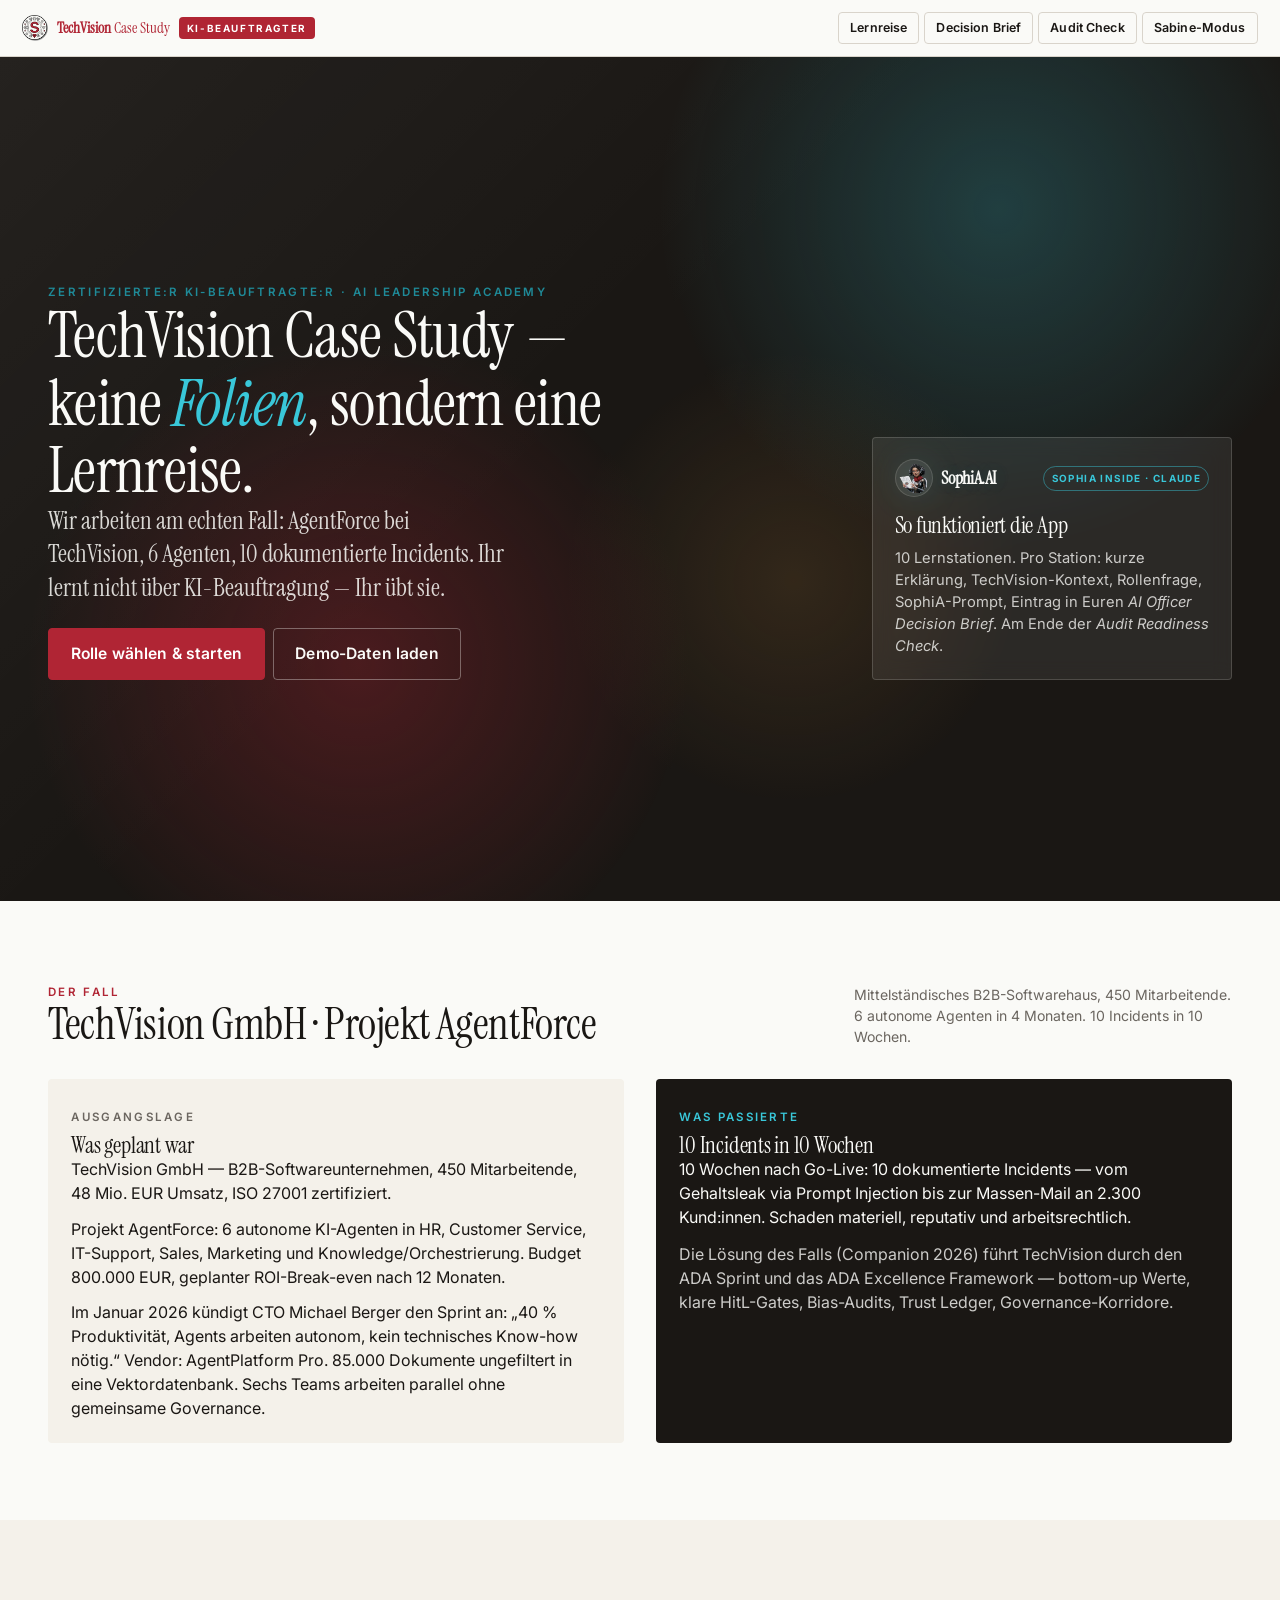
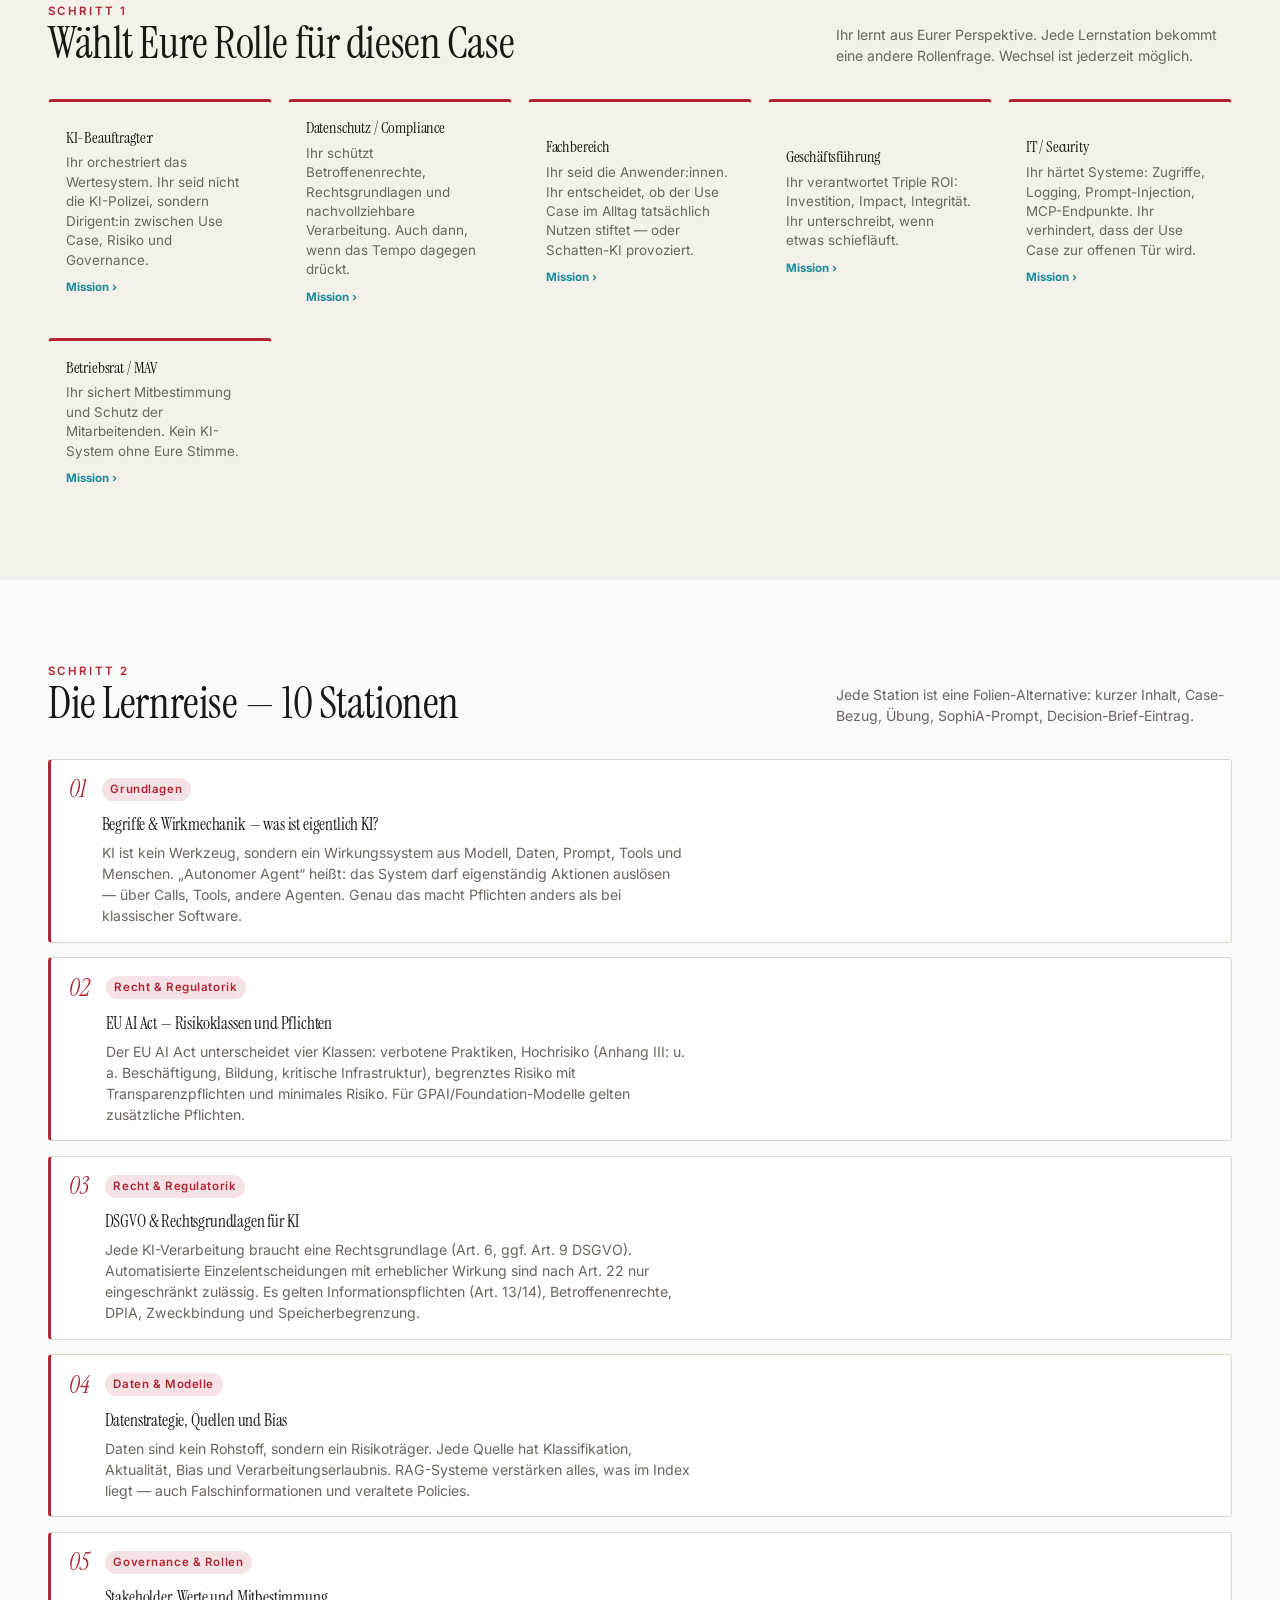
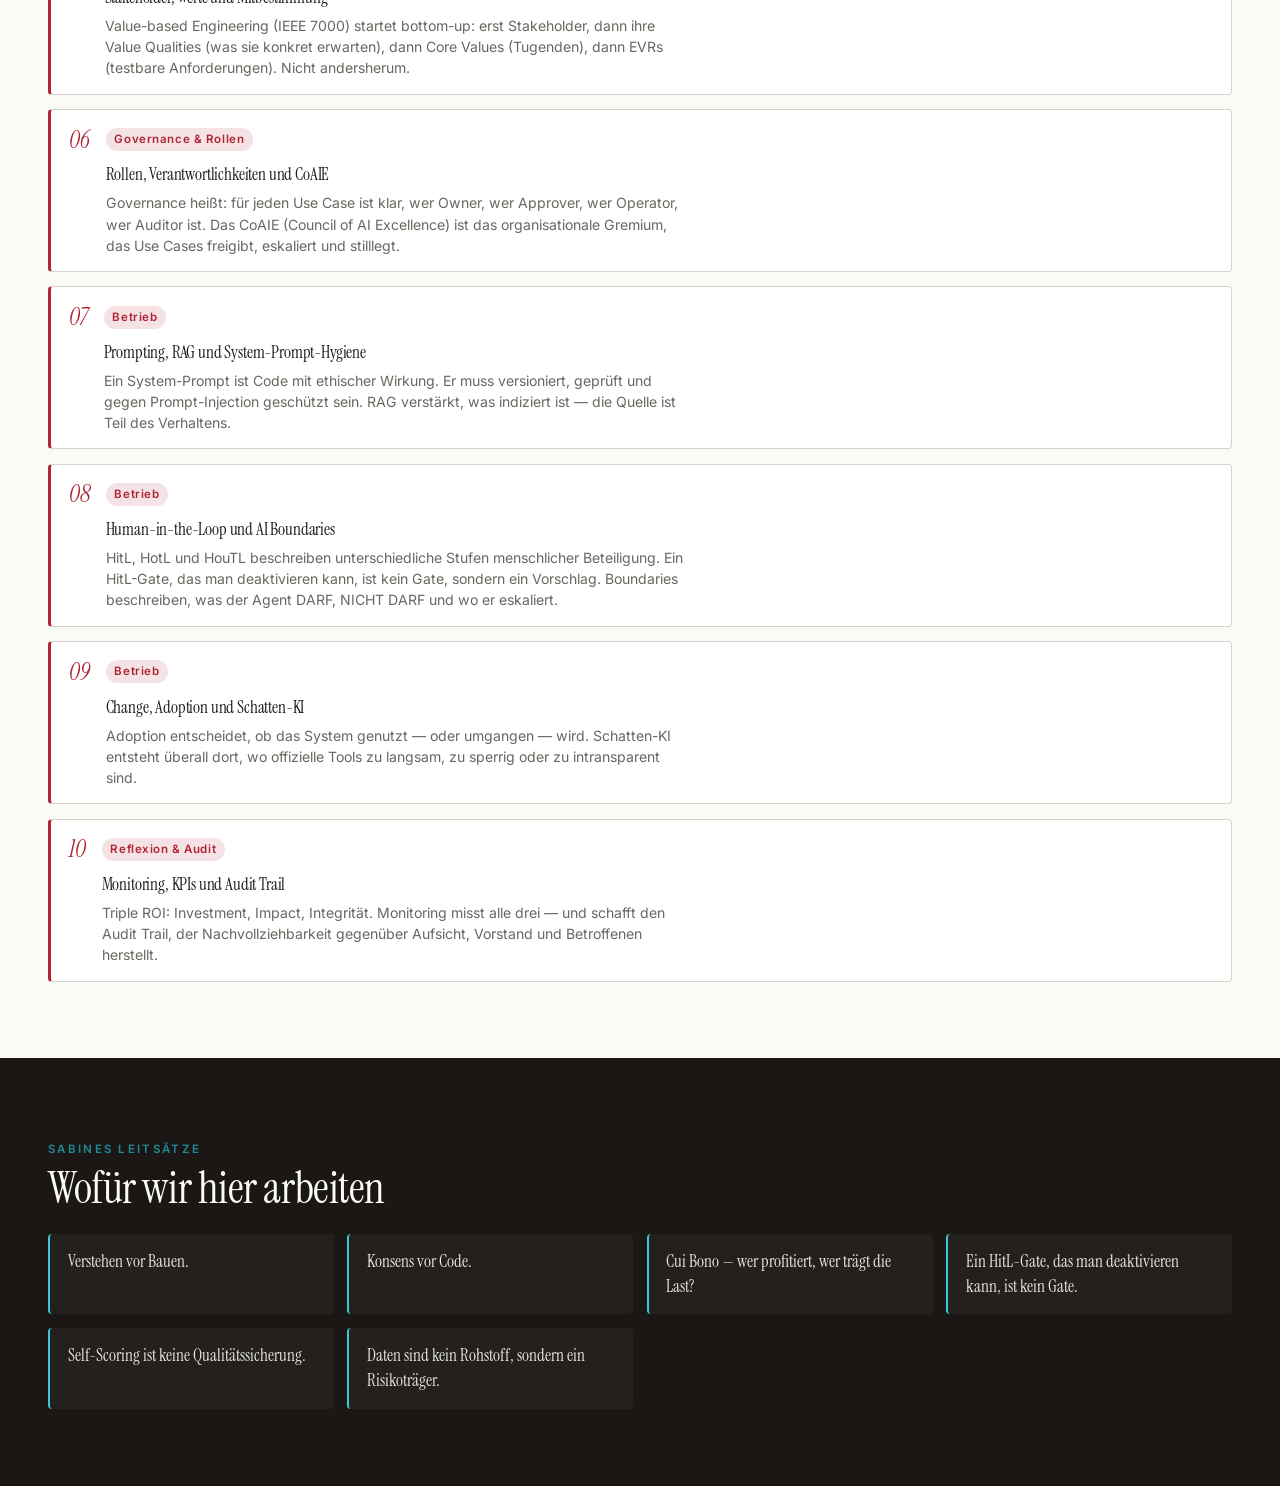
==== index.html @ b34bd9c4 "Publish TechVision case study app" ====
<!doctype html>
<html lang="de">
  <head>
    <meta charset="UTF-8" />
    <meta name="viewport" content="width=device-width, initial-scale=1.0" />
    <title>TechVision Case Study · Zertifizierte:r KI-Beauftragte:r</title>
    <meta name="description" content="Case Study App für das zertifizierte KI-Beauftragter Training. Keine Folien, sondern Case-Navigation: Rollenperspektive, Entscheidungen, Risiken, Decision Brief und Audit Readiness Check." />
    <link rel="icon" type="image/png" href="./assets/sosi-logo-square-q7Qhx3i_.png" />
    <link rel="preconnect" href="https://fonts.googleapis.com" />
    <link rel="preconnect" href="https://fonts.gstatic.com" crossorigin />
    <link
      href="https://fonts.googleapis.com/css2?family=Inter:wght@400;500;600;700&family=Instrument+Serif:ital@0;1&family=JetBrains+Mono:wght@400;500&display=swap"
      rel="stylesheet"
    />
    <script type="module" crossorigin src="./assets/index-C89_e5DI.js"></script>
    <link rel="stylesheet" crossorigin href="./assets/index-DcwB71kw.css">
  </head>
  <body>
    <div id="root"></div>
  </body>
</html>
---- assets/index-DcwB71kw.css ----
*,:before,:after{--tw-border-spacing-x: 0;--tw-border-spacing-y: 0;--tw-translate-x: 0;--tw-translate-y: 0;--tw-rotate: 0;--tw-skew-x: 0;--tw-skew-y: 0;--tw-scale-x: 1;--tw-scale-y: 1;--tw-pan-x: ;--tw-pan-y: ;--tw-pinch-zoom: ;--tw-scroll-snap-strictness: proximity;--tw-gradient-from-position: ;--tw-gradient-via-position: ;--tw-gradient-to-position: ;--tw-ordinal: ;--tw-slashed-zero: ;--tw-numeric-figure: ;--tw-numeric-spacing: ;--tw-numeric-fraction: ;--tw-ring-inset: ;--tw-ring-offset-width: 0px;--tw-ring-offset-color: #fff;--tw-ring-color: rgb(59 130 246 / .5);--tw-ring-offset-shadow: 0 0 #0000;--tw-ring-shadow: 0 0 #0000;--tw-shadow: 0 0 #0000;--tw-shadow-colored: 0 0 #0000;--tw-blur: ;--tw-brightness: ;--tw-contrast: ;--tw-grayscale: ;--tw-hue-rotate: ;--tw-invert: ;--tw-saturate: ;--tw-sepia: ;--tw-drop-shadow: ;--tw-backdrop-blur: ;--tw-backdrop-brightness: ;--tw-backdrop-contrast: ;--tw-backdrop-grayscale: ;--tw-backdrop-hue-rotate: ;--tw-backdrop-invert: ;--tw-backdrop-opacity: ;--tw-backdrop-saturate: ;--tw-backdrop-sepia: ;--tw-contain-size: ;--tw-contain-layout: ;--tw-contain-paint: ;--tw-contain-style: }::backdrop{--tw-border-spacing-x: 0;--tw-border-spacing-y: 0;--tw-translate-x: 0;--tw-translate-y: 0;--tw-rotate: 0;--tw-skew-x: 0;--tw-skew-y: 0;--tw-scale-x: 1;--tw-scale-y: 1;--tw-pan-x: ;--tw-pan-y: ;--tw-pinch-zoom: ;--tw-scroll-snap-strictness: proximity;--tw-gradient-from-position: ;--tw-gradient-via-position: ;--tw-gradient-to-position: ;--tw-ordinal: ;--tw-slashed-zero: ;--tw-numeric-figure: ;--tw-numeric-spacing: ;--tw-numeric-fraction: ;--tw-ring-inset: ;--tw-ring-offset-width: 0px;--tw-ring-offset-color: #fff;--tw-ring-color: rgb(59 130 246 / .5);--tw-ring-offset-shadow: 0 0 #0000;--tw-ring-shadow: 0 0 #0000;--tw-shadow: 0 0 #0000;--tw-shadow-colored: 0 0 #0000;--tw-blur: ;--tw-brightness: ;--tw-contrast: ;--tw-grayscale: ;--tw-hue-rotate: ;--tw-invert: ;--tw-saturate: ;--tw-sepia: ;--tw-drop-shadow: ;--tw-backdrop-blur: ;--tw-backdrop-brightness: ;--tw-backdrop-contrast: ;--tw-backdrop-grayscale: ;--tw-backdrop-hue-rotate: ;--tw-backdrop-invert: ;--tw-backdrop-opacity: ;--tw-backdrop-saturate: ;--tw-backdrop-sepia: ;--tw-contain-size: ;--tw-contain-layout: ;--tw-contain-paint: ;--tw-contain-style: }*,:before,:after{box-sizing:border-box;border-width:0;border-style:solid;border-color:#e5e7eb}:before,:after{--tw-content: ""}html,:host{line-height:1.5;-webkit-text-size-adjust:100%;-moz-tab-size:4;-o-tab-size:4;tab-size:4;font-family:var(--font-sans);font-feature-settings:normal;font-variation-settings:normal;-webkit-tap-highlight-color:transparent}body{margin:0;line-height:inherit}hr{height:0;color:inherit;border-top-width:1px}abbr:where([title]){-webkit-text-decoration:underline dotted;text-decoration:underline dotted}h1,h2,h3,h4,h5,h6{font-size:inherit;font-weight:inherit}a{color:inherit;text-decoration:inherit}b,strong{font-weight:bolder}code,kbd,samp,pre{font-family:var(--font-mono);font-feature-settings:normal;font-variation-settings:normal;font-size:1em}small{font-size:80%}sub,sup{font-size:75%;line-height:0;position:relative;vertical-align:baseline}sub{bottom:-.25em}sup{top:-.5em}table{text-indent:0;border-color:inherit;border-collapse:collapse}button,input,optgroup,select,textarea{font-family:inherit;font-feature-settings:inherit;font-variation-settings:inherit;font-size:100%;font-weight:inherit;line-height:inherit;letter-spacing:inherit;color:inherit;margin:0;padding:0}button,select{text-transform:none}button,input:where([type=button]),input:where([type=reset]),input:where([type=submit]){-webkit-appearance:button;background-color:transparent;background-image:none}:-moz-focusring{outline:auto}:-moz-ui-invalid{box-shadow:none}progress{vertical-align:baseline}::-webkit-inner-spin-button,::-webkit-outer-spin-button{height:auto}[type=search]{-webkit-appearance:textfield;outline-offset:-2px}::-webkit-search-decoration{-webkit-appearance:none}::-webkit-file-upload-button{-webkit-appearance:button;font:inherit}summary{display:list-item}blockquote,dl,dd,h1,h2,h3,h4,h5,h6,hr,figure,p,pre{margin:0}fieldset{margin:0;padding:0}legend{padding:0}ol,ul,menu{list-style:none;margin:0;padding:0}dialog{padding:0}textarea{resize:vertical}input::-moz-placeholder,textarea::-moz-placeholder{opacity:1;color:#9ca3af}input::placeholder,textarea::placeholder{opacity:1;color:#9ca3af}button,[role=button]{cursor:pointer}:disabled{cursor:default}img,svg,video,canvas,audio,iframe,embed,object{display:block;vertical-align:middle}img,video{max-width:100%;height:auto}[hidden]:where(:not([hidden=until-found])){display:none}.container{width:100%}@media(min-width:640px){.container{max-width:640px}}@media(min-width:768px){.container{max-width:768px}}@media(min-width:1024px){.container{max-width:1024px}}@media(min-width:1280px){.container{max-width:1280px}}@media(min-width:1536px){.container{max-width:1536px}}.sr-only{position:absolute;width:1px;height:1px;padding:0;margin:-1px;overflow:hidden;clip:rect(0,0,0,0);white-space:nowrap;border-width:0}.pointer-events-none{pointer-events:none}.pointer-events-auto{pointer-events:auto}.visible{visibility:visible}.invisible{visibility:hidden}.fixed{position:fixed}.absolute{position:absolute}.relative{position:relative}.inset-0{inset:0}.inset-x-0{left:0;right:0}.inset-y-0{top:0;bottom:0}.-bottom-12{bottom:-3rem}.-left-12{left:-3rem}.-right-12{right:-3rem}.-top-12{top:-3rem}.bottom-0{bottom:0}.left-0{left:0}.left-1{left:.25rem}.left-1\/2{left:50%}.left-2{left:.5rem}.left-\[50\%\]{left:50%}.right-0{right:0}.right-1{right:.25rem}.right-2{right:.5rem}.right-3{right:.75rem}.right-4{right:1rem}.top-0{top:0}.top-1\.5{top:.375rem}.top-1\/2{top:50%}.top-2{top:.5rem}.top-3\.5{top:.875rem}.top-4{top:1rem}.top-\[1px\]{top:1px}.top-\[50\%\]{top:50%}.top-\[60\%\]{top:60%}.top-full{top:100%}.z-10{z-index:10}.z-20{z-index:20}.z-50{z-index:50}.z-\[100\]{z-index:100}.z-\[1\]{z-index:1}.-mx-1{margin-left:-.25rem;margin-right:-.25rem}.mx-2{margin-left:.5rem;margin-right:.5rem}.mx-3\.5{margin-left:.875rem;margin-right:.875rem}.mx-4{margin-left:1rem;margin-right:1rem}.mx-auto{margin-left:auto;margin-right:auto}.my-0\.5{margin-top:.125rem;margin-bottom:.125rem}.my-1{margin-top:.25rem;margin-bottom:.25rem}.-ml-4{margin-left:-1rem}.-mt-4{margin-top:-1rem}.mb-1{margin-bottom:.25rem}.mb-4{margin-bottom:1rem}.ml-1{margin-left:.25rem}.ml-auto{margin-left:auto}.mr-2{margin-right:.5rem}.mt-1\.5{margin-top:.375rem}.mt-2{margin-top:.5rem}.mt-24{margin-top:6rem}.mt-4{margin-top:1rem}.mt-auto{margin-top:auto}.block{display:block}.flex{display:flex}.inline-flex{display:inline-flex}.table{display:table}.grid{display:grid}.hidden{display:none}.aspect-square{aspect-ratio:1 / 1}.aspect-video{aspect-ratio:16 / 9}.size-4{width:1rem;height:1rem}.h-1\.5{height:.375rem}.h-10{height:2.5rem}.h-11{height:2.75rem}.h-12{height:3rem}.h-2{height:.5rem}.h-2\.5{height:.625rem}.h-3{height:.75rem}.h-3\.5{height:.875rem}.h-4{height:1rem}.h-5{height:1.25rem}.h-6{height:1.5rem}.h-7{height:1.75rem}.h-8{height:2rem}.h-9{height:2.25rem}.h-\[1px\]{height:1px}.h-\[var\(--radix-navigation-menu-viewport-height\)\]{height:var(--radix-navigation-menu-viewport-height)}.h-\[var\(--radix-select-trigger-height\)\]{height:var(--radix-select-trigger-height)}.h-auto{height:auto}.h-full{height:100%}.h-px{height:1px}.h-svh{height:100svh}.max-h-\[--radix-context-menu-content-available-height\]{max-height:var(--radix-context-menu-content-available-height)}.max-h-\[--radix-select-content-available-height\]{max-height:var(--radix-select-content-available-height)}.max-h-\[300px\]{max-height:300px}.max-h-\[var\(--radix-dropdown-menu-content-available-height\)\]{max-height:var(--radix-dropdown-menu-content-available-height)}.max-h-screen{max-height:100vh}.min-h-0{min-height:0px}.min-h-10{min-height:2.5rem}.min-h-8{min-height:2rem}.min-h-9{min-height:2.25rem}.min-h-\[80px\]{min-height:80px}.min-h-screen{min-height:100vh}.min-h-svh{min-height:100svh}.w-0{width:0px}.w-1{width:.25rem}.w-10{width:2.5rem}.w-11{width:2.75rem}.w-2{width:.5rem}.w-2\.5{width:.625rem}.w-3{width:.75rem}.w-3\.5{width:.875rem}.w-3\/4{width:75%}.w-4{width:1rem}.w-5{width:1.25rem}.w-64{width:16rem}.w-7{width:1.75rem}.w-72{width:18rem}.w-8{width:2rem}.w-9{width:2.25rem}.w-\[100px\]{width:100px}.w-\[1px\]{width:1px}.w-\[var\(--sidebar-width\)\]{width:var(--sidebar-width)}.w-auto{width:auto}.w-full{width:100%}.w-max{width:-moz-max-content;width:max-content}.w-px{width:1px}.min-w-0{min-width:0px}.min-w-10{min-width:2.5rem}.min-w-11{min-width:2.75rem}.min-w-5{min-width:1.25rem}.min-w-9{min-width:2.25rem}.min-w-\[12rem\]{min-width:12rem}.min-w-\[8rem\]{min-width:8rem}.min-w-\[var\(--radix-select-trigger-width\)\]{min-width:var(--radix-select-trigger-width)}.max-w-\[var\(--skeleton-width\)\]{max-width:var(--skeleton-width)}.max-w-lg{max-width:32rem}.max-w-max{max-width:-moz-max-content;max-width:max-content}.max-w-md{max-width:28rem}.flex-1{flex:1 1 0%}.shrink-0{flex-shrink:0}.grow{flex-grow:1}.grow-0{flex-grow:0}.basis-full{flex-basis:100%}.caption-bottom{caption-side:bottom}.border-collapse{border-collapse:collapse}.origin-\[--radix-context-menu-content-transform-origin\]{transform-origin:var(--radix-context-menu-content-transform-origin)}.origin-\[--radix-dropdown-menu-content-transform-origin\]{transform-origin:var(--radix-dropdown-menu-content-transform-origin)}.origin-\[--radix-hover-card-content-transform-origin\]{transform-origin:var(--radix-hover-card-content-transform-origin)}.origin-\[--radix-menubar-content-transform-origin\]{transform-origin:var(--radix-menubar-content-transform-origin)}.origin-\[--radix-popover-content-transform-origin\]{transform-origin:var(--radix-popover-content-transform-origin)}.origin-\[--radix-select-content-transform-origin\]{transform-origin:var(--radix-select-content-transform-origin)}.origin-\[--radix-tooltip-content-transform-origin\]{transform-origin:var(--radix-tooltip-content-transform-origin)}.-translate-x-1\/2{--tw-translate-x: -50%;transform:translate(var(--tw-translate-x),var(--tw-translate-y)) rotate(var(--tw-rotate)) skew(var(--tw-skew-x)) skewY(var(--tw-skew-y)) scaleX(var(--tw-scale-x)) scaleY(var(--tw-scale-y))}.-translate-x-px{--tw-translate-x: -1px;transform:translate(var(--tw-translate-x),var(--tw-translate-y)) rotate(var(--tw-rotate)) skew(var(--tw-skew-x)) skewY(var(--tw-skew-y)) scaleX(var(--tw-scale-x)) scaleY(var(--tw-scale-y))}.-translate-y-1\/2{--tw-translate-y: -50%;transform:translate(var(--tw-translate-x),var(--tw-translate-y)) rotate(var(--tw-rotate)) skew(var(--tw-skew-x)) skewY(var(--tw-skew-y)) scaleX(var(--tw-scale-x)) scaleY(var(--tw-scale-y))}.translate-x-\[-50\%\]{--tw-translate-x: -50%;transform:translate(var(--tw-translate-x),var(--tw-translate-y)) rotate(var(--tw-rotate)) skew(var(--tw-skew-x)) skewY(var(--tw-skew-y)) scaleX(var(--tw-scale-x)) scaleY(var(--tw-scale-y))}.translate-x-px{--tw-translate-x: 1px;transform:translate(var(--tw-translate-x),var(--tw-translate-y)) rotate(var(--tw-rotate)) skew(var(--tw-skew-x)) skewY(var(--tw-skew-y)) scaleX(var(--tw-scale-x)) scaleY(var(--tw-scale-y))}.translate-y-\[-50\%\]{--tw-translate-y: -50%;transform:translate(var(--tw-translate-x),var(--tw-translate-y)) rotate(var(--tw-rotate)) skew(var(--tw-skew-x)) skewY(var(--tw-skew-y)) scaleX(var(--tw-scale-x)) scaleY(var(--tw-scale-y))}.rotate-45{--tw-rotate: 45deg;transform:translate(var(--tw-translate-x),var(--tw-translate-y)) rotate(var(--tw-rotate)) skew(var(--tw-skew-x)) skewY(var(--tw-skew-y)) scaleX(var(--tw-scale-x)) scaleY(var(--tw-scale-y))}.rotate-90{--tw-rotate: 90deg;transform:translate(var(--tw-translate-x),var(--tw-translate-y)) rotate(var(--tw-rotate)) skew(var(--tw-skew-x)) skewY(var(--tw-skew-y)) scaleX(var(--tw-scale-x)) scaleY(var(--tw-scale-y))}.transform{transform:translate(var(--tw-translate-x),var(--tw-translate-y)) rotate(var(--tw-rotate)) skew(var(--tw-skew-x)) skewY(var(--tw-skew-y)) scaleX(var(--tw-scale-x)) scaleY(var(--tw-scale-y))}@keyframes pulse{50%{opacity:.5}}.animate-pulse{animation:pulse 2s cubic-bezier(.4,0,.6,1) infinite}.cursor-default{cursor:default}.cursor-pointer{cursor:pointer}.touch-none{touch-action:none}.select-none{-webkit-user-select:none;-moz-user-select:none;user-select:none}.list-none{list-style-type:none}.flex-row{flex-direction:row}.flex-col{flex-direction:column}.flex-col-reverse{flex-direction:column-reverse}.flex-wrap{flex-wrap:wrap}.items-start{align-items:flex-start}.items-end{align-items:flex-end}.items-center{align-items:center}.items-stretch{align-items:stretch}.justify-center{justify-content:center}.justify-between{justify-content:space-between}.gap-1{gap:.25rem}.gap-1\.5{gap:.375rem}.gap-2{gap:.5rem}.gap-4{gap:1rem}.space-x-1>:not([hidden])~:not([hidden]){--tw-space-x-reverse: 0;margin-right:calc(.25rem * var(--tw-space-x-reverse));margin-left:calc(.25rem * calc(1 - var(--tw-space-x-reverse)))}.space-x-4>:not([hidden])~:not([hidden]){--tw-space-x-reverse: 0;margin-right:calc(1rem * var(--tw-space-x-reverse));margin-left:calc(1rem * calc(1 - var(--tw-space-x-reverse)))}.space-y-1>:not([hidden])~:not([hidden]){--tw-space-y-reverse: 0;margin-top:calc(.25rem * calc(1 - var(--tw-space-y-reverse)));margin-bottom:calc(.25rem * var(--tw-space-y-reverse))}.space-y-1\.5>:not([hidden])~:not([hidden]){--tw-space-y-reverse: 0;margin-top:calc(.375rem * calc(1 - var(--tw-space-y-reverse)));margin-bottom:calc(.375rem * var(--tw-space-y-reverse))}.space-y-2>:not([hidden])~:not([hidden]){--tw-space-y-reverse: 0;margin-top:calc(.5rem * calc(1 - var(--tw-space-y-reverse)));margin-bottom:calc(.5rem * var(--tw-space-y-reverse))}.space-y-4>:not([hidden])~:not([hidden]){--tw-space-y-reverse: 0;margin-top:calc(1rem * calc(1 - var(--tw-space-y-reverse)));margin-bottom:calc(1rem * var(--tw-space-y-reverse))}.overflow-auto{overflow:auto}.overflow-hidden{overflow:hidden}.overflow-y-auto{overflow-y:auto}.overflow-x-hidden{overflow-x:hidden}.whitespace-nowrap{white-space:nowrap}.break-words{overflow-wrap:break-word}.rounded-\[2px\]{border-radius:2px}.rounded-\[inherit\]{border-radius:inherit}.rounded-full{border-radius:9999px}.rounded-lg{border-radius:.5625rem}.rounded-md{border-radius:.375rem}.rounded-sm{border-radius:.1875rem}.rounded-xl{border-radius:.75rem}.rounded-t-\[10px\]{border-top-left-radius:10px;border-top-right-radius:10px}.rounded-tl-sm{border-top-left-radius:.1875rem}.border{border-width:1px}.border-2{border-width:2px}.border-\[1\.5px\]{border-width:1.5px}.border-y{border-top-width:1px;border-bottom-width:1px}.border-b{border-bottom-width:1px}.border-l{border-left-width:1px}.border-r{border-right-width:1px}.border-t{border-top-width:1px}.border-dashed{border-style:dashed}.border-\[--color-border\]{border-color:var(--color-border)}.border-border\/50{border-color:hsl(var(--border) / .5)}.border-card-border{--tw-border-opacity: 1;border-color:hsl(var(--card-border) / var(--tw-border-opacity, 1))}.border-destructive{--tw-border-opacity: 1;border-color:hsl(var(--destructive) / var(--tw-border-opacity, 1))}.border-destructive-border{border-color:var(--destructive-border)}.border-destructive\/50{border-color:hsl(var(--destructive) / .5)}.border-input{--tw-border-opacity: 1;border-color:hsl(var(--input) / var(--tw-border-opacity, 1))}.border-primary{--tw-border-opacity: 1;border-color:hsl(var(--primary) / var(--tw-border-opacity, 1))}.border-primary-border{border-color:var(--primary-border)}.border-secondary-border{border-color:var(--secondary-border)}.border-sidebar-border{--tw-border-opacity: 1;border-color:hsl(var(--sidebar-border) / var(--tw-border-opacity, 1))}.border-transparent{border-color:transparent}.border-l-transparent{border-left-color:transparent}.border-t-transparent{border-top-color:transparent}.bg-\[--color-bg\]{background-color:var(--color-bg)}.bg-accent{--tw-bg-opacity: 1;background-color:hsl(var(--accent) / var(--tw-bg-opacity, 1))}.bg-background{--tw-bg-opacity: 1;background-color:hsl(var(--background) / var(--tw-bg-opacity, 1))}.bg-black\/80{background-color:#000c}.bg-border{--tw-bg-opacity: 1;background-color:hsl(var(--border) / var(--tw-bg-opacity, 1))}.bg-card{--tw-bg-opacity: 1;background-color:hsl(var(--card) / var(--tw-bg-opacity, 1))}.bg-destructive{--tw-bg-opacity: 1;background-color:hsl(var(--destructive) / var(--tw-bg-opacity, 1))}.bg-foreground{--tw-bg-opacity: 1;background-color:hsl(var(--foreground) / var(--tw-bg-opacity, 1))}.bg-gray-50{--tw-bg-opacity: 1;background-color:rgb(249 250 251 / var(--tw-bg-opacity, 1))}.bg-muted{--tw-bg-opacity: 1;background-color:hsl(var(--muted) / var(--tw-bg-opacity, 1))}.bg-muted\/50{background-color:hsl(var(--muted) / .5)}.bg-popover{--tw-bg-opacity: 1;background-color:hsl(var(--popover) / var(--tw-bg-opacity, 1))}.bg-primary{--tw-bg-opacity: 1;background-color:hsl(var(--primary) / var(--tw-bg-opacity, 1))}.bg-secondary{--tw-bg-opacity: 1;background-color:hsl(var(--secondary) / var(--tw-bg-opacity, 1))}.bg-sidebar{--tw-bg-opacity: 1;background-color:hsl(var(--sidebar) / var(--tw-bg-opacity, 1))}.bg-sidebar-border{--tw-bg-opacity: 1;background-color:hsl(var(--sidebar-border) / var(--tw-bg-opacity, 1))}.bg-transparent{background-color:transparent}.fill-current{fill:currentColor}.p-0{padding:0}.p-1{padding:.25rem}.p-2{padding:.5rem}.p-3{padding:.75rem}.p-4{padding:1rem}.p-6{padding:1.5rem}.p-\[1px\]{padding:1px}.px-1{padding-left:.25rem;padding-right:.25rem}.px-2{padding-left:.5rem;padding-right:.5rem}.px-2\.5{padding-left:.625rem;padding-right:.625rem}.px-3{padding-left:.75rem;padding-right:.75rem}.px-4{padding-left:1rem;padding-right:1rem}.px-5{padding-left:1.25rem;padding-right:1.25rem}.px-8{padding-left:2rem;padding-right:2rem}.py-0\.5{padding-top:.125rem;padding-bottom:.125rem}.py-1{padding-top:.25rem;padding-bottom:.25rem}.py-1\.5{padding-top:.375rem;padding-bottom:.375rem}.py-2{padding-top:.5rem;padding-bottom:.5rem}.py-3{padding-top:.75rem;padding-bottom:.75rem}.py-4{padding-top:1rem;padding-bottom:1rem}.py-6{padding-top:1.5rem;padding-bottom:1.5rem}.pb-3{padding-bottom:.75rem}.pb-4{padding-bottom:1rem}.pl-2\.5{padding-left:.625rem}.pl-4{padding-left:1rem}.pl-8{padding-left:2rem}.pr-2{padding-right:.5rem}.pr-2\.5{padding-right:.625rem}.pr-8{padding-right:2rem}.pt-0{padding-top:0}.pt-1{padding-top:.25rem}.pt-3{padding-top:.75rem}.pt-4{padding-top:1rem}.pt-6{padding-top:1.5rem}.text-left{text-align:left}.text-center{text-align:center}.align-middle{vertical-align:middle}.font-mono{font-family:var(--font-mono)}.text-2xl{font-size:1.5rem;line-height:2rem}.text-\[0\.8rem\]{font-size:.8rem}.text-base{font-size:1rem;line-height:1.5rem}.text-lg{font-size:1.125rem;line-height:1.75rem}.text-sm{font-size:.875rem;line-height:1.25rem}.text-xs{font-size:.75rem;line-height:1rem}.font-bold{font-weight:700}.font-medium{font-weight:500}.font-normal{font-weight:400}.font-semibold{font-weight:600}.tabular-nums{--tw-numeric-spacing: tabular-nums;font-variant-numeric:var(--tw-ordinal) var(--tw-slashed-zero) var(--tw-numeric-figure) var(--tw-numeric-spacing) var(--tw-numeric-fraction)}.leading-none{line-height:1}.tracking-tight{letter-spacing:-.025em}.tracking-widest{letter-spacing:.1em}.text-accent-foreground{--tw-text-opacity: 1;color:hsl(var(--accent-foreground) / var(--tw-text-opacity, 1))}.text-card-foreground{--tw-text-opacity: 1;color:hsl(var(--card-foreground) / var(--tw-text-opacity, 1))}.text-current{color:currentColor}.text-destructive{--tw-text-opacity: 1;color:hsl(var(--destructive) / var(--tw-text-opacity, 1))}.text-destructive-foreground{--tw-text-opacity: 1;color:hsl(var(--destructive-foreground) / var(--tw-text-opacity, 1))}.text-foreground{--tw-text-opacity: 1;color:hsl(var(--foreground) / var(--tw-text-opacity, 1))}.text-foreground\/50{color:hsl(var(--foreground) / .5)}.text-gray-600{--tw-text-opacity: 1;color:rgb(75 85 99 / var(--tw-text-opacity, 1))}.text-gray-900{--tw-text-opacity: 1;color:rgb(17 24 39 / var(--tw-text-opacity, 1))}.text-muted-foreground{--tw-text-opacity: 1;color:hsl(var(--muted-foreground) / var(--tw-text-opacity, 1))}.text-popover-foreground{--tw-text-opacity: 1;color:hsl(var(--popover-foreground) / var(--tw-text-opacity, 1))}.text-primary{--tw-text-opacity: 1;color:hsl(var(--primary) / var(--tw-text-opacity, 1))}.text-primary-foreground{--tw-text-opacity: 1;color:hsl(var(--primary-foreground) / var(--tw-text-opacity, 1))}.text-red-500{--tw-text-opacity: 1;color:rgb(239 68 68 / var(--tw-text-opacity, 1))}.text-secondary-foreground{--tw-text-opacity: 1;color:hsl(var(--secondary-foreground) / var(--tw-text-opacity, 1))}.text-sidebar-foreground{--tw-text-opacity: 1;color:hsl(var(--sidebar-foreground) / var(--tw-text-opacity, 1))}.text-sidebar-foreground\/70{color:hsl(var(--sidebar-foreground) / .7)}.opacity-0{opacity:0}.opacity-50{opacity:.5}.opacity-60{opacity:.6}.opacity-70{opacity:.7}.opacity-90{opacity:.9}.shadow-\[0_0_0_1px_hsl\(var\(--sidebar-border\)\)\]{--tw-shadow: 0 0 0 1px hsl(var(--sidebar-border));--tw-shadow-colored: 0 0 0 1px var(--tw-shadow-color);box-shadow:var(--tw-ring-offset-shadow, 0 0 #0000),var(--tw-ring-shadow, 0 0 #0000),var(--tw-shadow)}.shadow-lg{--tw-shadow: 0 10px 15px -3px rgb(0 0 0 / .1), 0 4px 6px -4px rgb(0 0 0 / .1);--tw-shadow-colored: 0 10px 15px -3px var(--tw-shadow-color), 0 4px 6px -4px var(--tw-shadow-color);box-shadow:var(--tw-ring-offset-shadow, 0 0 #0000),var(--tw-ring-shadow, 0 0 #0000),var(--tw-shadow)}.shadow-md{--tw-shadow: 0 4px 6px -1px rgb(0 0 0 / .1), 0 2px 4px -2px rgb(0 0 0 / .1);--tw-shadow-colored: 0 4px 6px -1px var(--tw-shadow-color), 0 2px 4px -2px var(--tw-shadow-color);box-shadow:var(--tw-ring-offset-shadow, 0 0 #0000),var(--tw-ring-shadow, 0 0 #0000),var(--tw-shadow)}.shadow-none{--tw-shadow: 0 0 #0000;--tw-shadow-colored: 0 0 #0000;box-shadow:var(--tw-ring-offset-shadow, 0 0 #0000),var(--tw-ring-shadow, 0 0 #0000),var(--tw-shadow)}.shadow-sm{--tw-shadow: 0 1px 2px 0 rgb(0 0 0 / .05);--tw-shadow-colored: 0 1px 2px 0 var(--tw-shadow-color);box-shadow:var(--tw-ring-offset-shadow, 0 0 #0000),var(--tw-ring-shadow, 0 0 #0000),var(--tw-shadow)}.shadow-xl{--tw-shadow: 0 20px 25px -5px rgb(0 0 0 / .1), 0 8px 10px -6px rgb(0 0 0 / .1);--tw-shadow-colored: 0 20px 25px -5px var(--tw-shadow-color), 0 8px 10px -6px var(--tw-shadow-color);box-shadow:var(--tw-ring-offset-shadow, 0 0 #0000),var(--tw-ring-shadow, 0 0 #0000),var(--tw-shadow)}.outline-none{outline:2px solid transparent;outline-offset:2px}.outline{outline-style:solid}.outline-2{outline-width:2px}.outline-offset-2{outline-offset:2px}.outline-transparent{outline-color:transparent}.ring-0{--tw-ring-offset-shadow: var(--tw-ring-inset) 0 0 0 var(--tw-ring-offset-width) var(--tw-ring-offset-color);--tw-ring-shadow: var(--tw-ring-inset) 0 0 0 calc(0px + var(--tw-ring-offset-width)) var(--tw-ring-color);box-shadow:var(--tw-ring-offset-shadow),var(--tw-ring-shadow),var(--tw-shadow, 0 0 #0000)}.ring-2{--tw-ring-offset-shadow: var(--tw-ring-inset) 0 0 0 var(--tw-ring-offset-width) var(--tw-ring-offset-color);--tw-ring-shadow: var(--tw-ring-inset) 0 0 0 calc(2px + var(--tw-ring-offset-width)) var(--tw-ring-color);box-shadow:var(--tw-ring-offset-shadow),var(--tw-ring-shadow),var(--tw-shadow, 0 0 #0000)}.ring-ring{--tw-ring-opacity: 1;--tw-ring-color: hsl(var(--ring) / var(--tw-ring-opacity, 1))}.ring-sidebar-ring{--tw-ring-opacity: 1;--tw-ring-color: hsl(var(--sidebar-ring) / var(--tw-ring-opacity, 1))}.ring-offset-background{--tw-ring-offset-color: hsl(var(--background) / 1)}.filter{filter:var(--tw-blur) var(--tw-brightness) var(--tw-contrast) var(--tw-grayscale) var(--tw-hue-rotate) var(--tw-invert) var(--tw-saturate) var(--tw-sepia) var(--tw-drop-shadow)}.transition{transition-property:color,background-color,border-color,text-decoration-color,fill,stroke,opacity,box-shadow,transform,filter,backdrop-filter;transition-timing-function:cubic-bezier(.4,0,.2,1);transition-duration:.15s}.transition-\[left\,right\,width\]{transition-property:left,right,width;transition-timing-function:cubic-bezier(.4,0,.2,1);transition-duration:.15s}.transition-\[margin\,opacity\]{transition-property:margin,opacity;transition-timing-function:cubic-bezier(.4,0,.2,1);transition-duration:.15s}.transition-\[width\,height\,padding\]{transition-property:width,height,padding;transition-timing-function:cubic-bezier(.4,0,.2,1);transition-duration:.15s}.transition-\[width\]{transition-property:width;transition-timing-function:cubic-bezier(.4,0,.2,1);transition-duration:.15s}.transition-all{transition-property:all;transition-timing-function:cubic-bezier(.4,0,.2,1);transition-duration:.15s}.transition-colors{transition-property:color,background-color,border-color,text-decoration-color,fill,stroke;transition-timing-function:cubic-bezier(.4,0,.2,1);transition-duration:.15s}.transition-opacity{transition-property:opacity;transition-timing-function:cubic-bezier(.4,0,.2,1);transition-duration:.15s}.transition-transform{transition-property:transform;transition-timing-function:cubic-bezier(.4,0,.2,1);transition-duration:.15s}.duration-1000{transition-duration:1s}.duration-200{transition-duration:.2s}.ease-in-out{transition-timing-function:cubic-bezier(.4,0,.2,1)}.ease-linear{transition-timing-function:linear}@keyframes enter{0%{opacity:var(--tw-enter-opacity, 1);transform:translate3d(var(--tw-enter-translate-x, 0),var(--tw-enter-translate-y, 0),0) scale3d(var(--tw-enter-scale, 1),var(--tw-enter-scale, 1),var(--tw-enter-scale, 1)) rotate(var(--tw-enter-rotate, 0))}}@keyframes exit{to{opacity:var(--tw-exit-opacity, 1);transform:translate3d(var(--tw-exit-translate-x, 0),var(--tw-exit-translate-y, 0),0) scale3d(var(--tw-exit-scale, 1),var(--tw-exit-scale, 1),var(--tw-exit-scale, 1)) rotate(var(--tw-exit-rotate, 0))}}.animate-in{animation-name:enter;animation-duration:.15s;--tw-enter-opacity: initial;--tw-enter-scale: initial;--tw-enter-rotate: initial;--tw-enter-translate-x: initial;--tw-enter-translate-y: initial}.fade-in,.fade-in-0{--tw-enter-opacity: 0}.fade-in-80{--tw-enter-opacity: .8}.zoom-in-95{--tw-enter-scale: .95}.duration-1000{animation-duration:1s}.duration-200{animation-duration:.2s}.ease-in-out{animation-timing-function:cubic-bezier(.4,0,.2,1)}.ease-linear{animation-timing-function:linear}.\[border-color\:var\(--badge-outline\)\]{border-color:var(--badge-outline)}.\[border-color\:var\(--button-outline\)\]{border-color:var(--button-outline)}:root{--wine: #B02534;--wine-deep: #7E1925;--wine-soft: #F5E2E4;--teal: #39C7D9;--teal-deep: #1F8A98;--teal-soft: #E0F6F9;--offwhite: #FAFAF7;--paper: #F4F1EA;--ada-black: #0A0A0A;--ink: #1A1714;--grey: #6B6660;--grey-line: #D9D4CB;--grey-soft: #EFECE5;--act: #B02533;--ada-design: #D49341;--align: #0D4F3D;--serif: "Instrument Serif", "Playfair Display", Georgia, serif;--sans: "Inter", system-ui, -apple-system, sans-serif;--mono: "JetBrains Mono", ui-monospace, Menlo, monospace;--max: 1320px;--rad: 4px}html,body{height:100%}html{scroll-behavior:smooth}body{font-family:var(--sans);font-size:16px;line-height:1.5;color:var(--ink);background:var(--offwhite);-webkit-font-smoothing:antialiased;text-rendering:optimizeLegibility}body,#root{min-height:100vh}h1,h2,h3{font-family:var(--serif);font-weight:400;line-height:1.05;letter-spacing:-.01em;color:var(--ink)}h1{font-size:clamp(2.2rem,5vw,4.4rem)}h2{font-size:clamp(1.7rem,3.4vw,2.8rem)}h3{font-size:clamp(1.15rem,1.8vw,1.5rem)}h4{font-size:.95rem;font-family:var(--sans);font-weight:600;letter-spacing:.02em;text-transform:uppercase;color:var(--ink)}em{font-style:italic}strong{font-weight:600}p{max-width:65ch}p+p{margin-top:.7rem}a{color:var(--wine);text-decoration:none}a:hover{color:var(--wine-deep);text-decoration:underline}.eyebrow{font-family:var(--sans);font-size:.72rem;font-weight:600;letter-spacing:.2em;text-transform:uppercase;color:var(--wine);display:inline-block}.eyebrow--muted{color:var(--grey)}.eyebrow--teal{color:var(--teal-deep)}.kicker{display:inline-block;font-size:.68rem;font-weight:700;letter-spacing:.2em;text-transform:uppercase;padding:.3rem .7rem;border:1px solid currentColor;border-radius:var(--rad)}.pull{font-family:var(--serif);font-style:italic;font-size:clamp(1.3rem,2.2vw,1.9rem);line-height:1.25;color:var(--wine);max-width:30ch}.muted{color:var(--grey)}.tiny{font-size:.8rem}.small{font-size:.88rem}.center{text-align:center}.container{max-width:var(--max);margin:0 auto;padding:0 clamp(1.2rem,4vw,3rem)}.row{display:flex;gap:1rem;align-items:center;flex-wrap:wrap}.row--between{justify-content:space-between}.col{display:flex;flex-direction:column;gap:1rem}.stack>*+*{margin-top:1rem}.stack-sm>*+*{margin-top:.5rem}.stack-lg>*+*{margin-top:2rem}.grid-2{display:grid;grid-template-columns:1fr 1fr;gap:2rem}.grid-3{display:grid;grid-template-columns:repeat(3,1fr);gap:1.25rem}.grid-4{display:grid;grid-template-columns:repeat(4,1fr);gap:1.1rem}.grid-5{display:grid;grid-template-columns:repeat(5,1fr);gap:.9rem}@media(max-width:980px){.grid-2,.grid-3,.grid-4,.grid-5{grid-template-columns:1fr}}.topbar{position:sticky;top:0;z-index:50;background:#fafaf7f0;-webkit-backdrop-filter:saturate(140%) blur(8px);backdrop-filter:saturate(140%) blur(8px);border-bottom:1px solid var(--grey-line)}.topbar__inner{max-width:1480px;margin:0 auto;padding:.45rem clamp(.8rem,2vw,1.4rem);display:flex;gap:.55rem;align-items:center;flex-wrap:nowrap;min-height:56px}.topbar__brand{display:flex;gap:.55rem;align-items:center;font-family:var(--serif);font-size:.95rem;white-space:nowrap;flex-shrink:0}.topbar__brand img{height:26px;width:auto;display:block}.topbar__brand .topbar__sophia-logo{height:34px;max-width:116px;-o-object-fit:contain;object-fit:contain;-o-object-position:left center;object-position:left center;filter:drop-shadow(0 4px 10px rgba(176,37,52,.12))}.topbar__brand strong{font-weight:600}.topbar__phase{font-size:.62rem;font-weight:700;letter-spacing:.16em;text-transform:uppercase;padding:.22rem .5rem;border-radius:var(--rad);color:#fff;flex-shrink:0}.topbar__phase[data-phase=ACT]{background:var(--act)}.topbar__phase[data-phase=DESIGN]{background:var(--ada-design)}.topbar__phase[data-phase=ALIGN]{background:var(--align)}.topbar__spacer{flex:1;min-width:.4rem}.topbar__timer{font-family:var(--mono);font-size:.88rem;color:var(--ink);flex-shrink:0;letter-spacing:-.02em}.topbar__timer.warn{color:var(--wine);font-weight:600}.topbar__group{font-size:.72rem;color:var(--grey);flex-shrink:1;min-width:0;overflow:hidden;text-overflow:ellipsis;white-space:nowrap;max-width:22ch}.topbar__status{font-size:.62rem;font-weight:600;letter-spacing:.04em;padding:.2rem .5rem;border-radius:999px;flex-shrink:0;white-space:nowrap}.topbar__nav{display:flex;gap:.3rem;flex-shrink:0;margin-left:.3rem}.topbar__nav .btn{padding:.4rem .7rem;font-size:.78rem}.topbar .btn--sm{padding:.38rem .7rem;font-size:.78rem}@media(max-width:1280px){.topbar__group{display:none}}@media(max-width:1100px){.topbar__brand span{display:none}.topbar__nav .btn{padding:.38rem .55rem;font-size:.74rem}}@media(max-width:900px){.topbar__inner{overflow-x:auto}}.topbar__status.live{background:#0d4f3d1f;color:var(--align)}.topbar__status.off{background:var(--grey-soft);color:var(--grey)}.status-dot{display:inline-block;width:7px;height:7px;border-radius:50%;margin-right:.35rem;vertical-align:1px}.status-dot.live{background:var(--align)}.status-dot.off{background:var(--grey)}.btn{display:inline-flex;align-items:center;gap:.5rem;font-family:var(--sans);font-size:.86rem;font-weight:600;padding:.6rem 1.05rem;background:var(--wine);color:#fff;border:1px solid var(--wine);border-radius:var(--rad);cursor:pointer;transition:transform .12s,background .18s,border-color .18s;text-decoration:none;letter-spacing:.01em}.btn:hover{background:var(--wine-deep);border-color:var(--wine-deep);color:#fff;text-decoration:none}.btn:active{transform:translateY(1px)}.btn--ghost{background:transparent;color:var(--ink);border-color:var(--grey-line)}.btn--ghost:hover{background:var(--grey-soft);color:var(--ink);border-color:var(--ink)}.btn--teal{background:var(--teal-deep);border-color:var(--teal-deep)}.btn--teal:hover{background:#166872;border-color:#166872}.btn--ink{background:var(--ink);border-color:var(--ink)}.btn--ink:hover{background:var(--ada-black);border-color:var(--ada-black)}.btn--lg{font-size:.98rem;padding:.8rem 1.35rem}.btn--sm{font-size:.76rem;padding:.4rem .75rem}.btn[disabled]{opacity:.45;cursor:not-allowed;pointer-events:none}.btn-row{display:flex;gap:.5rem;flex-wrap:wrap}.card{background:#fff;border:1px solid var(--grey-line);border-radius:var(--rad);padding:1.4rem}.card--paper{background:var(--paper);border-color:transparent}.card--ink{background:var(--ink);color:var(--offwhite);border-color:transparent}.card--ink h2,.card--ink h3,.card--ink h4{color:var(--offwhite)}.card--ink .eyebrow{color:var(--teal)}.card--wine{background:var(--wine);color:#fff;border-color:transparent}.card--wine h2,.card--wine h3{color:#fff}.card__title{font-family:var(--serif);font-size:1.4rem;line-height:1.1;margin-bottom:.5rem}.card__meta{font-size:.76rem;color:var(--grey);letter-spacing:.05em;text-transform:uppercase}label.field{display:block;margin-bottom:1.05rem}label.field>.label{display:block;font-size:.82rem;font-weight:600;color:var(--ink);margin-bottom:.25rem}label.field>.hint{display:block;font-size:.78rem;color:var(--grey);margin-bottom:.4rem;line-height:1.4}input[type=text],input[type=number],textarea,select{width:100%;font-family:var(--sans);font-size:.94rem;padding:.6rem .75rem;border:1px solid var(--grey-line);border-radius:var(--rad);background:#fff;color:var(--ink);transition:border-color .15s}textarea{min-height:92px;resize:vertical;line-height:1.5}input:focus,textarea:focus,select:focus{outline:none;border-color:var(--wine)}.checkbox{display:flex;gap:.6rem;align-items:flex-start;cursor:pointer;padding:.45rem 0;font-size:.92rem;line-height:1.45}.checkbox input{margin-top:.2rem;accent-color:var(--wine);width:16px;height:16px}.hero{min-height:calc(100vh - 56px);background:var(--ink);color:var(--offwhite);display:flex;align-items:center;position:relative;overflow:hidden;padding:4rem 0}.hero:before{content:"";position:absolute;inset:0;background:radial-gradient(circle at 78% 18%,rgba(57,199,217,.24),transparent 28%),radial-gradient(circle at 28% 72%,rgba(176,37,52,.34),transparent 30%),radial-gradient(circle at 62% 62%,rgba(212,147,65,.14),transparent 24%),linear-gradient(135deg,rgba(255,255,255,.05),transparent 45%);opacity:.95}.hero h1{color:var(--offwhite)}.hero h1 em{font-style:italic;color:var(--teal)}.hero__grid{display:grid;grid-template-columns:1.4fr 1fr;gap:4rem;align-items:end;position:relative;z-index:2}@media(max-width:980px){.hero__grid{grid-template-columns:1fr;gap:2rem}}.hero__start-card{background:#fafaf714;border:1px solid rgba(250,250,247,.16);padding:1.35rem;border-radius:var(--rad);-webkit-backdrop-filter:blur(10px);backdrop-filter:blur(10px);max-width:360px;justify-self:end}.hero__start-card h3{color:var(--offwhite);margin-top:.4rem}.hero__start-card p{color:#fafaf7c7;font-size:.92rem;margin-top:.6rem}.hero__start-card img{width:150px;height:150px;background:#fff;padding:.5rem;margin-top:1rem;display:block}.hero__sophia-lockup{display:flex;align-items:center;justify-content:space-between;gap:.8rem;margin-bottom:.95rem}.hero__sophia-wordmark{display:inline-flex;align-items:center;gap:.55rem;min-width:0;color:var(--offwhite)}.hero__sophia-wordmark img{width:38px;height:38px;border-radius:50%;-o-object-fit:contain;object-fit:contain;background:#fafaf714;border:1px solid rgba(250,250,247,.14);padding:.18rem;margin:0;filter:drop-shadow(0 0 16px rgba(57,199,217,.2))}.hero__sophia-wordmark strong{font-family:var(--serif);font-size:1.15rem;font-weight:600;letter-spacing:-.02em;white-space:nowrap;text-shadow:0 0 18px rgba(57,199,217,.18)}.hero__sophia-pill{font-size:.62rem;font-weight:700;letter-spacing:.14em;text-transform:uppercase;color:var(--teal);border:1px solid rgba(57,199,217,.45);padding:.25rem .45rem;border-radius:999px;white-space:nowrap}.ada-mark{font-family:var(--serif);font-size:3.5rem;line-height:.9;color:#39c7d9d9;letter-spacing:-.06em;text-shadow:0 0 24px rgba(57,199,217,.38)}.lede{font-family:var(--serif);font-size:clamp(1.15rem,2vw,1.55rem);line-height:1.35;color:#fafaf7d9;max-width:38ch}.section{padding:clamp(2.5rem,6vw,5rem) 0}.section--paper{background:var(--paper)}.section--ink{background:var(--ink);color:var(--offwhite)}.section--ink h2,.section--ink h3{color:var(--offwhite)}.section__head{display:flex;justify-content:space-between;align-items:end;gap:2rem;margin-bottom:2rem;flex-wrap:wrap}.challenge-card{background:#fff;border:1px solid var(--grey-line);border-radius:var(--rad);padding:1.4rem;cursor:pointer;transition:border-color .18s,transform .18s,box-shadow .18s;position:relative}.challenge-card:hover{border-color:var(--wine);transform:translateY(-2px);box-shadow:0 12px 30px -18px #b0253466}.challenge-card.selected{border-color:var(--wine);border-width:2px;padding:calc(1.4rem - 1px);background:var(--wine-soft)}.challenge-card h3{margin-bottom:.5rem}.challenge-card__num{position:absolute;top:1rem;right:1rem;font-family:var(--serif);font-size:2rem;color:var(--wine);line-height:1;font-style:italic}.group-grid{display:grid;grid-template-columns:repeat(5,1fr);gap:.75rem}@media(max-width:760px){.group-grid{grid-template-columns:repeat(2,1fr)}}.group-tile{aspect-ratio:1;background:#fff;border:1px solid var(--grey-line);border-radius:var(--rad);cursor:pointer;display:flex;flex-direction:column;align-items:center;justify-content:center;transition:all .15s}.group-tile span.num{font-family:var(--serif);font-size:2.6rem;line-height:1;color:var(--ink)}.group-tile span.lbl{font-size:.68rem;letter-spacing:.18em;text-transform:uppercase;color:var(--grey);margin-top:.3rem}.group-tile:hover{border-color:var(--wine)}.group-tile.selected{background:var(--wine);border-color:var(--wine)}.group-tile.selected span.num,.group-tile.selected span.lbl{color:#fff}.cockpit{display:grid;grid-template-columns:280px 1fr 360px;gap:1.2rem;max-width:1480px;margin:0 auto;padding:1.2rem clamp(1rem,2.5vw,2rem);min-height:calc(100vh - 56px)}@media(max-width:1180px){.cockpit{grid-template-columns:240px 1fr}.cockpit__coach{grid-column:1 / -1}}@media(max-width:860px){.cockpit{grid-template-columns:1fr}.cockpit__nav,.cockpit__coach{position:static;max-height:none;overflow:visible}.cockpit__nav{order:1}.cockpit__main{order:2;min-height:auto}.cockpit__coach{order:3}}.cockpit__nav,.cockpit__main,.cockpit__coach{background:#fff;border:1px solid var(--grey-line);border-radius:var(--rad);padding:1.1rem}.cockpit__nav{align-self:start;position:sticky;top:64px;max-height:calc(100vh - 80px);overflow-y:auto}.cockpit__main{min-height:70vh}.cockpit__coach{align-self:start;position:sticky;top:64px;max-height:calc(100vh - 80px);overflow-y:auto;background:var(--ink);color:var(--offwhite);border-color:transparent;display:flex;flex-direction:column}.cockpit__coach h3,.cockpit__coach h4{color:var(--offwhite)}.cockpit__coach .eyebrow{color:var(--teal)}.cockpit__coach textarea,.cockpit__coach input{background:#ffffff0f;border-color:#ffffff2e;color:var(--offwhite)}.cockpit__coach textarea::-moz-placeholder,.cockpit__coach input::-moz-placeholder{color:#fafaf766}.cockpit__coach textarea::placeholder,.cockpit__coach input::placeholder{color:#fafaf766}.coach-brand{display:flex;align-items:center;gap:.55rem;min-width:0}.coach-brand img{width:34px;height:34px;-o-object-fit:contain;object-fit:contain;border-radius:50%;background:#fafaf714;border:1px solid rgba(250,250,247,.12)}@media(max-width:1180px){.cockpit__coach{position:static;max-height:none;overflow:visible}}@media(max-width:860px){.cockpit__nav,.cockpit__coach{position:static;max-height:none;overflow:visible}.cockpit__nav{order:1}.cockpit__main{order:2;min-height:auto}.cockpit__coach{order:3}}.nav-phase{font-size:.7rem;font-weight:700;letter-spacing:.18em;text-transform:uppercase;padding:.45rem 0;margin-top:.7rem;border-top:1px solid var(--grey-line);display:flex;gap:.5rem;align-items:center}.nav-phase:first-of-type{border-top:0;margin-top:.2rem}.nav-phase__dot{width:8px;height:8px;border-radius:50%;display:inline-block}.nav-phase__dot[data-phase=ACT]{background:var(--act)}.nav-phase__dot[data-phase=DESIGN]{background:var(--ada-design)}.nav-phase__dot[data-phase=ALIGN]{background:var(--align)}.nav-step{display:block;padding:.5rem .55rem;font-size:.84rem;color:var(--ink);background:none;border:0;text-align:left;width:100%;cursor:pointer;border-radius:var(--rad);transition:background .12s;position:relative;line-height:1.3}.nav-step .nav-step__num{font-family:var(--serif);font-size:.85rem;color:var(--grey);margin-right:.4rem;font-style:italic}.nav-step:hover{background:var(--grey-soft)}.nav-step.active{background:var(--ink);color:#fff}.nav-step.active .nav-step__num{color:var(--teal)}.nav-step.done .nav-step__num{color:var(--wine)}.nav-step.done:after{content:"✓";position:absolute;right:.5rem;top:50%;transform:translateY(-50%);color:var(--wine);font-size:.78rem}.nav-step.active.done:after{color:var(--teal)}.nav-qg{margin:.55rem 0 0;padding:.5rem .6rem;font-size:.74rem;font-weight:700;letter-spacing:.1em;text-transform:uppercase;background:var(--wine-soft);color:var(--wine);border-radius:var(--rad);cursor:pointer;border:0;width:100%;text-align:left}.nav-qg.passed{background:var(--align);color:#fff}.nav-qg:hover{filter:brightness(.96)}.coach-bubble{background:#39c7d914;border-left:3px solid var(--teal);padding:.75rem .95rem;font-size:.92rem;font-family:var(--serif);font-style:italic;line-height:1.4;margin:.7rem 0;color:var(--offwhite);border-radius:0 var(--rad) var(--rad) 0}.coach-bubble:before{content:"„";font-family:var(--serif);font-size:1.6em;color:var(--teal);margin-right:.1em;line-height:0}.prompt-box{background:#0006;border:1px solid rgba(255,255,255,.12);border-radius:var(--rad);padding:.8rem;font-family:var(--mono);font-size:.76rem;line-height:1.5;color:#fafaf7db;white-space:pre-wrap;max-height:280px;overflow-y:auto}.coach-msg{padding:.55rem .7rem;border-radius:var(--rad);font-size:.9rem;line-height:1.45;margin-bottom:.4rem}.coach-msg.user{background:#ffffff12;color:var(--offwhite)}.coach-msg.assistant{background:#39c7d914;border-left:2px solid var(--teal);color:var(--offwhite);font-family:var(--serif);font-size:.96rem;line-height:1.5}.coach-msg.system{background:#b025341f;color:#f9c5cb;font-size:.82rem}.bb-head{border-bottom:1px solid var(--grey-line);padding-bottom:1rem;margin-bottom:1.25rem}.bb-head__num{font-family:var(--serif);font-style:italic;font-size:1.1rem;color:var(--wine)}.bb-head__phase{display:inline-block;font-size:.66rem;font-weight:700;letter-spacing:.18em;text-transform:uppercase;padding:.2rem .55rem;border-radius:var(--rad);color:#fff;margin-left:.5rem;vertical-align:middle}.bb-head__phase[data-phase=ACT]{background:var(--act)}.bb-head__phase[data-phase=DESIGN]{background:var(--ada-design)}.bb-head__phase[data-phase=ALIGN]{background:var(--align)}.bb-head h2{margin-top:.4rem}.bb-question{font-family:var(--serif);font-style:italic;font-size:1.1rem;line-height:1.35;color:var(--wine);margin-top:.6rem}.bb-explainer{background:var(--paper);border-left:3px solid var(--ink);padding:.8rem 1rem;font-size:.92rem;line-height:1.5;margin:1rem 0 1.2rem;border-radius:0 var(--rad) var(--rad) 0}.bb-output{font-size:.74rem;font-weight:700;letter-spacing:.14em;text-transform:uppercase;color:var(--grey);margin-bottom:.8rem}.tl-table{width:100%;border-collapse:collapse;font-size:.84rem}.tl-table th,.tl-table td{text-align:left;padding:.4rem .5rem;vertical-align:top;border-bottom:1px solid var(--grey-line)}.tl-table th{font-size:.68rem;letter-spacing:.1em;text-transform:uppercase;color:var(--grey);font-weight:600}.tl-table input,.tl-table textarea,.tl-table select{font-size:.8rem;padding:.3rem .4rem}.tl-table textarea{min-height:48px}.corridor-pill{display:inline-block;font-size:.7rem;font-weight:700;padding:.2rem .55rem;border-radius:999px;text-transform:uppercase;letter-spacing:.08em}.corridor-pill[data-c=grün]{background:#0d4f3d26;color:var(--align)}.corridor-pill[data-c=gelb]{background:#d493412e;color:#8a5b18}.corridor-pill[data-c=rot]{background:#b0253426;color:var(--wine)}.kh-card{background:#fff;border:1px solid var(--grey-line);border-radius:var(--rad);padding:1rem 1.2rem;transition:border-color .15s}.kh-card:hover{border-color:var(--wine)}.kh-card h4{font-family:var(--serif);font-size:1.05rem;font-weight:400;letter-spacing:-.01em;text-transform:none;color:var(--ink);margin-bottom:.3rem}.kh-card h4 em{color:var(--wine)}.kh-card p{font-size:.85rem;line-height:1.45;color:var(--grey)}.kh-card p.practice{color:var(--ink);margin-top:.4rem;font-style:italic;font-family:var(--serif)}.qg-panel{background:var(--paper);border:1px solid var(--grey-line);border-radius:var(--rad);padding:1.4rem;margin-top:1.5rem}.qg-panel h3{font-size:1.3rem}.qg-panel.passed{background:#0d4f3d14;border-color:var(--align)}.qg-panel.passed h3{color:var(--align)}.qg-list{margin:.8rem 0;padding-left:0;list-style:none}.qg-list li{padding:.4rem 0;display:flex;gap:.6rem;align-items:flex-start}.qg-list li .mark{width:18px;height:18px;border-radius:50%;flex-shrink:0;margin-top:.15rem;display:inline-flex;align-items:center;justify-content:center;font-size:.7rem;font-weight:600}.qg-list li.ok .mark{background:var(--align);color:#fff}.qg-list li.fail .mark{background:var(--wine-soft);color:var(--wine)}.qg-list li small{display:block;color:var(--grey);font-size:.78rem}.tpl-card{background:#fff;border:1px solid var(--grey-line);border-radius:var(--rad);padding:1.15rem}.tpl-card h4{font-family:var(--serif);font-size:1.1rem;font-weight:400;text-transform:none;letter-spacing:-.01em;margin-bottom:.3rem}.tpl-card .tag{font-size:.66rem;font-weight:700;letter-spacing:.18em;text-transform:uppercase;color:var(--wine)}.tpl-card .desc{font-size:.86rem;color:var(--grey);margin:.4rem 0 .7rem;line-height:1.45}.tpl-card pre{font-family:var(--mono);font-size:.76rem;line-height:1.5;background:var(--ink);color:#fafaf7e6;padding:.75rem;border-radius:var(--rad);white-space:pre-wrap;max-height:240px;overflow-y:auto}.pitch-out{background:var(--ink);color:var(--offwhite);border-radius:var(--rad);padding:1.5rem;font-family:var(--serif);font-size:1.02rem;line-height:1.55;white-space:pre-wrap;max-height:580px;overflow-y:auto}.facil-grid{display:grid;grid-template-columns:repeat(auto-fit,minmax(220px,1fr));gap:1rem}.toast{position:fixed;bottom:1.5rem;left:50%;transform:translate(-50%);background:var(--ink);color:var(--offwhite);padding:.7rem 1.2rem;border-radius:var(--rad);font-size:.88rem;z-index:1000;box-shadow:0 12px 24px -10px #0000004d;animation:toast-in .25s ease}@keyframes toast-in{0%{opacity:0;transform:translate(-50%,8px)}to{opacity:1;transform:translate(-50%)}}.ribbon{display:grid;grid-template-columns:repeat(3,1fr);border:1px solid var(--grey-line);border-radius:var(--rad);overflow:hidden}.ribbon__cell{padding:1.15rem;font-size:.76rem;letter-spacing:.14em;text-transform:uppercase;font-weight:700;color:#fff}.ribbon__cell--act{background:var(--act)}.ribbon__cell--design{background:var(--ada-design)}.ribbon__cell--align{background:var(--align)}.ribbon__cell em{font-style:italic;font-weight:400;font-family:var(--serif);display:block;font-size:1.05rem;text-transform:none;letter-spacing:0;margin-top:.25rem}.role-card{background:var(--paper);border-radius:var(--rad);padding:.9rem 1.05rem;border:1px solid transparent;border-top:3px solid var(--wine);text-align:left}.role-card--button{cursor:pointer;width:100%;transition:transform .15s,border-color .15s,background .15s}.role-card--button:hover{transform:translateY(-2px);border-color:var(--wine)}.role-card.selected{background:var(--wine-soft);border-color:var(--wine)}.role-card h4{font-family:var(--serif);text-transform:none;letter-spacing:-.01em;font-size:1.02rem;margin-bottom:.2rem;font-weight:400}.role-card p{font-size:.84rem;color:var(--grey);line-height:1.45}.role-card span{display:inline-block;margin-top:.55rem;font-size:.72rem;font-weight:700;color:var(--teal-deep)}.prompt-mission-card,.sprint-game-strip{margin-top:1.25rem;padding:1rem;border-radius:var(--rad);background:linear-gradient(135deg,var(--ink),#2a1117);color:var(--offwhite);display:flex;gap:1rem;align-items:center;justify-content:space-between;flex-wrap:wrap}.prompt-mission-card h3,.sprint-game-strip h3{color:var(--offwhite);margin-top:.3rem}.prompt-mission-card p,.sprint-game-strip p{color:#fafaf7c2;font-size:.9rem;max-width:62ch}.persona-workbench{margin:1.4rem 0;padding:1.1rem;border-radius:var(--rad);background:var(--paper);border:1px solid var(--grey-line)}.persona-workbench h3{margin-top:.35rem}.persona-workbench>p{color:var(--grey);font-size:.92rem;margin-top:.5rem}.persona-grid{display:grid;grid-template-columns:repeat(3,1fr);gap:.8rem;margin-top:1rem}@media(max-width:900px){.persona-grid{grid-template-columns:1fr}}.persona-card{background:#fff;border:1px solid var(--grey-line);border-radius:var(--rad);padding:.9rem}.persona-card strong{display:block;font-family:var(--serif);font-size:1.25rem;font-weight:400}.persona-card span{display:block;font-size:.76rem;font-weight:700;color:var(--wine);margin-top:.1rem}.persona-card p{font-size:.86rem;color:var(--grey);margin-top:.55rem}.persona-card div{font-size:.78rem;margin-top:.5rem;color:var(--ink)}.decision-ladder{display:grid;grid-template-columns:repeat(3,1fr);gap:.7rem;margin-top:1rem}@media(max-width:760px){.decision-ladder{grid-template-columns:1fr}}.decision-ladder div{background:#b0253414;padding:.7rem;border-radius:var(--rad)}.decision-ladder b{display:block;color:var(--wine)}.decision-ladder span{font-size:.82rem;color:var(--grey)}.score-card{margin-top:2rem;padding:1.4rem;border-radius:var(--rad);background:var(--ink);color:var(--offwhite);display:flex;justify-content:space-between;gap:1.4rem;align-items:center;flex-wrap:wrap}.score-card__num{font-family:var(--serif);font-size:clamp(4rem,12vw,8rem);line-height:.9;color:var(--teal)}.score-card__level{font-weight:700}.score-card__prize{background:#ffffff14;border:1px solid rgba(255,255,255,.14);padding:1rem;border-radius:var(--rad);max-width:320px}.score-card__prize strong,.score-card__prize span{display:block}.score-card__prize span{color:#fafaf7c2;margin-top:.35rem}.check-grid{display:grid;grid-template-columns:repeat(4,1fr);gap:.75rem}@media(max-width:980px){.check-grid{grid-template-columns:1fr 1fr}}@media(max-width:560px){.check-grid{grid-template-columns:1fr}}.check-card{background:#fff;border:1px solid var(--grey-line);border-radius:var(--rad);padding:.9rem;display:flex;gap:.7rem;align-items:flex-start}.check-card span{width:1.35rem;height:1.35rem;border-radius:50%;background:var(--grey-soft);display:inline-flex;align-items:center;justify-content:center;flex-shrink:0;font-weight:700}.check-card.ok span{background:var(--teal-soft);color:var(--teal-deep)}.check-card p{font-size:.88rem}.nudge{font-family:var(--serif);font-style:italic;font-size:.95rem;color:var(--grey);margin-top:.5rem}.term{border-bottom:1px dotted var(--wine);cursor:help;color:var(--wine)}.tabs{display:flex;gap:.25rem;border-bottom:1px solid var(--grey-line);margin-bottom:1.2rem;flex-wrap:wrap}.tab{background:none;border:0;padding:.55rem .9rem;font-size:.84rem;font-weight:600;color:var(--grey);cursor:pointer;border-bottom:2px solid transparent;margin-bottom:-1px}.tab.active{color:var(--wine);border-bottom-color:var(--wine)}.tab:hover{color:var(--ink)}.divider{height:1px;background:var(--grey-line);margin:1.4rem 0}.badge{display:inline-block;font-size:.72rem;font-weight:600;letter-spacing:.05em;padding:.18rem .55rem;border-radius:999px;background:var(--grey-soft);color:var(--ink)}.badge--wine{background:var(--wine-soft);color:var(--wine)}.badge--teal{background:var(--teal-soft);color:var(--teal-deep)}.badge--align{background:#0d4f3d1f;color:var(--align)}.journey-card{background:#ffffff0a;border:1px solid rgba(255,255,255,.1);border-radius:var(--rad);padding:1.4rem 1.3rem 1.5rem}.journey-card__step{font-family:var(--mono);font-size:.7rem;letter-spacing:.18em;text-transform:uppercase;color:var(--teal);margin-bottom:.9rem}.journey-card h3{font-family:var(--serif);font-weight:400;font-size:1.4rem;line-height:1.15;letter-spacing:-.01em;margin-bottom:.7rem}.journey-card p{font-size:.92rem;line-height:1.55;color:#fafaf7c7}.attitude-grid{display:grid;grid-template-columns:repeat(3,1fr);gap:1.2rem;margin-top:2rem}@media(max-width:900px){.attitude-grid{grid-template-columns:1fr}}.attitude-card{position:relative;background:#fff;border-radius:var(--rad);padding:1.6rem 1.4rem 1.5rem;border-top:4px solid var(--wine);box-shadow:0 1px 0 var(--grey-line)}.attitude-card--act{border-top-color:var(--act)}.attitude-card--design{border-top-color:var(--ada-design)}.attitude-card--align{border-top-color:var(--align)}.attitude-card__phase{font-family:var(--mono);font-size:.66rem;letter-spacing:.2em;text-transform:uppercase;color:var(--grey);margin-bottom:.7rem}.attitude-card--act .attitude-card__phase{color:var(--act)}.attitude-card--design .attitude-card__phase{color:var(--ada-design)}.attitude-card--align .attitude-card__phase{color:var(--align)}.attitude-card h3{font-family:var(--serif);font-weight:400;font-size:1.55rem;line-height:1.1;letter-spacing:-.015em;margin-bottom:.4rem}.attitude-card__lead{font-family:var(--serif);font-style:italic;font-size:1.02rem;color:var(--wine);margin-bottom:.7rem}.attitude-card p:not(.attitude-card__lead){font-size:.9rem;color:var(--grey);line-height:1.55}.sabine-quote{margin:3rem auto 0;max-width:60ch;border-left:3px solid var(--wine);padding:.6rem 0 .6rem 1.6rem}.sabine-quote p{font-family:var(--serif);font-style:italic;font-size:1.4rem;line-height:1.25;color:var(--wine);letter-spacing:-.01em}.sabine-quote cite{display:block;margin-top:.7rem;font-family:var(--sans);font-style:normal;font-size:.78rem;letter-spacing:.1em;text-transform:uppercase;color:var(--grey)}.feedback-card{display:grid;grid-template-columns:1fr auto;gap:2rem;align-items:center;background:var(--paper);border:1px solid var(--grey-line);border-left:4px solid var(--wine);border-radius:var(--rad);padding:1.6rem 1.8rem;margin-top:1.4rem}.feedback-card--prominent{background:#fff;border-left-width:6px;box-shadow:0 6px 24px #b0253412}.feedback-card h3{font-family:var(--serif);font-weight:400;font-size:1.45rem;line-height:1.15;letter-spacing:-.015em;text-transform:none;margin:0}.feedback-card p{font-size:.92rem;line-height:1.55;color:var(--ink)}.feedback-card p.tiny{font-size:.78rem}.feedback-card__qr{display:flex;flex-direction:column;align-items:center;gap:.55rem;flex-shrink:0}.feedback-card__qr img{width:148px;height:148px;display:block;background:#fff;padding:6px;border:1px solid var(--grey-line);border-radius:6px;image-rendering:pixelated}.feedback-card--prominent .feedback-card__qr img{width:172px;height:172px}.feedback-card__qr-label{font-family:var(--mono);font-size:.7rem;letter-spacing:.02em;color:var(--grey)}@media(max-width:760px){.feedback-card{grid-template-columns:1fr;gap:1.2rem}.feedback-card__qr{justify-self:start}}.nextstep-card{display:grid;grid-template-columns:1fr auto;gap:2rem;align-items:center;background:linear-gradient(135deg,var(--ink),#251a19);color:var(--offwhite);border:1px solid rgba(255,255,255,.08);border-left:4px solid var(--teal);border-radius:var(--rad);padding:1.65rem 1.85rem;margin-top:1.4rem;position:relative;overflow:hidden}.nextstep-card:after{content:"goodsouls.AI";position:absolute;right:-.4rem;bottom:-.55rem;font-family:var(--serif);font-size:clamp(3.4rem,11vw,8rem);line-height:.8;color:#b0253438;pointer-events:none}.nextstep-card--prominent{box-shadow:0 10px 34px #0a0a0a29}.nextstep-card h3{font-family:var(--serif);font-weight:400;font-size:1.5rem;line-height:1.14;letter-spacing:-.015em;text-transform:none;margin:0}.nextstep-card p{font-size:.92rem;line-height:1.55;color:#fafaf7d6}.nextstep-card__copy,.nextstep-card__qr{position:relative;z-index:1}.nextstep-card__options{display:grid;grid-template-columns:repeat(2,minmax(0,1fr));gap:.75rem}.nextstep-card__options div{border:1px solid rgba(255,255,255,.11);border-radius:calc(var(--rad) - 6px);padding:.8rem;background:#ffffff09}.nextstep-card__options strong{display:block;font-size:.86rem;margin-bottom:.25rem}.nextstep-card__options span{display:block;font-size:.78rem;line-height:1.4;color:#fafaf7b8}.nextstep-card__qr{display:flex;flex-direction:column;align-items:center;gap:.55rem;flex-shrink:0}.nextstep-card__qr img{width:158px;height:158px;display:block;background:#fff;padding:8px;border:1px solid rgba(255,255,255,.18);border-radius:10px}.nextstep-card--prominent .nextstep-card__qr img{width:178px;height:178px}.nextstep-card__qr-label{font-family:var(--mono);font-size:.68rem;letter-spacing:.02em;color:#fafaf79e}@media(max-width:860px){.nextstep-card{grid-template-columns:1fr;gap:1.2rem}.nextstep-card__options{grid-template-columns:1fr}.nextstep-card__qr{justify-self:start}}.funding-credits{margin-top:1.6rem;padding-top:1.2rem;border-top:1px solid var(--grey-line)}.funding-credits img{max-width:480px;width:100%;height:auto;opacity:.95;display:block}.fade-in{animation:fadein .35s ease both}@keyframes fadein{0%{opacity:0;transform:translateY(6px)}to{opacity:1;transform:translateY(0)}}::-webkit-scrollbar{width:10px;height:10px}::-webkit-scrollbar-track{background:transparent}::-webkit-scrollbar-thumb{background:var(--grey-line);border-radius:5px}::-webkit-scrollbar-thumb:hover{background:var(--grey)}.role-grid{display:grid;grid-template-columns:repeat(auto-fit,minmax(220px,1fr));gap:1rem}.journey-list{list-style:none;margin-top:1.4rem;padding:0;display:grid;gap:.9rem}.journey-list li{display:grid;grid-template-columns:auto 1fr;gap:1rem;padding:.95rem 1.1rem;background:#fff;border:1px solid var(--grey-line);border-left:3px solid var(--wine);border-radius:var(--rad);align-items:start}.journey-list__num{font-family:var(--serif);font-size:1.5rem;color:var(--wine);font-style:italic;line-height:1;padding-top:.15rem}.journey-list li strong{display:block;font-family:var(--serif);font-weight:500;font-size:1.05rem;margin-top:.4rem;letter-spacing:-.01em}.journey-list li .badge{margin-bottom:.3rem}.journey-list li p{margin-top:.3rem}.mantra-list{list-style:none;padding:0;margin-top:1.4rem;display:grid;grid-template-columns:repeat(auto-fit,minmax(260px,1fr));gap:.85rem}.mantra-list li{font-family:var(--serif);font-size:1.05rem;line-height:1.5;color:#fafaf7eb;padding:.95rem 1.1rem;background:#ffffff0a;border-left:2px solid var(--teal);border-radius:var(--rad)}.takeaway-list{list-style:none;padding:0;margin:.5rem 0 0;display:grid;gap:.55rem}.takeaway-list li{padding:.55rem .8rem .55rem 1.6rem;border-left:2px solid var(--teal);background:var(--teal-soft);border-radius:0 var(--rad) var(--rad) 0;font-size:.95rem;line-height:1.5;position:relative}.takeaway-list li:before{content:"→";color:var(--teal-deep);position:absolute;left:.55rem;font-weight:700}.usecase-grid{display:grid;grid-template-columns:repeat(auto-fit,minmax(240px,1fr));gap:.9rem;margin-top:.6rem}.quiz-opt{display:flex;align-items:flex-start;gap:.7rem;width:100%;text-align:left;background:#fff;border:1px solid var(--grey-line);padding:.7rem .9rem;border-radius:var(--rad);font-family:var(--sans);font-size:.93rem;line-height:1.45;color:var(--ink);cursor:pointer;transition:border-color .15s,background .15s}.quiz-opt:hover{border-color:var(--wine)}.quiz-opt__bullet{font-family:var(--serif);font-weight:700;color:var(--wine);width:1.4rem;flex-shrink:0}.quiz-opt.ok{background:#0d4f3d14;border-color:var(--align)}.quiz-opt.ok .quiz-opt__bullet{color:var(--align)}.quiz-opt.no{background:#b0253412;border-color:var(--wine)}.brief-grid{display:grid;grid-template-columns:repeat(auto-fit,minmax(300px,1fr));gap:1rem;margin-top:1.5rem}.brief-grid .field{padding:1rem}.brief-grid .field textarea{margin-top:.55rem;min-height:96px;resize:vertical}.score-card--ok{background:var(--align)}.score-card--ok .score-card__num{color:#fff}.score-card--warn{background:var(--ada-design);color:var(--ink)}.score-card--warn .score-card__num,.score-card--warn h4,.score-card--warn strong,.score-card--warn .eyebrow{color:var(--ink)}.score-card--no{background:var(--wine)}.score-card--no .score-card__num{color:#fff}.meter{margin-top:.55rem;width:100%;height:6px;background:var(--grey-soft);border-radius:999px;overflow:hidden}.meter__fill{height:100%;background:var(--wine);border-radius:999px;transition:width .35s ease}.check-card.ok .meter__fill{background:var(--align)}.coach-inner{padding:1.1rem 1rem 1.2rem;display:flex;flex-direction:column;gap:.7rem}.cockpit__coach .coach-inner h3,.cockpit__coach .coach-inner h4{margin-top:.5rem}.facilitator-drawer{position:fixed;top:64px;right:16px;width:min(380px,calc(100vw - 32px));max-height:calc(100vh - 80px);overflow-y:auto;background:var(--paper);border:1px solid var(--wine);border-top:3px solid var(--wine);border-radius:var(--rad);box-shadow:0 20px 60px #0a0a0a2e;padding:1.2rem;z-index:60;animation:fadein .25s ease both}.facil-list{list-style:none;padding:0;margin:.9rem 0 0;display:grid;gap:.55rem;counter-reset:facil}.facil-list li{counter-increment:facil;padding:.55rem .7rem .55rem 2.1rem;background:#fff;border-radius:var(--rad);border-left:2px solid var(--teal-deep);font-size:.88rem;line-height:1.45;position:relative}.facil-list li:before{content:counter(facil);position:absolute;left:.55rem;top:.55rem;font-family:var(--serif);font-style:italic;color:var(--wine);font-weight:600}.facil-list li strong{display:inline}@media(max-width:600px){.facilitator-drawer{top:56px;right:8px;left:8px;width:auto}}body{overflow-x:clip}.container.section{padding-left:clamp(1.2rem,4vw,3rem);padding-right:clamp(1.2rem,4vw,3rem)}.tabs{flex-wrap:wrap}.hero .btn--ghost{color:var(--offwhite);border-color:#fafaf759}.hero .btn--ghost:hover{background:#fafaf714;color:var(--offwhite);border-color:var(--offwhite)}.cockpit__coach .btn--ghost,.coach-inner .btn--ghost{color:var(--offwhite);border-color:#fafaf759;background:transparent}.cockpit__coach .btn--ghost:hover,.coach-inner .btn--ghost:hover{background:#fafaf714;color:var(--offwhite);border-color:var(--offwhite)}.file\:border-0::file-selector-button{border-width:0px}.file\:bg-transparent::file-selector-button{background-color:transparent}.file\:text-sm::file-selector-button{font-size:.875rem;line-height:1.25rem}.file\:font-medium::file-selector-button{font-weight:500}.file\:text-foreground::file-selector-button{--tw-text-opacity: 1;color:hsl(var(--foreground) / var(--tw-text-opacity, 1))}.placeholder\:text-muted-foreground::-moz-placeholder{--tw-text-opacity: 1;color:hsl(var(--muted-foreground) / var(--tw-text-opacity, 1))}.placeholder\:text-muted-foreground::placeholder{--tw-text-opacity: 1;color:hsl(var(--muted-foreground) / var(--tw-text-opacity, 1))}.after\:pointer-events-none:after{content:var(--tw-content);pointer-events:none}.after\:absolute:after{content:var(--tw-content);position:absolute}.after\:-inset-2:after{content:var(--tw-content);inset:-.5rem}.after\:inset-0:after{content:var(--tw-content);inset:0}.after\:inset-y-0:after{content:var(--tw-content);top:0;bottom:0}.after\:left-1\/2:after{content:var(--tw-content);left:50%}.after\:block:after{content:var(--tw-content);display:block}.after\:w-1:after{content:var(--tw-content);width:.25rem}.after\:w-\[2px\]:after{content:var(--tw-content);width:2px}.after\:-translate-x-1\/2:after{content:var(--tw-content);--tw-translate-x: -50%;transform:translate(var(--tw-translate-x),var(--tw-translate-y)) rotate(var(--tw-rotate)) skew(var(--tw-skew-x)) skewY(var(--tw-skew-y)) scaleX(var(--tw-scale-x)) scaleY(var(--tw-scale-y))}.after\:rounded-full:after{content:var(--tw-content);border-radius:9999px}.after\:border:after{content:var(--tw-content);border-width:1px}.after\:border-black\/10:after{content:var(--tw-content);border-color:#0000001a}.after\:content-\[\'\'\]:after{--tw-content: "";content:var(--tw-content)}.first\:rounded-l-md:first-child{border-top-left-radius:.375rem;border-bottom-left-radius:.375rem}.first\:border-l:first-child{border-left-width:1px}.last\:rounded-r-md:last-child{border-top-right-radius:.375rem;border-bottom-right-radius:.375rem}.focus-within\:relative:focus-within{position:relative}.focus-within\:z-20:focus-within{z-index:20}.hover\:bg-accent:hover{--tw-bg-opacity: 1;background-color:hsl(var(--accent) / var(--tw-bg-opacity, 1))}.hover\:bg-muted:hover{--tw-bg-opacity: 1;background-color:hsl(var(--muted) / var(--tw-bg-opacity, 1))}.hover\:bg-muted\/50:hover{background-color:hsl(var(--muted) / .5)}.hover\:bg-primary:hover{--tw-bg-opacity: 1;background-color:hsl(var(--primary) / var(--tw-bg-opacity, 1))}.hover\:bg-secondary:hover{--tw-bg-opacity: 1;background-color:hsl(var(--secondary) / var(--tw-bg-opacity, 1))}.hover\:bg-sidebar-accent:hover{--tw-bg-opacity: 1;background-color:hsl(var(--sidebar-accent) / var(--tw-bg-opacity, 1))}.hover\:text-accent-foreground:hover{--tw-text-opacity: 1;color:hsl(var(--accent-foreground) / var(--tw-text-opacity, 1))}.hover\:text-foreground:hover{--tw-text-opacity: 1;color:hsl(var(--foreground) / var(--tw-text-opacity, 1))}.hover\:text-muted-foreground:hover{--tw-text-opacity: 1;color:hsl(var(--muted-foreground) / var(--tw-text-opacity, 1))}.hover\:text-primary-foreground:hover{--tw-text-opacity: 1;color:hsl(var(--primary-foreground) / var(--tw-text-opacity, 1))}.hover\:text-sidebar-accent-foreground:hover{--tw-text-opacity: 1;color:hsl(var(--sidebar-accent-foreground) / var(--tw-text-opacity, 1))}.hover\:underline:hover{text-decoration-line:underline}.hover\:opacity-100:hover{opacity:1}.hover\:shadow-\[0_0_0_1px_hsl\(var\(--sidebar-accent\)\)\]:hover{--tw-shadow: 0 0 0 1px hsl(var(--sidebar-accent));--tw-shadow-colored: 0 0 0 1px var(--tw-shadow-color);box-shadow:var(--tw-ring-offset-shadow, 0 0 #0000),var(--tw-ring-shadow, 0 0 #0000),var(--tw-shadow)}.hover\:after\:bg-sidebar-border:hover:after{content:var(--tw-content);--tw-bg-opacity: 1;background-color:hsl(var(--sidebar-border) / var(--tw-bg-opacity, 1))}.focus\:bg-accent:focus{--tw-bg-opacity: 1;background-color:hsl(var(--accent) / var(--tw-bg-opacity, 1))}.focus\:bg-primary:focus{--tw-bg-opacity: 1;background-color:hsl(var(--primary) / var(--tw-bg-opacity, 1))}.focus\:text-accent-foreground:focus{--tw-text-opacity: 1;color:hsl(var(--accent-foreground) / var(--tw-text-opacity, 1))}.focus\:text-primary-foreground:focus{--tw-text-opacity: 1;color:hsl(var(--primary-foreground) / var(--tw-text-opacity, 1))}.focus\:opacity-100:focus{opacity:1}.focus\:outline-none:focus{outline:2px solid transparent;outline-offset:2px}.focus\:ring-2:focus{--tw-ring-offset-shadow: var(--tw-ring-inset) 0 0 0 var(--tw-ring-offset-width) var(--tw-ring-offset-color);--tw-ring-shadow: var(--tw-ring-inset) 0 0 0 calc(2px + var(--tw-ring-offset-width)) var(--tw-ring-color);box-shadow:var(--tw-ring-offset-shadow),var(--tw-ring-shadow),var(--tw-shadow, 0 0 #0000)}.focus\:ring-ring:focus{--tw-ring-opacity: 1;--tw-ring-color: hsl(var(--ring) / var(--tw-ring-opacity, 1))}.focus\:ring-offset-2:focus{--tw-ring-offset-width: 2px}.focus-visible\:outline-none:focus-visible{outline:2px solid transparent;outline-offset:2px}.focus-visible\:ring-1:focus-visible{--tw-ring-offset-shadow: var(--tw-ring-inset) 0 0 0 var(--tw-ring-offset-width) var(--tw-ring-offset-color);--tw-ring-shadow: var(--tw-ring-inset) 0 0 0 calc(1px + var(--tw-ring-offset-width)) var(--tw-ring-color);box-shadow:var(--tw-ring-offset-shadow),var(--tw-ring-shadow),var(--tw-shadow, 0 0 #0000)}.focus-visible\:ring-2:focus-visible{--tw-ring-offset-shadow: var(--tw-ring-inset) 0 0 0 var(--tw-ring-offset-width) var(--tw-ring-offset-color);--tw-ring-shadow: var(--tw-ring-inset) 0 0 0 calc(2px + var(--tw-ring-offset-width)) var(--tw-ring-color);box-shadow:var(--tw-ring-offset-shadow),var(--tw-ring-shadow),var(--tw-shadow, 0 0 #0000)}.focus-visible\:ring-ring:focus-visible{--tw-ring-opacity: 1;--tw-ring-color: hsl(var(--ring) / var(--tw-ring-opacity, 1))}.focus-visible\:ring-offset-1:focus-visible{--tw-ring-offset-width: 1px}.focus-visible\:ring-offset-2:focus-visible{--tw-ring-offset-width: 2px}.focus-visible\:ring-offset-background:focus-visible{--tw-ring-offset-color: hsl(var(--background) / 1)}.active\:bg-sidebar-accent:active{--tw-bg-opacity: 1;background-color:hsl(var(--sidebar-accent) / var(--tw-bg-opacity, 1))}.active\:text-sidebar-accent-foreground:active{--tw-text-opacity: 1;color:hsl(var(--sidebar-accent-foreground) / var(--tw-text-opacity, 1))}.active\:shadow-none:active{--tw-shadow: 0 0 #0000;--tw-shadow-colored: 0 0 #0000;box-shadow:var(--tw-ring-offset-shadow, 0 0 #0000),var(--tw-ring-shadow, 0 0 #0000),var(--tw-shadow)}.disabled\:pointer-events-none:disabled{pointer-events:none}.disabled\:cursor-not-allowed:disabled{cursor:not-allowed}.disabled\:opacity-50:disabled{opacity:.5}.group\/menu-item:focus-within .group-focus-within\/menu-item\:opacity-100{opacity:1}.group\/menu-item:hover .group-hover\/menu-item\:opacity-100,.group:hover .group-hover\:opacity-100{opacity:1}.group.destructive .group-\[\.destructive\]\:border-muted\/40{border-color:hsl(var(--muted) / .4)}.group.destructive .group-\[\.destructive\]\:text-red-300{--tw-text-opacity: 1;color:rgb(252 165 165 / var(--tw-text-opacity, 1))}.group.destructive .group-\[\.destructive\]\:hover\:border-destructive\/30:hover{border-color:hsl(var(--destructive) / .3)}.group.destructive .group-\[\.destructive\]\:hover\:bg-destructive:hover{--tw-bg-opacity: 1;background-color:hsl(var(--destructive) / var(--tw-bg-opacity, 1))}.group.destructive .group-\[\.destructive\]\:hover\:text-destructive-foreground:hover{--tw-text-opacity: 1;color:hsl(var(--destructive-foreground) / var(--tw-text-opacity, 1))}.group.destructive .group-\[\.destructive\]\:hover\:text-red-50:hover{--tw-text-opacity: 1;color:rgb(254 242 242 / var(--tw-text-opacity, 1))}.group.destructive .group-\[\.destructive\]\:focus\:ring-destructive:focus{--tw-ring-opacity: 1;--tw-ring-color: hsl(var(--destructive) / var(--tw-ring-opacity, 1))}.group.destructive .group-\[\.destructive\]\:focus\:ring-red-400:focus{--tw-ring-opacity: 1;--tw-ring-color: rgb(248 113 113 / var(--tw-ring-opacity, 1))}.group.destructive .group-\[\.destructive\]\:focus\:ring-offset-red-600:focus{--tw-ring-offset-color: #dc2626}.peer\/menu-button:hover~.peer-hover\/menu-button\:text-sidebar-accent-foreground{--tw-text-opacity: 1;color:hsl(var(--sidebar-accent-foreground) / var(--tw-text-opacity, 1))}.peer:disabled~.peer-disabled\:cursor-not-allowed{cursor:not-allowed}.peer:disabled~.peer-disabled\:opacity-70{opacity:.7}.has-\[\:disabled\]\:opacity-50:has(:disabled){opacity:.5}.aria-disabled\:pointer-events-none[aria-disabled=true]{pointer-events:none}.aria-disabled\:opacity-50[aria-disabled=true]{opacity:.5}.aria-selected\:bg-accent[aria-selected=true]{--tw-bg-opacity: 1;background-color:hsl(var(--accent) / var(--tw-bg-opacity, 1))}.aria-selected\:bg-accent\/50[aria-selected=true]{background-color:hsl(var(--accent) / .5)}.aria-selected\:text-accent-foreground[aria-selected=true]{--tw-text-opacity: 1;color:hsl(var(--accent-foreground) / var(--tw-text-opacity, 1))}.aria-selected\:text-muted-foreground[aria-selected=true]{--tw-text-opacity: 1;color:hsl(var(--muted-foreground) / var(--tw-text-opacity, 1))}.aria-selected\:opacity-100[aria-selected=true]{opacity:1}.data-\[disabled\=true\]\:pointer-events-none[data-disabled=true],.data-\[disabled\]\:pointer-events-none[data-disabled]{pointer-events:none}.data-\[panel-group-direction\=vertical\]\:h-px[data-panel-group-direction=vertical]{height:1px}.data-\[panel-group-direction\=vertical\]\:w-full[data-panel-group-direction=vertical]{width:100%}.data-\[side\=bottom\]\:translate-y-1[data-side=bottom]{--tw-translate-y: .25rem;transform:translate(var(--tw-translate-x),var(--tw-translate-y)) rotate(var(--tw-rotate)) skew(var(--tw-skew-x)) skewY(var(--tw-skew-y)) scaleX(var(--tw-scale-x)) scaleY(var(--tw-scale-y))}.data-\[side\=left\]\:-translate-x-1[data-side=left]{--tw-translate-x: -.25rem;transform:translate(var(--tw-translate-x),var(--tw-translate-y)) rotate(var(--tw-rotate)) skew(var(--tw-skew-x)) skewY(var(--tw-skew-y)) scaleX(var(--tw-scale-x)) scaleY(var(--tw-scale-y))}.data-\[side\=right\]\:translate-x-1[data-side=right]{--tw-translate-x: .25rem;transform:translate(var(--tw-translate-x),var(--tw-translate-y)) rotate(var(--tw-rotate)) skew(var(--tw-skew-x)) skewY(var(--tw-skew-y)) scaleX(var(--tw-scale-x)) scaleY(var(--tw-scale-y))}.data-\[side\=top\]\:-translate-y-1[data-side=top]{--tw-translate-y: -.25rem;transform:translate(var(--tw-translate-x),var(--tw-translate-y)) rotate(var(--tw-rotate)) skew(var(--tw-skew-x)) skewY(var(--tw-skew-y)) scaleX(var(--tw-scale-x)) scaleY(var(--tw-scale-y))}.data-\[state\=checked\]\:translate-x-5[data-state=checked]{--tw-translate-x: 1.25rem;transform:translate(var(--tw-translate-x),var(--tw-translate-y)) rotate(var(--tw-rotate)) skew(var(--tw-skew-x)) skewY(var(--tw-skew-y)) scaleX(var(--tw-scale-x)) scaleY(var(--tw-scale-y))}.data-\[state\=unchecked\]\:translate-x-0[data-state=unchecked],.data-\[swipe\=cancel\]\:translate-x-0[data-swipe=cancel]{--tw-translate-x: 0px;transform:translate(var(--tw-translate-x),var(--tw-translate-y)) rotate(var(--tw-rotate)) skew(var(--tw-skew-x)) skewY(var(--tw-skew-y)) scaleX(var(--tw-scale-x)) scaleY(var(--tw-scale-y))}.data-\[swipe\=end\]\:translate-x-\[var\(--radix-toast-swipe-end-x\)\][data-swipe=end]{--tw-translate-x: var(--radix-toast-swipe-end-x);transform:translate(var(--tw-translate-x),var(--tw-translate-y)) rotate(var(--tw-rotate)) skew(var(--tw-skew-x)) skewY(var(--tw-skew-y)) scaleX(var(--tw-scale-x)) scaleY(var(--tw-scale-y))}.data-\[swipe\=move\]\:translate-x-\[var\(--radix-toast-swipe-move-x\)\][data-swipe=move]{--tw-translate-x: var(--radix-toast-swipe-move-x);transform:translate(var(--tw-translate-x),var(--tw-translate-y)) rotate(var(--tw-rotate)) skew(var(--tw-skew-x)) skewY(var(--tw-skew-y)) scaleX(var(--tw-scale-x)) scaleY(var(--tw-scale-y))}@keyframes accordion-up{0%{height:var(--radix-accordion-content-height)}to{height:0}}.data-\[state\=closed\]\:animate-accordion-up[data-state=closed]{animation:accordion-up .2s ease-out}@keyframes accordion-down{0%{height:0}to{height:var(--radix-accordion-content-height)}}.data-\[state\=open\]\:animate-accordion-down[data-state=open]{animation:accordion-down .2s ease-out}.data-\[panel-group-direction\=vertical\]\:flex-col[data-panel-group-direction=vertical]{flex-direction:column}.data-\[active\=true\]\:bg-sidebar-accent[data-active=true]{--tw-bg-opacity: 1;background-color:hsl(var(--sidebar-accent) / var(--tw-bg-opacity, 1))}.data-\[selected\=\'true\'\]\:bg-accent[data-selected=true]{--tw-bg-opacity: 1;background-color:hsl(var(--accent) / var(--tw-bg-opacity, 1))}.data-\[state\=active\]\:bg-background[data-state=active]{--tw-bg-opacity: 1;background-color:hsl(var(--background) / var(--tw-bg-opacity, 1))}.data-\[state\=checked\]\:bg-primary[data-state=checked]{--tw-bg-opacity: 1;background-color:hsl(var(--primary) / var(--tw-bg-opacity, 1))}.data-\[state\=on\]\:bg-accent[data-state=on],.data-\[state\=open\]\:bg-accent[data-state=open]{--tw-bg-opacity: 1;background-color:hsl(var(--accent) / var(--tw-bg-opacity, 1))}.data-\[state\=open\]\:bg-accent\/50[data-state=open]{background-color:hsl(var(--accent) / .5)}.data-\[state\=open\]\:bg-secondary[data-state=open]{--tw-bg-opacity: 1;background-color:hsl(var(--secondary) / var(--tw-bg-opacity, 1))}.data-\[state\=selected\]\:bg-muted[data-state=selected]{--tw-bg-opacity: 1;background-color:hsl(var(--muted) / var(--tw-bg-opacity, 1))}.data-\[state\=unchecked\]\:bg-input[data-state=unchecked]{--tw-bg-opacity: 1;background-color:hsl(var(--input) / var(--tw-bg-opacity, 1))}.data-\[active\=true\]\:font-medium[data-active=true]{font-weight:500}.data-\[active\=true\]\:text-sidebar-accent-foreground[data-active=true]{--tw-text-opacity: 1;color:hsl(var(--sidebar-accent-foreground) / var(--tw-text-opacity, 1))}.data-\[placeholder\]\:text-muted-foreground[data-placeholder]{--tw-text-opacity: 1;color:hsl(var(--muted-foreground) / var(--tw-text-opacity, 1))}.data-\[selected\=true\]\:text-accent-foreground[data-selected=true]{--tw-text-opacity: 1;color:hsl(var(--accent-foreground) / var(--tw-text-opacity, 1))}.data-\[state\=active\]\:text-foreground[data-state=active]{--tw-text-opacity: 1;color:hsl(var(--foreground) / var(--tw-text-opacity, 1))}.data-\[state\=checked\]\:text-primary-foreground[data-state=checked]{--tw-text-opacity: 1;color:hsl(var(--primary-foreground) / var(--tw-text-opacity, 1))}.data-\[state\=on\]\:text-accent-foreground[data-state=on],.data-\[state\=open\]\:text-accent-foreground[data-state=open]{--tw-text-opacity: 1;color:hsl(var(--accent-foreground) / var(--tw-text-opacity, 1))}.data-\[state\=open\]\:text-muted-foreground[data-state=open]{--tw-text-opacity: 1;color:hsl(var(--muted-foreground) / var(--tw-text-opacity, 1))}.data-\[disabled\=true\]\:opacity-50[data-disabled=true],.data-\[disabled\]\:opacity-50[data-disabled]{opacity:.5}.data-\[state\=open\]\:opacity-100[data-state=open]{opacity:1}.data-\[state\=active\]\:shadow-sm[data-state=active]{--tw-shadow: 0 1px 2px 0 rgb(0 0 0 / .05);--tw-shadow-colored: 0 1px 2px 0 var(--tw-shadow-color);box-shadow:var(--tw-ring-offset-shadow, 0 0 #0000),var(--tw-ring-shadow, 0 0 #0000),var(--tw-shadow)}.data-\[swipe\=move\]\:transition-none[data-swipe=move]{transition-property:none}.data-\[state\=closed\]\:duration-300[data-state=closed]{transition-duration:.3s}.data-\[state\=open\]\:duration-500[data-state=open]{transition-duration:.5s}.data-\[motion\^\=from-\]\:animate-in[data-motion^=from-],.data-\[state\=open\]\:animate-in[data-state=open],.data-\[state\=visible\]\:animate-in[data-state=visible]{animation-name:enter;animation-duration:.15s;--tw-enter-opacity: initial;--tw-enter-scale: initial;--tw-enter-rotate: initial;--tw-enter-translate-x: initial;--tw-enter-translate-y: initial}.data-\[motion\^\=to-\]\:animate-out[data-motion^=to-],.data-\[state\=closed\]\:animate-out[data-state=closed],.data-\[state\=hidden\]\:animate-out[data-state=hidden],.data-\[swipe\=end\]\:animate-out[data-swipe=end]{animation-name:exit;animation-duration:.15s;--tw-exit-opacity: initial;--tw-exit-scale: initial;--tw-exit-rotate: initial;--tw-exit-translate-x: initial;--tw-exit-translate-y: initial}.data-\[motion\^\=from-\]\:fade-in[data-motion^=from-]{--tw-enter-opacity: 0}.data-\[motion\^\=to-\]\:fade-out[data-motion^=to-],.data-\[state\=closed\]\:fade-out-0[data-state=closed]{--tw-exit-opacity: 0}.data-\[state\=closed\]\:fade-out-80[data-state=closed]{--tw-exit-opacity: .8}.data-\[state\=hidden\]\:fade-out[data-state=hidden]{--tw-exit-opacity: 0}.data-\[state\=open\]\:fade-in-0[data-state=open],.data-\[state\=visible\]\:fade-in[data-state=visible]{--tw-enter-opacity: 0}.data-\[state\=closed\]\:zoom-out-95[data-state=closed]{--tw-exit-scale: .95}.data-\[state\=open\]\:zoom-in-90[data-state=open]{--tw-enter-scale: .9}.data-\[state\=open\]\:zoom-in-95[data-state=open]{--tw-enter-scale: .95}.data-\[motion\=from-end\]\:slide-in-from-right-52[data-motion=from-end]{--tw-enter-translate-x: 13rem}.data-\[motion\=from-start\]\:slide-in-from-left-52[data-motion=from-start]{--tw-enter-translate-x: -13rem}.data-\[motion\=to-end\]\:slide-out-to-right-52[data-motion=to-end]{--tw-exit-translate-x: 13rem}.data-\[motion\=to-start\]\:slide-out-to-left-52[data-motion=to-start]{--tw-exit-translate-x: -13rem}.data-\[side\=bottom\]\:slide-in-from-top-2[data-side=bottom]{--tw-enter-translate-y: -.5rem}.data-\[side\=left\]\:slide-in-from-right-2[data-side=left]{--tw-enter-translate-x: .5rem}.data-\[side\=right\]\:slide-in-from-left-2[data-side=right]{--tw-enter-translate-x: -.5rem}.data-\[side\=top\]\:slide-in-from-bottom-2[data-side=top]{--tw-enter-translate-y: .5rem}.data-\[state\=closed\]\:slide-out-to-bottom[data-state=closed]{--tw-exit-translate-y: 100%}.data-\[state\=closed\]\:slide-out-to-left[data-state=closed]{--tw-exit-translate-x: -100%}.data-\[state\=closed\]\:slide-out-to-left-1\/2[data-state=closed]{--tw-exit-translate-x: -50%}.data-\[state\=closed\]\:slide-out-to-right[data-state=closed],.data-\[state\=closed\]\:slide-out-to-right-full[data-state=closed]{--tw-exit-translate-x: 100%}.data-\[state\=closed\]\:slide-out-to-top[data-state=closed]{--tw-exit-translate-y: -100%}.data-\[state\=closed\]\:slide-out-to-top-\[48\%\][data-state=closed]{--tw-exit-translate-y: -48%}.data-\[state\=open\]\:slide-in-from-bottom[data-state=open]{--tw-enter-translate-y: 100%}.data-\[state\=open\]\:slide-in-from-left[data-state=open]{--tw-enter-translate-x: -100%}.data-\[state\=open\]\:slide-in-from-left-1\/2[data-state=open]{--tw-enter-translate-x: -50%}.data-\[state\=open\]\:slide-in-from-right[data-state=open]{--tw-enter-translate-x: 100%}.data-\[state\=open\]\:slide-in-from-top[data-state=open]{--tw-enter-translate-y: -100%}.data-\[state\=open\]\:slide-in-from-top-\[48\%\][data-state=open]{--tw-enter-translate-y: -48%}.data-\[state\=open\]\:slide-in-from-top-full[data-state=open]{--tw-enter-translate-y: -100%}.data-\[state\=closed\]\:duration-300[data-state=closed]{animation-duration:.3s}.data-\[state\=open\]\:duration-500[data-state=open]{animation-duration:.5s}.data-\[panel-group-direction\=vertical\]\:after\:left-0[data-panel-group-direction=vertical]:after{content:var(--tw-content);left:0}.data-\[panel-group-direction\=vertical\]\:after\:h-1[data-panel-group-direction=vertical]:after{content:var(--tw-content);height:.25rem}.data-\[panel-group-direction\=vertical\]\:after\:w-full[data-panel-group-direction=vertical]:after{content:var(--tw-content);width:100%}.data-\[panel-group-direction\=vertical\]\:after\:-translate-y-1\/2[data-panel-group-direction=vertical]:after{content:var(--tw-content);--tw-translate-y: -50%;transform:translate(var(--tw-translate-x),var(--tw-translate-y)) rotate(var(--tw-rotate)) skew(var(--tw-skew-x)) skewY(var(--tw-skew-y)) scaleX(var(--tw-scale-x)) scaleY(var(--tw-scale-y))}.data-\[panel-group-direction\=vertical\]\:after\:translate-x-0[data-panel-group-direction=vertical]:after{content:var(--tw-content);--tw-translate-x: 0px;transform:translate(var(--tw-translate-x),var(--tw-translate-y)) rotate(var(--tw-rotate)) skew(var(--tw-skew-x)) skewY(var(--tw-skew-y)) scaleX(var(--tw-scale-x)) scaleY(var(--tw-scale-y))}.data-\[state\=open\]\:hover\:bg-accent:hover[data-state=open]{--tw-bg-opacity: 1;background-color:hsl(var(--accent) / var(--tw-bg-opacity, 1))}.data-\[state\=open\]\:hover\:bg-sidebar-accent:hover[data-state=open]{--tw-bg-opacity: 1;background-color:hsl(var(--sidebar-accent) / var(--tw-bg-opacity, 1))}.data-\[state\=open\]\:hover\:text-sidebar-accent-foreground:hover[data-state=open]{--tw-text-opacity: 1;color:hsl(var(--sidebar-accent-foreground) / var(--tw-text-opacity, 1))}.data-\[state\=open\]\:focus\:bg-accent:focus[data-state=open]{--tw-bg-opacity: 1;background-color:hsl(var(--accent) / var(--tw-bg-opacity, 1))}.group[data-collapsible=offcanvas] .group-data-\[collapsible\=offcanvas\]\:left-\[calc\(var\(--sidebar-width\)\*-1\)\]{left:calc(var(--sidebar-width) * -1)}.group[data-collapsible=offcanvas] .group-data-\[collapsible\=offcanvas\]\:right-\[calc\(var\(--sidebar-width\)\*-1\)\]{right:calc(var(--sidebar-width) * -1)}.group[data-side=left] .group-data-\[side\=left\]\:-right-4{right:-1rem}.group[data-side=right] .group-data-\[side\=right\]\:left-0{left:0}.group[data-collapsible=icon] .group-data-\[collapsible\=icon\]\:-mt-8{margin-top:-2rem}.group[data-collapsible=icon] .group-data-\[collapsible\=icon\]\:hidden{display:none}.group[data-collapsible=icon] .group-data-\[collapsible\=icon\]\:w-\[calc\(var\(--sidebar-width-icon\)\+var\(--spacing-4\)\)\]{width:calc(var(--sidebar-width-icon) + var(--spacing-4))}.group[data-collapsible=icon] .group-data-\[collapsible\=icon\]\:w-\[calc\(var\(--sidebar-width-icon\)\+var\(--spacing-4\)\+2px\)\]{width:calc(var(--sidebar-width-icon) + var(--spacing-4) + 2px)}.group[data-collapsible=icon] .group-data-\[collapsible\=icon\]\:w-\[var\(--sidebar-width-icon\)\]{width:var(--sidebar-width-icon)}.group[data-collapsible=offcanvas] .group-data-\[collapsible\=offcanvas\]\:w-0{width:0px}.group[data-collapsible=offcanvas] .group-data-\[collapsible\=offcanvas\]\:translate-x-0{--tw-translate-x: 0px;transform:translate(var(--tw-translate-x),var(--tw-translate-y)) rotate(var(--tw-rotate)) skew(var(--tw-skew-x)) skewY(var(--tw-skew-y)) scaleX(var(--tw-scale-x)) scaleY(var(--tw-scale-y))}.group[data-side=right] .group-data-\[side\=right\]\:rotate-180,.group[data-state=open] .group-data-\[state\=open\]\:rotate-180{--tw-rotate: 180deg;transform:translate(var(--tw-translate-x),var(--tw-translate-y)) rotate(var(--tw-rotate)) skew(var(--tw-skew-x)) skewY(var(--tw-skew-y)) scaleX(var(--tw-scale-x)) scaleY(var(--tw-scale-y))}.group[data-collapsible=icon] .group-data-\[collapsible\=icon\]\:overflow-hidden{overflow:hidden}.group[data-variant=floating] .group-data-\[variant\=floating\]\:rounded-lg{border-radius:.5625rem}.group[data-variant=floating] .group-data-\[variant\=floating\]\:border{border-width:1px}.group[data-side=left] .group-data-\[side\=left\]\:border-r{border-right-width:1px}.group[data-side=right] .group-data-\[side\=right\]\:border-l{border-left-width:1px}.group[data-variant=floating] .group-data-\[variant\=floating\]\:border-sidebar-border{--tw-border-opacity: 1;border-color:hsl(var(--sidebar-border) / var(--tw-border-opacity, 1))}.group[data-collapsible=icon] .group-data-\[collapsible\=icon\]\:opacity-0{opacity:0}.group[data-variant=floating] .group-data-\[variant\=floating\]\:shadow-sm{--tw-shadow: 0 1px 2px 0 rgb(0 0 0 / .05);--tw-shadow-colored: 0 1px 2px 0 var(--tw-shadow-color);box-shadow:var(--tw-ring-offset-shadow, 0 0 #0000),var(--tw-ring-shadow, 0 0 #0000),var(--tw-shadow)}.group[data-collapsible=offcanvas] .group-data-\[collapsible\=offcanvas\]\:after\:left-full:after{content:var(--tw-content);left:100%}.group[data-collapsible=offcanvas] .hover\:group-data-\[collapsible\=offcanvas\]\:bg-sidebar:hover{--tw-bg-opacity: 1;background-color:hsl(var(--sidebar) / var(--tw-bg-opacity, 1))}.peer\/menu-button[data-size=default]~.peer-data-\[size\=default\]\/menu-button\:top-1\.5{top:.375rem}.peer\/menu-button[data-size=lg]~.peer-data-\[size\=lg\]\/menu-button\:top-2\.5{top:.625rem}.peer\/menu-button[data-size=sm]~.peer-data-\[size\=sm\]\/menu-button\:top-1{top:.25rem}.peer\/menu-button[data-active=true]~.peer-data-\[active\=true\]\/menu-button\:text-sidebar-accent-foreground{--tw-text-opacity: 1;color:hsl(var(--sidebar-accent-foreground) / var(--tw-text-opacity, 1))}.dark\:border-destructive:is(.dark *){--tw-border-opacity: 1;border-color:hsl(var(--destructive) / var(--tw-border-opacity, 1))}.dark\:after\:border-white\/10:is(.dark *):after{content:var(--tw-content);border-color:#ffffff1a}@media(min-width:640px){.sm\:bottom-0{bottom:0}.sm\:right-0{right:0}.sm\:top-auto{top:auto}.sm\:mt-0{margin-top:0}.sm\:flex{display:flex}.sm\:max-w-sm{max-width:24rem}.sm\:flex-row{flex-direction:row}.sm\:flex-col{flex-direction:column}.sm\:justify-end{justify-content:flex-end}.sm\:gap-2\.5{gap:.625rem}.sm\:space-x-2>:not([hidden])~:not([hidden]){--tw-space-x-reverse: 0;margin-right:calc(.5rem * var(--tw-space-x-reverse));margin-left:calc(.5rem * calc(1 - var(--tw-space-x-reverse)))}.sm\:space-x-4>:not([hidden])~:not([hidden]){--tw-space-x-reverse: 0;margin-right:calc(1rem * var(--tw-space-x-reverse));margin-left:calc(1rem * calc(1 - var(--tw-space-x-reverse)))}.sm\:space-y-0>:not([hidden])~:not([hidden]){--tw-space-y-reverse: 0;margin-top:calc(0px * calc(1 - var(--tw-space-y-reverse)));margin-bottom:calc(0px * var(--tw-space-y-reverse))}.sm\:rounded-lg{border-radius:.5625rem}.sm\:text-left{text-align:left}.data-\[state\=open\]\:sm\:slide-in-from-bottom-full[data-state=open]{--tw-enter-translate-y: 100%}}@media(min-width:768px){.md\:absolute{position:absolute}.md\:block{display:block}.md\:flex{display:flex}.md\:w-\[var\(--radix-navigation-menu-viewport-width\)\]{width:var(--radix-navigation-menu-viewport-width)}.md\:w-auto{width:auto}.md\:max-w-\[420px\]{max-width:420px}.md\:text-sm{font-size:.875rem;line-height:1.25rem}.md\:opacity-0{opacity:0}.md\:after\:hidden:after{content:var(--tw-content);display:none}.peer[data-variant=inset]~.md\:peer-data-\[variant\=inset\]\:m-2{margin:.5rem}.peer[data-variant=inset]~.md\:peer-data-\[variant\=inset\]\:ml-0{margin-left:0}.peer[data-variant=inset][data-state=collapsed]~.md\:peer-data-\[variant\=inset\]\:peer-data-\[state\=collapsed\]\:ml-2{margin-left:.5rem}.peer[data-variant=inset]~.md\:peer-data-\[variant\=inset\]\:rounded-xl{border-radius:.75rem}.peer[data-variant=inset]~.md\:peer-data-\[variant\=inset\]\:shadow-sm{--tw-shadow: 0 1px 2px 0 rgb(0 0 0 / .05);--tw-shadow-colored: 0 1px 2px 0 var(--tw-shadow-color);box-shadow:var(--tw-ring-offset-shadow, 0 0 #0000),var(--tw-ring-shadow, 0 0 #0000),var(--tw-shadow)}}.\[\&\:has\(\[aria-selected\]\)\]\:bg-accent:has([aria-selected]){--tw-bg-opacity: 1;background-color:hsl(var(--accent) / var(--tw-bg-opacity, 1))}.first\:\[\&\:has\(\[aria-selected\]\)\]\:rounded-l-md:has([aria-selected]):first-child{border-top-left-radius:.375rem;border-bottom-left-radius:.375rem}.last\:\[\&\:has\(\[aria-selected\]\)\]\:rounded-r-md:has([aria-selected]):last-child{border-top-right-radius:.375rem;border-bottom-right-radius:.375rem}.\[\&\:has\(\[aria-selected\]\.day-outside\)\]\:bg-accent\/50:has([aria-selected].day-outside){background-color:hsl(var(--accent) / .5)}.\[\&\:has\(\[aria-selected\]\.day-range-end\)\]\:rounded-r-md:has([aria-selected].day-range-end){border-top-right-radius:.375rem;border-bottom-right-radius:.375rem}.\[\&\:has\(\[role\=checkbox\]\)\]\:pr-0:has([role=checkbox]){padding-right:0}.\[\&\>button\]\:hidden>button{display:none}.\[\&\>span\:last-child\]\:truncate>span:last-child{overflow:hidden;text-overflow:ellipsis;white-space:nowrap}.\[\&\>span\]\:line-clamp-1>span{overflow:hidden;display:-webkit-box;-webkit-box-orient:vertical;-webkit-line-clamp:1}.\[\&\>svg\+div\]\:translate-y-\[-3px\]>svg+div{--tw-translate-y: -3px;transform:translate(var(--tw-translate-x),var(--tw-translate-y)) rotate(var(--tw-rotate)) skew(var(--tw-skew-x)) skewY(var(--tw-skew-y)) scaleX(var(--tw-scale-x)) scaleY(var(--tw-scale-y))}.\[\&\>svg\]\:absolute>svg{position:absolute}.\[\&\>svg\]\:left-4>svg{left:1rem}.\[\&\>svg\]\:top-4>svg{top:1rem}.\[\&\>svg\]\:size-4>svg{width:1rem;height:1rem}.\[\&\>svg\]\:h-2\.5>svg{height:.625rem}.\[\&\>svg\]\:h-3>svg{height:.75rem}.\[\&\>svg\]\:h-3\.5>svg{height:.875rem}.\[\&\>svg\]\:h-4>svg{height:1rem}.\[\&\>svg\]\:w-2\.5>svg{width:.625rem}.\[\&\>svg\]\:w-3>svg{width:.75rem}.\[\&\>svg\]\:w-3\.5>svg{width:.875rem}.\[\&\>svg\]\:w-4>svg{width:1rem}.\[\&\>svg\]\:shrink-0>svg{flex-shrink:0}.\[\&\>svg\]\:text-destructive>svg{--tw-text-opacity: 1;color:hsl(var(--destructive) / var(--tw-text-opacity, 1))}.\[\&\>svg\]\:text-foreground>svg{--tw-text-opacity: 1;color:hsl(var(--foreground) / var(--tw-text-opacity, 1))}.\[\&\>svg\]\:text-muted-foreground>svg{--tw-text-opacity: 1;color:hsl(var(--muted-foreground) / var(--tw-text-opacity, 1))}.\[\&\>svg\]\:text-sidebar-accent-foreground>svg{--tw-text-opacity: 1;color:hsl(var(--sidebar-accent-foreground) / var(--tw-text-opacity, 1))}.\[\&\>svg\~\*\]\:pl-7>svg~*{padding-left:1.75rem}.\[\&\>tr\]\:last\:border-b-0:last-child>tr{border-bottom-width:0px}.\[\&\[data-panel-group-direction\=vertical\]\>div\]\:rotate-90[data-panel-group-direction=vertical]>div{--tw-rotate: 90deg;transform:translate(var(--tw-translate-x),var(--tw-translate-y)) rotate(var(--tw-rotate)) skew(var(--tw-skew-x)) skewY(var(--tw-skew-y)) scaleX(var(--tw-scale-x)) scaleY(var(--tw-scale-y))}.\[\&\[data-state\=open\]\>svg\]\:rotate-180[data-state=open]>svg{--tw-rotate: 180deg;transform:translate(var(--tw-translate-x),var(--tw-translate-y)) rotate(var(--tw-rotate)) skew(var(--tw-skew-x)) skewY(var(--tw-skew-y)) scaleX(var(--tw-scale-x)) scaleY(var(--tw-scale-y))}.\[\&_\.recharts-cartesian-axis-tick_text\]\:fill-muted-foreground .recharts-cartesian-axis-tick text{fill:hsl(var(--muted-foreground) / 1)}.\[\&_\.recharts-cartesian-grid_line\[stroke\=\'\#ccc\'\]\]\:stroke-border\/50 .recharts-cartesian-grid line[stroke="#ccc"]{stroke:hsl(var(--border) / .5)}.\[\&_\.recharts-curve\.recharts-tooltip-cursor\]\:stroke-border .recharts-curve.recharts-tooltip-cursor{stroke:hsl(var(--border) / 1)}.\[\&_\.recharts-dot\[stroke\=\'\#fff\'\]\]\:stroke-transparent .recharts-dot[stroke="#fff"]{stroke:transparent}.\[\&_\.recharts-layer\]\:outline-none .recharts-layer{outline:2px solid transparent;outline-offset:2px}.\[\&_\.recharts-polar-grid_\[stroke\=\'\#ccc\'\]\]\:stroke-border .recharts-polar-grid [stroke="#ccc"]{stroke:hsl(var(--border) / 1)}.\[\&_\.recharts-radial-bar-background-sector\]\:fill-muted .recharts-radial-bar-background-sector,.\[\&_\.recharts-rectangle\.recharts-tooltip-cursor\]\:fill-muted .recharts-rectangle.recharts-tooltip-cursor{fill:hsl(var(--muted) / 1)}.\[\&_\.recharts-reference-line_\[stroke\=\'\#ccc\'\]\]\:stroke-border .recharts-reference-line [stroke="#ccc"]{stroke:hsl(var(--border) / 1)}.\[\&_\.recharts-sector\[stroke\=\'\#fff\'\]\]\:stroke-transparent .recharts-sector[stroke="#fff"]{stroke:transparent}.\[\&_\.recharts-sector\]\:outline-none .recharts-sector,.\[\&_\.recharts-surface\]\:outline-none .recharts-surface{outline:2px solid transparent;outline-offset:2px}.\[\&_\[cmdk-group-heading\]\]\:px-2 [cmdk-group-heading]{padding-left:.5rem;padding-right:.5rem}.\[\&_\[cmdk-group-heading\]\]\:py-1\.5 [cmdk-group-heading]{padding-top:.375rem;padding-bottom:.375rem}.\[\&_\[cmdk-group-heading\]\]\:text-xs [cmdk-group-heading]{font-size:.75rem;line-height:1rem}.\[\&_\[cmdk-group-heading\]\]\:font-medium [cmdk-group-heading]{font-weight:500}.\[\&_\[cmdk-group-heading\]\]\:text-muted-foreground [cmdk-group-heading]{--tw-text-opacity: 1;color:hsl(var(--muted-foreground) / var(--tw-text-opacity, 1))}.\[\&_\[cmdk-group\]\:not\(\[hidden\]\)_\~\[cmdk-group\]\]\:pt-0 [cmdk-group]:not([hidden])~[cmdk-group]{padding-top:0}.\[\&_\[cmdk-group\]\]\:px-2 [cmdk-group]{padding-left:.5rem;padding-right:.5rem}.\[\&_\[cmdk-input-wrapper\]_svg\]\:h-5 [cmdk-input-wrapper] svg{height:1.25rem}.\[\&_\[cmdk-input-wrapper\]_svg\]\:w-5 [cmdk-input-wrapper] svg{width:1.25rem}.\[\&_\[cmdk-input\]\]\:h-12 [cmdk-input]{height:3rem}.\[\&_\[cmdk-item\]\]\:px-2 [cmdk-item]{padding-left:.5rem;padding-right:.5rem}.\[\&_\[cmdk-item\]\]\:py-3 [cmdk-item]{padding-top:.75rem;padding-bottom:.75rem}.\[\&_\[cmdk-item\]_svg\]\:h-5 [cmdk-item] svg{height:1.25rem}.\[\&_\[cmdk-item\]_svg\]\:w-5 [cmdk-item] svg{width:1.25rem}.\[\&_p\]\:leading-relaxed p{line-height:1.625}.\[\&_svg\]\:pointer-events-none svg{pointer-events:none}.\[\&_svg\]\:size-4 svg{width:1rem;height:1rem}.\[\&_svg\]\:shrink-0 svg{flex-shrink:0}.\[\&_tr\:last-child\]\:border-0 tr:last-child{border-width:0px}.\[\&_tr\]\:border-b tr{border-bottom-width:1px}[data-side=left][data-collapsible=offcanvas] .\[\[data-side\=left\]\[data-collapsible\=offcanvas\]_\&\]\:-right-2{right:-.5rem}[data-side=left][data-state=collapsed] .\[\[data-side\=left\]\[data-state\=collapsed\]_\&\]\:cursor-e-resize{cursor:e-resize}[data-side=right][data-collapsible=offcanvas] .\[\[data-side\=right\]\[data-collapsible\=offcanvas\]_\&\]\:-left-2{left:-.5rem}[data-side=right][data-state=collapsed] .\[\[data-side\=right\]\[data-state\=collapsed\]_\&\]\:cursor-w-resize{cursor:w-resize}
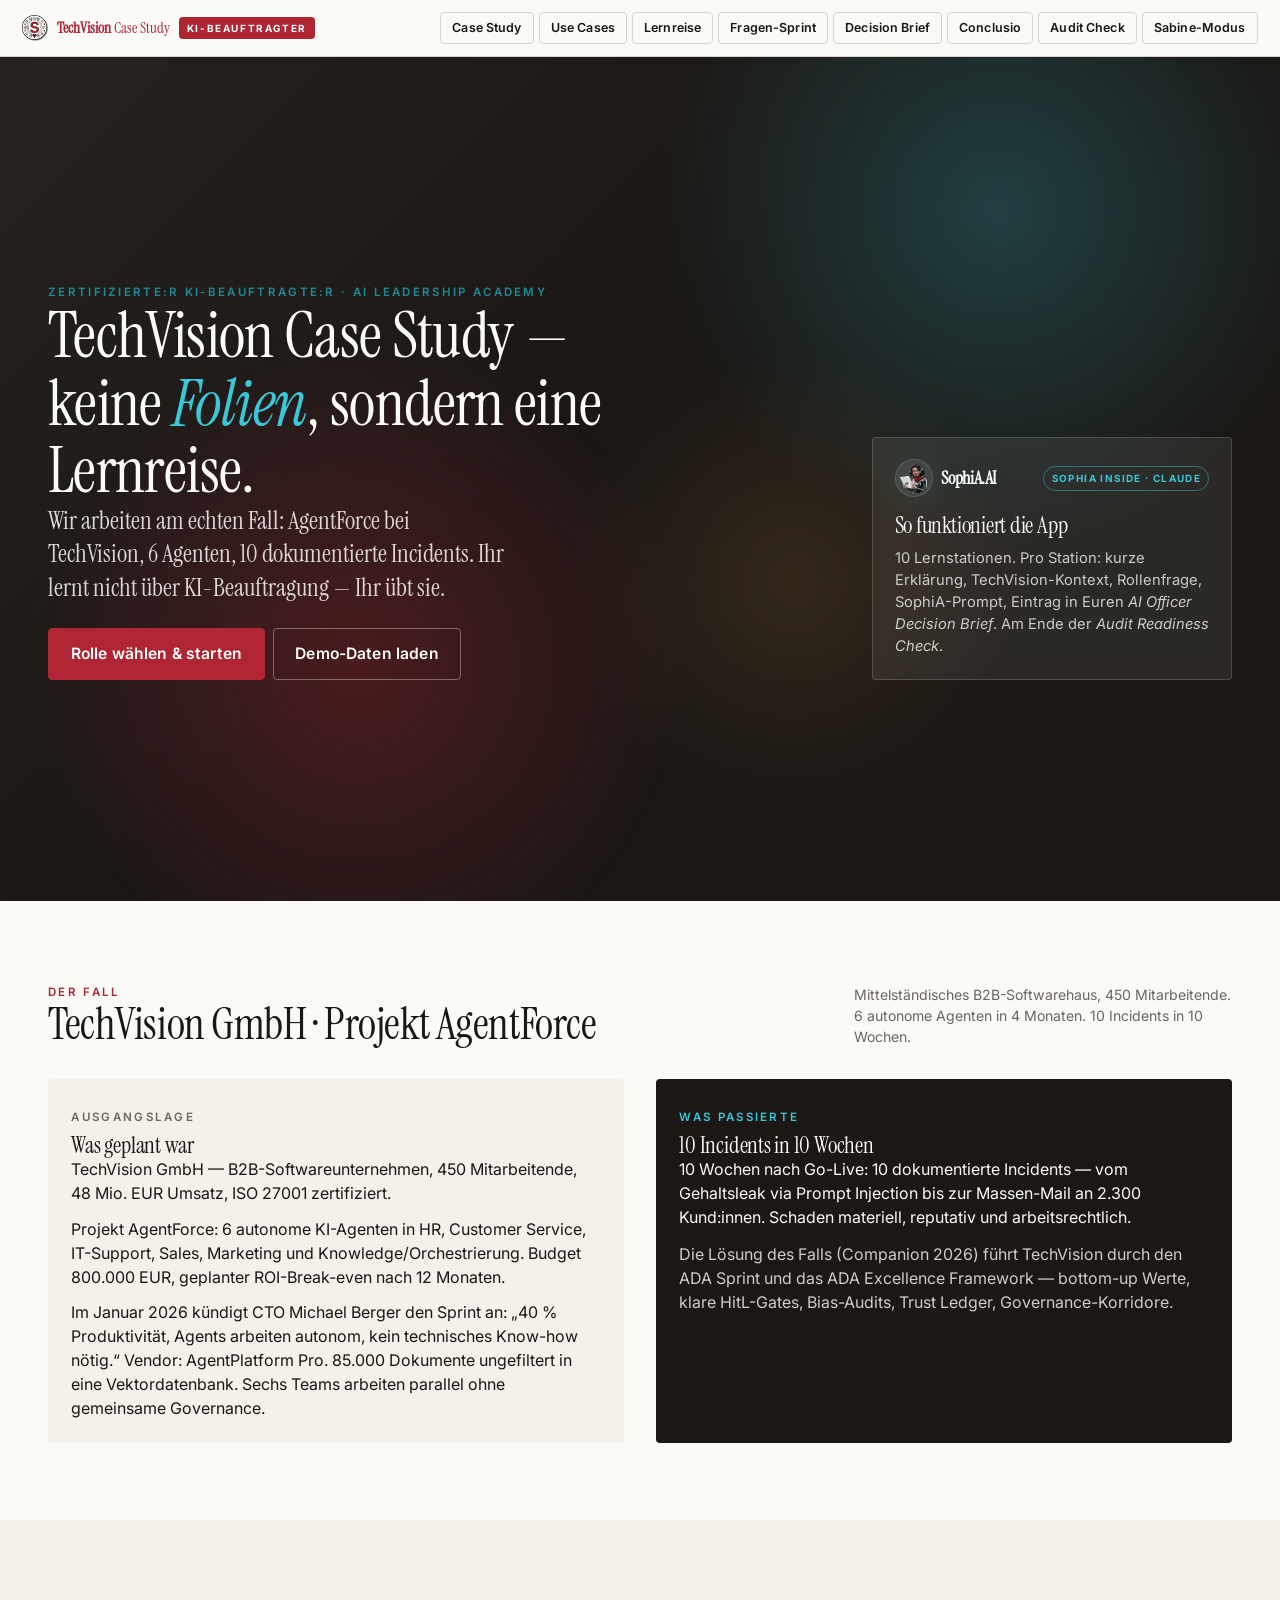
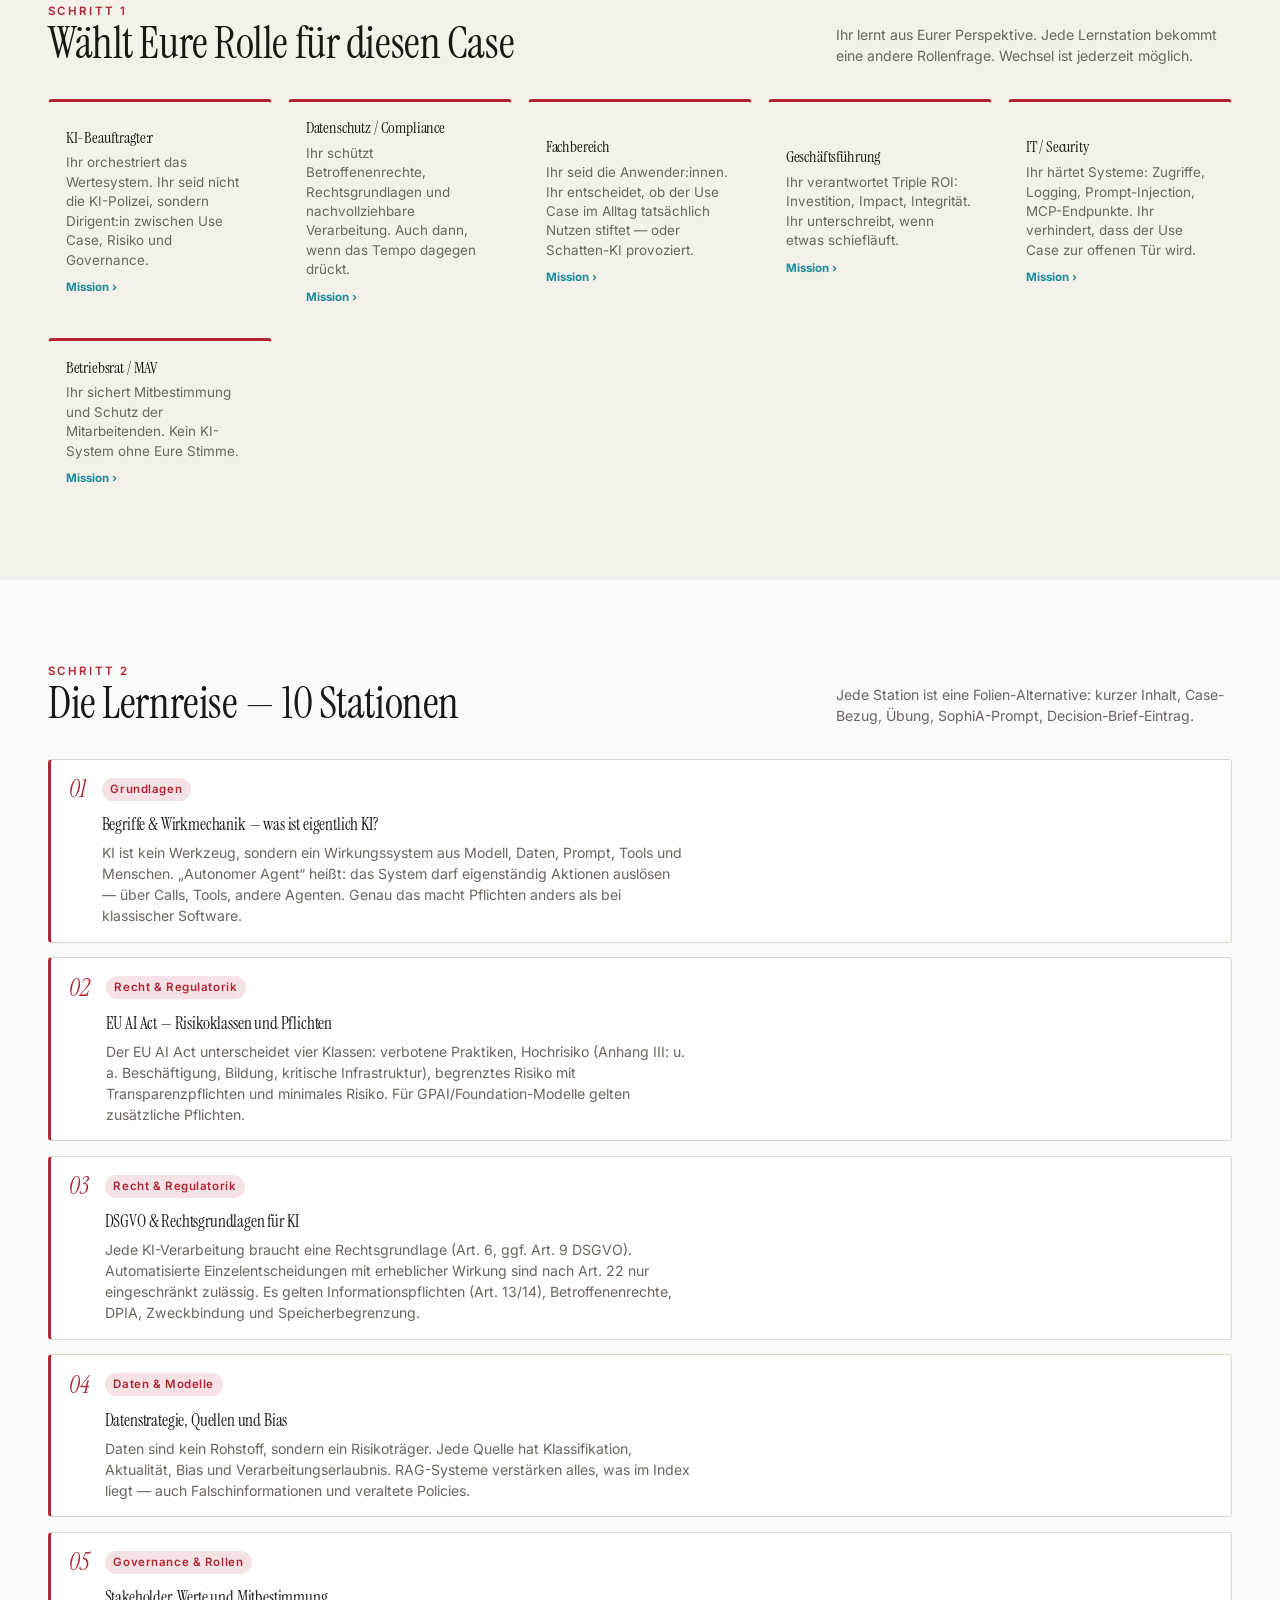
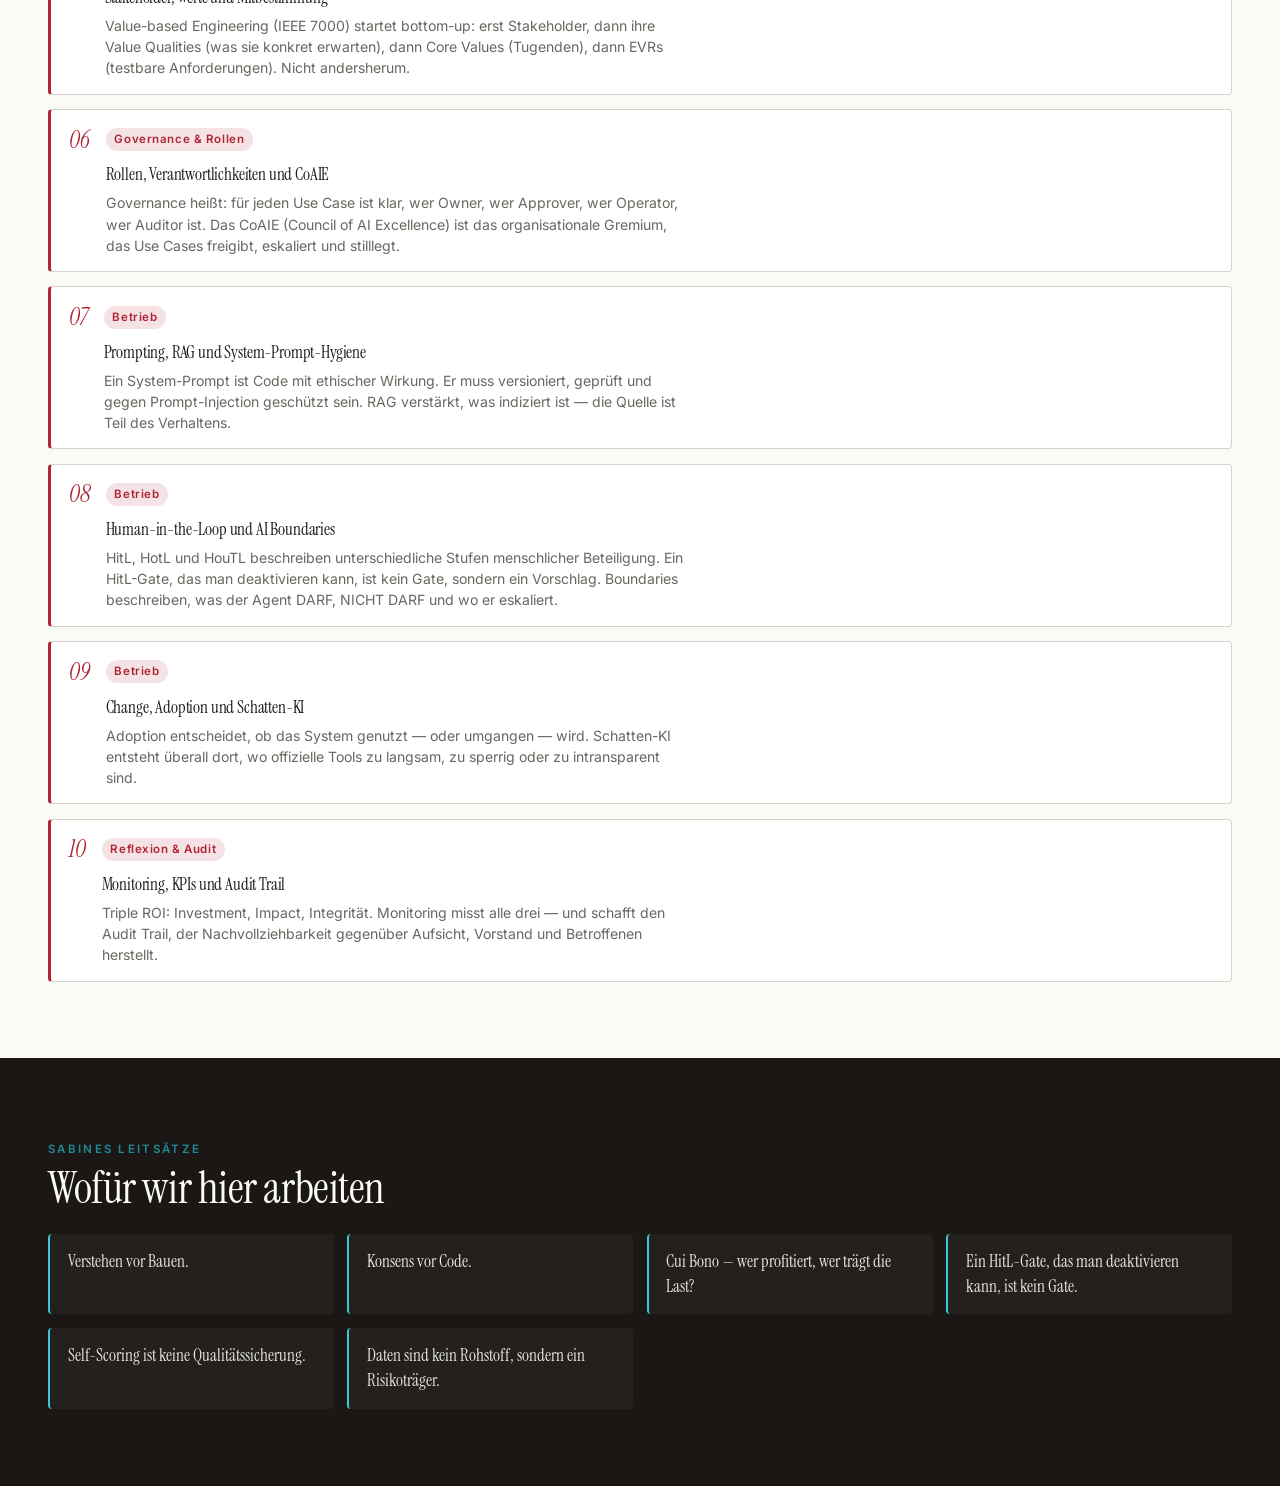
==== commit 9f231518: "Expansion v2 case study use cases questions conclusio" ====
--- a/index.html
+++ b/index.html
@@ -12,8 +12,8 @@
       href="https://fonts.googleapis.com/css2?family=Inter:wght@400;500;600;700&family=Instrument+Serif:ital@0;1&family=JetBrains+Mono:wght@400;500&display=swap"
       rel="stylesheet"
     />
-    <script type="module" crossorigin src="./assets/index-C89_e5DI.js"></script>
-    <link rel="stylesheet" crossorigin href="./assets/index-DcwB71kw.css">
+    <script type="module" crossorigin src="./assets/index-DnA9egqZ.js"></script>
+    <link rel="stylesheet" crossorigin href="./assets/index-BGwkRu6k.css">
   </head>
   <body>
     <div id="root"></div>
--- a/assets/index-BGwkRu6k.css
+++ b/assets/index-BGwkRu6k.css
@@ -0,0 +1 @@
+*,:before,:after{--tw-border-spacing-x: 0;--tw-border-spacing-y: 0;--tw-translate-x: 0;--tw-translate-y: 0;--tw-rotate: 0;--tw-skew-x: 0;--tw-skew-y: 0;--tw-scale-x: 1;--tw-scale-y: 1;--tw-pan-x: ;--tw-pan-y: ;--tw-pinch-zoom: ;--tw-scroll-snap-strictness: proximity;--tw-gradient-from-position: ;--tw-gradient-via-position: ;--tw-gradient-to-position: ;--tw-ordinal: ;--tw-slashed-zero: ;--tw-numeric-figure: ;--tw-numeric-spacing: ;--tw-numeric-fraction: ;--tw-ring-inset: ;--tw-ring-offset-width: 0px;--tw-ring-offset-color: #fff;--tw-ring-color: rgb(59 130 246 / .5);--tw-ring-offset-shadow: 0 0 #0000;--tw-ring-shadow: 0 0 #0000;--tw-shadow: 0 0 #0000;--tw-shadow-colored: 0 0 #0000;--tw-blur: ;--tw-brightness: ;--tw-contrast: ;--tw-grayscale: ;--tw-hue-rotate: ;--tw-invert: ;--tw-saturate: ;--tw-sepia: ;--tw-drop-shadow: ;--tw-backdrop-blur: ;--tw-backdrop-brightness: ;--tw-backdrop-contrast: ;--tw-backdrop-grayscale: ;--tw-backdrop-hue-rotate: ;--tw-backdrop-invert: ;--tw-backdrop-opacity: ;--tw-backdrop-saturate: ;--tw-backdrop-sepia: ;--tw-contain-size: ;--tw-contain-layout: ;--tw-contain-paint: ;--tw-contain-style: }::backdrop{--tw-border-spacing-x: 0;--tw-border-spacing-y: 0;--tw-translate-x: 0;--tw-translate-y: 0;--tw-rotate: 0;--tw-skew-x: 0;--tw-skew-y: 0;--tw-scale-x: 1;--tw-scale-y: 1;--tw-pan-x: ;--tw-pan-y: ;--tw-pinch-zoom: ;--tw-scroll-snap-strictness: proximity;--tw-gradient-from-position: ;--tw-gradient-via-position: ;--tw-gradient-to-position: ;--tw-ordinal: ;--tw-slashed-zero: ;--tw-numeric-figure: ;--tw-numeric-spacing: ;--tw-numeric-fraction: ;--tw-ring-inset: ;--tw-ring-offset-width: 0px;--tw-ring-offset-color: #fff;--tw-ring-color: rgb(59 130 246 / .5);--tw-ring-offset-shadow: 0 0 #0000;--tw-ring-shadow: 0 0 #0000;--tw-shadow: 0 0 #0000;--tw-shadow-colored: 0 0 #0000;--tw-blur: ;--tw-brightness: ;--tw-contrast: ;--tw-grayscale: ;--tw-hue-rotate: ;--tw-invert: ;--tw-saturate: ;--tw-sepia: ;--tw-drop-shadow: ;--tw-backdrop-blur: ;--tw-backdrop-brightness: ;--tw-backdrop-contrast: ;--tw-backdrop-grayscale: ;--tw-backdrop-hue-rotate: ;--tw-backdrop-invert: ;--tw-backdrop-opacity: ;--tw-backdrop-saturate: ;--tw-backdrop-sepia: ;--tw-contain-size: ;--tw-contain-layout: ;--tw-contain-paint: ;--tw-contain-style: }*,:before,:after{box-sizing:border-box;border-width:0;border-style:solid;border-color:#e5e7eb}:before,:after{--tw-content: ""}html,:host{line-height:1.5;-webkit-text-size-adjust:100%;-moz-tab-size:4;-o-tab-size:4;tab-size:4;font-family:var(--font-sans);font-feature-settings:normal;font-variation-settings:normal;-webkit-tap-highlight-color:transparent}body{margin:0;line-height:inherit}hr{height:0;color:inherit;border-top-width:1px}abbr:where([title]){-webkit-text-decoration:underline dotted;text-decoration:underline dotted}h1,h2,h3,h4,h5,h6{font-size:inherit;font-weight:inherit}a{color:inherit;text-decoration:inherit}b,strong{font-weight:bolder}code,kbd,samp,pre{font-family:var(--font-mono);font-feature-settings:normal;font-variation-settings:normal;font-size:1em}small{font-size:80%}sub,sup{font-size:75%;line-height:0;position:relative;vertical-align:baseline}sub{bottom:-.25em}sup{top:-.5em}table{text-indent:0;border-color:inherit;border-collapse:collapse}button,input,optgroup,select,textarea{font-family:inherit;font-feature-settings:inherit;font-variation-settings:inherit;font-size:100%;font-weight:inherit;line-height:inherit;letter-spacing:inherit;color:inherit;margin:0;padding:0}button,select{text-transform:none}button,input:where([type=button]),input:where([type=reset]),input:where([type=submit]){-webkit-appearance:button;background-color:transparent;background-image:none}:-moz-focusring{outline:auto}:-moz-ui-invalid{box-shadow:none}progress{vertical-align:baseline}::-webkit-inner-spin-button,::-webkit-outer-spin-button{height:auto}[type=search]{-webkit-appearance:textfield;outline-offset:-2px}::-webkit-search-decoration{-webkit-appearance:none}::-webkit-file-upload-button{-webkit-appearance:button;font:inherit}summary{display:list-item}blockquote,dl,dd,h1,h2,h3,h4,h5,h6,hr,figure,p,pre{margin:0}fieldset{margin:0;padding:0}legend{padding:0}ol,ul,menu{list-style:none;margin:0;padding:0}dialog{padding:0}textarea{resize:vertical}input::-moz-placeholder,textarea::-moz-placeholder{opacity:1;color:#9ca3af}input::placeholder,textarea::placeholder{opacity:1;color:#9ca3af}button,[role=button]{cursor:pointer}:disabled{cursor:default}img,svg,video,canvas,audio,iframe,embed,object{display:block;vertical-align:middle}img,video{max-width:100%;height:auto}[hidden]:where(:not([hidden=until-found])){display:none}.container{width:100%}@media(min-width:640px){.container{max-width:640px}}@media(min-width:768px){.container{max-width:768px}}@media(min-width:1024px){.container{max-width:1024px}}@media(min-width:1280px){.container{max-width:1280px}}@media(min-width:1536px){.container{max-width:1536px}}.sr-only{position:absolute;width:1px;height:1px;padding:0;margin:-1px;overflow:hidden;clip:rect(0,0,0,0);white-space:nowrap;border-width:0}.pointer-events-none{pointer-events:none}.pointer-events-auto{pointer-events:auto}.visible{visibility:visible}.invisible{visibility:hidden}.fixed{position:fixed}.absolute{position:absolute}.relative{position:relative}.inset-0{inset:0}.inset-x-0{left:0;right:0}.inset-y-0{top:0;bottom:0}.-bottom-12{bottom:-3rem}.-left-12{left:-3rem}.-right-12{right:-3rem}.-top-12{top:-3rem}.bottom-0{bottom:0}.left-0{left:0}.left-1{left:.25rem}.left-1\/2{left:50%}.left-2{left:.5rem}.left-\[50\%\]{left:50%}.right-0{right:0}.right-1{right:.25rem}.right-2{right:.5rem}.right-3{right:.75rem}.right-4{right:1rem}.top-0{top:0}.top-1\.5{top:.375rem}.top-1\/2{top:50%}.top-2{top:.5rem}.top-3\.5{top:.875rem}.top-4{top:1rem}.top-\[1px\]{top:1px}.top-\[50\%\]{top:50%}.top-\[60\%\]{top:60%}.top-full{top:100%}.z-10{z-index:10}.z-20{z-index:20}.z-50{z-index:50}.z-\[100\]{z-index:100}.z-\[1\]{z-index:1}.-mx-1{margin-left:-.25rem;margin-right:-.25rem}.mx-2{margin-left:.5rem;margin-right:.5rem}.mx-3\.5{margin-left:.875rem;margin-right:.875rem}.mx-4{margin-left:1rem;margin-right:1rem}.mx-auto{margin-left:auto;margin-right:auto}.my-0\.5{margin-top:.125rem;margin-bottom:.125rem}.my-1{margin-top:.25rem;margin-bottom:.25rem}.-ml-4{margin-left:-1rem}.-mt-4{margin-top:-1rem}.mb-1{margin-bottom:.25rem}.mb-4{margin-bottom:1rem}.ml-1{margin-left:.25rem}.ml-auto{margin-left:auto}.mr-2{margin-right:.5rem}.mt-1\.5{margin-top:.375rem}.mt-2{margin-top:.5rem}.mt-24{margin-top:6rem}.mt-4{margin-top:1rem}.mt-auto{margin-top:auto}.block{display:block}.flex{display:flex}.inline-flex{display:inline-flex}.table{display:table}.grid{display:grid}.hidden{display:none}.aspect-square{aspect-ratio:1 / 1}.aspect-video{aspect-ratio:16 / 9}.size-4{width:1rem;height:1rem}.h-1\.5{height:.375rem}.h-10{height:2.5rem}.h-11{height:2.75rem}.h-12{height:3rem}.h-2{height:.5rem}.h-2\.5{height:.625rem}.h-3{height:.75rem}.h-3\.5{height:.875rem}.h-4{height:1rem}.h-5{height:1.25rem}.h-6{height:1.5rem}.h-7{height:1.75rem}.h-8{height:2rem}.h-9{height:2.25rem}.h-\[1px\]{height:1px}.h-\[var\(--radix-navigation-menu-viewport-height\)\]{height:var(--radix-navigation-menu-viewport-height)}.h-\[var\(--radix-select-trigger-height\)\]{height:var(--radix-select-trigger-height)}.h-auto{height:auto}.h-full{height:100%}.h-px{height:1px}.h-svh{height:100svh}.max-h-\[--radix-context-menu-content-available-height\]{max-height:var(--radix-context-menu-content-available-height)}.max-h-\[--radix-select-content-available-height\]{max-height:var(--radix-select-content-available-height)}.max-h-\[300px\]{max-height:300px}.max-h-\[var\(--radix-dropdown-menu-content-available-height\)\]{max-height:var(--radix-dropdown-menu-content-available-height)}.max-h-screen{max-height:100vh}.min-h-0{min-height:0px}.min-h-10{min-height:2.5rem}.min-h-8{min-height:2rem}.min-h-9{min-height:2.25rem}.min-h-\[80px\]{min-height:80px}.min-h-screen{min-height:100vh}.min-h-svh{min-height:100svh}.w-0{width:0px}.w-1{width:.25rem}.w-10{width:2.5rem}.w-11{width:2.75rem}.w-2{width:.5rem}.w-2\.5{width:.625rem}.w-3{width:.75rem}.w-3\.5{width:.875rem}.w-3\/4{width:75%}.w-4{width:1rem}.w-5{width:1.25rem}.w-64{width:16rem}.w-7{width:1.75rem}.w-72{width:18rem}.w-8{width:2rem}.w-9{width:2.25rem}.w-\[100px\]{width:100px}.w-\[1px\]{width:1px}.w-\[var\(--sidebar-width\)\]{width:var(--sidebar-width)}.w-auto{width:auto}.w-full{width:100%}.w-max{width:-moz-max-content;width:max-content}.w-px{width:1px}.min-w-0{min-width:0px}.min-w-10{min-width:2.5rem}.min-w-11{min-width:2.75rem}.min-w-5{min-width:1.25rem}.min-w-9{min-width:2.25rem}.min-w-\[12rem\]{min-width:12rem}.min-w-\[8rem\]{min-width:8rem}.min-w-\[var\(--radix-select-trigger-width\)\]{min-width:var(--radix-select-trigger-width)}.max-w-\[var\(--skeleton-width\)\]{max-width:var(--skeleton-width)}.max-w-lg{max-width:32rem}.max-w-max{max-width:-moz-max-content;max-width:max-content}.max-w-md{max-width:28rem}.flex-1{flex:1 1 0%}.shrink-0{flex-shrink:0}.grow{flex-grow:1}.grow-0{flex-grow:0}.basis-full{flex-basis:100%}.caption-bottom{caption-side:bottom}.border-collapse{border-collapse:collapse}.origin-\[--radix-context-menu-content-transform-origin\]{transform-origin:var(--radix-context-menu-content-transform-origin)}.origin-\[--radix-dropdown-menu-content-transform-origin\]{transform-origin:var(--radix-dropdown-menu-content-transform-origin)}.origin-\[--radix-hover-card-content-transform-origin\]{transform-origin:var(--radix-hover-card-content-transform-origin)}.origin-\[--radix-menubar-content-transform-origin\]{transform-origin:var(--radix-menubar-content-transform-origin)}.origin-\[--radix-popover-content-transform-origin\]{transform-origin:var(--radix-popover-content-transform-origin)}.origin-\[--radix-select-content-transform-origin\]{transform-origin:var(--radix-select-content-transform-origin)}.origin-\[--radix-tooltip-content-transform-origin\]{transform-origin:var(--radix-tooltip-content-transform-origin)}.-translate-x-1\/2{--tw-translate-x: -50%;transform:translate(var(--tw-translate-x),var(--tw-translate-y)) rotate(var(--tw-rotate)) skew(var(--tw-skew-x)) skewY(var(--tw-skew-y)) scaleX(var(--tw-scale-x)) scaleY(var(--tw-scale-y))}.-translate-x-px{--tw-translate-x: -1px;transform:translate(var(--tw-translate-x),var(--tw-translate-y)) rotate(var(--tw-rotate)) skew(var(--tw-skew-x)) skewY(var(--tw-skew-y)) scaleX(var(--tw-scale-x)) scaleY(var(--tw-scale-y))}.-translate-y-1\/2{--tw-translate-y: -50%;transform:translate(var(--tw-translate-x),var(--tw-translate-y)) rotate(var(--tw-rotate)) skew(var(--tw-skew-x)) skewY(var(--tw-skew-y)) scaleX(var(--tw-scale-x)) scaleY(var(--tw-scale-y))}.translate-x-\[-50\%\]{--tw-translate-x: -50%;transform:translate(var(--tw-translate-x),var(--tw-translate-y)) rotate(var(--tw-rotate)) skew(var(--tw-skew-x)) skewY(var(--tw-skew-y)) scaleX(var(--tw-scale-x)) scaleY(var(--tw-scale-y))}.translate-x-px{--tw-translate-x: 1px;transform:translate(var(--tw-translate-x),var(--tw-translate-y)) rotate(var(--tw-rotate)) skew(var(--tw-skew-x)) skewY(var(--tw-skew-y)) scaleX(var(--tw-scale-x)) scaleY(var(--tw-scale-y))}.translate-y-\[-50\%\]{--tw-translate-y: -50%;transform:translate(var(--tw-translate-x),var(--tw-translate-y)) rotate(var(--tw-rotate)) skew(var(--tw-skew-x)) skewY(var(--tw-skew-y)) scaleX(var(--tw-scale-x)) scaleY(var(--tw-scale-y))}.rotate-45{--tw-rotate: 45deg;transform:translate(var(--tw-translate-x),var(--tw-translate-y)) rotate(var(--tw-rotate)) skew(var(--tw-skew-x)) skewY(var(--tw-skew-y)) scaleX(var(--tw-scale-x)) scaleY(var(--tw-scale-y))}.rotate-90{--tw-rotate: 90deg;transform:translate(var(--tw-translate-x),var(--tw-translate-y)) rotate(var(--tw-rotate)) skew(var(--tw-skew-x)) skewY(var(--tw-skew-y)) scaleX(var(--tw-scale-x)) scaleY(var(--tw-scale-y))}.transform{transform:translate(var(--tw-translate-x),var(--tw-translate-y)) rotate(var(--tw-rotate)) skew(var(--tw-skew-x)) skewY(var(--tw-skew-y)) scaleX(var(--tw-scale-x)) scaleY(var(--tw-scale-y))}@keyframes pulse{50%{opacity:.5}}.animate-pulse{animation:pulse 2s cubic-bezier(.4,0,.6,1) infinite}.cursor-default{cursor:default}.cursor-pointer{cursor:pointer}.touch-none{touch-action:none}.select-none{-webkit-user-select:none;-moz-user-select:none;user-select:none}.list-none{list-style-type:none}.flex-row{flex-direction:row}.flex-col{flex-direction:column}.flex-col-reverse{flex-direction:column-reverse}.flex-wrap{flex-wrap:wrap}.items-start{align-items:flex-start}.items-end{align-items:flex-end}.items-center{align-items:center}.items-stretch{align-items:stretch}.justify-center{justify-content:center}.justify-between{justify-content:space-between}.gap-1{gap:.25rem}.gap-1\.5{gap:.375rem}.gap-2{gap:.5rem}.gap-4{gap:1rem}.space-x-1>:not([hidden])~:not([hidden]){--tw-space-x-reverse: 0;margin-right:calc(.25rem * var(--tw-space-x-reverse));margin-left:calc(.25rem * calc(1 - var(--tw-space-x-reverse)))}.space-x-4>:not([hidden])~:not([hidden]){--tw-space-x-reverse: 0;margin-right:calc(1rem * var(--tw-space-x-reverse));margin-left:calc(1rem * calc(1 - var(--tw-space-x-reverse)))}.space-y-1>:not([hidden])~:not([hidden]){--tw-space-y-reverse: 0;margin-top:calc(.25rem * calc(1 - var(--tw-space-y-reverse)));margin-bottom:calc(.25rem * var(--tw-space-y-reverse))}.space-y-1\.5>:not([hidden])~:not([hidden]){--tw-space-y-reverse: 0;margin-top:calc(.375rem * calc(1 - var(--tw-space-y-reverse)));margin-bottom:calc(.375rem * var(--tw-space-y-reverse))}.space-y-2>:not([hidden])~:not([hidden]){--tw-space-y-reverse: 0;margin-top:calc(.5rem * calc(1 - var(--tw-space-y-reverse)));margin-bottom:calc(.5rem * var(--tw-space-y-reverse))}.space-y-4>:not([hidden])~:not([hidden]){--tw-space-y-reverse: 0;margin-top:calc(1rem * calc(1 - var(--tw-space-y-reverse)));margin-bottom:calc(1rem * var(--tw-space-y-reverse))}.overflow-auto{overflow:auto}.overflow-hidden{overflow:hidden}.overflow-y-auto{overflow-y:auto}.overflow-x-hidden{overflow-x:hidden}.whitespace-nowrap{white-space:nowrap}.break-words{overflow-wrap:break-word}.rounded-\[2px\]{border-radius:2px}.rounded-\[inherit\]{border-radius:inherit}.rounded-full{border-radius:9999px}.rounded-lg{border-radius:.5625rem}.rounded-md{border-radius:.375rem}.rounded-sm{border-radius:.1875rem}.rounded-xl{border-radius:.75rem}.rounded-t-\[10px\]{border-top-left-radius:10px;border-top-right-radius:10px}.rounded-tl-sm{border-top-left-radius:.1875rem}.border{border-width:1px}.border-2{border-width:2px}.border-\[1\.5px\]{border-width:1.5px}.border-y{border-top-width:1px;border-bottom-width:1px}.border-b{border-bottom-width:1px}.border-l{border-left-width:1px}.border-r{border-right-width:1px}.border-t{border-top-width:1px}.border-dashed{border-style:dashed}.border-\[--color-border\]{border-color:var(--color-border)}.border-border\/50{border-color:hsl(var(--border) / .5)}.border-card-border{--tw-border-opacity: 1;border-color:hsl(var(--card-border) / var(--tw-border-opacity, 1))}.border-destructive{--tw-border-opacity: 1;border-color:hsl(var(--destructive) / var(--tw-border-opacity, 1))}.border-destructive-border{border-color:var(--destructive-border)}.border-destructive\/50{border-color:hsl(var(--destructive) / .5)}.border-input{--tw-border-opacity: 1;border-color:hsl(var(--input) / var(--tw-border-opacity, 1))}.border-primary{--tw-border-opacity: 1;border-color:hsl(var(--primary) / var(--tw-border-opacity, 1))}.border-primary-border{border-color:var(--primary-border)}.border-secondary-border{border-color:var(--secondary-border)}.border-sidebar-border{--tw-border-opacity: 1;border-color:hsl(var(--sidebar-border) / var(--tw-border-opacity, 1))}.border-transparent{border-color:transparent}.border-l-transparent{border-left-color:transparent}.border-t-transparent{border-top-color:transparent}.bg-\[--color-bg\]{background-color:var(--color-bg)}.bg-accent{--tw-bg-opacity: 1;background-color:hsl(var(--accent) / var(--tw-bg-opacity, 1))}.bg-background{--tw-bg-opacity: 1;background-color:hsl(var(--background) / var(--tw-bg-opacity, 1))}.bg-black\/80{background-color:#000c}.bg-border{--tw-bg-opacity: 1;background-color:hsl(var(--border) / var(--tw-bg-opacity, 1))}.bg-card{--tw-bg-opacity: 1;background-color:hsl(var(--card) / var(--tw-bg-opacity, 1))}.bg-destructive{--tw-bg-opacity: 1;background-color:hsl(var(--destructive) / var(--tw-bg-opacity, 1))}.bg-foreground{--tw-bg-opacity: 1;background-color:hsl(var(--foreground) / var(--tw-bg-opacity, 1))}.bg-gray-50{--tw-bg-opacity: 1;background-color:rgb(249 250 251 / var(--tw-bg-opacity, 1))}.bg-muted{--tw-bg-opacity: 1;background-color:hsl(var(--muted) / var(--tw-bg-opacity, 1))}.bg-muted\/50{background-color:hsl(var(--muted) / .5)}.bg-popover{--tw-bg-opacity: 1;background-color:hsl(var(--popover) / var(--tw-bg-opacity, 1))}.bg-primary{--tw-bg-opacity: 1;background-color:hsl(var(--primary) / var(--tw-bg-opacity, 1))}.bg-secondary{--tw-bg-opacity: 1;background-color:hsl(var(--secondary) / var(--tw-bg-opacity, 1))}.bg-sidebar{--tw-bg-opacity: 1;background-color:hsl(var(--sidebar) / var(--tw-bg-opacity, 1))}.bg-sidebar-border{--tw-bg-opacity: 1;background-color:hsl(var(--sidebar-border) / var(--tw-bg-opacity, 1))}.bg-transparent{background-color:transparent}.fill-current{fill:currentColor}.p-0{padding:0}.p-1{padding:.25rem}.p-2{padding:.5rem}.p-3{padding:.75rem}.p-4{padding:1rem}.p-6{padding:1.5rem}.p-\[1px\]{padding:1px}.px-1{padding-left:.25rem;padding-right:.25rem}.px-2{padding-left:.5rem;padding-right:.5rem}.px-2\.5{padding-left:.625rem;padding-right:.625rem}.px-3{padding-left:.75rem;padding-right:.75rem}.px-4{padding-left:1rem;padding-right:1rem}.px-5{padding-left:1.25rem;padding-right:1.25rem}.px-8{padding-left:2rem;padding-right:2rem}.py-0\.5{padding-top:.125rem;padding-bottom:.125rem}.py-1{padding-top:.25rem;padding-bottom:.25rem}.py-1\.5{padding-top:.375rem;padding-bottom:.375rem}.py-2{padding-top:.5rem;padding-bottom:.5rem}.py-3{padding-top:.75rem;padding-bottom:.75rem}.py-4{padding-top:1rem;padding-bottom:1rem}.py-6{padding-top:1.5rem;padding-bottom:1.5rem}.pb-3{padding-bottom:.75rem}.pb-4{padding-bottom:1rem}.pl-2\.5{padding-left:.625rem}.pl-4{padding-left:1rem}.pl-8{padding-left:2rem}.pr-2{padding-right:.5rem}.pr-2\.5{padding-right:.625rem}.pr-8{padding-right:2rem}.pt-0{padding-top:0}.pt-1{padding-top:.25rem}.pt-3{padding-top:.75rem}.pt-4{padding-top:1rem}.pt-6{padding-top:1.5rem}.text-left{text-align:left}.text-center{text-align:center}.align-middle{vertical-align:middle}.font-mono{font-family:var(--font-mono)}.text-2xl{font-size:1.5rem;line-height:2rem}.text-\[0\.8rem\]{font-size:.8rem}.text-base{font-size:1rem;line-height:1.5rem}.text-lg{font-size:1.125rem;line-height:1.75rem}.text-sm{font-size:.875rem;line-height:1.25rem}.text-xs{font-size:.75rem;line-height:1rem}.font-bold{font-weight:700}.font-medium{font-weight:500}.font-normal{font-weight:400}.font-semibold{font-weight:600}.tabular-nums{--tw-numeric-spacing: tabular-nums;font-variant-numeric:var(--tw-ordinal) var(--tw-slashed-zero) var(--tw-numeric-figure) var(--tw-numeric-spacing) var(--tw-numeric-fraction)}.leading-none{line-height:1}.tracking-tight{letter-spacing:-.025em}.tracking-widest{letter-spacing:.1em}.text-accent-foreground{--tw-text-opacity: 1;color:hsl(var(--accent-foreground) / var(--tw-text-opacity, 1))}.text-card-foreground{--tw-text-opacity: 1;color:hsl(var(--card-foreground) / var(--tw-text-opacity, 1))}.text-current{color:currentColor}.text-destructive{--tw-text-opacity: 1;color:hsl(var(--destructive) / var(--tw-text-opacity, 1))}.text-destructive-foreground{--tw-text-opacity: 1;color:hsl(var(--destructive-foreground) / var(--tw-text-opacity, 1))}.text-foreground{--tw-text-opacity: 1;color:hsl(var(--foreground) / var(--tw-text-opacity, 1))}.text-foreground\/50{color:hsl(var(--foreground) / .5)}.text-gray-600{--tw-text-opacity: 1;color:rgb(75 85 99 / var(--tw-text-opacity, 1))}.text-gray-900{--tw-text-opacity: 1;color:rgb(17 24 39 / var(--tw-text-opacity, 1))}.text-muted-foreground{--tw-text-opacity: 1;color:hsl(var(--muted-foreground) / var(--tw-text-opacity, 1))}.text-popover-foreground{--tw-text-opacity: 1;color:hsl(var(--popover-foreground) / var(--tw-text-opacity, 1))}.text-primary{--tw-text-opacity: 1;color:hsl(var(--primary) / var(--tw-text-opacity, 1))}.text-primary-foreground{--tw-text-opacity: 1;color:hsl(var(--primary-foreground) / var(--tw-text-opacity, 1))}.text-red-500{--tw-text-opacity: 1;color:rgb(239 68 68 / var(--tw-text-opacity, 1))}.text-secondary-foreground{--tw-text-opacity: 1;color:hsl(var(--secondary-foreground) / var(--tw-text-opacity, 1))}.text-sidebar-foreground{--tw-text-opacity: 1;color:hsl(var(--sidebar-foreground) / var(--tw-text-opacity, 1))}.text-sidebar-foreground\/70{color:hsl(var(--sidebar-foreground) / .7)}.opacity-0{opacity:0}.opacity-50{opacity:.5}.opacity-60{opacity:.6}.opacity-70{opacity:.7}.opacity-90{opacity:.9}.shadow-\[0_0_0_1px_hsl\(var\(--sidebar-border\)\)\]{--tw-shadow: 0 0 0 1px hsl(var(--sidebar-border));--tw-shadow-colored: 0 0 0 1px var(--tw-shadow-color);box-shadow:var(--tw-ring-offset-shadow, 0 0 #0000),var(--tw-ring-shadow, 0 0 #0000),var(--tw-shadow)}.shadow-lg{--tw-shadow: 0 10px 15px -3px rgb(0 0 0 / .1), 0 4px 6px -4px rgb(0 0 0 / .1);--tw-shadow-colored: 0 10px 15px -3px var(--tw-shadow-color), 0 4px 6px -4px var(--tw-shadow-color);box-shadow:var(--tw-ring-offset-shadow, 0 0 #0000),var(--tw-ring-shadow, 0 0 #0000),var(--tw-shadow)}.shadow-md{--tw-shadow: 0 4px 6px -1px rgb(0 0 0 / .1), 0 2px 4px -2px rgb(0 0 0 / .1);--tw-shadow-colored: 0 4px 6px -1px var(--tw-shadow-color), 0 2px 4px -2px var(--tw-shadow-color);box-shadow:var(--tw-ring-offset-shadow, 0 0 #0000),var(--tw-ring-shadow, 0 0 #0000),var(--tw-shadow)}.shadow-none{--tw-shadow: 0 0 #0000;--tw-shadow-colored: 0 0 #0000;box-shadow:var(--tw-ring-offset-shadow, 0 0 #0000),var(--tw-ring-shadow, 0 0 #0000),var(--tw-shadow)}.shadow-sm{--tw-shadow: 0 1px 2px 0 rgb(0 0 0 / .05);--tw-shadow-colored: 0 1px 2px 0 var(--tw-shadow-color);box-shadow:var(--tw-ring-offset-shadow, 0 0 #0000),var(--tw-ring-shadow, 0 0 #0000),var(--tw-shadow)}.shadow-xl{--tw-shadow: 0 20px 25px -5px rgb(0 0 0 / .1), 0 8px 10px -6px rgb(0 0 0 / .1);--tw-shadow-colored: 0 20px 25px -5px var(--tw-shadow-color), 0 8px 10px -6px var(--tw-shadow-color);box-shadow:var(--tw-ring-offset-shadow, 0 0 #0000),var(--tw-ring-shadow, 0 0 #0000),var(--tw-shadow)}.outline-none{outline:2px solid transparent;outline-offset:2px}.outline{outline-style:solid}.outline-2{outline-width:2px}.outline-offset-2{outline-offset:2px}.outline-transparent{outline-color:transparent}.ring-0{--tw-ring-offset-shadow: var(--tw-ring-inset) 0 0 0 var(--tw-ring-offset-width) var(--tw-ring-offset-color);--tw-ring-shadow: var(--tw-ring-inset) 0 0 0 calc(0px + var(--tw-ring-offset-width)) var(--tw-ring-color);box-shadow:var(--tw-ring-offset-shadow),var(--tw-ring-shadow),var(--tw-shadow, 0 0 #0000)}.ring-2{--tw-ring-offset-shadow: var(--tw-ring-inset) 0 0 0 var(--tw-ring-offset-width) var(--tw-ring-offset-color);--tw-ring-shadow: var(--tw-ring-inset) 0 0 0 calc(2px + var(--tw-ring-offset-width)) var(--tw-ring-color);box-shadow:var(--tw-ring-offset-shadow),var(--tw-ring-shadow),var(--tw-shadow, 0 0 #0000)}.ring-ring{--tw-ring-opacity: 1;--tw-ring-color: hsl(var(--ring) / var(--tw-ring-opacity, 1))}.ring-sidebar-ring{--tw-ring-opacity: 1;--tw-ring-color: hsl(var(--sidebar-ring) / var(--tw-ring-opacity, 1))}.ring-offset-background{--tw-ring-offset-color: hsl(var(--background) / 1)}.filter{filter:var(--tw-blur) var(--tw-brightness) var(--tw-contrast) var(--tw-grayscale) var(--tw-hue-rotate) var(--tw-invert) var(--tw-saturate) var(--tw-sepia) var(--tw-drop-shadow)}.transition{transition-property:color,background-color,border-color,text-decoration-color,fill,stroke,opacity,box-shadow,transform,filter,backdrop-filter;transition-timing-function:cubic-bezier(.4,0,.2,1);transition-duration:.15s}.transition-\[left\,right\,width\]{transition-property:left,right,width;transition-timing-function:cubic-bezier(.4,0,.2,1);transition-duration:.15s}.transition-\[margin\,opacity\]{transition-property:margin,opacity;transition-timing-function:cubic-bezier(.4,0,.2,1);transition-duration:.15s}.transition-\[width\,height\,padding\]{transition-property:width,height,padding;transition-timing-function:cubic-bezier(.4,0,.2,1);transition-duration:.15s}.transition-\[width\]{transition-property:width;transition-timing-function:cubic-bezier(.4,0,.2,1);transition-duration:.15s}.transition-all{transition-property:all;transition-timing-function:cubic-bezier(.4,0,.2,1);transition-duration:.15s}.transition-colors{transition-property:color,background-color,border-color,text-decoration-color,fill,stroke;transition-timing-function:cubic-bezier(.4,0,.2,1);transition-duration:.15s}.transition-opacity{transition-property:opacity;transition-timing-function:cubic-bezier(.4,0,.2,1);transition-duration:.15s}.transition-transform{transition-property:transform;transition-timing-function:cubic-bezier(.4,0,.2,1);transition-duration:.15s}.duration-1000{transition-duration:1s}.duration-200{transition-duration:.2s}.ease-in-out{transition-timing-function:cubic-bezier(.4,0,.2,1)}.ease-linear{transition-timing-function:linear}@keyframes enter{0%{opacity:var(--tw-enter-opacity, 1);transform:translate3d(var(--tw-enter-translate-x, 0),var(--tw-enter-translate-y, 0),0) scale3d(var(--tw-enter-scale, 1),var(--tw-enter-scale, 1),var(--tw-enter-scale, 1)) rotate(var(--tw-enter-rotate, 0))}}@keyframes exit{to{opacity:var(--tw-exit-opacity, 1);transform:translate3d(var(--tw-exit-translate-x, 0),var(--tw-exit-translate-y, 0),0) scale3d(var(--tw-exit-scale, 1),var(--tw-exit-scale, 1),var(--tw-exit-scale, 1)) rotate(var(--tw-exit-rotate, 0))}}.animate-in{animation-name:enter;animation-duration:.15s;--tw-enter-opacity: initial;--tw-enter-scale: initial;--tw-enter-rotate: initial;--tw-enter-translate-x: initial;--tw-enter-translate-y: initial}.fade-in,.fade-in-0{--tw-enter-opacity: 0}.fade-in-80{--tw-enter-opacity: .8}.zoom-in-95{--tw-enter-scale: .95}.duration-1000{animation-duration:1s}.duration-200{animation-duration:.2s}.ease-in-out{animation-timing-function:cubic-bezier(.4,0,.2,1)}.ease-linear{animation-timing-function:linear}.\[border-color\:var\(--badge-outline\)\]{border-color:var(--badge-outline)}.\[border-color\:var\(--button-outline\)\]{border-color:var(--button-outline)}:root{--wine: #B02534;--wine-deep: #7E1925;--wine-soft: #F5E2E4;--teal: #39C7D9;--teal-deep: #1F8A98;--teal-soft: #E0F6F9;--offwhite: #FAFAF7;--paper: #F4F1EA;--ada-black: #0A0A0A;--ink: #1A1714;--grey: #6B6660;--grey-line: #D9D4CB;--grey-soft: #EFECE5;--act: #B02533;--ada-design: #D49341;--align: #0D4F3D;--serif: "Instrument Serif", "Playfair Display", Georgia, serif;--sans: "Inter", system-ui, -apple-system, sans-serif;--mono: "JetBrains Mono", ui-monospace, Menlo, monospace;--max: 1320px;--rad: 4px}html,body{height:100%}html{scroll-behavior:smooth}body{font-family:var(--sans);font-size:16px;line-height:1.5;color:var(--ink);background:var(--offwhite);-webkit-font-smoothing:antialiased;text-rendering:optimizeLegibility}body,#root{min-height:100vh}h1,h2,h3{font-family:var(--serif);font-weight:400;line-height:1.05;letter-spacing:-.01em;color:var(--ink)}h1{font-size:clamp(2.2rem,5vw,4.4rem)}h2{font-size:clamp(1.7rem,3.4vw,2.8rem)}h3{font-size:clamp(1.15rem,1.8vw,1.5rem)}h4{font-size:.95rem;font-family:var(--sans);font-weight:600;letter-spacing:.02em;text-transform:uppercase;color:var(--ink)}em{font-style:italic}strong{font-weight:600}p{max-width:65ch}p+p{margin-top:.7rem}a{color:var(--wine);text-decoration:none}a:hover{color:var(--wine-deep);text-decoration:underline}.eyebrow{font-family:var(--sans);font-size:.72rem;font-weight:600;letter-spacing:.2em;text-transform:uppercase;color:var(--wine);display:inline-block}.eyebrow--muted{color:var(--grey)}.eyebrow--teal{color:var(--teal-deep)}.kicker{display:inline-block;font-size:.68rem;font-weight:700;letter-spacing:.2em;text-transform:uppercase;padding:.3rem .7rem;border:1px solid currentColor;border-radius:var(--rad)}.pull{font-family:var(--serif);font-style:italic;font-size:clamp(1.3rem,2.2vw,1.9rem);line-height:1.25;color:var(--wine);max-width:30ch}.muted{color:var(--grey)}.tiny{font-size:.8rem}.small{font-size:.88rem}.center{text-align:center}.container{max-width:var(--max);margin:0 auto;padding:0 clamp(1.2rem,4vw,3rem)}.row{display:flex;gap:1rem;align-items:center;flex-wrap:wrap}.row--between{justify-content:space-between}.col{display:flex;flex-direction:column;gap:1rem}.stack>*+*{margin-top:1rem}.stack-sm>*+*{margin-top:.5rem}.stack-lg>*+*{margin-top:2rem}.grid-2{display:grid;grid-template-columns:1fr 1fr;gap:2rem}.grid-3{display:grid;grid-template-columns:repeat(3,1fr);gap:1.25rem}.grid-4{display:grid;grid-template-columns:repeat(4,1fr);gap:1.1rem}.grid-5{display:grid;grid-template-columns:repeat(5,1fr);gap:.9rem}@media(max-width:980px){.grid-2,.grid-3,.grid-4,.grid-5{grid-template-columns:1fr}}.topbar{position:sticky;top:0;z-index:50;background:#fafaf7f0;-webkit-backdrop-filter:saturate(140%) blur(8px);backdrop-filter:saturate(140%) blur(8px);border-bottom:1px solid var(--grey-line)}.topbar__inner{max-width:1480px;margin:0 auto;padding:.45rem clamp(.8rem,2vw,1.4rem);display:flex;gap:.55rem;align-items:center;flex-wrap:nowrap;min-height:56px}.topbar__brand{display:flex;gap:.55rem;align-items:center;font-family:var(--serif);font-size:.95rem;white-space:nowrap;flex-shrink:0}.topbar__brand img{height:26px;width:auto;display:block}.topbar__brand .topbar__sophia-logo{height:34px;max-width:116px;-o-object-fit:contain;object-fit:contain;-o-object-position:left center;object-position:left center;filter:drop-shadow(0 4px 10px rgba(176,37,52,.12))}.topbar__brand strong{font-weight:600}.topbar__phase{font-size:.62rem;font-weight:700;letter-spacing:.16em;text-transform:uppercase;padding:.22rem .5rem;border-radius:var(--rad);color:#fff;flex-shrink:0}.topbar__phase[data-phase=ACT]{background:var(--act)}.topbar__phase[data-phase=DESIGN]{background:var(--ada-design)}.topbar__phase[data-phase=ALIGN]{background:var(--align)}.topbar__spacer{flex:1;min-width:.4rem}.topbar__timer{font-family:var(--mono);font-size:.88rem;color:var(--ink);flex-shrink:0;letter-spacing:-.02em}.topbar__timer.warn{color:var(--wine);font-weight:600}.topbar__group{font-size:.72rem;color:var(--grey);flex-shrink:1;min-width:0;overflow:hidden;text-overflow:ellipsis;white-space:nowrap;max-width:22ch}.topbar__status{font-size:.62rem;font-weight:600;letter-spacing:.04em;padding:.2rem .5rem;border-radius:999px;flex-shrink:0;white-space:nowrap}.topbar__nav{display:flex;gap:.3rem;flex-shrink:0;margin-left:.3rem}.topbar__nav .btn{padding:.4rem .7rem;font-size:.78rem}.topbar .btn--sm{padding:.38rem .7rem;font-size:.78rem}@media(max-width:1280px){.topbar__group{display:none}}@media(max-width:1100px){.topbar__brand span{display:none}.topbar__nav .btn{padding:.38rem .55rem;font-size:.74rem}}@media(max-width:900px){.topbar__inner{overflow-x:auto}}.topbar__status.live{background:#0d4f3d1f;color:var(--align)}.topbar__status.off{background:var(--grey-soft);color:var(--grey)}.status-dot{display:inline-block;width:7px;height:7px;border-radius:50%;margin-right:.35rem;vertical-align:1px}.status-dot.live{background:var(--align)}.status-dot.off{background:var(--grey)}.btn{display:inline-flex;align-items:center;gap:.5rem;font-family:var(--sans);font-size:.86rem;font-weight:600;padding:.6rem 1.05rem;background:var(--wine);color:#fff;border:1px solid var(--wine);border-radius:var(--rad);cursor:pointer;transition:transform .12s,background .18s,border-color .18s;text-decoration:none;letter-spacing:.01em}.btn:hover{background:var(--wine-deep);border-color:var(--wine-deep);color:#fff;text-decoration:none}.btn:active{transform:translateY(1px)}.btn--ghost{background:transparent;color:var(--ink);border-color:var(--grey-line)}.btn--ghost:hover{background:var(--grey-soft);color:var(--ink);border-color:var(--ink)}.btn--teal{background:var(--teal-deep);border-color:var(--teal-deep)}.btn--teal:hover{background:#166872;border-color:#166872}.btn--ink{background:var(--ink);border-color:var(--ink)}.btn--ink:hover{background:var(--ada-black);border-color:var(--ada-black)}.btn--lg{font-size:.98rem;padding:.8rem 1.35rem}.btn--sm{font-size:.76rem;padding:.4rem .75rem}.btn[disabled]{opacity:.45;cursor:not-allowed;pointer-events:none}.btn-row{display:flex;gap:.5rem;flex-wrap:wrap}.card{background:#fff;border:1px solid var(--grey-line);border-radius:var(--rad);padding:1.4rem}.card--paper{background:var(--paper);border-color:transparent}.card--ink{background:var(--ink);color:var(--offwhite);border-color:transparent}.card--ink h2,.card--ink h3,.card--ink h4{color:var(--offwhite)}.card--ink .eyebrow{color:var(--teal)}.card--wine{background:var(--wine);color:#fff;border-color:transparent}.card--wine h2,.card--wine h3{color:#fff}.card__title{font-family:var(--serif);font-size:1.4rem;line-height:1.1;margin-bottom:.5rem}.card__meta{font-size:.76rem;color:var(--grey);letter-spacing:.05em;text-transform:uppercase}label.field{display:block;margin-bottom:1.05rem}label.field>.label{display:block;font-size:.82rem;font-weight:600;color:var(--ink);margin-bottom:.25rem}label.field>.hint{display:block;font-size:.78rem;color:var(--grey);margin-bottom:.4rem;line-height:1.4}input[type=text],input[type=number],textarea,select{width:100%;font-family:var(--sans);font-size:.94rem;padding:.6rem .75rem;border:1px solid var(--grey-line);border-radius:var(--rad);background:#fff;color:var(--ink);transition:border-color .15s}textarea{min-height:92px;resize:vertical;line-height:1.5}input:focus,textarea:focus,select:focus{outline:none;border-color:var(--wine)}.checkbox{display:flex;gap:.6rem;align-items:flex-start;cursor:pointer;padding:.45rem 0;font-size:.92rem;line-height:1.45}.checkbox input{margin-top:.2rem;accent-color:var(--wine);width:16px;height:16px}.hero{min-height:calc(100vh - 56px);background:var(--ink);color:var(--offwhite);display:flex;align-items:center;position:relative;overflow:hidden;padding:4rem 0}.hero:before{content:"";position:absolute;inset:0;background:radial-gradient(circle at 78% 18%,rgba(57,199,217,.24),transparent 28%),radial-gradient(circle at 28% 72%,rgba(176,37,52,.34),transparent 30%),radial-gradient(circle at 62% 62%,rgba(212,147,65,.14),transparent 24%),linear-gradient(135deg,rgba(255,255,255,.05),transparent 45%);opacity:.95}.hero h1{color:var(--offwhite)}.hero h1 em{font-style:italic;color:var(--teal)}.hero__grid{display:grid;grid-template-columns:1.4fr 1fr;gap:4rem;align-items:end;position:relative;z-index:2}@media(max-width:980px){.hero__grid{grid-template-columns:1fr;gap:2rem}}.hero__start-card{background:#fafaf714;border:1px solid rgba(250,250,247,.16);padding:1.35rem;border-radius:var(--rad);-webkit-backdrop-filter:blur(10px);backdrop-filter:blur(10px);max-width:360px;justify-self:end}.hero__start-card h3{color:var(--offwhite);margin-top:.4rem}.hero__start-card p{color:#fafaf7c7;font-size:.92rem;margin-top:.6rem}.hero__start-card img{width:150px;height:150px;background:#fff;padding:.5rem;margin-top:1rem;display:block}.hero__sophia-lockup{display:flex;align-items:center;justify-content:space-between;gap:.8rem;margin-bottom:.95rem}.hero__sophia-wordmark{display:inline-flex;align-items:center;gap:.55rem;min-width:0;color:var(--offwhite)}.hero__sophia-wordmark img{width:38px;height:38px;border-radius:50%;-o-object-fit:contain;object-fit:contain;background:#fafaf714;border:1px solid rgba(250,250,247,.14);padding:.18rem;margin:0;filter:drop-shadow(0 0 16px rgba(57,199,217,.2))}.hero__sophia-wordmark strong{font-family:var(--serif);font-size:1.15rem;font-weight:600;letter-spacing:-.02em;white-space:nowrap;text-shadow:0 0 18px rgba(57,199,217,.18)}.hero__sophia-pill{font-size:.62rem;font-weight:700;letter-spacing:.14em;text-transform:uppercase;color:var(--teal);border:1px solid rgba(57,199,217,.45);padding:.25rem .45rem;border-radius:999px;white-space:nowrap}.ada-mark{font-family:var(--serif);font-size:3.5rem;line-height:.9;color:#39c7d9d9;letter-spacing:-.06em;text-shadow:0 0 24px rgba(57,199,217,.38)}.lede{font-family:var(--serif);font-size:clamp(1.15rem,2vw,1.55rem);line-height:1.35;color:#fafaf7d9;max-width:38ch}.section{padding:clamp(2.5rem,6vw,5rem) 0}.section--paper{background:var(--paper)}.section--ink{background:var(--ink);color:var(--offwhite)}.section--ink h2,.section--ink h3{color:var(--offwhite)}.section__head{display:flex;justify-content:space-between;align-items:end;gap:2rem;margin-bottom:2rem;flex-wrap:wrap}.challenge-card{background:#fff;border:1px solid var(--grey-line);border-radius:var(--rad);padding:1.4rem;cursor:pointer;transition:border-color .18s,transform .18s,box-shadow .18s;position:relative}.challenge-card:hover{border-color:var(--wine);transform:translateY(-2px);box-shadow:0 12px 30px -18px #b0253466}.challenge-card.selected{border-color:var(--wine);border-width:2px;padding:calc(1.4rem - 1px);background:var(--wine-soft)}.challenge-card h3{margin-bottom:.5rem}.challenge-card__num{position:absolute;top:1rem;right:1rem;font-family:var(--serif);font-size:2rem;color:var(--wine);line-height:1;font-style:italic}.group-grid{display:grid;grid-template-columns:repeat(5,1fr);gap:.75rem}@media(max-width:760px){.group-grid{grid-template-columns:repeat(2,1fr)}}.group-tile{aspect-ratio:1;background:#fff;border:1px solid var(--grey-line);border-radius:var(--rad);cursor:pointer;display:flex;flex-direction:column;align-items:center;justify-content:center;transition:all .15s}.group-tile span.num{font-family:var(--serif);font-size:2.6rem;line-height:1;color:var(--ink)}.group-tile span.lbl{font-size:.68rem;letter-spacing:.18em;text-transform:uppercase;color:var(--grey);margin-top:.3rem}.group-tile:hover{border-color:var(--wine)}.group-tile.selected{background:var(--wine);border-color:var(--wine)}.group-tile.selected span.num,.group-tile.selected span.lbl{color:#fff}.cockpit{display:grid;grid-template-columns:280px 1fr 360px;gap:1.2rem;max-width:1480px;margin:0 auto;padding:1.2rem clamp(1rem,2.5vw,2rem);min-height:calc(100vh - 56px)}@media(max-width:1180px){.cockpit{grid-template-columns:240px 1fr}.cockpit__coach{grid-column:1 / -1}}@media(max-width:860px){.cockpit{grid-template-columns:1fr}.cockpit__nav,.cockpit__coach{position:static;max-height:none;overflow:visible}.cockpit__nav{order:1}.cockpit__main{order:2;min-height:auto}.cockpit__coach{order:3}}.cockpit__nav,.cockpit__main,.cockpit__coach{background:#fff;border:1px solid var(--grey-line);border-radius:var(--rad);padding:1.1rem}.cockpit__nav{align-self:start;position:sticky;top:64px;max-height:calc(100vh - 80px);overflow-y:auto}.cockpit__main{min-height:70vh}.cockpit__coach{align-self:start;position:sticky;top:64px;max-height:calc(100vh - 80px);overflow-y:auto;background:var(--ink);color:var(--offwhite);border-color:transparent;display:flex;flex-direction:column}.cockpit__coach h3,.cockpit__coach h4{color:var(--offwhite)}.cockpit__coach .eyebrow{color:var(--teal)}.cockpit__coach textarea,.cockpit__coach input{background:#ffffff0f;border-color:#ffffff2e;color:var(--offwhite)}.cockpit__coach textarea::-moz-placeholder,.cockpit__coach input::-moz-placeholder{color:#fafaf766}.cockpit__coach textarea::placeholder,.cockpit__coach input::placeholder{color:#fafaf766}.coach-brand{display:flex;align-items:center;gap:.55rem;min-width:0}.coach-brand img{width:34px;height:34px;-o-object-fit:contain;object-fit:contain;border-radius:50%;background:#fafaf714;border:1px solid rgba(250,250,247,.12)}@media(max-width:1180px){.cockpit__coach{position:static;max-height:none;overflow:visible}}@media(max-width:860px){.cockpit__nav,.cockpit__coach{position:static;max-height:none;overflow:visible}.cockpit__nav{order:1}.cockpit__main{order:2;min-height:auto}.cockpit__coach{order:3}}.nav-phase{font-size:.7rem;font-weight:700;letter-spacing:.18em;text-transform:uppercase;padding:.45rem 0;margin-top:.7rem;border-top:1px solid var(--grey-line);display:flex;gap:.5rem;align-items:center}.nav-phase:first-of-type{border-top:0;margin-top:.2rem}.nav-phase__dot{width:8px;height:8px;border-radius:50%;display:inline-block}.nav-phase__dot[data-phase=ACT]{background:var(--act)}.nav-phase__dot[data-phase=DESIGN]{background:var(--ada-design)}.nav-phase__dot[data-phase=ALIGN]{background:var(--align)}.nav-step{display:block;padding:.5rem .55rem;font-size:.84rem;color:var(--ink);background:none;border:0;text-align:left;width:100%;cursor:pointer;border-radius:var(--rad);transition:background .12s;position:relative;line-height:1.3}.nav-step .nav-step__num{font-family:var(--serif);font-size:.85rem;color:var(--grey);margin-right:.4rem;font-style:italic}.nav-step:hover{background:var(--grey-soft)}.nav-step.active{background:var(--ink);color:#fff}.nav-step.active .nav-step__num{color:var(--teal)}.nav-step.done .nav-step__num{color:var(--wine)}.nav-step.done:after{content:"✓";position:absolute;right:.5rem;top:50%;transform:translateY(-50%);color:var(--wine);font-size:.78rem}.nav-step.active.done:after{color:var(--teal)}.nav-qg{margin:.55rem 0 0;padding:.5rem .6rem;font-size:.74rem;font-weight:700;letter-spacing:.1em;text-transform:uppercase;background:var(--wine-soft);color:var(--wine);border-radius:var(--rad);cursor:pointer;border:0;width:100%;text-align:left}.nav-qg.passed{background:var(--align);color:#fff}.nav-qg:hover{filter:brightness(.96)}.coach-bubble{background:#39c7d914;border-left:3px solid var(--teal);padding:.75rem .95rem;font-size:.92rem;font-family:var(--serif);font-style:italic;line-height:1.4;margin:.7rem 0;color:var(--offwhite);border-radius:0 var(--rad) var(--rad) 0}.coach-bubble:before{content:"„";font-family:var(--serif);font-size:1.6em;color:var(--teal);margin-right:.1em;line-height:0}.prompt-box{background:#0006;border:1px solid rgba(255,255,255,.12);border-radius:var(--rad);padding:.8rem;font-family:var(--mono);font-size:.76rem;line-height:1.5;color:#fafaf7db;white-space:pre-wrap;max-height:280px;overflow-y:auto}.coach-msg{padding:.55rem .7rem;border-radius:var(--rad);font-size:.9rem;line-height:1.45;margin-bottom:.4rem}.coach-msg.user{background:#ffffff12;color:var(--offwhite)}.coach-msg.assistant{background:#39c7d914;border-left:2px solid var(--teal);color:var(--offwhite);font-family:var(--serif);font-size:.96rem;line-height:1.5}.coach-msg.system{background:#b025341f;color:#f9c5cb;font-size:.82rem}.bb-head{border-bottom:1px solid var(--grey-line);padding-bottom:1rem;margin-bottom:1.25rem}.bb-head__num{font-family:var(--serif);font-style:italic;font-size:1.1rem;color:var(--wine)}.bb-head__phase{display:inline-block;font-size:.66rem;font-weight:700;letter-spacing:.18em;text-transform:uppercase;padding:.2rem .55rem;border-radius:var(--rad);color:#fff;margin-left:.5rem;vertical-align:middle}.bb-head__phase[data-phase=ACT]{background:var(--act)}.bb-head__phase[data-phase=DESIGN]{background:var(--ada-design)}.bb-head__phase[data-phase=ALIGN]{background:var(--align)}.bb-head h2{margin-top:.4rem}.bb-question{font-family:var(--serif);font-style:italic;font-size:1.1rem;line-height:1.35;color:var(--wine);margin-top:.6rem}.bb-explainer{background:var(--paper);border-left:3px solid var(--ink);padding:.8rem 1rem;font-size:.92rem;line-height:1.5;margin:1rem 0 1.2rem;border-radius:0 var(--rad) var(--rad) 0}.bb-output{font-size:.74rem;font-weight:700;letter-spacing:.14em;text-transform:uppercase;color:var(--grey);margin-bottom:.8rem}.tl-table{width:100%;border-collapse:collapse;font-size:.84rem}.tl-table th,.tl-table td{text-align:left;padding:.4rem .5rem;vertical-align:top;border-bottom:1px solid var(--grey-line)}.tl-table th{font-size:.68rem;letter-spacing:.1em;text-transform:uppercase;color:var(--grey);font-weight:600}.tl-table input,.tl-table textarea,.tl-table select{font-size:.8rem;padding:.3rem .4rem}.tl-table textarea{min-height:48px}.corridor-pill{display:inline-block;font-size:.7rem;font-weight:700;padding:.2rem .55rem;border-radius:999px;text-transform:uppercase;letter-spacing:.08em}.corridor-pill[data-c=grün]{background:#0d4f3d26;color:var(--align)}.corridor-pill[data-c=gelb]{background:#d493412e;color:#8a5b18}.corridor-pill[data-c=rot]{background:#b0253426;color:var(--wine)}.kh-card{background:#fff;border:1px solid var(--grey-line);border-radius:var(--rad);padding:1rem 1.2rem;transition:border-color .15s}.kh-card:hover{border-color:var(--wine)}.kh-card h4{font-family:var(--serif);font-size:1.05rem;font-weight:400;letter-spacing:-.01em;text-transform:none;color:var(--ink);margin-bottom:.3rem}.kh-card h4 em{color:var(--wine)}.kh-card p{font-size:.85rem;line-height:1.45;color:var(--grey)}.kh-card p.practice{color:var(--ink);margin-top:.4rem;font-style:italic;font-family:var(--serif)}.qg-panel{background:var(--paper);border:1px solid var(--grey-line);border-radius:var(--rad);padding:1.4rem;margin-top:1.5rem}.qg-panel h3{font-size:1.3rem}.qg-panel.passed{background:#0d4f3d14;border-color:var(--align)}.qg-panel.passed h3{color:var(--align)}.qg-list{margin:.8rem 0;padding-left:0;list-style:none}.qg-list li{padding:.4rem 0;display:flex;gap:.6rem;align-items:flex-start}.qg-list li .mark{width:18px;height:18px;border-radius:50%;flex-shrink:0;margin-top:.15rem;display:inline-flex;align-items:center;justify-content:center;font-size:.7rem;font-weight:600}.qg-list li.ok .mark{background:var(--align);color:#fff}.qg-list li.fail .mark{background:var(--wine-soft);color:var(--wine)}.qg-list li small{display:block;color:var(--grey);font-size:.78rem}.tpl-card{background:#fff;border:1px solid var(--grey-line);border-radius:var(--rad);padding:1.15rem}.tpl-card h4{font-family:var(--serif);font-size:1.1rem;font-weight:400;text-transform:none;letter-spacing:-.01em;margin-bottom:.3rem}.tpl-card .tag{font-size:.66rem;font-weight:700;letter-spacing:.18em;text-transform:uppercase;color:var(--wine)}.tpl-card .desc{font-size:.86rem;color:var(--grey);margin:.4rem 0 .7rem;line-height:1.45}.tpl-card pre{font-family:var(--mono);font-size:.76rem;line-height:1.5;background:var(--ink);color:#fafaf7e6;padding:.75rem;border-radius:var(--rad);white-space:pre-wrap;max-height:240px;overflow-y:auto}.pitch-out{background:var(--ink);color:var(--offwhite);border-radius:var(--rad);padding:1.5rem;font-family:var(--serif);font-size:1.02rem;line-height:1.55;white-space:pre-wrap;max-height:580px;overflow-y:auto}.facil-grid{display:grid;grid-template-columns:repeat(auto-fit,minmax(220px,1fr));gap:1rem}.toast{position:fixed;bottom:1.5rem;left:50%;transform:translate(-50%);background:var(--ink);color:var(--offwhite);padding:.7rem 1.2rem;border-radius:var(--rad);font-size:.88rem;z-index:1000;box-shadow:0 12px 24px -10px #0000004d;animation:toast-in .25s ease}@keyframes toast-in{0%{opacity:0;transform:translate(-50%,8px)}to{opacity:1;transform:translate(-50%)}}.ribbon{display:grid;grid-template-columns:repeat(3,1fr);border:1px solid var(--grey-line);border-radius:var(--rad);overflow:hidden}.ribbon__cell{padding:1.15rem;font-size:.76rem;letter-spacing:.14em;text-transform:uppercase;font-weight:700;color:#fff}.ribbon__cell--act{background:var(--act)}.ribbon__cell--design{background:var(--ada-design)}.ribbon__cell--align{background:var(--align)}.ribbon__cell em{font-style:italic;font-weight:400;font-family:var(--serif);display:block;font-size:1.05rem;text-transform:none;letter-spacing:0;margin-top:.25rem}.role-card{background:var(--paper);border-radius:var(--rad);padding:.9rem 1.05rem;border:1px solid transparent;border-top:3px solid var(--wine);text-align:left}.role-card--button{cursor:pointer;width:100%;transition:transform .15s,border-color .15s,background .15s}.role-card--button:hover{transform:translateY(-2px);border-color:var(--wine)}.role-card.selected{background:var(--wine-soft);border-color:var(--wine)}.role-card h4{font-family:var(--serif);text-transform:none;letter-spacing:-.01em;font-size:1.02rem;margin-bottom:.2rem;font-weight:400}.role-card p{font-size:.84rem;color:var(--grey);line-height:1.45}.role-card span{display:inline-block;margin-top:.55rem;font-size:.72rem;font-weight:700;color:var(--teal-deep)}.prompt-mission-card,.sprint-game-strip{margin-top:1.25rem;padding:1rem;border-radius:var(--rad);background:linear-gradient(135deg,var(--ink),#2a1117);color:var(--offwhite);display:flex;gap:1rem;align-items:center;justify-content:space-between;flex-wrap:wrap}.prompt-mission-card h3,.sprint-game-strip h3{color:var(--offwhite);margin-top:.3rem}.prompt-mission-card p,.sprint-game-strip p{color:#fafaf7c2;font-size:.9rem;max-width:62ch}.persona-workbench{margin:1.4rem 0;padding:1.1rem;border-radius:var(--rad);background:var(--paper);border:1px solid var(--grey-line)}.persona-workbench h3{margin-top:.35rem}.persona-workbench>p{color:var(--grey);font-size:.92rem;margin-top:.5rem}.persona-grid{display:grid;grid-template-columns:repeat(3,1fr);gap:.8rem;margin-top:1rem}@media(max-width:900px){.persona-grid{grid-template-columns:1fr}}.persona-card{background:#fff;border:1px solid var(--grey-line);border-radius:var(--rad);padding:.9rem}.persona-card strong{display:block;font-family:var(--serif);font-size:1.25rem;font-weight:400}.persona-card span{display:block;font-size:.76rem;font-weight:700;color:var(--wine);margin-top:.1rem}.persona-card p{font-size:.86rem;color:var(--grey);margin-top:.55rem}.persona-card div{font-size:.78rem;margin-top:.5rem;color:var(--ink)}.decision-ladder{display:grid;grid-template-columns:repeat(3,1fr);gap:.7rem;margin-top:1rem}@media(max-width:760px){.decision-ladder{grid-template-columns:1fr}}.decision-ladder div{background:#b0253414;padding:.7rem;border-radius:var(--rad)}.decision-ladder b{display:block;color:var(--wine)}.decision-ladder span{font-size:.82rem;color:var(--grey)}.score-card{margin-top:2rem;padding:1.4rem;border-radius:var(--rad);background:var(--ink);color:var(--offwhite);display:flex;justify-content:space-between;gap:1.4rem;align-items:center;flex-wrap:wrap}.score-card__num{font-family:var(--serif);font-size:clamp(4rem,12vw,8rem);line-height:.9;color:var(--teal)}.score-card__level{font-weight:700}.score-card__prize{background:#ffffff14;border:1px solid rgba(255,255,255,.14);padding:1rem;border-radius:var(--rad);max-width:320px}.score-card__prize strong,.score-card__prize span{display:block}.score-card__prize span{color:#fafaf7c2;margin-top:.35rem}.check-grid{display:grid;grid-template-columns:repeat(4,1fr);gap:.75rem}@media(max-width:980px){.check-grid{grid-template-columns:1fr 1fr}}@media(max-width:560px){.check-grid{grid-template-columns:1fr}}.check-card{background:#fff;border:1px solid var(--grey-line);border-radius:var(--rad);padding:.9rem;display:flex;gap:.7rem;align-items:flex-start}.check-card span{width:1.35rem;height:1.35rem;border-radius:50%;background:var(--grey-soft);display:inline-flex;align-items:center;justify-content:center;flex-shrink:0;font-weight:700}.check-card.ok span{background:var(--teal-soft);color:var(--teal-deep)}.check-card p{font-size:.88rem}.nudge{font-family:var(--serif);font-style:italic;font-size:.95rem;color:var(--grey);margin-top:.5rem}.term{border-bottom:1px dotted var(--wine);cursor:help;color:var(--wine)}.tabs{display:flex;gap:.25rem;border-bottom:1px solid var(--grey-line);margin-bottom:1.2rem;flex-wrap:wrap}.tab{background:none;border:0;padding:.55rem .9rem;font-size:.84rem;font-weight:600;color:var(--grey);cursor:pointer;border-bottom:2px solid transparent;margin-bottom:-1px}.tab.active{color:var(--wine);border-bottom-color:var(--wine)}.tab:hover{color:var(--ink)}.divider{height:1px;background:var(--grey-line);margin:1.4rem 0}.badge{display:inline-block;font-size:.72rem;font-weight:600;letter-spacing:.05em;padding:.18rem .55rem;border-radius:999px;background:var(--grey-soft);color:var(--ink)}.badge--wine{background:var(--wine-soft);color:var(--wine)}.badge--teal{background:var(--teal-soft);color:var(--teal-deep)}.badge--align{background:#0d4f3d1f;color:var(--align)}.journey-card{background:#ffffff0a;border:1px solid rgba(255,255,255,.1);border-radius:var(--rad);padding:1.4rem 1.3rem 1.5rem}.journey-card__step{font-family:var(--mono);font-size:.7rem;letter-spacing:.18em;text-transform:uppercase;color:var(--teal);margin-bottom:.9rem}.journey-card h3{font-family:var(--serif);font-weight:400;font-size:1.4rem;line-height:1.15;letter-spacing:-.01em;margin-bottom:.7rem}.journey-card p{font-size:.92rem;line-height:1.55;color:#fafaf7c7}.attitude-grid{display:grid;grid-template-columns:repeat(3,1fr);gap:1.2rem;margin-top:2rem}@media(max-width:900px){.attitude-grid{grid-template-columns:1fr}}.attitude-card{position:relative;background:#fff;border-radius:var(--rad);padding:1.6rem 1.4rem 1.5rem;border-top:4px solid var(--wine);box-shadow:0 1px 0 var(--grey-line)}.attitude-card--act{border-top-color:var(--act)}.attitude-card--design{border-top-color:var(--ada-design)}.attitude-card--align{border-top-color:var(--align)}.attitude-card__phase{font-family:var(--mono);font-size:.66rem;letter-spacing:.2em;text-transform:uppercase;color:var(--grey);margin-bottom:.7rem}.attitude-card--act .attitude-card__phase{color:var(--act)}.attitude-card--design .attitude-card__phase{color:var(--ada-design)}.attitude-card--align .attitude-card__phase{color:var(--align)}.attitude-card h3{font-family:var(--serif);font-weight:400;font-size:1.55rem;line-height:1.1;letter-spacing:-.015em;margin-bottom:.4rem}.attitude-card__lead{font-family:var(--serif);font-style:italic;font-size:1.02rem;color:var(--wine);margin-bottom:.7rem}.attitude-card p:not(.attitude-card__lead){font-size:.9rem;color:var(--grey);line-height:1.55}.sabine-quote{margin:3rem auto 0;max-width:60ch;border-left:3px solid var(--wine);padding:.6rem 0 .6rem 1.6rem}.sabine-quote p{font-family:var(--serif);font-style:italic;font-size:1.4rem;line-height:1.25;color:var(--wine);letter-spacing:-.01em}.sabine-quote cite{display:block;margin-top:.7rem;font-family:var(--sans);font-style:normal;font-size:.78rem;letter-spacing:.1em;text-transform:uppercase;color:var(--grey)}.feedback-card{display:grid;grid-template-columns:1fr auto;gap:2rem;align-items:center;background:var(--paper);border:1px solid var(--grey-line);border-left:4px solid var(--wine);border-radius:var(--rad);padding:1.6rem 1.8rem;margin-top:1.4rem}.feedback-card--prominent{background:#fff;border-left-width:6px;box-shadow:0 6px 24px #b0253412}.feedback-card h3{font-family:var(--serif);font-weight:400;font-size:1.45rem;line-height:1.15;letter-spacing:-.015em;text-transform:none;margin:0}.feedback-card p{font-size:.92rem;line-height:1.55;color:var(--ink)}.feedback-card p.tiny{font-size:.78rem}.feedback-card__qr{display:flex;flex-direction:column;align-items:center;gap:.55rem;flex-shrink:0}.feedback-card__qr img{width:148px;height:148px;display:block;background:#fff;padding:6px;border:1px solid var(--grey-line);border-radius:6px;image-rendering:pixelated}.feedback-card--prominent .feedback-card__qr img{width:172px;height:172px}.feedback-card__qr-label{font-family:var(--mono);font-size:.7rem;letter-spacing:.02em;color:var(--grey)}@media(max-width:760px){.feedback-card{grid-template-columns:1fr;gap:1.2rem}.feedback-card__qr{justify-self:start}}.nextstep-card{display:grid;grid-template-columns:1fr auto;gap:2rem;align-items:center;background:linear-gradient(135deg,var(--ink),#251a19);color:var(--offwhite);border:1px solid rgba(255,255,255,.08);border-left:4px solid var(--teal);border-radius:var(--rad);padding:1.65rem 1.85rem;margin-top:1.4rem;position:relative;overflow:hidden}.nextstep-card:after{content:"goodsouls.AI";position:absolute;right:-.4rem;bottom:-.55rem;font-family:var(--serif);font-size:clamp(3.4rem,11vw,8rem);line-height:.8;color:#b0253438;pointer-events:none}.nextstep-card--prominent{box-shadow:0 10px 34px #0a0a0a29}.nextstep-card h3{font-family:var(--serif);font-weight:400;font-size:1.5rem;line-height:1.14;letter-spacing:-.015em;text-transform:none;margin:0}.nextstep-card p{font-size:.92rem;line-height:1.55;color:#fafaf7d6}.nextstep-card__copy,.nextstep-card__qr{position:relative;z-index:1}.nextstep-card__options{display:grid;grid-template-columns:repeat(2,minmax(0,1fr));gap:.75rem}.nextstep-card__options div{border:1px solid rgba(255,255,255,.11);border-radius:calc(var(--rad) - 6px);padding:.8rem;background:#ffffff09}.nextstep-card__options strong{display:block;font-size:.86rem;margin-bottom:.25rem}.nextstep-card__options span{display:block;font-size:.78rem;line-height:1.4;color:#fafaf7b8}.nextstep-card__qr{display:flex;flex-direction:column;align-items:center;gap:.55rem;flex-shrink:0}.nextstep-card__qr img{width:158px;height:158px;display:block;background:#fff;padding:8px;border:1px solid rgba(255,255,255,.18);border-radius:10px}.nextstep-card--prominent .nextstep-card__qr img{width:178px;height:178px}.nextstep-card__qr-label{font-family:var(--mono);font-size:.68rem;letter-spacing:.02em;color:#fafaf79e}@media(max-width:860px){.nextstep-card{grid-template-columns:1fr;gap:1.2rem}.nextstep-card__options{grid-template-columns:1fr}.nextstep-card__qr{justify-self:start}}.funding-credits{margin-top:1.6rem;padding-top:1.2rem;border-top:1px solid var(--grey-line)}.funding-credits img{max-width:480px;width:100%;height:auto;opacity:.95;display:block}.fade-in{animation:fadein .35s ease both}@keyframes fadein{0%{opacity:0;transform:translateY(6px)}to{opacity:1;transform:translateY(0)}}::-webkit-scrollbar{width:10px;height:10px}::-webkit-scrollbar-track{background:transparent}::-webkit-scrollbar-thumb{background:var(--grey-line);border-radius:5px}::-webkit-scrollbar-thumb:hover{background:var(--grey)}.role-grid{display:grid;grid-template-columns:repeat(auto-fit,minmax(220px,1fr));gap:1rem}.journey-list{list-style:none;margin-top:1.4rem;padding:0;display:grid;gap:.9rem}.journey-list li{display:grid;grid-template-columns:auto 1fr;gap:1rem;padding:.95rem 1.1rem;background:#fff;border:1px solid var(--grey-line);border-left:3px solid var(--wine);border-radius:var(--rad);align-items:start}.journey-list__num{font-family:var(--serif);font-size:1.5rem;color:var(--wine);font-style:italic;line-height:1;padding-top:.15rem}.journey-list li strong{display:block;font-family:var(--serif);font-weight:500;font-size:1.05rem;margin-top:.4rem;letter-spacing:-.01em}.journey-list li .badge{margin-bottom:.3rem}.journey-list li p{margin-top:.3rem}.mantra-list{list-style:none;padding:0;margin-top:1.4rem;display:grid;grid-template-columns:repeat(auto-fit,minmax(260px,1fr));gap:.85rem}.mantra-list li{font-family:var(--serif);font-size:1.05rem;line-height:1.5;color:#fafaf7eb;padding:.95rem 1.1rem;background:#ffffff0a;border-left:2px solid var(--teal);border-radius:var(--rad)}.takeaway-list{list-style:none;padding:0;margin:.5rem 0 0;display:grid;gap:.55rem}.takeaway-list li{padding:.55rem .8rem .55rem 1.6rem;border-left:2px solid var(--teal);background:var(--teal-soft);border-radius:0 var(--rad) var(--rad) 0;font-size:.95rem;line-height:1.5;position:relative}.takeaway-list li:before{content:"→";color:var(--teal-deep);position:absolute;left:.55rem;font-weight:700}.usecase-grid{display:grid;grid-template-columns:repeat(auto-fit,minmax(240px,1fr));gap:.9rem;margin-top:.6rem}.quiz-opt{display:flex;align-items:flex-start;gap:.7rem;width:100%;text-align:left;background:#fff;border:1px solid var(--grey-line);padding:.7rem .9rem;border-radius:var(--rad);font-family:var(--sans);font-size:.93rem;line-height:1.45;color:var(--ink);cursor:pointer;transition:border-color .15s,background .15s}.quiz-opt:hover{border-color:var(--wine)}.quiz-opt__bullet{font-family:var(--serif);font-weight:700;color:var(--wine);width:1.4rem;flex-shrink:0}.quiz-opt.ok{background:#0d4f3d14;border-color:var(--align)}.quiz-opt.ok .quiz-opt__bullet{color:var(--align)}.quiz-opt.no{background:#b0253412;border-color:var(--wine)}.brief-grid{display:grid;grid-template-columns:repeat(auto-fit,minmax(300px,1fr));gap:1rem;margin-top:1.5rem}.brief-grid .field{padding:1rem}.brief-grid .field textarea{margin-top:.55rem;min-height:96px;resize:vertical}.score-card--ok{background:var(--align)}.score-card--ok .score-card__num{color:#fff}.score-card--warn{background:var(--ada-design);color:var(--ink)}.score-card--warn .score-card__num,.score-card--warn h4,.score-card--warn strong,.score-card--warn .eyebrow{color:var(--ink)}.score-card--no{background:var(--wine)}.score-card--no .score-card__num{color:#fff}.meter{margin-top:.55rem;width:100%;height:6px;background:var(--grey-soft);border-radius:999px;overflow:hidden}.meter__fill{height:100%;background:var(--wine);border-radius:999px;transition:width .35s ease}.check-card.ok .meter__fill{background:var(--align)}.coach-inner{padding:1.1rem 1rem 1.2rem;display:flex;flex-direction:column;gap:.7rem}.cockpit__coach .coach-inner h3,.cockpit__coach .coach-inner h4{margin-top:.5rem}.facilitator-drawer{position:fixed;top:64px;right:16px;width:min(380px,calc(100vw - 32px));max-height:calc(100vh - 80px);overflow-y:auto;background:var(--paper);border:1px solid var(--wine);border-top:3px solid var(--wine);border-radius:var(--rad);box-shadow:0 20px 60px #0a0a0a2e;padding:1.2rem;z-index:60;animation:fadein .25s ease both}.facil-list{list-style:none;padding:0;margin:.9rem 0 0;display:grid;gap:.55rem;counter-reset:facil}.facil-list li{counter-increment:facil;padding:.55rem .7rem .55rem 2.1rem;background:#fff;border-radius:var(--rad);border-left:2px solid var(--teal-deep);font-size:.88rem;line-height:1.45;position:relative}.facil-list li:before{content:counter(facil);position:absolute;left:.55rem;top:.55rem;font-family:var(--serif);font-style:italic;color:var(--wine);font-weight:600}.facil-list li strong{display:inline}@media(max-width:600px){.facilitator-drawer{top:56px;right:8px;left:8px;width:auto}}body{overflow-x:clip}.container.section{padding-left:clamp(1.2rem,4vw,3rem);padding-right:clamp(1.2rem,4vw,3rem)}.tabs{flex-wrap:wrap}.hero .btn--ghost{color:var(--offwhite);border-color:#fafaf759}.hero .btn--ghost:hover{background:#fafaf714;color:var(--offwhite);border-color:var(--offwhite)}.cockpit__coach .btn--ghost,.coach-inner .btn--ghost{color:var(--offwhite);border-color:#fafaf759;background:transparent}.cockpit__coach .btn--ghost:hover,.coach-inner .btn--ghost:hover{background:#fafaf714;color:var(--offwhite);border-color:var(--offwhite)}.seg-tabs{display:inline-flex;flex-wrap:wrap;gap:0;border:1px solid var(--grey-line);border-radius:var(--rad);background:var(--paper);padding:.2rem;margin:.6rem 0 1rem}.seg-tab{-webkit-appearance:none;-moz-appearance:none;appearance:none;border:none;background:transparent;color:var(--ink);font-family:var(--sans);font-size:.78rem;font-weight:500;letter-spacing:.03em;padding:.45rem .85rem;border-radius:calc(var(--rad) - 2px);cursor:pointer;transition:background .15s ease,color .15s ease}.seg-tab:hover{background:#b025340d}.seg-tab.is-active{background:var(--wine);color:#fff}.counter-grid{display:grid;grid-template-columns:repeat(auto-fit,minmax(140px,1fr));gap:.8rem;margin:1.2rem 0 1.4rem}.counter{background:#fff;border:1px solid var(--grey-line);border-radius:var(--rad);padding:.95rem .9rem;text-align:left}.counter__num{font-family:var(--serif);font-size:clamp(1.7rem,4vw,2.2rem);line-height:1;color:var(--wine);font-weight:600;letter-spacing:-.01em}.counter__label{display:block;font-size:.74rem;color:var(--grey);text-transform:uppercase;letter-spacing:.06em;margin-top:.35rem}.snap-grid{display:grid;grid-template-columns:repeat(auto-fit,minmax(240px,1fr));gap:1rem;margin:1rem 0 1.4rem}.tl-list{list-style:none;margin:.6rem 0 1.2rem;padding:0;border-left:2px solid var(--grey-line)}.tl-pt{position:relative;padding:.55rem 0 .8rem 1.2rem;margin-left:.4rem}.tl-pt:before{content:"";position:absolute;left:-.5rem;top:.85rem;width:.55rem;height:.55rem;background:var(--wine);border-radius:50%;box-shadow:0 0 0 3px #fff}.tl-pt__date{font-family:var(--mono, monospace);font-size:.72rem;color:var(--wine);letter-spacing:.05em;text-transform:uppercase;font-weight:600}.tl-pt__event{display:block;font-size:.92rem;line-height:1.45;margin-top:.15rem;color:var(--ink)}.arch-grid{display:grid;grid-template-columns:repeat(auto-fit,minmax(180px,1fr));gap:.85rem;margin:.8rem 0 1.2rem}.arch-col{background:#fff;border:1px solid var(--grey-line);border-radius:var(--rad);padding:.85rem .9rem}.arch-col--wine{border-top:3px solid var(--wine)}.arch-col--teal{border-top:3px solid var(--teal-deep)}.arch-col--ink{border-top:3px solid var(--ink)}.arch-col--paper{border-top:3px solid var(--grey);background:var(--paper)}.arch-col h4{font-family:var(--serif);font-size:.98rem;margin:0 0 .5rem;color:var(--ink)}.arch-stack{list-style:none;margin:0;padding:0;display:flex;flex-direction:column;gap:.3rem}.arch-node{background:var(--paper);border:1px solid var(--grey-line);border-radius:4px;padding:.35rem .5rem;font-size:.78rem;color:var(--ink);line-height:1.35}.heatmap-grid{display:grid;grid-template-columns:repeat(auto-fit,minmax(220px,1fr));gap:.7rem;margin:.8rem 0 1.2rem}.heat-card{background:#fff;border-left:4px solid var(--grey-line);padding:.7rem .85rem}.heat-card h5{font-family:var(--serif);font-size:.95rem;margin:0 0 .25rem}.heat-card p{font-size:.78rem;line-height:1.4;color:var(--ink);margin:0}.heat-legend{margin:.6rem 0 0;padding:.7rem 1rem;font-size:.8rem}.sh-grid{display:grid;grid-template-columns:repeat(auto-fit,minmax(220px,1fr));gap:.8rem;margin:.8rem 0 1.4rem}.sh-card{background:#fff;border:1px solid var(--grey-line);border-radius:var(--rad);padding:.9rem}.sh-card h5{font-family:var(--serif);font-size:1rem;margin:0 0 .3rem;color:var(--ink)}.sh-card--kritisch{border-left:4px solid var(--wine)}.sh-card--konstruktiv{border-left:4px solid var(--teal-deep)}.sh-card--neutral{border-left:4px solid var(--grey)}.sh-meta{font-size:.76rem;color:var(--grey);margin:.35rem 0;line-height:1.4}.gap-list{list-style:none;padding:0;margin:.6rem 0 1.2rem;display:flex;flex-direction:column;gap:.45rem}.gap-list li{display:flex;align-items:flex-start;gap:.6rem;font-size:.9rem;line-height:1.45;background:var(--paper);padding:.6rem .8rem;border-radius:6px;border-left:3px solid var(--wine)}.gap-mark{font-family:var(--serif);font-style:italic;color:var(--wine);font-weight:600;flex-shrink:0}.usecase-rail{display:grid;grid-template-columns:repeat(auto-fit,minmax(200px,1fr));gap:.7rem;margin:.8rem 0 1.4rem}.uc-pill{-webkit-appearance:none;-moz-appearance:none;appearance:none;background:#fff;border:1px solid var(--grey-line);border-radius:var(--rad);padding:.85rem .9rem;text-align:left;cursor:pointer;display:flex;flex-direction:column;gap:.35rem;transition:border-color .15s ease,background .15s ease,transform .1s ease;font-family:var(--sans)}.uc-pill:hover{border-color:var(--wine);transform:translateY(-1px)}.uc-pill.is-active{border-color:var(--wine);border-width:2px;background:#b025340a}.uc-pill__num{font-family:var(--mono, monospace);font-size:.7rem;color:var(--teal-deep);letter-spacing:.05em}.uc-pill__title{font-family:var(--serif);font-size:1rem;font-weight:600;color:var(--ink);line-height:1.25}.uc-pill__mark{font-size:.74rem;color:var(--wine);font-weight:500}.uc-grid{display:grid;grid-template-columns:repeat(auto-fit,minmax(260px,1fr));gap:1rem;margin:1rem 0}.uc-block{background:#fff;border:1px solid var(--grey-line);border-radius:var(--rad);padding:.95rem 1rem}.uc-block h5{font-family:var(--serif);font-size:.95rem;margin:0 0 .45rem;color:var(--wine);letter-spacing:.01em}.uc-block--accent{background:var(--paper);border-left:4px solid var(--teal-deep)}.uc-block ul{margin:0;padding-left:1.1rem;font-size:.85rem;line-height:1.5;color:var(--ink)}.uc-block li{margin-bottom:.25rem}.uc-block p{margin:0 0 .3rem;font-size:.88rem;line-height:1.5}.setup-flow{display:flex;flex-direction:column;gap:1.2rem;margin:1.2rem 0 2rem}.setup-step{background:#fff;border:1px solid var(--grey-line);border-radius:var(--rad);padding:1.1rem 1.2rem}.setup-step__head{display:flex;align-items:baseline;gap:.6rem;margin-bottom:.8rem}.setup-step__num{font-family:var(--serif);font-style:italic;color:var(--wine);font-size:1.5rem;font-weight:600;line-height:1}.setup-step h3{font-family:var(--serif);font-size:1.15rem;margin:0}.setup-options{display:grid;grid-template-columns:repeat(auto-fit,minmax(220px,1fr));gap:.7rem}.setup-options--3{grid-template-columns:repeat(auto-fit,minmax(180px,1fr))}.setup-option{-webkit-appearance:none;-moz-appearance:none;appearance:none;background:var(--paper);border:1px solid var(--grey-line);border-radius:var(--rad);padding:.85rem .95rem;text-align:left;cursor:pointer;font-family:var(--sans);font-size:.88rem;line-height:1.4;color:var(--ink);transition:border-color .15s ease,background .15s ease;display:flex;flex-direction:column;gap:.25rem}.setup-option:hover{border-color:var(--wine);background:#fff}.setup-option.is-active{border-color:var(--wine);border-width:2px;background:#fff;box-shadow:0 1px 0 var(--wine-soft)}.setup-option strong{font-family:var(--serif);font-size:.98rem;color:var(--ink)}.setup-option span{font-size:.78rem;color:var(--grey)}.setup-cta{margin-top:1.2rem;display:flex;gap:.6rem;flex-wrap:wrap}.filter-row{display:flex;gap:.8rem;flex-wrap:wrap;align-items:center;margin:.8rem 0 1.2rem}.cat-list{display:flex;flex-direction:column;gap:.6rem;margin:.8rem 0 1.6rem}.cat{border:1px solid var(--grey-line);border-radius:var(--rad);background:#fff;overflow:hidden}.cat__head{-webkit-appearance:none;-moz-appearance:none;appearance:none;width:100%;background:var(--paper);border:none;display:flex;align-items:center;justify-content:space-between;gap:.8rem;padding:.85rem 1rem;cursor:pointer;text-align:left;font-family:var(--sans)}.cat__head:hover{background:#b025340a}.cat__title{font-family:var(--serif);font-size:1.02rem;color:var(--ink);font-weight:600}.cat__progress{font-size:.76rem;color:var(--grey);letter-spacing:.03em}.cat__chev{font-family:var(--mono, monospace);color:var(--wine);font-size:.9rem}.cat.is-open .cat__chev{transform:rotate(90deg)}.cat__body{padding:.6rem .8rem 1rem;display:flex;flex-direction:column;gap:.5rem}.q-item{display:grid;grid-template-columns:2rem 1fr auto;gap:.6rem;align-items:start;padding:.55rem .6rem;background:var(--paper);border-radius:6px;border-left:3px solid var(--grey-line)}.q-item.is-answered{border-left-color:var(--teal-deep)}.q-num{font-family:var(--mono, monospace);font-size:.75rem;color:var(--wine);font-weight:600}.q-body{display:flex;flex-direction:column;gap:.2rem}.q-text{font-size:.9rem;line-height:1.45;color:var(--ink)}.q-hint{font-size:.76rem;color:var(--grey);font-style:italic}.q-actions{display:flex;gap:.3rem;flex-wrap:wrap}.pitch-grid{display:grid;grid-template-columns:repeat(auto-fit,minmax(260px,1fr));gap:.85rem;margin:.8rem 0 1.4rem}.pitch-card{background:#fff;border:1px solid var(--grey-line);border-radius:var(--rad);padding:.95rem 1rem;display:flex;flex-direction:column;gap:.45rem}.pitch-card__head{display:flex;justify-content:space-between;align-items:baseline;gap:.5rem}.pitch-card h4{font-family:var(--serif);font-size:1rem;margin:0;color:var(--ink)}.pitch-card p{font-size:.85rem;line-height:1.5;margin:0;color:var(--ink)}.pitch-tag{font-family:var(--mono, monospace);font-size:.7rem;letter-spacing:.06em;padding:.18rem .45rem;border-radius:999px;text-transform:uppercase;font-weight:600}.pitch-tag--act{background:var(--wine);color:#fff}.pitch-tag--design{background:#d49341;color:#fff}.pitch-tag--align{background:#0d4f3d;color:#fff}.ledger-wrap{margin:1rem 0;overflow-x:auto}.ledger{width:100%;border-collapse:collapse;font-size:.85rem;background:#fff}.ledger th,.ledger td{text-align:left;padding:.55rem .7rem;border-bottom:1px solid var(--grey-line);vertical-align:top}.ledger th{font-family:var(--sans);font-size:.74rem;text-transform:uppercase;letter-spacing:.05em;background:var(--paper);color:var(--grey);font-weight:600}.ledger tr:last-child td{border-bottom:none}.next-list{list-style:none;padding:0;margin:.6rem 0 1.4rem;display:flex;flex-direction:column;gap:.5rem;counter-reset:next}.next-list li{counter-increment:next;position:relative;padding:.6rem .9rem .6rem 2.6rem;background:var(--paper);color:var(--ink);border-radius:6px;font-size:.9rem;line-height:1.45;border-left:3px solid var(--teal-deep)}.next-list li:before{content:counter(next);position:absolute;left:.8rem;top:.55rem;font-family:var(--serif);font-style:italic;font-size:1.15rem;color:var(--teal-deep);font-weight:600}.input,.textarea{width:100%;background:#fff;border:1px solid var(--grey-line);border-radius:6px;padding:.55rem .7rem;font-family:var(--sans);font-size:.9rem;color:var(--ink);transition:border-color .15s ease}.input:focus,.textarea:focus{outline:none;border-color:var(--wine);box-shadow:0 0 0 2px #b025341f}.textarea{min-height:90px;resize:vertical;line-height:1.5}.lbl{display:block;font-family:var(--sans);font-size:.78rem;color:var(--grey);text-transform:uppercase;letter-spacing:.05em;margin:.6rem 0 .3rem;font-weight:600}.bullet-list{margin:.5rem 0 .8rem;padding-left:1.2rem;font-size:.88rem;line-height:1.55;color:var(--ink)}.bullet-list li{margin-bottom:.25rem}.kv-list{list-style:none;margin:.5rem 0 .8rem;padding:0;display:flex;flex-direction:column;gap:.3rem;font-size:.85rem}.kv-list li{display:grid;grid-template-columns:9rem 1fr;gap:.5rem;padding:.3rem 0;border-bottom:1px dashed var(--grey-line)}.kv-list li strong{color:var(--wine);font-family:var(--serif);font-weight:600}.risk-list{list-style:none;margin:.5rem 0 .8rem;padding:0;display:flex;flex-direction:column;gap:.35rem;font-size:.85rem}.risk-list li{display:flex;align-items:center;gap:.6rem;background:var(--paper);padding:.45rem .65rem;border-radius:6px;line-height:1.4}.meter--lg{height:.6rem}.module-ext{margin-top:1.5rem;padding-top:1.2rem;border-top:1px solid var(--grey-line)}.module-ext h4{font-family:var(--serif);font-size:1.05rem;margin:0 0 .6rem;color:var(--wine)}@media(max-width:600px){.kv-list li{grid-template-columns:1fr}.q-item{grid-template-columns:1.5rem 1fr}.q-item .q-actions{grid-column:1 / -1}.seg-tabs{width:100%}.seg-tab{flex:1;min-width:0;text-align:center}}.file\:border-0::file-selector-button{border-width:0px}.file\:bg-transparent::file-selector-button{background-color:transparent}.file\:text-sm::file-selector-button{font-size:.875rem;line-height:1.25rem}.file\:font-medium::file-selector-button{font-weight:500}.file\:text-foreground::file-selector-button{--tw-text-opacity: 1;color:hsl(var(--foreground) / var(--tw-text-opacity, 1))}.placeholder\:text-muted-foreground::-moz-placeholder{--tw-text-opacity: 1;color:hsl(var(--muted-foreground) / var(--tw-text-opacity, 1))}.placeholder\:text-muted-foreground::placeholder{--tw-text-opacity: 1;color:hsl(var(--muted-foreground) / var(--tw-text-opacity, 1))}.after\:pointer-events-none:after{content:var(--tw-content);pointer-events:none}.after\:absolute:after{content:var(--tw-content);position:absolute}.after\:-inset-2:after{content:var(--tw-content);inset:-.5rem}.after\:inset-0:after{content:var(--tw-content);inset:0}.after\:inset-y-0:after{content:var(--tw-content);top:0;bottom:0}.after\:left-1\/2:after{content:var(--tw-content);left:50%}.after\:block:after{content:var(--tw-content);display:block}.after\:w-1:after{content:var(--tw-content);width:.25rem}.after\:w-\[2px\]:after{content:var(--tw-content);width:2px}.after\:-translate-x-1\/2:after{content:var(--tw-content);--tw-translate-x: -50%;transform:translate(var(--tw-translate-x),var(--tw-translate-y)) rotate(var(--tw-rotate)) skew(var(--tw-skew-x)) skewY(var(--tw-skew-y)) scaleX(var(--tw-scale-x)) scaleY(var(--tw-scale-y))}.after\:rounded-full:after{content:var(--tw-content);border-radius:9999px}.after\:border:after{content:var(--tw-content);border-width:1px}.after\:border-black\/10:after{content:var(--tw-content);border-color:#0000001a}.after\:content-\[\'\'\]:after{--tw-content: "";content:var(--tw-content)}.first\:rounded-l-md:first-child{border-top-left-radius:.375rem;border-bottom-left-radius:.375rem}.first\:border-l:first-child{border-left-width:1px}.last\:rounded-r-md:last-child{border-top-right-radius:.375rem;border-bottom-right-radius:.375rem}.focus-within\:relative:focus-within{position:relative}.focus-within\:z-20:focus-within{z-index:20}.hover\:bg-accent:hover{--tw-bg-opacity: 1;background-color:hsl(var(--accent) / var(--tw-bg-opacity, 1))}.hover\:bg-muted:hover{--tw-bg-opacity: 1;background-color:hsl(var(--muted) / var(--tw-bg-opacity, 1))}.hover\:bg-muted\/50:hover{background-color:hsl(var(--muted) / .5)}.hover\:bg-primary:hover{--tw-bg-opacity: 1;background-color:hsl(var(--primary) / var(--tw-bg-opacity, 1))}.hover\:bg-secondary:hover{--tw-bg-opacity: 1;background-color:hsl(var(--secondary) / var(--tw-bg-opacity, 1))}.hover\:bg-sidebar-accent:hover{--tw-bg-opacity: 1;background-color:hsl(var(--sidebar-accent) / var(--tw-bg-opacity, 1))}.hover\:text-accent-foreground:hover{--tw-text-opacity: 1;color:hsl(var(--accent-foreground) / var(--tw-text-opacity, 1))}.hover\:text-foreground:hover{--tw-text-opacity: 1;color:hsl(var(--foreground) / var(--tw-text-opacity, 1))}.hover\:text-muted-foreground:hover{--tw-text-opacity: 1;color:hsl(var(--muted-foreground) / var(--tw-text-opacity, 1))}.hover\:text-primary-foreground:hover{--tw-text-opacity: 1;color:hsl(var(--primary-foreground) / var(--tw-text-opacity, 1))}.hover\:text-sidebar-accent-foreground:hover{--tw-text-opacity: 1;color:hsl(var(--sidebar-accent-foreground) / var(--tw-text-opacity, 1))}.hover\:underline:hover{text-decoration-line:underline}.hover\:opacity-100:hover{opacity:1}.hover\:shadow-\[0_0_0_1px_hsl\(var\(--sidebar-accent\)\)\]:hover{--tw-shadow: 0 0 0 1px hsl(var(--sidebar-accent));--tw-shadow-colored: 0 0 0 1px var(--tw-shadow-color);box-shadow:var(--tw-ring-offset-shadow, 0 0 #0000),var(--tw-ring-shadow, 0 0 #0000),var(--tw-shadow)}.hover\:after\:bg-sidebar-border:hover:after{content:var(--tw-content);--tw-bg-opacity: 1;background-color:hsl(var(--sidebar-border) / var(--tw-bg-opacity, 1))}.focus\:bg-accent:focus{--tw-bg-opacity: 1;background-color:hsl(var(--accent) / var(--tw-bg-opacity, 1))}.focus\:bg-primary:focus{--tw-bg-opacity: 1;background-color:hsl(var(--primary) / var(--tw-bg-opacity, 1))}.focus\:text-accent-foreground:focus{--tw-text-opacity: 1;color:hsl(var(--accent-foreground) / var(--tw-text-opacity, 1))}.focus\:text-primary-foreground:focus{--tw-text-opacity: 1;color:hsl(var(--primary-foreground) / var(--tw-text-opacity, 1))}.focus\:opacity-100:focus{opacity:1}.focus\:outline-none:focus{outline:2px solid transparent;outline-offset:2px}.focus\:ring-2:focus{--tw-ring-offset-shadow: var(--tw-ring-inset) 0 0 0 var(--tw-ring-offset-width) var(--tw-ring-offset-color);--tw-ring-shadow: var(--tw-ring-inset) 0 0 0 calc(2px + var(--tw-ring-offset-width)) var(--tw-ring-color);box-shadow:var(--tw-ring-offset-shadow),var(--tw-ring-shadow),var(--tw-shadow, 0 0 #0000)}.focus\:ring-ring:focus{--tw-ring-opacity: 1;--tw-ring-color: hsl(var(--ring) / var(--tw-ring-opacity, 1))}.focus\:ring-offset-2:focus{--tw-ring-offset-width: 2px}.focus-visible\:outline-none:focus-visible{outline:2px solid transparent;outline-offset:2px}.focus-visible\:ring-1:focus-visible{--tw-ring-offset-shadow: var(--tw-ring-inset) 0 0 0 var(--tw-ring-offset-width) var(--tw-ring-offset-color);--tw-ring-shadow: var(--tw-ring-inset) 0 0 0 calc(1px + var(--tw-ring-offset-width)) var(--tw-ring-color);box-shadow:var(--tw-ring-offset-shadow),var(--tw-ring-shadow),var(--tw-shadow, 0 0 #0000)}.focus-visible\:ring-2:focus-visible{--tw-ring-offset-shadow: var(--tw-ring-inset) 0 0 0 var(--tw-ring-offset-width) var(--tw-ring-offset-color);--tw-ring-shadow: var(--tw-ring-inset) 0 0 0 calc(2px + var(--tw-ring-offset-width)) var(--tw-ring-color);box-shadow:var(--tw-ring-offset-shadow),var(--tw-ring-shadow),var(--tw-shadow, 0 0 #0000)}.focus-visible\:ring-ring:focus-visible{--tw-ring-opacity: 1;--tw-ring-color: hsl(var(--ring) / var(--tw-ring-opacity, 1))}.focus-visible\:ring-offset-1:focus-visible{--tw-ring-offset-width: 1px}.focus-visible\:ring-offset-2:focus-visible{--tw-ring-offset-width: 2px}.focus-visible\:ring-offset-background:focus-visible{--tw-ring-offset-color: hsl(var(--background) / 1)}.active\:bg-sidebar-accent:active{--tw-bg-opacity: 1;background-color:hsl(var(--sidebar-accent) / var(--tw-bg-opacity, 1))}.active\:text-sidebar-accent-foreground:active{--tw-text-opacity: 1;color:hsl(var(--sidebar-accent-foreground) / var(--tw-text-opacity, 1))}.active\:shadow-none:active{--tw-shadow: 0 0 #0000;--tw-shadow-colored: 0 0 #0000;box-shadow:var(--tw-ring-offset-shadow, 0 0 #0000),var(--tw-ring-shadow, 0 0 #0000),var(--tw-shadow)}.disabled\:pointer-events-none:disabled{pointer-events:none}.disabled\:cursor-not-allowed:disabled{cursor:not-allowed}.disabled\:opacity-50:disabled{opacity:.5}.group\/menu-item:focus-within .group-focus-within\/menu-item\:opacity-100{opacity:1}.group\/menu-item:hover .group-hover\/menu-item\:opacity-100,.group:hover .group-hover\:opacity-100{opacity:1}.group.destructive .group-\[\.destructive\]\:border-muted\/40{border-color:hsl(var(--muted) / .4)}.group.destructive .group-\[\.destructive\]\:text-red-300{--tw-text-opacity: 1;color:rgb(252 165 165 / var(--tw-text-opacity, 1))}.group.destructive .group-\[\.destructive\]\:hover\:border-destructive\/30:hover{border-color:hsl(var(--destructive) / .3)}.group.destructive .group-\[\.destructive\]\:hover\:bg-destructive:hover{--tw-bg-opacity: 1;background-color:hsl(var(--destructive) / var(--tw-bg-opacity, 1))}.group.destructive .group-\[\.destructive\]\:hover\:text-destructive-foreground:hover{--tw-text-opacity: 1;color:hsl(var(--destructive-foreground) / var(--tw-text-opacity, 1))}.group.destructive .group-\[\.destructive\]\:hover\:text-red-50:hover{--tw-text-opacity: 1;color:rgb(254 242 242 / var(--tw-text-opacity, 1))}.group.destructive .group-\[\.destructive\]\:focus\:ring-destructive:focus{--tw-ring-opacity: 1;--tw-ring-color: hsl(var(--destructive) / var(--tw-ring-opacity, 1))}.group.destructive .group-\[\.destructive\]\:focus\:ring-red-400:focus{--tw-ring-opacity: 1;--tw-ring-color: rgb(248 113 113 / var(--tw-ring-opacity, 1))}.group.destructive .group-\[\.destructive\]\:focus\:ring-offset-red-600:focus{--tw-ring-offset-color: #dc2626}.peer\/menu-button:hover~.peer-hover\/menu-button\:text-sidebar-accent-foreground{--tw-text-opacity: 1;color:hsl(var(--sidebar-accent-foreground) / var(--tw-text-opacity, 1))}.peer:disabled~.peer-disabled\:cursor-not-allowed{cursor:not-allowed}.peer:disabled~.peer-disabled\:opacity-70{opacity:.7}.has-\[\:disabled\]\:opacity-50:has(:disabled){opacity:.5}.aria-disabled\:pointer-events-none[aria-disabled=true]{pointer-events:none}.aria-disabled\:opacity-50[aria-disabled=true]{opacity:.5}.aria-selected\:bg-accent[aria-selected=true]{--tw-bg-opacity: 1;background-color:hsl(var(--accent) / var(--tw-bg-opacity, 1))}.aria-selected\:bg-accent\/50[aria-selected=true]{background-color:hsl(var(--accent) / .5)}.aria-selected\:text-accent-foreground[aria-selected=true]{--tw-text-opacity: 1;color:hsl(var(--accent-foreground) / var(--tw-text-opacity, 1))}.aria-selected\:text-muted-foreground[aria-selected=true]{--tw-text-opacity: 1;color:hsl(var(--muted-foreground) / var(--tw-text-opacity, 1))}.aria-selected\:opacity-100[aria-selected=true]{opacity:1}.data-\[disabled\=true\]\:pointer-events-none[data-disabled=true],.data-\[disabled\]\:pointer-events-none[data-disabled]{pointer-events:none}.data-\[panel-group-direction\=vertical\]\:h-px[data-panel-group-direction=vertical]{height:1px}.data-\[panel-group-direction\=vertical\]\:w-full[data-panel-group-direction=vertical]{width:100%}.data-\[side\=bottom\]\:translate-y-1[data-side=bottom]{--tw-translate-y: .25rem;transform:translate(var(--tw-translate-x),var(--tw-translate-y)) rotate(var(--tw-rotate)) skew(var(--tw-skew-x)) skewY(var(--tw-skew-y)) scaleX(var(--tw-scale-x)) scaleY(var(--tw-scale-y))}.data-\[side\=left\]\:-translate-x-1[data-side=left]{--tw-translate-x: -.25rem;transform:translate(var(--tw-translate-x),var(--tw-translate-y)) rotate(var(--tw-rotate)) skew(var(--tw-skew-x)) skewY(var(--tw-skew-y)) scaleX(var(--tw-scale-x)) scaleY(var(--tw-scale-y))}.data-\[side\=right\]\:translate-x-1[data-side=right]{--tw-translate-x: .25rem;transform:translate(var(--tw-translate-x),var(--tw-translate-y)) rotate(var(--tw-rotate)) skew(var(--tw-skew-x)) skewY(var(--tw-skew-y)) scaleX(var(--tw-scale-x)) scaleY(var(--tw-scale-y))}.data-\[side\=top\]\:-translate-y-1[data-side=top]{--tw-translate-y: -.25rem;transform:translate(var(--tw-translate-x),var(--tw-translate-y)) rotate(var(--tw-rotate)) skew(var(--tw-skew-x)) skewY(var(--tw-skew-y)) scaleX(var(--tw-scale-x)) scaleY(var(--tw-scale-y))}.data-\[state\=checked\]\:translate-x-5[data-state=checked]{--tw-translate-x: 1.25rem;transform:translate(var(--tw-translate-x),var(--tw-translate-y)) rotate(var(--tw-rotate)) skew(var(--tw-skew-x)) skewY(var(--tw-skew-y)) scaleX(var(--tw-scale-x)) scaleY(var(--tw-scale-y))}.data-\[state\=unchecked\]\:translate-x-0[data-state=unchecked],.data-\[swipe\=cancel\]\:translate-x-0[data-swipe=cancel]{--tw-translate-x: 0px;transform:translate(var(--tw-translate-x),var(--tw-translate-y)) rotate(var(--tw-rotate)) skew(var(--tw-skew-x)) skewY(var(--tw-skew-y)) scaleX(var(--tw-scale-x)) scaleY(var(--tw-scale-y))}.data-\[swipe\=end\]\:translate-x-\[var\(--radix-toast-swipe-end-x\)\][data-swipe=end]{--tw-translate-x: var(--radix-toast-swipe-end-x);transform:translate(var(--tw-translate-x),var(--tw-translate-y)) rotate(var(--tw-rotate)) skew(var(--tw-skew-x)) skewY(var(--tw-skew-y)) scaleX(var(--tw-scale-x)) scaleY(var(--tw-scale-y))}.data-\[swipe\=move\]\:translate-x-\[var\(--radix-toast-swipe-move-x\)\][data-swipe=move]{--tw-translate-x: var(--radix-toast-swipe-move-x);transform:translate(var(--tw-translate-x),var(--tw-translate-y)) rotate(var(--tw-rotate)) skew(var(--tw-skew-x)) skewY(var(--tw-skew-y)) scaleX(var(--tw-scale-x)) scaleY(var(--tw-scale-y))}@keyframes accordion-up{0%{height:var(--radix-accordion-content-height)}to{height:0}}.data-\[state\=closed\]\:animate-accordion-up[data-state=closed]{animation:accordion-up .2s ease-out}@keyframes accordion-down{0%{height:0}to{height:var(--radix-accordion-content-height)}}.data-\[state\=open\]\:animate-accordion-down[data-state=open]{animation:accordion-down .2s ease-out}.data-\[panel-group-direction\=vertical\]\:flex-col[data-panel-group-direction=vertical]{flex-direction:column}.data-\[active\=true\]\:bg-sidebar-accent[data-active=true]{--tw-bg-opacity: 1;background-color:hsl(var(--sidebar-accent) / var(--tw-bg-opacity, 1))}.data-\[selected\=\'true\'\]\:bg-accent[data-selected=true]{--tw-bg-opacity: 1;background-color:hsl(var(--accent) / var(--tw-bg-opacity, 1))}.data-\[state\=active\]\:bg-background[data-state=active]{--tw-bg-opacity: 1;background-color:hsl(var(--background) / var(--tw-bg-opacity, 1))}.data-\[state\=checked\]\:bg-primary[data-state=checked]{--tw-bg-opacity: 1;background-color:hsl(var(--primary) / var(--tw-bg-opacity, 1))}.data-\[state\=on\]\:bg-accent[data-state=on],.data-\[state\=open\]\:bg-accent[data-state=open]{--tw-bg-opacity: 1;background-color:hsl(var(--accent) / var(--tw-bg-opacity, 1))}.data-\[state\=open\]\:bg-accent\/50[data-state=open]{background-color:hsl(var(--accent) / .5)}.data-\[state\=open\]\:bg-secondary[data-state=open]{--tw-bg-opacity: 1;background-color:hsl(var(--secondary) / var(--tw-bg-opacity, 1))}.data-\[state\=selected\]\:bg-muted[data-state=selected]{--tw-bg-opacity: 1;background-color:hsl(var(--muted) / var(--tw-bg-opacity, 1))}.data-\[state\=unchecked\]\:bg-input[data-state=unchecked]{--tw-bg-opacity: 1;background-color:hsl(var(--input) / var(--tw-bg-opacity, 1))}.data-\[active\=true\]\:font-medium[data-active=true]{font-weight:500}.data-\[active\=true\]\:text-sidebar-accent-foreground[data-active=true]{--tw-text-opacity: 1;color:hsl(var(--sidebar-accent-foreground) / var(--tw-text-opacity, 1))}.data-\[placeholder\]\:text-muted-foreground[data-placeholder]{--tw-text-opacity: 1;color:hsl(var(--muted-foreground) / var(--tw-text-opacity, 1))}.data-\[selected\=true\]\:text-accent-foreground[data-selected=true]{--tw-text-opacity: 1;color:hsl(var(--accent-foreground) / var(--tw-text-opacity, 1))}.data-\[state\=active\]\:text-foreground[data-state=active]{--tw-text-opacity: 1;color:hsl(var(--foreground) / var(--tw-text-opacity, 1))}.data-\[state\=checked\]\:text-primary-foreground[data-state=checked]{--tw-text-opacity: 1;color:hsl(var(--primary-foreground) / var(--tw-text-opacity, 1))}.data-\[state\=on\]\:text-accent-foreground[data-state=on],.data-\[state\=open\]\:text-accent-foreground[data-state=open]{--tw-text-opacity: 1;color:hsl(var(--accent-foreground) / var(--tw-text-opacity, 1))}.data-\[state\=open\]\:text-muted-foreground[data-state=open]{--tw-text-opacity: 1;color:hsl(var(--muted-foreground) / var(--tw-text-opacity, 1))}.data-\[disabled\=true\]\:opacity-50[data-disabled=true],.data-\[disabled\]\:opacity-50[data-disabled]{opacity:.5}.data-\[state\=open\]\:opacity-100[data-state=open]{opacity:1}.data-\[state\=active\]\:shadow-sm[data-state=active]{--tw-shadow: 0 1px 2px 0 rgb(0 0 0 / .05);--tw-shadow-colored: 0 1px 2px 0 var(--tw-shadow-color);box-shadow:var(--tw-ring-offset-shadow, 0 0 #0000),var(--tw-ring-shadow, 0 0 #0000),var(--tw-shadow)}.data-\[swipe\=move\]\:transition-none[data-swipe=move]{transition-property:none}.data-\[state\=closed\]\:duration-300[data-state=closed]{transition-duration:.3s}.data-\[state\=open\]\:duration-500[data-state=open]{transition-duration:.5s}.data-\[motion\^\=from-\]\:animate-in[data-motion^=from-],.data-\[state\=open\]\:animate-in[data-state=open],.data-\[state\=visible\]\:animate-in[data-state=visible]{animation-name:enter;animation-duration:.15s;--tw-enter-opacity: initial;--tw-enter-scale: initial;--tw-enter-rotate: initial;--tw-enter-translate-x: initial;--tw-enter-translate-y: initial}.data-\[motion\^\=to-\]\:animate-out[data-motion^=to-],.data-\[state\=closed\]\:animate-out[data-state=closed],.data-\[state\=hidden\]\:animate-out[data-state=hidden],.data-\[swipe\=end\]\:animate-out[data-swipe=end]{animation-name:exit;animation-duration:.15s;--tw-exit-opacity: initial;--tw-exit-scale: initial;--tw-exit-rotate: initial;--tw-exit-translate-x: initial;--tw-exit-translate-y: initial}.data-\[motion\^\=from-\]\:fade-in[data-motion^=from-]{--tw-enter-opacity: 0}.data-\[motion\^\=to-\]\:fade-out[data-motion^=to-],.data-\[state\=closed\]\:fade-out-0[data-state=closed]{--tw-exit-opacity: 0}.data-\[state\=closed\]\:fade-out-80[data-state=closed]{--tw-exit-opacity: .8}.data-\[state\=hidden\]\:fade-out[data-state=hidden]{--tw-exit-opacity: 0}.data-\[state\=open\]\:fade-in-0[data-state=open],.data-\[state\=visible\]\:fade-in[data-state=visible]{--tw-enter-opacity: 0}.data-\[state\=closed\]\:zoom-out-95[data-state=closed]{--tw-exit-scale: .95}.data-\[state\=open\]\:zoom-in-90[data-state=open]{--tw-enter-scale: .9}.data-\[state\=open\]\:zoom-in-95[data-state=open]{--tw-enter-scale: .95}.data-\[motion\=from-end\]\:slide-in-from-right-52[data-motion=from-end]{--tw-enter-translate-x: 13rem}.data-\[motion\=from-start\]\:slide-in-from-left-52[data-motion=from-start]{--tw-enter-translate-x: -13rem}.data-\[motion\=to-end\]\:slide-out-to-right-52[data-motion=to-end]{--tw-exit-translate-x: 13rem}.data-\[motion\=to-start\]\:slide-out-to-left-52[data-motion=to-start]{--tw-exit-translate-x: -13rem}.data-\[side\=bottom\]\:slide-in-from-top-2[data-side=bottom]{--tw-enter-translate-y: -.5rem}.data-\[side\=left\]\:slide-in-from-right-2[data-side=left]{--tw-enter-translate-x: .5rem}.data-\[side\=right\]\:slide-in-from-left-2[data-side=right]{--tw-enter-translate-x: -.5rem}.data-\[side\=top\]\:slide-in-from-bottom-2[data-side=top]{--tw-enter-translate-y: .5rem}.data-\[state\=closed\]\:slide-out-to-bottom[data-state=closed]{--tw-exit-translate-y: 100%}.data-\[state\=closed\]\:slide-out-to-left[data-state=closed]{--tw-exit-translate-x: -100%}.data-\[state\=closed\]\:slide-out-to-left-1\/2[data-state=closed]{--tw-exit-translate-x: -50%}.data-\[state\=closed\]\:slide-out-to-right[data-state=closed],.data-\[state\=closed\]\:slide-out-to-right-full[data-state=closed]{--tw-exit-translate-x: 100%}.data-\[state\=closed\]\:slide-out-to-top[data-state=closed]{--tw-exit-translate-y: -100%}.data-\[state\=closed\]\:slide-out-to-top-\[48\%\][data-state=closed]{--tw-exit-translate-y: -48%}.data-\[state\=open\]\:slide-in-from-bottom[data-state=open]{--tw-enter-translate-y: 100%}.data-\[state\=open\]\:slide-in-from-left[data-state=open]{--tw-enter-translate-x: -100%}.data-\[state\=open\]\:slide-in-from-left-1\/2[data-state=open]{--tw-enter-translate-x: -50%}.data-\[state\=open\]\:slide-in-from-right[data-state=open]{--tw-enter-translate-x: 100%}.data-\[state\=open\]\:slide-in-from-top[data-state=open]{--tw-enter-translate-y: -100%}.data-\[state\=open\]\:slide-in-from-top-\[48\%\][data-state=open]{--tw-enter-translate-y: -48%}.data-\[state\=open\]\:slide-in-from-top-full[data-state=open]{--tw-enter-translate-y: -100%}.data-\[state\=closed\]\:duration-300[data-state=closed]{animation-duration:.3s}.data-\[state\=open\]\:duration-500[data-state=open]{animation-duration:.5s}.data-\[panel-group-direction\=vertical\]\:after\:left-0[data-panel-group-direction=vertical]:after{content:var(--tw-content);left:0}.data-\[panel-group-direction\=vertical\]\:after\:h-1[data-panel-group-direction=vertical]:after{content:var(--tw-content);height:.25rem}.data-\[panel-group-direction\=vertical\]\:after\:w-full[data-panel-group-direction=vertical]:after{content:var(--tw-content);width:100%}.data-\[panel-group-direction\=vertical\]\:after\:-translate-y-1\/2[data-panel-group-direction=vertical]:after{content:var(--tw-content);--tw-translate-y: -50%;transform:translate(var(--tw-translate-x),var(--tw-translate-y)) rotate(var(--tw-rotate)) skew(var(--tw-skew-x)) skewY(var(--tw-skew-y)) scaleX(var(--tw-scale-x)) scaleY(var(--tw-scale-y))}.data-\[panel-group-direction\=vertical\]\:after\:translate-x-0[data-panel-group-direction=vertical]:after{content:var(--tw-content);--tw-translate-x: 0px;transform:translate(var(--tw-translate-x),var(--tw-translate-y)) rotate(var(--tw-rotate)) skew(var(--tw-skew-x)) skewY(var(--tw-skew-y)) scaleX(var(--tw-scale-x)) scaleY(var(--tw-scale-y))}.data-\[state\=open\]\:hover\:bg-accent:hover[data-state=open]{--tw-bg-opacity: 1;background-color:hsl(var(--accent) / var(--tw-bg-opacity, 1))}.data-\[state\=open\]\:hover\:bg-sidebar-accent:hover[data-state=open]{--tw-bg-opacity: 1;background-color:hsl(var(--sidebar-accent) / var(--tw-bg-opacity, 1))}.data-\[state\=open\]\:hover\:text-sidebar-accent-foreground:hover[data-state=open]{--tw-text-opacity: 1;color:hsl(var(--sidebar-accent-foreground) / var(--tw-text-opacity, 1))}.data-\[state\=open\]\:focus\:bg-accent:focus[data-state=open]{--tw-bg-opacity: 1;background-color:hsl(var(--accent) / var(--tw-bg-opacity, 1))}.group[data-collapsible=offcanvas] .group-data-\[collapsible\=offcanvas\]\:left-\[calc\(var\(--sidebar-width\)\*-1\)\]{left:calc(var(--sidebar-width) * -1)}.group[data-collapsible=offcanvas] .group-data-\[collapsible\=offcanvas\]\:right-\[calc\(var\(--sidebar-width\)\*-1\)\]{right:calc(var(--sidebar-width) * -1)}.group[data-side=left] .group-data-\[side\=left\]\:-right-4{right:-1rem}.group[data-side=right] .group-data-\[side\=right\]\:left-0{left:0}.group[data-collapsible=icon] .group-data-\[collapsible\=icon\]\:-mt-8{margin-top:-2rem}.group[data-collapsible=icon] .group-data-\[collapsible\=icon\]\:hidden{display:none}.group[data-collapsible=icon] .group-data-\[collapsible\=icon\]\:w-\[calc\(var\(--sidebar-width-icon\)\+var\(--spacing-4\)\)\]{width:calc(var(--sidebar-width-icon) + var(--spacing-4))}.group[data-collapsible=icon] .group-data-\[collapsible\=icon\]\:w-\[calc\(var\(--sidebar-width-icon\)\+var\(--spacing-4\)\+2px\)\]{width:calc(var(--sidebar-width-icon) + var(--spacing-4) + 2px)}.group[data-collapsible=icon] .group-data-\[collapsible\=icon\]\:w-\[var\(--sidebar-width-icon\)\]{width:var(--sidebar-width-icon)}.group[data-collapsible=offcanvas] .group-data-\[collapsible\=offcanvas\]\:w-0{width:0px}.group[data-collapsible=offcanvas] .group-data-\[collapsible\=offcanvas\]\:translate-x-0{--tw-translate-x: 0px;transform:translate(var(--tw-translate-x),var(--tw-translate-y)) rotate(var(--tw-rotate)) skew(var(--tw-skew-x)) skewY(var(--tw-skew-y)) scaleX(var(--tw-scale-x)) scaleY(var(--tw-scale-y))}.group[data-side=right] .group-data-\[side\=right\]\:rotate-180,.group[data-state=open] .group-data-\[state\=open\]\:rotate-180{--tw-rotate: 180deg;transform:translate(var(--tw-translate-x),var(--tw-translate-y)) rotate(var(--tw-rotate)) skew(var(--tw-skew-x)) skewY(var(--tw-skew-y)) scaleX(var(--tw-scale-x)) scaleY(var(--tw-scale-y))}.group[data-collapsible=icon] .group-data-\[collapsible\=icon\]\:overflow-hidden{overflow:hidden}.group[data-variant=floating] .group-data-\[variant\=floating\]\:rounded-lg{border-radius:.5625rem}.group[data-variant=floating] .group-data-\[variant\=floating\]\:border{border-width:1px}.group[data-side=left] .group-data-\[side\=left\]\:border-r{border-right-width:1px}.group[data-side=right] .group-data-\[side\=right\]\:border-l{border-left-width:1px}.group[data-variant=floating] .group-data-\[variant\=floating\]\:border-sidebar-border{--tw-border-opacity: 1;border-color:hsl(var(--sidebar-border) / var(--tw-border-opacity, 1))}.group[data-collapsible=icon] .group-data-\[collapsible\=icon\]\:opacity-0{opacity:0}.group[data-variant=floating] .group-data-\[variant\=floating\]\:shadow-sm{--tw-shadow: 0 1px 2px 0 rgb(0 0 0 / .05);--tw-shadow-colored: 0 1px 2px 0 var(--tw-shadow-color);box-shadow:var(--tw-ring-offset-shadow, 0 0 #0000),var(--tw-ring-shadow, 0 0 #0000),var(--tw-shadow)}.group[data-collapsible=offcanvas] .group-data-\[collapsible\=offcanvas\]\:after\:left-full:after{content:var(--tw-content);left:100%}.group[data-collapsible=offcanvas] .hover\:group-data-\[collapsible\=offcanvas\]\:bg-sidebar:hover{--tw-bg-opacity: 1;background-color:hsl(var(--sidebar) / var(--tw-bg-opacity, 1))}.peer\/menu-button[data-size=default]~.peer-data-\[size\=default\]\/menu-button\:top-1\.5{top:.375rem}.peer\/menu-button[data-size=lg]~.peer-data-\[size\=lg\]\/menu-button\:top-2\.5{top:.625rem}.peer\/menu-button[data-size=sm]~.peer-data-\[size\=sm\]\/menu-button\:top-1{top:.25rem}.peer\/menu-button[data-active=true]~.peer-data-\[active\=true\]\/menu-button\:text-sidebar-accent-foreground{--tw-text-opacity: 1;color:hsl(var(--sidebar-accent-foreground) / var(--tw-text-opacity, 1))}.dark\:border-destructive:is(.dark *){--tw-border-opacity: 1;border-color:hsl(var(--destructive) / var(--tw-border-opacity, 1))}.dark\:after\:border-white\/10:is(.dark *):after{content:var(--tw-content);border-color:#ffffff1a}@media(min-width:640px){.sm\:bottom-0{bottom:0}.sm\:right-0{right:0}.sm\:top-auto{top:auto}.sm\:mt-0{margin-top:0}.sm\:flex{display:flex}.sm\:max-w-sm{max-width:24rem}.sm\:flex-row{flex-direction:row}.sm\:flex-col{flex-direction:column}.sm\:justify-end{justify-content:flex-end}.sm\:gap-2\.5{gap:.625rem}.sm\:space-x-2>:not([hidden])~:not([hidden]){--tw-space-x-reverse: 0;margin-right:calc(.5rem * var(--tw-space-x-reverse));margin-left:calc(.5rem * calc(1 - var(--tw-space-x-reverse)))}.sm\:space-x-4>:not([hidden])~:not([hidden]){--tw-space-x-reverse: 0;margin-right:calc(1rem * var(--tw-space-x-reverse));margin-left:calc(1rem * calc(1 - var(--tw-space-x-reverse)))}.sm\:space-y-0>:not([hidden])~:not([hidden]){--tw-space-y-reverse: 0;margin-top:calc(0px * calc(1 - var(--tw-space-y-reverse)));margin-bottom:calc(0px * var(--tw-space-y-reverse))}.sm\:rounded-lg{border-radius:.5625rem}.sm\:text-left{text-align:left}.data-\[state\=open\]\:sm\:slide-in-from-bottom-full[data-state=open]{--tw-enter-translate-y: 100%}}@media(min-width:768px){.md\:absolute{position:absolute}.md\:block{display:block}.md\:flex{display:flex}.md\:w-\[var\(--radix-navigation-menu-viewport-width\)\]{width:var(--radix-navigation-menu-viewport-width)}.md\:w-auto{width:auto}.md\:max-w-\[420px\]{max-width:420px}.md\:text-sm{font-size:.875rem;line-height:1.25rem}.md\:opacity-0{opacity:0}.md\:after\:hidden:after{content:var(--tw-content);display:none}.peer[data-variant=inset]~.md\:peer-data-\[variant\=inset\]\:m-2{margin:.5rem}.peer[data-variant=inset]~.md\:peer-data-\[variant\=inset\]\:ml-0{margin-left:0}.peer[data-variant=inset][data-state=collapsed]~.md\:peer-data-\[variant\=inset\]\:peer-data-\[state\=collapsed\]\:ml-2{margin-left:.5rem}.peer[data-variant=inset]~.md\:peer-data-\[variant\=inset\]\:rounded-xl{border-radius:.75rem}.peer[data-variant=inset]~.md\:peer-data-\[variant\=inset\]\:shadow-sm{--tw-shadow: 0 1px 2px 0 rgb(0 0 0 / .05);--tw-shadow-colored: 0 1px 2px 0 var(--tw-shadow-color);box-shadow:var(--tw-ring-offset-shadow, 0 0 #0000),var(--tw-ring-shadow, 0 0 #0000),var(--tw-shadow)}}.\[\&\:has\(\[aria-selected\]\)\]\:bg-accent:has([aria-selected]){--tw-bg-opacity: 1;background-color:hsl(var(--accent) / var(--tw-bg-opacity, 1))}.first\:\[\&\:has\(\[aria-selected\]\)\]\:rounded-l-md:has([aria-selected]):first-child{border-top-left-radius:.375rem;border-bottom-left-radius:.375rem}.last\:\[\&\:has\(\[aria-selected\]\)\]\:rounded-r-md:has([aria-selected]):last-child{border-top-right-radius:.375rem;border-bottom-right-radius:.375rem}.\[\&\:has\(\[aria-selected\]\.day-outside\)\]\:bg-accent\/50:has([aria-selected].day-outside){background-color:hsl(var(--accent) / .5)}.\[\&\:has\(\[aria-selected\]\.day-range-end\)\]\:rounded-r-md:has([aria-selected].day-range-end){border-top-right-radius:.375rem;border-bottom-right-radius:.375rem}.\[\&\:has\(\[role\=checkbox\]\)\]\:pr-0:has([role=checkbox]){padding-right:0}.\[\&\>button\]\:hidden>button{display:none}.\[\&\>span\:last-child\]\:truncate>span:last-child{overflow:hidden;text-overflow:ellipsis;white-space:nowrap}.\[\&\>span\]\:line-clamp-1>span{overflow:hidden;display:-webkit-box;-webkit-box-orient:vertical;-webkit-line-clamp:1}.\[\&\>svg\+div\]\:translate-y-\[-3px\]>svg+div{--tw-translate-y: -3px;transform:translate(var(--tw-translate-x),var(--tw-translate-y)) rotate(var(--tw-rotate)) skew(var(--tw-skew-x)) skewY(var(--tw-skew-y)) scaleX(var(--tw-scale-x)) scaleY(var(--tw-scale-y))}.\[\&\>svg\]\:absolute>svg{position:absolute}.\[\&\>svg\]\:left-4>svg{left:1rem}.\[\&\>svg\]\:top-4>svg{top:1rem}.\[\&\>svg\]\:size-4>svg{width:1rem;height:1rem}.\[\&\>svg\]\:h-2\.5>svg{height:.625rem}.\[\&\>svg\]\:h-3>svg{height:.75rem}.\[\&\>svg\]\:h-3\.5>svg{height:.875rem}.\[\&\>svg\]\:h-4>svg{height:1rem}.\[\&\>svg\]\:w-2\.5>svg{width:.625rem}.\[\&\>svg\]\:w-3>svg{width:.75rem}.\[\&\>svg\]\:w-3\.5>svg{width:.875rem}.\[\&\>svg\]\:w-4>svg{width:1rem}.\[\&\>svg\]\:shrink-0>svg{flex-shrink:0}.\[\&\>svg\]\:text-destructive>svg{--tw-text-opacity: 1;color:hsl(var(--destructive) / var(--tw-text-opacity, 1))}.\[\&\>svg\]\:text-foreground>svg{--tw-text-opacity: 1;color:hsl(var(--foreground) / var(--tw-text-opacity, 1))}.\[\&\>svg\]\:text-muted-foreground>svg{--tw-text-opacity: 1;color:hsl(var(--muted-foreground) / var(--tw-text-opacity, 1))}.\[\&\>svg\]\:text-sidebar-accent-foreground>svg{--tw-text-opacity: 1;color:hsl(var(--sidebar-accent-foreground) / var(--tw-text-opacity, 1))}.\[\&\>svg\~\*\]\:pl-7>svg~*{padding-left:1.75rem}.\[\&\>tr\]\:last\:border-b-0:last-child>tr{border-bottom-width:0px}.\[\&\[data-panel-group-direction\=vertical\]\>div\]\:rotate-90[data-panel-group-direction=vertical]>div{--tw-rotate: 90deg;transform:translate(var(--tw-translate-x),var(--tw-translate-y)) rotate(var(--tw-rotate)) skew(var(--tw-skew-x)) skewY(var(--tw-skew-y)) scaleX(var(--tw-scale-x)) scaleY(var(--tw-scale-y))}.\[\&\[data-state\=open\]\>svg\]\:rotate-180[data-state=open]>svg{--tw-rotate: 180deg;transform:translate(var(--tw-translate-x),var(--tw-translate-y)) rotate(var(--tw-rotate)) skew(var(--tw-skew-x)) skewY(var(--tw-skew-y)) scaleX(var(--tw-scale-x)) scaleY(var(--tw-scale-y))}.\[\&_\.recharts-cartesian-axis-tick_text\]\:fill-muted-foreground .recharts-cartesian-axis-tick text{fill:hsl(var(--muted-foreground) / 1)}.\[\&_\.recharts-cartesian-grid_line\[stroke\=\'\#ccc\'\]\]\:stroke-border\/50 .recharts-cartesian-grid line[stroke="#ccc"]{stroke:hsl(var(--border) / .5)}.\[\&_\.recharts-curve\.recharts-tooltip-cursor\]\:stroke-border .recharts-curve.recharts-tooltip-cursor{stroke:hsl(var(--border) / 1)}.\[\&_\.recharts-dot\[stroke\=\'\#fff\'\]\]\:stroke-transparent .recharts-dot[stroke="#fff"]{stroke:transparent}.\[\&_\.recharts-layer\]\:outline-none .recharts-layer{outline:2px solid transparent;outline-offset:2px}.\[\&_\.recharts-polar-grid_\[stroke\=\'\#ccc\'\]\]\:stroke-border .recharts-polar-grid [stroke="#ccc"]{stroke:hsl(var(--border) / 1)}.\[\&_\.recharts-radial-bar-background-sector\]\:fill-muted .recharts-radial-bar-background-sector,.\[\&_\.recharts-rectangle\.recharts-tooltip-cursor\]\:fill-muted .recharts-rectangle.recharts-tooltip-cursor{fill:hsl(var(--muted) / 1)}.\[\&_\.recharts-reference-line_\[stroke\=\'\#ccc\'\]\]\:stroke-border .recharts-reference-line [stroke="#ccc"]{stroke:hsl(var(--border) / 1)}.\[\&_\.recharts-sector\[stroke\=\'\#fff\'\]\]\:stroke-transparent .recharts-sector[stroke="#fff"]{stroke:transparent}.\[\&_\.recharts-sector\]\:outline-none .recharts-sector,.\[\&_\.recharts-surface\]\:outline-none .recharts-surface{outline:2px solid transparent;outline-offset:2px}.\[\&_\[cmdk-group-heading\]\]\:px-2 [cmdk-group-heading]{padding-left:.5rem;padding-right:.5rem}.\[\&_\[cmdk-group-heading\]\]\:py-1\.5 [cmdk-group-heading]{padding-top:.375rem;padding-bottom:.375rem}.\[\&_\[cmdk-group-heading\]\]\:text-xs [cmdk-group-heading]{font-size:.75rem;line-height:1rem}.\[\&_\[cmdk-group-heading\]\]\:font-medium [cmdk-group-heading]{font-weight:500}.\[\&_\[cmdk-group-heading\]\]\:text-muted-foreground [cmdk-group-heading]{--tw-text-opacity: 1;color:hsl(var(--muted-foreground) / var(--tw-text-opacity, 1))}.\[\&_\[cmdk-group\]\:not\(\[hidden\]\)_\~\[cmdk-group\]\]\:pt-0 [cmdk-group]:not([hidden])~[cmdk-group]{padding-top:0}.\[\&_\[cmdk-group\]\]\:px-2 [cmdk-group]{padding-left:.5rem;padding-right:.5rem}.\[\&_\[cmdk-input-wrapper\]_svg\]\:h-5 [cmdk-input-wrapper] svg{height:1.25rem}.\[\&_\[cmdk-input-wrapper\]_svg\]\:w-5 [cmdk-input-wrapper] svg{width:1.25rem}.\[\&_\[cmdk-input\]\]\:h-12 [cmdk-input]{height:3rem}.\[\&_\[cmdk-item\]\]\:px-2 [cmdk-item]{padding-left:.5rem;padding-right:.5rem}.\[\&_\[cmdk-item\]\]\:py-3 [cmdk-item]{padding-top:.75rem;padding-bottom:.75rem}.\[\&_\[cmdk-item\]_svg\]\:h-5 [cmdk-item] svg{height:1.25rem}.\[\&_\[cmdk-item\]_svg\]\:w-5 [cmdk-item] svg{width:1.25rem}.\[\&_p\]\:leading-relaxed p{line-height:1.625}.\[\&_svg\]\:pointer-events-none svg{pointer-events:none}.\[\&_svg\]\:size-4 svg{width:1rem;height:1rem}.\[\&_svg\]\:shrink-0 svg{flex-shrink:0}.\[\&_tr\:last-child\]\:border-0 tr:last-child{border-width:0px}.\[\&_tr\]\:border-b tr{border-bottom-width:1px}[data-side=left][data-collapsible=offcanvas] .\[\[data-side\=left\]\[data-collapsible\=offcanvas\]_\&\]\:-right-2{right:-.5rem}[data-side=left][data-state=collapsed] .\[\[data-side\=left\]\[data-state\=collapsed\]_\&\]\:cursor-e-resize{cursor:e-resize}[data-side=right][data-collapsible=offcanvas] .\[\[data-side\=right\]\[data-collapsible\=offcanvas\]_\&\]\:-left-2{left:-.5rem}[data-side=right][data-state=collapsed] .\[\[data-side\=right\]\[data-state\=collapsed\]_\&\]\:cursor-w-resize{cursor:w-resize}
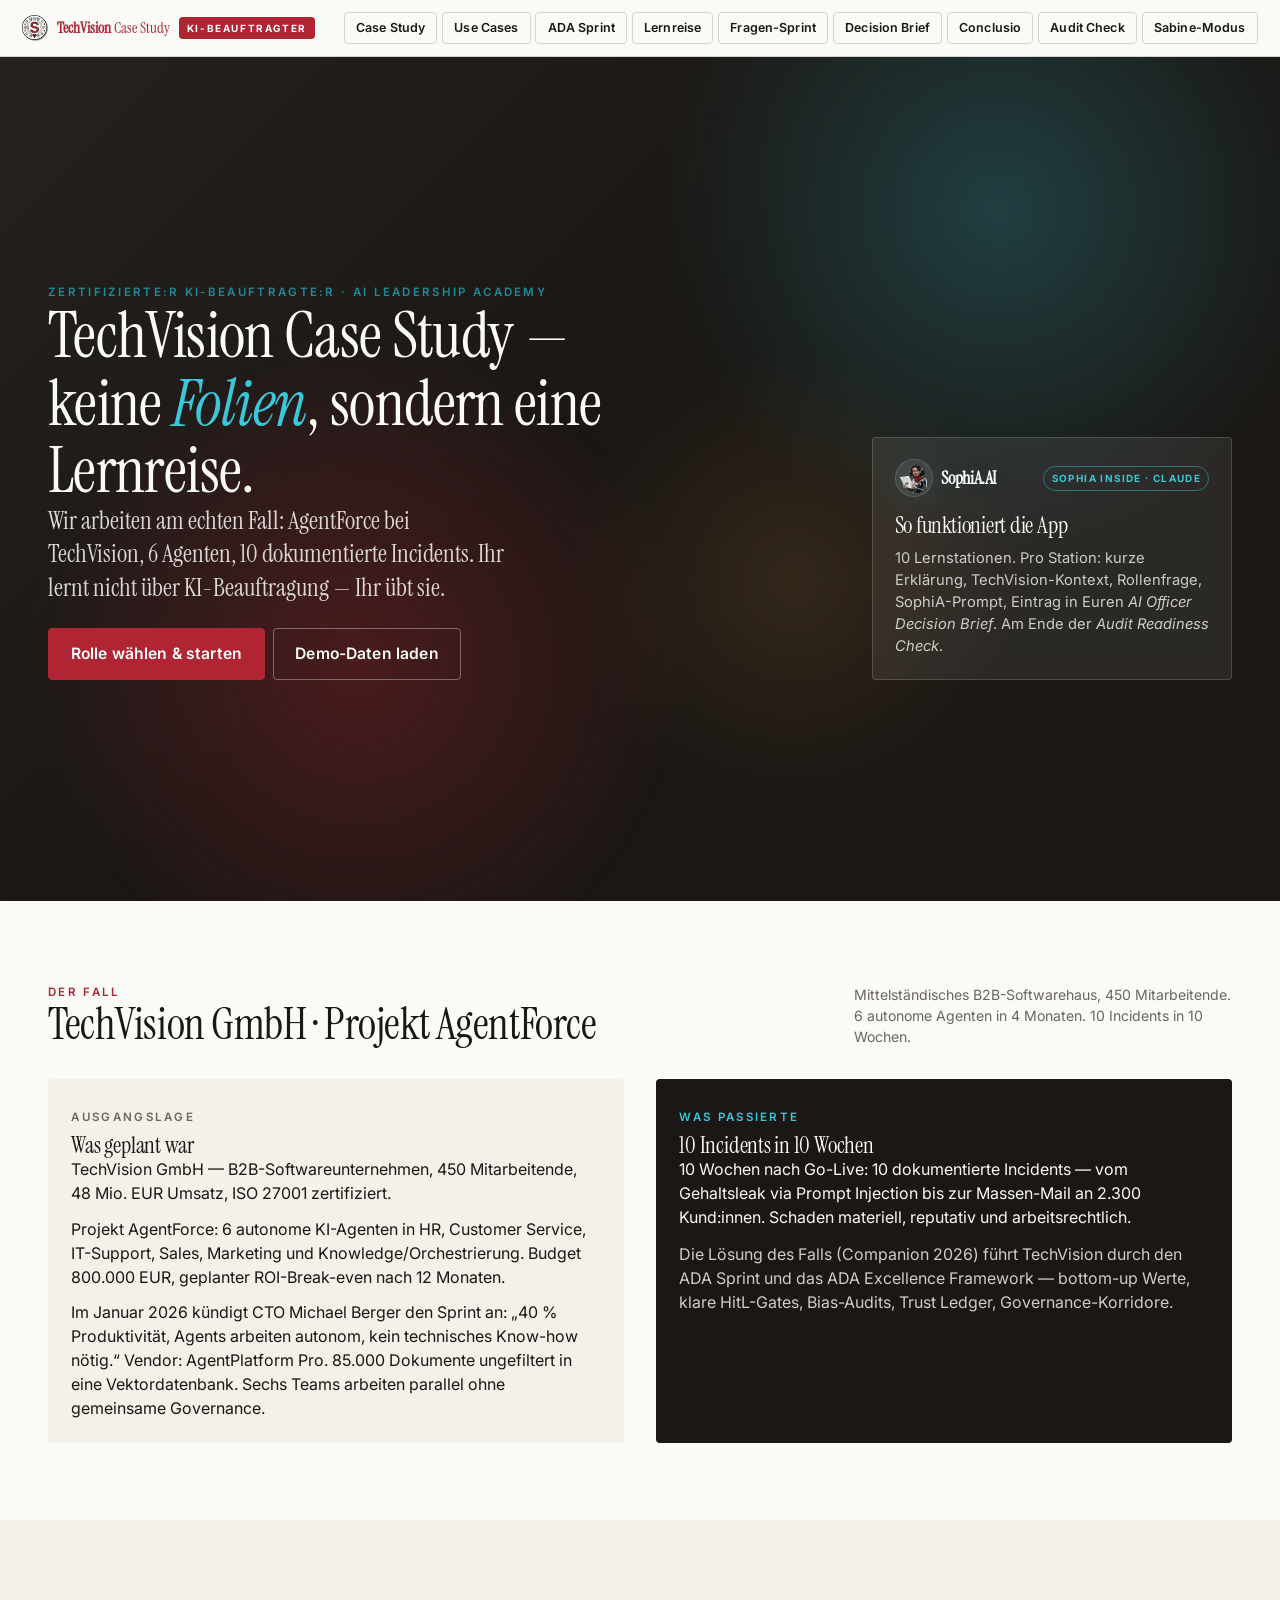
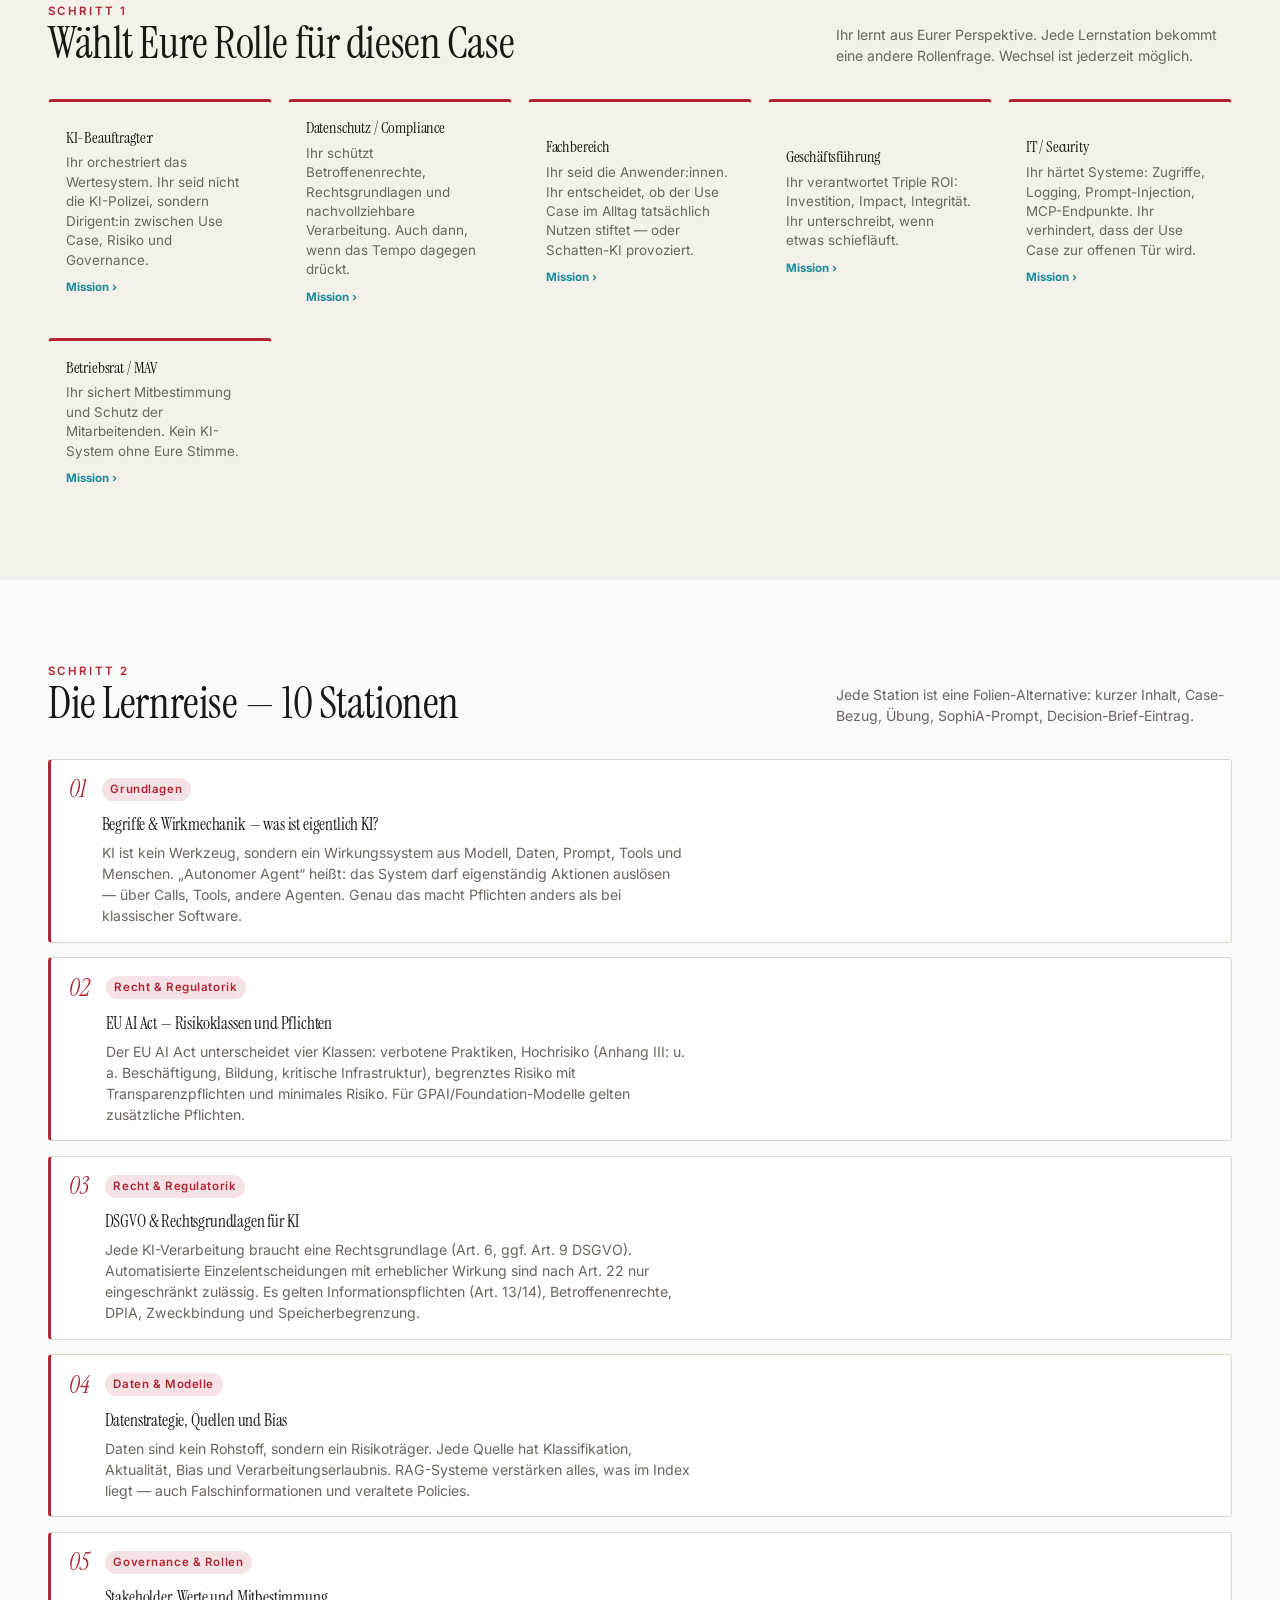
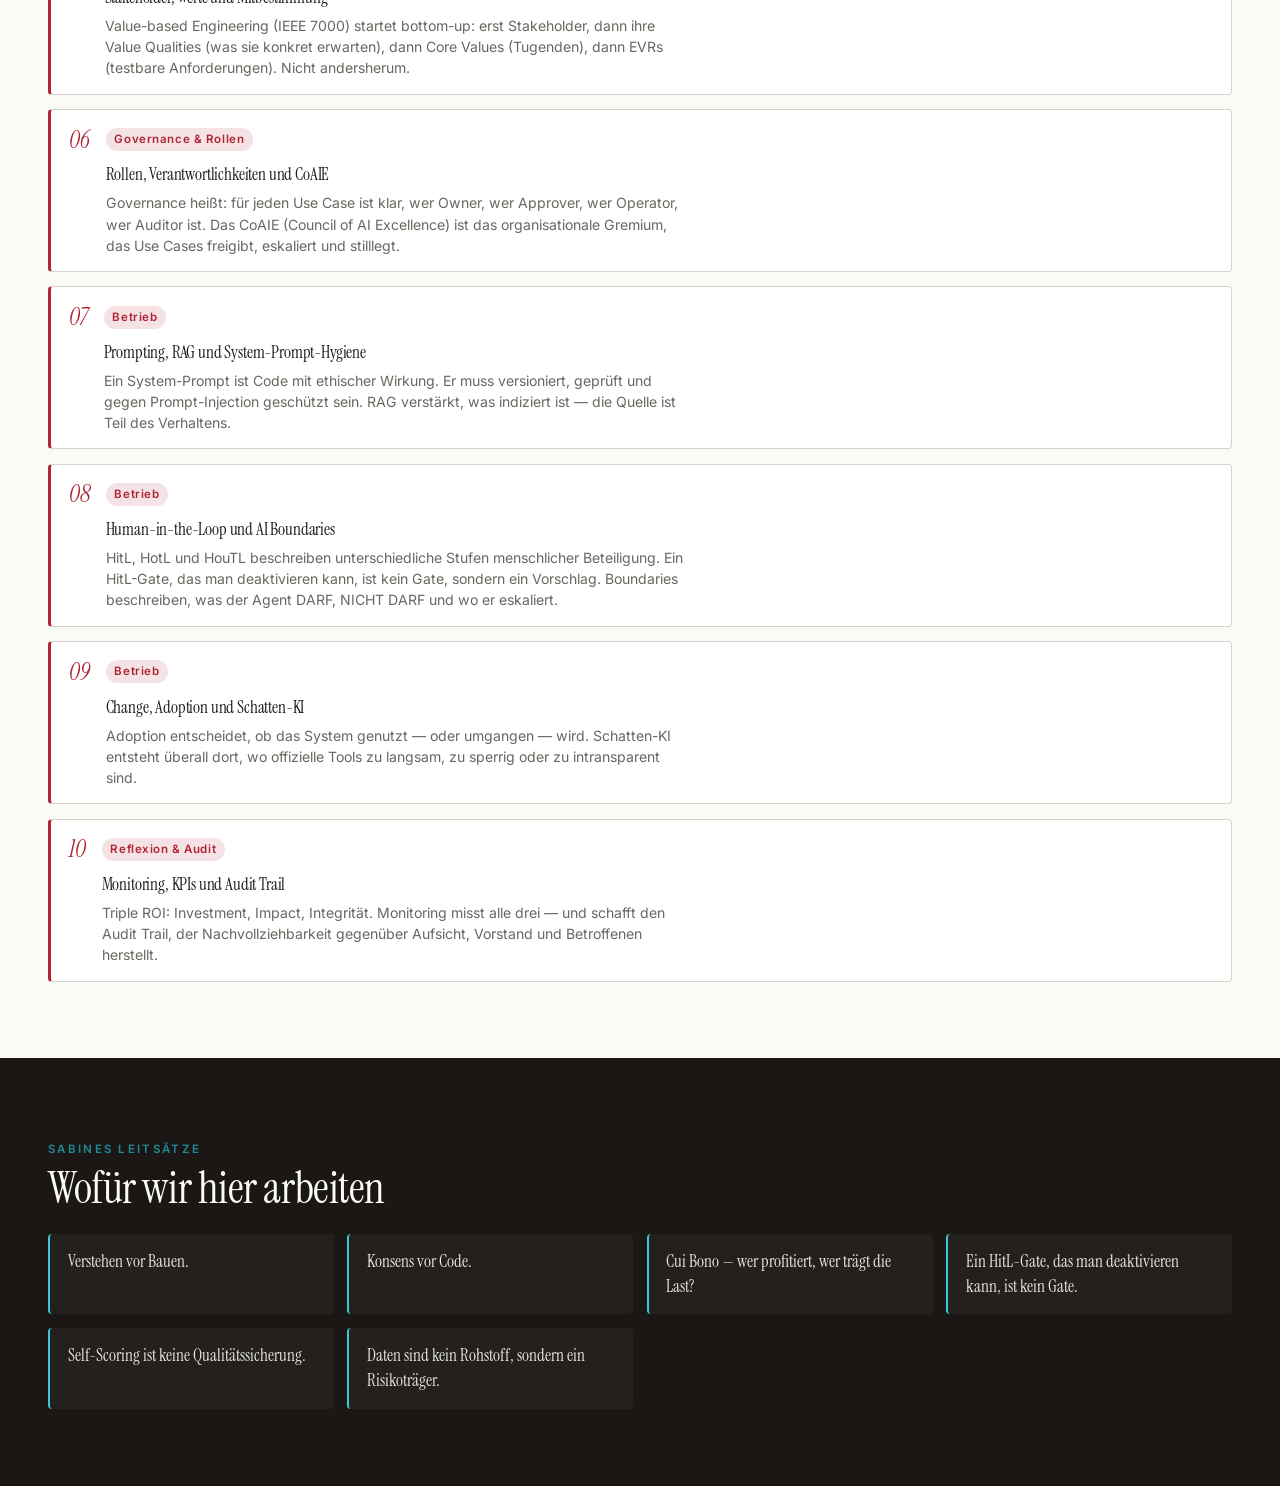
==== commit 5e552fef: "Add ADA Sprint interactive building blocks layout" ====
--- a/index.html
+++ b/index.html
@@ -12,8 +12,8 @@
       href="https://fonts.googleapis.com/css2?family=Inter:wght@400;500;600;700&family=Instrument+Serif:ital@0;1&family=JetBrains+Mono:wght@400;500&display=swap"
       rel="stylesheet"
     />
-    <script type="module" crossorigin src="./assets/index-DnA9egqZ.js"></script>
-    <link rel="stylesheet" crossorigin href="./assets/index-BGwkRu6k.css">
+    <script type="module" crossorigin src="./assets/index-BzdwgH1p.js"></script>
+    <link rel="stylesheet" crossorigin href="./assets/index-Br6NCrDg.css">
   </head>
   <body>
     <div id="root"></div>
--- a/assets/index-Br6NCrDg.css
+++ b/assets/index-Br6NCrDg.css
@@ -0,0 +1 @@
+*,:before,:after{--tw-border-spacing-x: 0;--tw-border-spacing-y: 0;--tw-translate-x: 0;--tw-translate-y: 0;--tw-rotate: 0;--tw-skew-x: 0;--tw-skew-y: 0;--tw-scale-x: 1;--tw-scale-y: 1;--tw-pan-x: ;--tw-pan-y: ;--tw-pinch-zoom: ;--tw-scroll-snap-strictness: proximity;--tw-gradient-from-position: ;--tw-gradient-via-position: ;--tw-gradient-to-position: ;--tw-ordinal: ;--tw-slashed-zero: ;--tw-numeric-figure: ;--tw-numeric-spacing: ;--tw-numeric-fraction: ;--tw-ring-inset: ;--tw-ring-offset-width: 0px;--tw-ring-offset-color: #fff;--tw-ring-color: rgb(59 130 246 / .5);--tw-ring-offset-shadow: 0 0 #0000;--tw-ring-shadow: 0 0 #0000;--tw-shadow: 0 0 #0000;--tw-shadow-colored: 0 0 #0000;--tw-blur: ;--tw-brightness: ;--tw-contrast: ;--tw-grayscale: ;--tw-hue-rotate: ;--tw-invert: ;--tw-saturate: ;--tw-sepia: ;--tw-drop-shadow: ;--tw-backdrop-blur: ;--tw-backdrop-brightness: ;--tw-backdrop-contrast: ;--tw-backdrop-grayscale: ;--tw-backdrop-hue-rotate: ;--tw-backdrop-invert: ;--tw-backdrop-opacity: ;--tw-backdrop-saturate: ;--tw-backdrop-sepia: ;--tw-contain-size: ;--tw-contain-layout: ;--tw-contain-paint: ;--tw-contain-style: }::backdrop{--tw-border-spacing-x: 0;--tw-border-spacing-y: 0;--tw-translate-x: 0;--tw-translate-y: 0;--tw-rotate: 0;--tw-skew-x: 0;--tw-skew-y: 0;--tw-scale-x: 1;--tw-scale-y: 1;--tw-pan-x: ;--tw-pan-y: ;--tw-pinch-zoom: ;--tw-scroll-snap-strictness: proximity;--tw-gradient-from-position: ;--tw-gradient-via-position: ;--tw-gradient-to-position: ;--tw-ordinal: ;--tw-slashed-zero: ;--tw-numeric-figure: ;--tw-numeric-spacing: ;--tw-numeric-fraction: ;--tw-ring-inset: ;--tw-ring-offset-width: 0px;--tw-ring-offset-color: #fff;--tw-ring-color: rgb(59 130 246 / .5);--tw-ring-offset-shadow: 0 0 #0000;--tw-ring-shadow: 0 0 #0000;--tw-shadow: 0 0 #0000;--tw-shadow-colored: 0 0 #0000;--tw-blur: ;--tw-brightness: ;--tw-contrast: ;--tw-grayscale: ;--tw-hue-rotate: ;--tw-invert: ;--tw-saturate: ;--tw-sepia: ;--tw-drop-shadow: ;--tw-backdrop-blur: ;--tw-backdrop-brightness: ;--tw-backdrop-contrast: ;--tw-backdrop-grayscale: ;--tw-backdrop-hue-rotate: ;--tw-backdrop-invert: ;--tw-backdrop-opacity: ;--tw-backdrop-saturate: ;--tw-backdrop-sepia: ;--tw-contain-size: ;--tw-contain-layout: ;--tw-contain-paint: ;--tw-contain-style: }*,:before,:after{box-sizing:border-box;border-width:0;border-style:solid;border-color:#e5e7eb}:before,:after{--tw-content: ""}html,:host{line-height:1.5;-webkit-text-size-adjust:100%;-moz-tab-size:4;-o-tab-size:4;tab-size:4;font-family:var(--font-sans);font-feature-settings:normal;font-variation-settings:normal;-webkit-tap-highlight-color:transparent}body{margin:0;line-height:inherit}hr{height:0;color:inherit;border-top-width:1px}abbr:where([title]){-webkit-text-decoration:underline dotted;text-decoration:underline dotted}h1,h2,h3,h4,h5,h6{font-size:inherit;font-weight:inherit}a{color:inherit;text-decoration:inherit}b,strong{font-weight:bolder}code,kbd,samp,pre{font-family:var(--font-mono);font-feature-settings:normal;font-variation-settings:normal;font-size:1em}small{font-size:80%}sub,sup{font-size:75%;line-height:0;position:relative;vertical-align:baseline}sub{bottom:-.25em}sup{top:-.5em}table{text-indent:0;border-color:inherit;border-collapse:collapse}button,input,optgroup,select,textarea{font-family:inherit;font-feature-settings:inherit;font-variation-settings:inherit;font-size:100%;font-weight:inherit;line-height:inherit;letter-spacing:inherit;color:inherit;margin:0;padding:0}button,select{text-transform:none}button,input:where([type=button]),input:where([type=reset]),input:where([type=submit]){-webkit-appearance:button;background-color:transparent;background-image:none}:-moz-focusring{outline:auto}:-moz-ui-invalid{box-shadow:none}progress{vertical-align:baseline}::-webkit-inner-spin-button,::-webkit-outer-spin-button{height:auto}[type=search]{-webkit-appearance:textfield;outline-offset:-2px}::-webkit-search-decoration{-webkit-appearance:none}::-webkit-file-upload-button{-webkit-appearance:button;font:inherit}summary{display:list-item}blockquote,dl,dd,h1,h2,h3,h4,h5,h6,hr,figure,p,pre{margin:0}fieldset{margin:0;padding:0}legend{padding:0}ol,ul,menu{list-style:none;margin:0;padding:0}dialog{padding:0}textarea{resize:vertical}input::-moz-placeholder,textarea::-moz-placeholder{opacity:1;color:#9ca3af}input::placeholder,textarea::placeholder{opacity:1;color:#9ca3af}button,[role=button]{cursor:pointer}:disabled{cursor:default}img,svg,video,canvas,audio,iframe,embed,object{display:block;vertical-align:middle}img,video{max-width:100%;height:auto}[hidden]:where(:not([hidden=until-found])){display:none}.container{width:100%}@media(min-width:640px){.container{max-width:640px}}@media(min-width:768px){.container{max-width:768px}}@media(min-width:1024px){.container{max-width:1024px}}@media(min-width:1280px){.container{max-width:1280px}}@media(min-width:1536px){.container{max-width:1536px}}.sr-only{position:absolute;width:1px;height:1px;padding:0;margin:-1px;overflow:hidden;clip:rect(0,0,0,0);white-space:nowrap;border-width:0}.pointer-events-none{pointer-events:none}.pointer-events-auto{pointer-events:auto}.visible{visibility:visible}.invisible{visibility:hidden}.fixed{position:fixed}.absolute{position:absolute}.relative{position:relative}.sticky{position:sticky}.inset-0{inset:0}.inset-x-0{left:0;right:0}.inset-y-0{top:0;bottom:0}.-bottom-12{bottom:-3rem}.-left-12{left:-3rem}.-right-12{right:-3rem}.-top-12{top:-3rem}.bottom-0{bottom:0}.left-0{left:0}.left-1{left:.25rem}.left-1\/2{left:50%}.left-2{left:.5rem}.left-\[50\%\]{left:50%}.right-0{right:0}.right-1{right:.25rem}.right-2{right:.5rem}.right-3{right:.75rem}.right-4{right:1rem}.top-0{top:0}.top-1\.5{top:.375rem}.top-1\/2{top:50%}.top-2{top:.5rem}.top-3\.5{top:.875rem}.top-4{top:1rem}.top-\[1px\]{top:1px}.top-\[50\%\]{top:50%}.top-\[60\%\]{top:60%}.top-full{top:100%}.z-10{z-index:10}.z-20{z-index:20}.z-50{z-index:50}.z-\[100\]{z-index:100}.z-\[1\]{z-index:1}.-mx-1{margin-left:-.25rem;margin-right:-.25rem}.mx-2{margin-left:.5rem;margin-right:.5rem}.mx-3\.5{margin-left:.875rem;margin-right:.875rem}.mx-4{margin-left:1rem;margin-right:1rem}.mx-auto{margin-left:auto;margin-right:auto}.my-0\.5{margin-top:.125rem;margin-bottom:.125rem}.my-1{margin-top:.25rem;margin-bottom:.25rem}.-ml-4{margin-left:-1rem}.-mt-4{margin-top:-1rem}.mb-1{margin-bottom:.25rem}.mb-4{margin-bottom:1rem}.ml-1{margin-left:.25rem}.ml-auto{margin-left:auto}.mr-2{margin-right:.5rem}.mt-1\.5{margin-top:.375rem}.mt-2{margin-top:.5rem}.mt-24{margin-top:6rem}.mt-4{margin-top:1rem}.mt-auto{margin-top:auto}.block{display:block}.flex{display:flex}.inline-flex{display:inline-flex}.table{display:table}.grid{display:grid}.hidden{display:none}.aspect-square{aspect-ratio:1 / 1}.aspect-video{aspect-ratio:16 / 9}.size-4{width:1rem;height:1rem}.h-1\.5{height:.375rem}.h-10{height:2.5rem}.h-11{height:2.75rem}.h-12{height:3rem}.h-2{height:.5rem}.h-2\.5{height:.625rem}.h-3{height:.75rem}.h-3\.5{height:.875rem}.h-4{height:1rem}.h-5{height:1.25rem}.h-6{height:1.5rem}.h-7{height:1.75rem}.h-8{height:2rem}.h-9{height:2.25rem}.h-\[1px\]{height:1px}.h-\[var\(--radix-navigation-menu-viewport-height\)\]{height:var(--radix-navigation-menu-viewport-height)}.h-\[var\(--radix-select-trigger-height\)\]{height:var(--radix-select-trigger-height)}.h-auto{height:auto}.h-full{height:100%}.h-px{height:1px}.h-svh{height:100svh}.max-h-\[--radix-context-menu-content-available-height\]{max-height:var(--radix-context-menu-content-available-height)}.max-h-\[--radix-select-content-available-height\]{max-height:var(--radix-select-content-available-height)}.max-h-\[300px\]{max-height:300px}.max-h-\[var\(--radix-dropdown-menu-content-available-height\)\]{max-height:var(--radix-dropdown-menu-content-available-height)}.max-h-screen{max-height:100vh}.min-h-0{min-height:0px}.min-h-10{min-height:2.5rem}.min-h-8{min-height:2rem}.min-h-9{min-height:2.25rem}.min-h-\[80px\]{min-height:80px}.min-h-screen{min-height:100vh}.min-h-svh{min-height:100svh}.w-0{width:0px}.w-1{width:.25rem}.w-10{width:2.5rem}.w-11{width:2.75rem}.w-2{width:.5rem}.w-2\.5{width:.625rem}.w-3{width:.75rem}.w-3\.5{width:.875rem}.w-3\/4{width:75%}.w-4{width:1rem}.w-5{width:1.25rem}.w-64{width:16rem}.w-7{width:1.75rem}.w-72{width:18rem}.w-8{width:2rem}.w-9{width:2.25rem}.w-\[100px\]{width:100px}.w-\[1px\]{width:1px}.w-\[var\(--sidebar-width\)\]{width:var(--sidebar-width)}.w-auto{width:auto}.w-full{width:100%}.w-max{width:-moz-max-content;width:max-content}.w-px{width:1px}.min-w-0{min-width:0px}.min-w-10{min-width:2.5rem}.min-w-11{min-width:2.75rem}.min-w-5{min-width:1.25rem}.min-w-9{min-width:2.25rem}.min-w-\[12rem\]{min-width:12rem}.min-w-\[8rem\]{min-width:8rem}.min-w-\[var\(--radix-select-trigger-width\)\]{min-width:var(--radix-select-trigger-width)}.max-w-\[var\(--skeleton-width\)\]{max-width:var(--skeleton-width)}.max-w-lg{max-width:32rem}.max-w-max{max-width:-moz-max-content;max-width:max-content}.max-w-md{max-width:28rem}.flex-1{flex:1 1 0%}.shrink-0{flex-shrink:0}.grow{flex-grow:1}.grow-0{flex-grow:0}.basis-full{flex-basis:100%}.caption-bottom{caption-side:bottom}.border-collapse{border-collapse:collapse}.origin-\[--radix-context-menu-content-transform-origin\]{transform-origin:var(--radix-context-menu-content-transform-origin)}.origin-\[--radix-dropdown-menu-content-transform-origin\]{transform-origin:var(--radix-dropdown-menu-content-transform-origin)}.origin-\[--radix-hover-card-content-transform-origin\]{transform-origin:var(--radix-hover-card-content-transform-origin)}.origin-\[--radix-menubar-content-transform-origin\]{transform-origin:var(--radix-menubar-content-transform-origin)}.origin-\[--radix-popover-content-transform-origin\]{transform-origin:var(--radix-popover-content-transform-origin)}.origin-\[--radix-select-content-transform-origin\]{transform-origin:var(--radix-select-content-transform-origin)}.origin-\[--radix-tooltip-content-transform-origin\]{transform-origin:var(--radix-tooltip-content-transform-origin)}.-translate-x-1\/2{--tw-translate-x: -50%;transform:translate(var(--tw-translate-x),var(--tw-translate-y)) rotate(var(--tw-rotate)) skew(var(--tw-skew-x)) skewY(var(--tw-skew-y)) scaleX(var(--tw-scale-x)) scaleY(var(--tw-scale-y))}.-translate-x-px{--tw-translate-x: -1px;transform:translate(var(--tw-translate-x),var(--tw-translate-y)) rotate(var(--tw-rotate)) skew(var(--tw-skew-x)) skewY(var(--tw-skew-y)) scaleX(var(--tw-scale-x)) scaleY(var(--tw-scale-y))}.-translate-y-1\/2{--tw-translate-y: -50%;transform:translate(var(--tw-translate-x),var(--tw-translate-y)) rotate(var(--tw-rotate)) skew(var(--tw-skew-x)) skewY(var(--tw-skew-y)) scaleX(var(--tw-scale-x)) scaleY(var(--tw-scale-y))}.translate-x-\[-50\%\]{--tw-translate-x: -50%;transform:translate(var(--tw-translate-x),var(--tw-translate-y)) rotate(var(--tw-rotate)) skew(var(--tw-skew-x)) skewY(var(--tw-skew-y)) scaleX(var(--tw-scale-x)) scaleY(var(--tw-scale-y))}.translate-x-px{--tw-translate-x: 1px;transform:translate(var(--tw-translate-x),var(--tw-translate-y)) rotate(var(--tw-rotate)) skew(var(--tw-skew-x)) skewY(var(--tw-skew-y)) scaleX(var(--tw-scale-x)) scaleY(var(--tw-scale-y))}.translate-y-\[-50\%\]{--tw-translate-y: -50%;transform:translate(var(--tw-translate-x),var(--tw-translate-y)) rotate(var(--tw-rotate)) skew(var(--tw-skew-x)) skewY(var(--tw-skew-y)) scaleX(var(--tw-scale-x)) scaleY(var(--tw-scale-y))}.rotate-45{--tw-rotate: 45deg;transform:translate(var(--tw-translate-x),var(--tw-translate-y)) rotate(var(--tw-rotate)) skew(var(--tw-skew-x)) skewY(var(--tw-skew-y)) scaleX(var(--tw-scale-x)) scaleY(var(--tw-scale-y))}.rotate-90{--tw-rotate: 90deg;transform:translate(var(--tw-translate-x),var(--tw-translate-y)) rotate(var(--tw-rotate)) skew(var(--tw-skew-x)) skewY(var(--tw-skew-y)) scaleX(var(--tw-scale-x)) scaleY(var(--tw-scale-y))}.transform{transform:translate(var(--tw-translate-x),var(--tw-translate-y)) rotate(var(--tw-rotate)) skew(var(--tw-skew-x)) skewY(var(--tw-skew-y)) scaleX(var(--tw-scale-x)) scaleY(var(--tw-scale-y))}@keyframes pulse{50%{opacity:.5}}.animate-pulse{animation:pulse 2s cubic-bezier(.4,0,.6,1) infinite}.cursor-default{cursor:default}.cursor-pointer{cursor:pointer}.touch-none{touch-action:none}.select-none{-webkit-user-select:none;-moz-user-select:none;user-select:none}.list-none{list-style-type:none}.flex-row{flex-direction:row}.flex-col{flex-direction:column}.flex-col-reverse{flex-direction:column-reverse}.flex-wrap{flex-wrap:wrap}.items-start{align-items:flex-start}.items-end{align-items:flex-end}.items-center{align-items:center}.items-stretch{align-items:stretch}.justify-center{justify-content:center}.justify-between{justify-content:space-between}.gap-1{gap:.25rem}.gap-1\.5{gap:.375rem}.gap-2{gap:.5rem}.gap-4{gap:1rem}.space-x-1>:not([hidden])~:not([hidden]){--tw-space-x-reverse: 0;margin-right:calc(.25rem * var(--tw-space-x-reverse));margin-left:calc(.25rem * calc(1 - var(--tw-space-x-reverse)))}.space-x-4>:not([hidden])~:not([hidden]){--tw-space-x-reverse: 0;margin-right:calc(1rem * var(--tw-space-x-reverse));margin-left:calc(1rem * calc(1 - var(--tw-space-x-reverse)))}.space-y-1>:not([hidden])~:not([hidden]){--tw-space-y-reverse: 0;margin-top:calc(.25rem * calc(1 - var(--tw-space-y-reverse)));margin-bottom:calc(.25rem * var(--tw-space-y-reverse))}.space-y-1\.5>:not([hidden])~:not([hidden]){--tw-space-y-reverse: 0;margin-top:calc(.375rem * calc(1 - var(--tw-space-y-reverse)));margin-bottom:calc(.375rem * var(--tw-space-y-reverse))}.space-y-2>:not([hidden])~:not([hidden]){--tw-space-y-reverse: 0;margin-top:calc(.5rem * calc(1 - var(--tw-space-y-reverse)));margin-bottom:calc(.5rem * var(--tw-space-y-reverse))}.space-y-4>:not([hidden])~:not([hidden]){--tw-space-y-reverse: 0;margin-top:calc(1rem * calc(1 - var(--tw-space-y-reverse)));margin-bottom:calc(1rem * var(--tw-space-y-reverse))}.overflow-auto{overflow:auto}.overflow-hidden{overflow:hidden}.overflow-y-auto{overflow-y:auto}.overflow-x-hidden{overflow-x:hidden}.whitespace-nowrap{white-space:nowrap}.break-words{overflow-wrap:break-word}.rounded-\[2px\]{border-radius:2px}.rounded-\[inherit\]{border-radius:inherit}.rounded-full{border-radius:9999px}.rounded-lg{border-radius:.5625rem}.rounded-md{border-radius:.375rem}.rounded-sm{border-radius:.1875rem}.rounded-xl{border-radius:.75rem}.rounded-t-\[10px\]{border-top-left-radius:10px;border-top-right-radius:10px}.rounded-tl-sm{border-top-left-radius:.1875rem}.border{border-width:1px}.border-2{border-width:2px}.border-\[1\.5px\]{border-width:1.5px}.border-y{border-top-width:1px;border-bottom-width:1px}.border-b{border-bottom-width:1px}.border-l{border-left-width:1px}.border-r{border-right-width:1px}.border-t{border-top-width:1px}.border-dashed{border-style:dashed}.border-\[--color-border\]{border-color:var(--color-border)}.border-border\/50{border-color:hsl(var(--border) / .5)}.border-card-border{--tw-border-opacity: 1;border-color:hsl(var(--card-border) / var(--tw-border-opacity, 1))}.border-destructive{--tw-border-opacity: 1;border-color:hsl(var(--destructive) / var(--tw-border-opacity, 1))}.border-destructive-border{border-color:var(--destructive-border)}.border-destructive\/50{border-color:hsl(var(--destructive) / .5)}.border-input{--tw-border-opacity: 1;border-color:hsl(var(--input) / var(--tw-border-opacity, 1))}.border-primary{--tw-border-opacity: 1;border-color:hsl(var(--primary) / var(--tw-border-opacity, 1))}.border-primary-border{border-color:var(--primary-border)}.border-secondary-border{border-color:var(--secondary-border)}.border-sidebar-border{--tw-border-opacity: 1;border-color:hsl(var(--sidebar-border) / var(--tw-border-opacity, 1))}.border-transparent{border-color:transparent}.border-l-transparent{border-left-color:transparent}.border-t-transparent{border-top-color:transparent}.bg-\[--color-bg\]{background-color:var(--color-bg)}.bg-accent{--tw-bg-opacity: 1;background-color:hsl(var(--accent) / var(--tw-bg-opacity, 1))}.bg-background{--tw-bg-opacity: 1;background-color:hsl(var(--background) / var(--tw-bg-opacity, 1))}.bg-black\/80{background-color:#000c}.bg-border{--tw-bg-opacity: 1;background-color:hsl(var(--border) / var(--tw-bg-opacity, 1))}.bg-card{--tw-bg-opacity: 1;background-color:hsl(var(--card) / var(--tw-bg-opacity, 1))}.bg-destructive{--tw-bg-opacity: 1;background-color:hsl(var(--destructive) / var(--tw-bg-opacity, 1))}.bg-foreground{--tw-bg-opacity: 1;background-color:hsl(var(--foreground) / var(--tw-bg-opacity, 1))}.bg-gray-50{--tw-bg-opacity: 1;background-color:rgb(249 250 251 / var(--tw-bg-opacity, 1))}.bg-muted{--tw-bg-opacity: 1;background-color:hsl(var(--muted) / var(--tw-bg-opacity, 1))}.bg-muted\/50{background-color:hsl(var(--muted) / .5)}.bg-popover{--tw-bg-opacity: 1;background-color:hsl(var(--popover) / var(--tw-bg-opacity, 1))}.bg-primary{--tw-bg-opacity: 1;background-color:hsl(var(--primary) / var(--tw-bg-opacity, 1))}.bg-secondary{--tw-bg-opacity: 1;background-color:hsl(var(--secondary) / var(--tw-bg-opacity, 1))}.bg-sidebar{--tw-bg-opacity: 1;background-color:hsl(var(--sidebar) / var(--tw-bg-opacity, 1))}.bg-sidebar-border{--tw-bg-opacity: 1;background-color:hsl(var(--sidebar-border) / var(--tw-bg-opacity, 1))}.bg-transparent{background-color:transparent}.fill-current{fill:currentColor}.p-0{padding:0}.p-1{padding:.25rem}.p-2{padding:.5rem}.p-3{padding:.75rem}.p-4{padding:1rem}.p-6{padding:1.5rem}.p-\[1px\]{padding:1px}.px-1{padding-left:.25rem;padding-right:.25rem}.px-2{padding-left:.5rem;padding-right:.5rem}.px-2\.5{padding-left:.625rem;padding-right:.625rem}.px-3{padding-left:.75rem;padding-right:.75rem}.px-4{padding-left:1rem;padding-right:1rem}.px-5{padding-left:1.25rem;padding-right:1.25rem}.px-8{padding-left:2rem;padding-right:2rem}.py-0\.5{padding-top:.125rem;padding-bottom:.125rem}.py-1{padding-top:.25rem;padding-bottom:.25rem}.py-1\.5{padding-top:.375rem;padding-bottom:.375rem}.py-2{padding-top:.5rem;padding-bottom:.5rem}.py-3{padding-top:.75rem;padding-bottom:.75rem}.py-4{padding-top:1rem;padding-bottom:1rem}.py-6{padding-top:1.5rem;padding-bottom:1.5rem}.pb-3{padding-bottom:.75rem}.pb-4{padding-bottom:1rem}.pl-2\.5{padding-left:.625rem}.pl-4{padding-left:1rem}.pl-8{padding-left:2rem}.pr-2{padding-right:.5rem}.pr-2\.5{padding-right:.625rem}.pr-8{padding-right:2rem}.pt-0{padding-top:0}.pt-1{padding-top:.25rem}.pt-3{padding-top:.75rem}.pt-4{padding-top:1rem}.pt-6{padding-top:1.5rem}.text-left{text-align:left}.text-center{text-align:center}.align-middle{vertical-align:middle}.font-mono{font-family:var(--font-mono)}.text-2xl{font-size:1.5rem;line-height:2rem}.text-\[0\.8rem\]{font-size:.8rem}.text-base{font-size:1rem;line-height:1.5rem}.text-lg{font-size:1.125rem;line-height:1.75rem}.text-sm{font-size:.875rem;line-height:1.25rem}.text-xs{font-size:.75rem;line-height:1rem}.font-bold{font-weight:700}.font-medium{font-weight:500}.font-normal{font-weight:400}.font-semibold{font-weight:600}.tabular-nums{--tw-numeric-spacing: tabular-nums;font-variant-numeric:var(--tw-ordinal) var(--tw-slashed-zero) var(--tw-numeric-figure) var(--tw-numeric-spacing) var(--tw-numeric-fraction)}.leading-none{line-height:1}.tracking-tight{letter-spacing:-.025em}.tracking-widest{letter-spacing:.1em}.text-accent-foreground{--tw-text-opacity: 1;color:hsl(var(--accent-foreground) / var(--tw-text-opacity, 1))}.text-card-foreground{--tw-text-opacity: 1;color:hsl(var(--card-foreground) / var(--tw-text-opacity, 1))}.text-current{color:currentColor}.text-destructive{--tw-text-opacity: 1;color:hsl(var(--destructive) / var(--tw-text-opacity, 1))}.text-destructive-foreground{--tw-text-opacity: 1;color:hsl(var(--destructive-foreground) / var(--tw-text-opacity, 1))}.text-foreground{--tw-text-opacity: 1;color:hsl(var(--foreground) / var(--tw-text-opacity, 1))}.text-foreground\/50{color:hsl(var(--foreground) / .5)}.text-gray-600{--tw-text-opacity: 1;color:rgb(75 85 99 / var(--tw-text-opacity, 1))}.text-gray-900{--tw-text-opacity: 1;color:rgb(17 24 39 / var(--tw-text-opacity, 1))}.text-muted-foreground{--tw-text-opacity: 1;color:hsl(var(--muted-foreground) / var(--tw-text-opacity, 1))}.text-popover-foreground{--tw-text-opacity: 1;color:hsl(var(--popover-foreground) / var(--tw-text-opacity, 1))}.text-primary{--tw-text-opacity: 1;color:hsl(var(--primary) / var(--tw-text-opacity, 1))}.text-primary-foreground{--tw-text-opacity: 1;color:hsl(var(--primary-foreground) / var(--tw-text-opacity, 1))}.text-red-500{--tw-text-opacity: 1;color:rgb(239 68 68 / var(--tw-text-opacity, 1))}.text-secondary-foreground{--tw-text-opacity: 1;color:hsl(var(--secondary-foreground) / var(--tw-text-opacity, 1))}.text-sidebar-foreground{--tw-text-opacity: 1;color:hsl(var(--sidebar-foreground) / var(--tw-text-opacity, 1))}.text-sidebar-foreground\/70{color:hsl(var(--sidebar-foreground) / .7)}.opacity-0{opacity:0}.opacity-50{opacity:.5}.opacity-60{opacity:.6}.opacity-70{opacity:.7}.opacity-90{opacity:.9}.shadow-\[0_0_0_1px_hsl\(var\(--sidebar-border\)\)\]{--tw-shadow: 0 0 0 1px hsl(var(--sidebar-border));--tw-shadow-colored: 0 0 0 1px var(--tw-shadow-color);box-shadow:var(--tw-ring-offset-shadow, 0 0 #0000),var(--tw-ring-shadow, 0 0 #0000),var(--tw-shadow)}.shadow-lg{--tw-shadow: 0 10px 15px -3px rgb(0 0 0 / .1), 0 4px 6px -4px rgb(0 0 0 / .1);--tw-shadow-colored: 0 10px 15px -3px var(--tw-shadow-color), 0 4px 6px -4px var(--tw-shadow-color);box-shadow:var(--tw-ring-offset-shadow, 0 0 #0000),var(--tw-ring-shadow, 0 0 #0000),var(--tw-shadow)}.shadow-md{--tw-shadow: 0 4px 6px -1px rgb(0 0 0 / .1), 0 2px 4px -2px rgb(0 0 0 / .1);--tw-shadow-colored: 0 4px 6px -1px var(--tw-shadow-color), 0 2px 4px -2px var(--tw-shadow-color);box-shadow:var(--tw-ring-offset-shadow, 0 0 #0000),var(--tw-ring-shadow, 0 0 #0000),var(--tw-shadow)}.shadow-none{--tw-shadow: 0 0 #0000;--tw-shadow-colored: 0 0 #0000;box-shadow:var(--tw-ring-offset-shadow, 0 0 #0000),var(--tw-ring-shadow, 0 0 #0000),var(--tw-shadow)}.shadow-sm{--tw-shadow: 0 1px 2px 0 rgb(0 0 0 / .05);--tw-shadow-colored: 0 1px 2px 0 var(--tw-shadow-color);box-shadow:var(--tw-ring-offset-shadow, 0 0 #0000),var(--tw-ring-shadow, 0 0 #0000),var(--tw-shadow)}.shadow-xl{--tw-shadow: 0 20px 25px -5px rgb(0 0 0 / .1), 0 8px 10px -6px rgb(0 0 0 / .1);--tw-shadow-colored: 0 20px 25px -5px var(--tw-shadow-color), 0 8px 10px -6px var(--tw-shadow-color);box-shadow:var(--tw-ring-offset-shadow, 0 0 #0000),var(--tw-ring-shadow, 0 0 #0000),var(--tw-shadow)}.outline-none{outline:2px solid transparent;outline-offset:2px}.outline{outline-style:solid}.outline-2{outline-width:2px}.outline-offset-2{outline-offset:2px}.outline-transparent{outline-color:transparent}.ring-0{--tw-ring-offset-shadow: var(--tw-ring-inset) 0 0 0 var(--tw-ring-offset-width) var(--tw-ring-offset-color);--tw-ring-shadow: var(--tw-ring-inset) 0 0 0 calc(0px + var(--tw-ring-offset-width)) var(--tw-ring-color);box-shadow:var(--tw-ring-offset-shadow),var(--tw-ring-shadow),var(--tw-shadow, 0 0 #0000)}.ring-2{--tw-ring-offset-shadow: var(--tw-ring-inset) 0 0 0 var(--tw-ring-offset-width) var(--tw-ring-offset-color);--tw-ring-shadow: var(--tw-ring-inset) 0 0 0 calc(2px + var(--tw-ring-offset-width)) var(--tw-ring-color);box-shadow:var(--tw-ring-offset-shadow),var(--tw-ring-shadow),var(--tw-shadow, 0 0 #0000)}.ring-ring{--tw-ring-opacity: 1;--tw-ring-color: hsl(var(--ring) / var(--tw-ring-opacity, 1))}.ring-sidebar-ring{--tw-ring-opacity: 1;--tw-ring-color: hsl(var(--sidebar-ring) / var(--tw-ring-opacity, 1))}.ring-offset-background{--tw-ring-offset-color: hsl(var(--background) / 1)}.filter{filter:var(--tw-blur) var(--tw-brightness) var(--tw-contrast) var(--tw-grayscale) var(--tw-hue-rotate) var(--tw-invert) var(--tw-saturate) var(--tw-sepia) var(--tw-drop-shadow)}.transition{transition-property:color,background-color,border-color,text-decoration-color,fill,stroke,opacity,box-shadow,transform,filter,backdrop-filter;transition-timing-function:cubic-bezier(.4,0,.2,1);transition-duration:.15s}.transition-\[left\,right\,width\]{transition-property:left,right,width;transition-timing-function:cubic-bezier(.4,0,.2,1);transition-duration:.15s}.transition-\[margin\,opacity\]{transition-property:margin,opacity;transition-timing-function:cubic-bezier(.4,0,.2,1);transition-duration:.15s}.transition-\[width\,height\,padding\]{transition-property:width,height,padding;transition-timing-function:cubic-bezier(.4,0,.2,1);transition-duration:.15s}.transition-\[width\]{transition-property:width;transition-timing-function:cubic-bezier(.4,0,.2,1);transition-duration:.15s}.transition-all{transition-property:all;transition-timing-function:cubic-bezier(.4,0,.2,1);transition-duration:.15s}.transition-colors{transition-property:color,background-color,border-color,text-decoration-color,fill,stroke;transition-timing-function:cubic-bezier(.4,0,.2,1);transition-duration:.15s}.transition-opacity{transition-property:opacity;transition-timing-function:cubic-bezier(.4,0,.2,1);transition-duration:.15s}.transition-transform{transition-property:transform;transition-timing-function:cubic-bezier(.4,0,.2,1);transition-duration:.15s}.duration-1000{transition-duration:1s}.duration-200{transition-duration:.2s}.ease-in-out{transition-timing-function:cubic-bezier(.4,0,.2,1)}.ease-linear{transition-timing-function:linear}@keyframes enter{0%{opacity:var(--tw-enter-opacity, 1);transform:translate3d(var(--tw-enter-translate-x, 0),var(--tw-enter-translate-y, 0),0) scale3d(var(--tw-enter-scale, 1),var(--tw-enter-scale, 1),var(--tw-enter-scale, 1)) rotate(var(--tw-enter-rotate, 0))}}@keyframes exit{to{opacity:var(--tw-exit-opacity, 1);transform:translate3d(var(--tw-exit-translate-x, 0),var(--tw-exit-translate-y, 0),0) scale3d(var(--tw-exit-scale, 1),var(--tw-exit-scale, 1),var(--tw-exit-scale, 1)) rotate(var(--tw-exit-rotate, 0))}}.animate-in{animation-name:enter;animation-duration:.15s;--tw-enter-opacity: initial;--tw-enter-scale: initial;--tw-enter-rotate: initial;--tw-enter-translate-x: initial;--tw-enter-translate-y: initial}.fade-in,.fade-in-0{--tw-enter-opacity: 0}.fade-in-80{--tw-enter-opacity: .8}.zoom-in-95{--tw-enter-scale: .95}.duration-1000{animation-duration:1s}.duration-200{animation-duration:.2s}.ease-in-out{animation-timing-function:cubic-bezier(.4,0,.2,1)}.ease-linear{animation-timing-function:linear}.\[border-color\:var\(--badge-outline\)\]{border-color:var(--badge-outline)}.\[border-color\:var\(--button-outline\)\]{border-color:var(--button-outline)}:root{--wine: #B02534;--wine-deep: #7E1925;--wine-soft: #F5E2E4;--teal: #39C7D9;--teal-deep: #1F8A98;--teal-soft: #E0F6F9;--offwhite: #FAFAF7;--paper: #F4F1EA;--ada-black: #0A0A0A;--ink: #1A1714;--grey: #6B6660;--grey-line: #D9D4CB;--grey-soft: #EFECE5;--act: #B02533;--ada-design: #D49341;--align: #0D4F3D;--serif: "Instrument Serif", "Playfair Display", Georgia, serif;--sans: "Inter", system-ui, -apple-system, sans-serif;--mono: "JetBrains Mono", ui-monospace, Menlo, monospace;--max: 1320px;--rad: 4px}html,body{height:100%}html{scroll-behavior:smooth}body{font-family:var(--sans);font-size:16px;line-height:1.5;color:var(--ink);background:var(--offwhite);-webkit-font-smoothing:antialiased;text-rendering:optimizeLegibility}body,#root{min-height:100vh}h1,h2,h3{font-family:var(--serif);font-weight:400;line-height:1.05;letter-spacing:-.01em;color:var(--ink)}h1{font-size:clamp(2.2rem,5vw,4.4rem)}h2{font-size:clamp(1.7rem,3.4vw,2.8rem)}h3{font-size:clamp(1.15rem,1.8vw,1.5rem)}h4{font-size:.95rem;font-family:var(--sans);font-weight:600;letter-spacing:.02em;text-transform:uppercase;color:var(--ink)}em{font-style:italic}strong{font-weight:600}p{max-width:65ch}p+p{margin-top:.7rem}a{color:var(--wine);text-decoration:none}a:hover{color:var(--wine-deep);text-decoration:underline}.eyebrow{font-family:var(--sans);font-size:.72rem;font-weight:600;letter-spacing:.2em;text-transform:uppercase;color:var(--wine);display:inline-block}.eyebrow--muted{color:var(--grey)}.eyebrow--teal{color:var(--teal-deep)}.kicker{display:inline-block;font-size:.68rem;font-weight:700;letter-spacing:.2em;text-transform:uppercase;padding:.3rem .7rem;border:1px solid currentColor;border-radius:var(--rad)}.pull{font-family:var(--serif);font-style:italic;font-size:clamp(1.3rem,2.2vw,1.9rem);line-height:1.25;color:var(--wine);max-width:30ch}.muted{color:var(--grey)}.tiny{font-size:.8rem}.small{font-size:.88rem}.center{text-align:center}.container{max-width:var(--max);margin:0 auto;padding:0 clamp(1.2rem,4vw,3rem)}.row{display:flex;gap:1rem;align-items:center;flex-wrap:wrap}.row--between{justify-content:space-between}.col{display:flex;flex-direction:column;gap:1rem}.stack>*+*{margin-top:1rem}.stack-sm>*+*{margin-top:.5rem}.stack-lg>*+*{margin-top:2rem}.grid-2{display:grid;grid-template-columns:1fr 1fr;gap:2rem}.grid-3{display:grid;grid-template-columns:repeat(3,1fr);gap:1.25rem}.grid-4{display:grid;grid-template-columns:repeat(4,1fr);gap:1.1rem}.grid-5{display:grid;grid-template-columns:repeat(5,1fr);gap:.9rem}@media(max-width:980px){.grid-2,.grid-3,.grid-4,.grid-5{grid-template-columns:1fr}}.topbar{position:sticky;top:0;z-index:50;background:#fafaf7f0;-webkit-backdrop-filter:saturate(140%) blur(8px);backdrop-filter:saturate(140%) blur(8px);border-bottom:1px solid var(--grey-line)}.topbar__inner{max-width:1480px;margin:0 auto;padding:.45rem clamp(.8rem,2vw,1.4rem);display:flex;gap:.55rem;align-items:center;flex-wrap:nowrap;min-height:56px}.topbar__brand{display:flex;gap:.55rem;align-items:center;font-family:var(--serif);font-size:.95rem;white-space:nowrap;flex-shrink:0}.topbar__brand img{height:26px;width:auto;display:block}.topbar__brand .topbar__sophia-logo{height:34px;max-width:116px;-o-object-fit:contain;object-fit:contain;-o-object-position:left center;object-position:left center;filter:drop-shadow(0 4px 10px rgba(176,37,52,.12))}.topbar__brand strong{font-weight:600}.topbar__phase{font-size:.62rem;font-weight:700;letter-spacing:.16em;text-transform:uppercase;padding:.22rem .5rem;border-radius:var(--rad);color:#fff;flex-shrink:0}.topbar__phase[data-phase=ACT]{background:var(--act)}.topbar__phase[data-phase=DESIGN]{background:var(--ada-design)}.topbar__phase[data-phase=ALIGN]{background:var(--align)}.topbar__spacer{flex:1;min-width:.4rem}.topbar__timer{font-family:var(--mono);font-size:.88rem;color:var(--ink);flex-shrink:0;letter-spacing:-.02em}.topbar__timer.warn{color:var(--wine);font-weight:600}.topbar__group{font-size:.72rem;color:var(--grey);flex-shrink:1;min-width:0;overflow:hidden;text-overflow:ellipsis;white-space:nowrap;max-width:22ch}.topbar__status{font-size:.62rem;font-weight:600;letter-spacing:.04em;padding:.2rem .5rem;border-radius:999px;flex-shrink:0;white-space:nowrap}.topbar__nav{display:flex;gap:.3rem;flex-shrink:0;margin-left:.3rem}.topbar__nav .btn{padding:.4rem .7rem;font-size:.78rem}.topbar .btn--sm{padding:.38rem .7rem;font-size:.78rem}@media(max-width:1280px){.topbar__group{display:none}}@media(max-width:1100px){.topbar__brand span{display:none}.topbar__nav .btn{padding:.38rem .55rem;font-size:.74rem}}@media(max-width:900px){.topbar__inner{overflow-x:auto}}.topbar__status.live{background:#0d4f3d1f;color:var(--align)}.topbar__status.off{background:var(--grey-soft);color:var(--grey)}.status-dot{display:inline-block;width:7px;height:7px;border-radius:50%;margin-right:.35rem;vertical-align:1px}.status-dot.live{background:var(--align)}.status-dot.off{background:var(--grey)}.btn{display:inline-flex;align-items:center;gap:.5rem;font-family:var(--sans);font-size:.86rem;font-weight:600;padding:.6rem 1.05rem;background:var(--wine);color:#fff;border:1px solid var(--wine);border-radius:var(--rad);cursor:pointer;transition:transform .12s,background .18s,border-color .18s;text-decoration:none;letter-spacing:.01em}.btn:hover{background:var(--wine-deep);border-color:var(--wine-deep);color:#fff;text-decoration:none}.btn:active{transform:translateY(1px)}.btn--ghost{background:transparent;color:var(--ink);border-color:var(--grey-line)}.btn--ghost:hover{background:var(--grey-soft);color:var(--ink);border-color:var(--ink)}.btn--teal{background:var(--teal-deep);border-color:var(--teal-deep)}.btn--teal:hover{background:#166872;border-color:#166872}.btn--ink{background:var(--ink);border-color:var(--ink)}.btn--ink:hover{background:var(--ada-black);border-color:var(--ada-black)}.btn--lg{font-size:.98rem;padding:.8rem 1.35rem}.btn--sm{font-size:.76rem;padding:.4rem .75rem}.btn[disabled]{opacity:.45;cursor:not-allowed;pointer-events:none}.btn-row{display:flex;gap:.5rem;flex-wrap:wrap}.card{background:#fff;border:1px solid var(--grey-line);border-radius:var(--rad);padding:1.4rem}.card--paper{background:var(--paper);border-color:transparent}.card--ink{background:var(--ink);color:var(--offwhite);border-color:transparent}.card--ink h2,.card--ink h3,.card--ink h4{color:var(--offwhite)}.card--ink .eyebrow{color:var(--teal)}.card--wine{background:var(--wine);color:#fff;border-color:transparent}.card--wine h2,.card--wine h3{color:#fff}.card__title{font-family:var(--serif);font-size:1.4rem;line-height:1.1;margin-bottom:.5rem}.card__meta{font-size:.76rem;color:var(--grey);letter-spacing:.05em;text-transform:uppercase}label.field{display:block;margin-bottom:1.05rem}label.field>.label{display:block;font-size:.82rem;font-weight:600;color:var(--ink);margin-bottom:.25rem}label.field>.hint{display:block;font-size:.78rem;color:var(--grey);margin-bottom:.4rem;line-height:1.4}input[type=text],input[type=number],textarea,select{width:100%;font-family:var(--sans);font-size:.94rem;padding:.6rem .75rem;border:1px solid var(--grey-line);border-radius:var(--rad);background:#fff;color:var(--ink);transition:border-color .15s}textarea{min-height:92px;resize:vertical;line-height:1.5}input:focus,textarea:focus,select:focus{outline:none;border-color:var(--wine)}.checkbox{display:flex;gap:.6rem;align-items:flex-start;cursor:pointer;padding:.45rem 0;font-size:.92rem;line-height:1.45}.checkbox input{margin-top:.2rem;accent-color:var(--wine);width:16px;height:16px}.hero{min-height:calc(100vh - 56px);background:var(--ink);color:var(--offwhite);display:flex;align-items:center;position:relative;overflow:hidden;padding:4rem 0}.hero:before{content:"";position:absolute;inset:0;background:radial-gradient(circle at 78% 18%,rgba(57,199,217,.24),transparent 28%),radial-gradient(circle at 28% 72%,rgba(176,37,52,.34),transparent 30%),radial-gradient(circle at 62% 62%,rgba(212,147,65,.14),transparent 24%),linear-gradient(135deg,rgba(255,255,255,.05),transparent 45%);opacity:.95}.hero h1{color:var(--offwhite)}.hero h1 em{font-style:italic;color:var(--teal)}.hero__grid{display:grid;grid-template-columns:1.4fr 1fr;gap:4rem;align-items:end;position:relative;z-index:2}@media(max-width:980px){.hero__grid{grid-template-columns:1fr;gap:2rem}}.hero__start-card{background:#fafaf714;border:1px solid rgba(250,250,247,.16);padding:1.35rem;border-radius:var(--rad);-webkit-backdrop-filter:blur(10px);backdrop-filter:blur(10px);max-width:360px;justify-self:end}.hero__start-card h3{color:var(--offwhite);margin-top:.4rem}.hero__start-card p{color:#fafaf7c7;font-size:.92rem;margin-top:.6rem}.hero__start-card img{width:150px;height:150px;background:#fff;padding:.5rem;margin-top:1rem;display:block}.hero__sophia-lockup{display:flex;align-items:center;justify-content:space-between;gap:.8rem;margin-bottom:.95rem}.hero__sophia-wordmark{display:inline-flex;align-items:center;gap:.55rem;min-width:0;color:var(--offwhite)}.hero__sophia-wordmark img{width:38px;height:38px;border-radius:50%;-o-object-fit:contain;object-fit:contain;background:#fafaf714;border:1px solid rgba(250,250,247,.14);padding:.18rem;margin:0;filter:drop-shadow(0 0 16px rgba(57,199,217,.2))}.hero__sophia-wordmark strong{font-family:var(--serif);font-size:1.15rem;font-weight:600;letter-spacing:-.02em;white-space:nowrap;text-shadow:0 0 18px rgba(57,199,217,.18)}.hero__sophia-pill{font-size:.62rem;font-weight:700;letter-spacing:.14em;text-transform:uppercase;color:var(--teal);border:1px solid rgba(57,199,217,.45);padding:.25rem .45rem;border-radius:999px;white-space:nowrap}.ada-mark{font-family:var(--serif);font-size:3.5rem;line-height:.9;color:#39c7d9d9;letter-spacing:-.06em;text-shadow:0 0 24px rgba(57,199,217,.38)}.lede{font-family:var(--serif);font-size:clamp(1.15rem,2vw,1.55rem);line-height:1.35;color:#fafaf7d9;max-width:38ch}.section{padding:clamp(2.5rem,6vw,5rem) 0}.section--paper{background:var(--paper)}.section--ink{background:var(--ink);color:var(--offwhite)}.section--ink h2,.section--ink h3{color:var(--offwhite)}.section__head{display:flex;justify-content:space-between;align-items:end;gap:2rem;margin-bottom:2rem;flex-wrap:wrap}.challenge-card{background:#fff;border:1px solid var(--grey-line);border-radius:var(--rad);padding:1.4rem;cursor:pointer;transition:border-color .18s,transform .18s,box-shadow .18s;position:relative}.challenge-card:hover{border-color:var(--wine);transform:translateY(-2px);box-shadow:0 12px 30px -18px #b0253466}.challenge-card.selected{border-color:var(--wine);border-width:2px;padding:calc(1.4rem - 1px);background:var(--wine-soft)}.challenge-card h3{margin-bottom:.5rem}.challenge-card__num{position:absolute;top:1rem;right:1rem;font-family:var(--serif);font-size:2rem;color:var(--wine);line-height:1;font-style:italic}.group-grid{display:grid;grid-template-columns:repeat(5,1fr);gap:.75rem}@media(max-width:760px){.group-grid{grid-template-columns:repeat(2,1fr)}}.group-tile{aspect-ratio:1;background:#fff;border:1px solid var(--grey-line);border-radius:var(--rad);cursor:pointer;display:flex;flex-direction:column;align-items:center;justify-content:center;transition:all .15s}.group-tile span.num{font-family:var(--serif);font-size:2.6rem;line-height:1;color:var(--ink)}.group-tile span.lbl{font-size:.68rem;letter-spacing:.18em;text-transform:uppercase;color:var(--grey);margin-top:.3rem}.group-tile:hover{border-color:var(--wine)}.group-tile.selected{background:var(--wine);border-color:var(--wine)}.group-tile.selected span.num,.group-tile.selected span.lbl{color:#fff}.cockpit{display:grid;grid-template-columns:280px 1fr 360px;gap:1.2rem;max-width:1480px;margin:0 auto;padding:1.2rem clamp(1rem,2.5vw,2rem);min-height:calc(100vh - 56px)}@media(max-width:1180px){.cockpit{grid-template-columns:240px 1fr}.cockpit__coach{grid-column:1 / -1}}@media(max-width:860px){.cockpit{grid-template-columns:1fr}.cockpit__nav,.cockpit__coach{position:static;max-height:none;overflow:visible}.cockpit__nav{order:1}.cockpit__main{order:2;min-height:auto}.cockpit__coach{order:3}}.cockpit__nav,.cockpit__main,.cockpit__coach{background:#fff;border:1px solid var(--grey-line);border-radius:var(--rad);padding:1.1rem}.cockpit__nav{align-self:start;position:sticky;top:64px;max-height:calc(100vh - 80px);overflow-y:auto}.cockpit__main{min-height:70vh}.cockpit__coach{align-self:start;position:sticky;top:64px;max-height:calc(100vh - 80px);overflow-y:auto;background:var(--ink);color:var(--offwhite);border-color:transparent;display:flex;flex-direction:column}.cockpit__coach h3,.cockpit__coach h4{color:var(--offwhite)}.cockpit__coach .eyebrow{color:var(--teal)}.cockpit__coach textarea,.cockpit__coach input{background:#ffffff0f;border-color:#ffffff2e;color:var(--offwhite)}.cockpit__coach textarea::-moz-placeholder,.cockpit__coach input::-moz-placeholder{color:#fafaf766}.cockpit__coach textarea::placeholder,.cockpit__coach input::placeholder{color:#fafaf766}.coach-brand{display:flex;align-items:center;gap:.55rem;min-width:0}.coach-brand img{width:34px;height:34px;-o-object-fit:contain;object-fit:contain;border-radius:50%;background:#fafaf714;border:1px solid rgba(250,250,247,.12)}@media(max-width:1180px){.cockpit__coach{position:static;max-height:none;overflow:visible}}@media(max-width:860px){.cockpit__nav,.cockpit__coach{position:static;max-height:none;overflow:visible}.cockpit__nav{order:1}.cockpit__main{order:2;min-height:auto}.cockpit__coach{order:3}}.nav-phase{font-size:.7rem;font-weight:700;letter-spacing:.18em;text-transform:uppercase;padding:.45rem 0;margin-top:.7rem;border-top:1px solid var(--grey-line);display:flex;gap:.5rem;align-items:center}.nav-phase:first-of-type{border-top:0;margin-top:.2rem}.nav-phase__dot{width:8px;height:8px;border-radius:50%;display:inline-block}.nav-phase__dot[data-phase=ACT]{background:var(--act)}.nav-phase__dot[data-phase=DESIGN]{background:var(--ada-design)}.nav-phase__dot[data-phase=ALIGN]{background:var(--align)}.nav-step{display:block;padding:.5rem .55rem;font-size:.84rem;color:var(--ink);background:none;border:0;text-align:left;width:100%;cursor:pointer;border-radius:var(--rad);transition:background .12s;position:relative;line-height:1.3}.nav-step .nav-step__num{font-family:var(--serif);font-size:.85rem;color:var(--grey);margin-right:.4rem;font-style:italic}.nav-step:hover{background:var(--grey-soft)}.nav-step.active{background:var(--ink);color:#fff}.nav-step.active .nav-step__num{color:var(--teal)}.nav-step.done .nav-step__num{color:var(--wine)}.nav-step.done:after{content:"✓";position:absolute;right:.5rem;top:50%;transform:translateY(-50%);color:var(--wine);font-size:.78rem}.nav-step.active.done:after{color:var(--teal)}.nav-qg{margin:.55rem 0 0;padding:.5rem .6rem;font-size:.74rem;font-weight:700;letter-spacing:.1em;text-transform:uppercase;background:var(--wine-soft);color:var(--wine);border-radius:var(--rad);cursor:pointer;border:0;width:100%;text-align:left}.nav-qg.passed{background:var(--align);color:#fff}.nav-qg:hover{filter:brightness(.96)}.coach-bubble{background:#39c7d914;border-left:3px solid var(--teal);padding:.75rem .95rem;font-size:.92rem;font-family:var(--serif);font-style:italic;line-height:1.4;margin:.7rem 0;color:var(--offwhite);border-radius:0 var(--rad) var(--rad) 0}.coach-bubble:before{content:"„";font-family:var(--serif);font-size:1.6em;color:var(--teal);margin-right:.1em;line-height:0}.prompt-box{background:#0006;border:1px solid rgba(255,255,255,.12);border-radius:var(--rad);padding:.8rem;font-family:var(--mono);font-size:.76rem;line-height:1.5;color:#fafaf7db;white-space:pre-wrap;max-height:280px;overflow-y:auto}.coach-msg{padding:.55rem .7rem;border-radius:var(--rad);font-size:.9rem;line-height:1.45;margin-bottom:.4rem}.coach-msg.user{background:#ffffff12;color:var(--offwhite)}.coach-msg.assistant{background:#39c7d914;border-left:2px solid var(--teal);color:var(--offwhite);font-family:var(--serif);font-size:.96rem;line-height:1.5}.coach-msg.system{background:#b025341f;color:#f9c5cb;font-size:.82rem}.bb-head{border-bottom:1px solid var(--grey-line);padding-bottom:1rem;margin-bottom:1.25rem}.bb-head__num{font-family:var(--serif);font-style:italic;font-size:1.1rem;color:var(--wine)}.bb-head__phase{display:inline-block;font-size:.66rem;font-weight:700;letter-spacing:.18em;text-transform:uppercase;padding:.2rem .55rem;border-radius:var(--rad);color:#fff;margin-left:.5rem;vertical-align:middle}.bb-head__phase[data-phase=ACT]{background:var(--act)}.bb-head__phase[data-phase=DESIGN]{background:var(--ada-design)}.bb-head__phase[data-phase=ALIGN]{background:var(--align)}.bb-head h2{margin-top:.4rem}.bb-question{font-family:var(--serif);font-style:italic;font-size:1.1rem;line-height:1.35;color:var(--wine);margin-top:.6rem}.bb-explainer{background:var(--paper);border-left:3px solid var(--ink);padding:.8rem 1rem;font-size:.92rem;line-height:1.5;margin:1rem 0 1.2rem;border-radius:0 var(--rad) var(--rad) 0}.bb-output{font-size:.74rem;font-weight:700;letter-spacing:.14em;text-transform:uppercase;color:var(--grey);margin-bottom:.8rem}.tl-table{width:100%;border-collapse:collapse;font-size:.84rem}.tl-table th,.tl-table td{text-align:left;padding:.4rem .5rem;vertical-align:top;border-bottom:1px solid var(--grey-line)}.tl-table th{font-size:.68rem;letter-spacing:.1em;text-transform:uppercase;color:var(--grey);font-weight:600}.tl-table input,.tl-table textarea,.tl-table select{font-size:.8rem;padding:.3rem .4rem}.tl-table textarea{min-height:48px}.corridor-pill{display:inline-block;font-size:.7rem;font-weight:700;padding:.2rem .55rem;border-radius:999px;text-transform:uppercase;letter-spacing:.08em}.corridor-pill[data-c=grün]{background:#0d4f3d26;color:var(--align)}.corridor-pill[data-c=gelb]{background:#d493412e;color:#8a5b18}.corridor-pill[data-c=rot]{background:#b0253426;color:var(--wine)}.kh-card{background:#fff;border:1px solid var(--grey-line);border-radius:var(--rad);padding:1rem 1.2rem;transition:border-color .15s}.kh-card:hover{border-color:var(--wine)}.kh-card h4{font-family:var(--serif);font-size:1.05rem;font-weight:400;letter-spacing:-.01em;text-transform:none;color:var(--ink);margin-bottom:.3rem}.kh-card h4 em{color:var(--wine)}.kh-card p{font-size:.85rem;line-height:1.45;color:var(--grey)}.kh-card p.practice{color:var(--ink);margin-top:.4rem;font-style:italic;font-family:var(--serif)}.qg-panel{background:var(--paper);border:1px solid var(--grey-line);border-radius:var(--rad);padding:1.4rem;margin-top:1.5rem}.qg-panel h3{font-size:1.3rem}.qg-panel.passed{background:#0d4f3d14;border-color:var(--align)}.qg-panel.passed h3{color:var(--align)}.qg-list{margin:.8rem 0;padding-left:0;list-style:none}.qg-list li{padding:.4rem 0;display:flex;gap:.6rem;align-items:flex-start}.qg-list li .mark{width:18px;height:18px;border-radius:50%;flex-shrink:0;margin-top:.15rem;display:inline-flex;align-items:center;justify-content:center;font-size:.7rem;font-weight:600}.qg-list li.ok .mark{background:var(--align);color:#fff}.qg-list li.fail .mark{background:var(--wine-soft);color:var(--wine)}.qg-list li small{display:block;color:var(--grey);font-size:.78rem}.tpl-card{background:#fff;border:1px solid var(--grey-line);border-radius:var(--rad);padding:1.15rem}.tpl-card h4{font-family:var(--serif);font-size:1.1rem;font-weight:400;text-transform:none;letter-spacing:-.01em;margin-bottom:.3rem}.tpl-card .tag{font-size:.66rem;font-weight:700;letter-spacing:.18em;text-transform:uppercase;color:var(--wine)}.tpl-card .desc{font-size:.86rem;color:var(--grey);margin:.4rem 0 .7rem;line-height:1.45}.tpl-card pre{font-family:var(--mono);font-size:.76rem;line-height:1.5;background:var(--ink);color:#fafaf7e6;padding:.75rem;border-radius:var(--rad);white-space:pre-wrap;max-height:240px;overflow-y:auto}.pitch-out{background:var(--ink);color:var(--offwhite);border-radius:var(--rad);padding:1.5rem;font-family:var(--serif);font-size:1.02rem;line-height:1.55;white-space:pre-wrap;max-height:580px;overflow-y:auto}.facil-grid{display:grid;grid-template-columns:repeat(auto-fit,minmax(220px,1fr));gap:1rem}.toast{position:fixed;bottom:1.5rem;left:50%;transform:translate(-50%);background:var(--ink);color:var(--offwhite);padding:.7rem 1.2rem;border-radius:var(--rad);font-size:.88rem;z-index:1000;box-shadow:0 12px 24px -10px #0000004d;animation:toast-in .25s ease}@keyframes toast-in{0%{opacity:0;transform:translate(-50%,8px)}to{opacity:1;transform:translate(-50%)}}.ribbon{display:grid;grid-template-columns:repeat(3,1fr);border:1px solid var(--grey-line);border-radius:var(--rad);overflow:hidden}.ribbon__cell{padding:1.15rem;font-size:.76rem;letter-spacing:.14em;text-transform:uppercase;font-weight:700;color:#fff}.ribbon__cell--act{background:var(--act)}.ribbon__cell--design{background:var(--ada-design)}.ribbon__cell--align{background:var(--align)}.ribbon__cell em{font-style:italic;font-weight:400;font-family:var(--serif);display:block;font-size:1.05rem;text-transform:none;letter-spacing:0;margin-top:.25rem}.role-card{background:var(--paper);border-radius:var(--rad);padding:.9rem 1.05rem;border:1px solid transparent;border-top:3px solid var(--wine);text-align:left}.role-card--button{cursor:pointer;width:100%;transition:transform .15s,border-color .15s,background .15s}.role-card--button:hover{transform:translateY(-2px);border-color:var(--wine)}.role-card.selected{background:var(--wine-soft);border-color:var(--wine)}.role-card h4{font-family:var(--serif);text-transform:none;letter-spacing:-.01em;font-size:1.02rem;margin-bottom:.2rem;font-weight:400}.role-card p{font-size:.84rem;color:var(--grey);line-height:1.45}.role-card span{display:inline-block;margin-top:.55rem;font-size:.72rem;font-weight:700;color:var(--teal-deep)}.prompt-mission-card,.sprint-game-strip{margin-top:1.25rem;padding:1rem;border-radius:var(--rad);background:linear-gradient(135deg,var(--ink),#2a1117);color:var(--offwhite);display:flex;gap:1rem;align-items:center;justify-content:space-between;flex-wrap:wrap}.prompt-mission-card h3,.sprint-game-strip h3{color:var(--offwhite);margin-top:.3rem}.prompt-mission-card p,.sprint-game-strip p{color:#fafaf7c2;font-size:.9rem;max-width:62ch}.persona-workbench{margin:1.4rem 0;padding:1.1rem;border-radius:var(--rad);background:var(--paper);border:1px solid var(--grey-line)}.persona-workbench h3{margin-top:.35rem}.persona-workbench>p{color:var(--grey);font-size:.92rem;margin-top:.5rem}.persona-grid{display:grid;grid-template-columns:repeat(3,1fr);gap:.8rem;margin-top:1rem}@media(max-width:900px){.persona-grid{grid-template-columns:1fr}}.persona-card{background:#fff;border:1px solid var(--grey-line);border-radius:var(--rad);padding:.9rem}.persona-card strong{display:block;font-family:var(--serif);font-size:1.25rem;font-weight:400}.persona-card span{display:block;font-size:.76rem;font-weight:700;color:var(--wine);margin-top:.1rem}.persona-card p{font-size:.86rem;color:var(--grey);margin-top:.55rem}.persona-card div{font-size:.78rem;margin-top:.5rem;color:var(--ink)}.decision-ladder{display:grid;grid-template-columns:repeat(3,1fr);gap:.7rem;margin-top:1rem}@media(max-width:760px){.decision-ladder{grid-template-columns:1fr}}.decision-ladder div{background:#b0253414;padding:.7rem;border-radius:var(--rad)}.decision-ladder b{display:block;color:var(--wine)}.decision-ladder span{font-size:.82rem;color:var(--grey)}.score-card{margin-top:2rem;padding:1.4rem;border-radius:var(--rad);background:var(--ink);color:var(--offwhite);display:flex;justify-content:space-between;gap:1.4rem;align-items:center;flex-wrap:wrap}.score-card__num{font-family:var(--serif);font-size:clamp(4rem,12vw,8rem);line-height:.9;color:var(--teal)}.score-card__level{font-weight:700}.score-card__prize{background:#ffffff14;border:1px solid rgba(255,255,255,.14);padding:1rem;border-radius:var(--rad);max-width:320px}.score-card__prize strong,.score-card__prize span{display:block}.score-card__prize span{color:#fafaf7c2;margin-top:.35rem}.check-grid{display:grid;grid-template-columns:repeat(4,1fr);gap:.75rem}@media(max-width:980px){.check-grid{grid-template-columns:1fr 1fr}}@media(max-width:560px){.check-grid{grid-template-columns:1fr}}.check-card{background:#fff;border:1px solid var(--grey-line);border-radius:var(--rad);padding:.9rem;display:flex;gap:.7rem;align-items:flex-start}.check-card span{width:1.35rem;height:1.35rem;border-radius:50%;background:var(--grey-soft);display:inline-flex;align-items:center;justify-content:center;flex-shrink:0;font-weight:700}.check-card.ok span{background:var(--teal-soft);color:var(--teal-deep)}.check-card p{font-size:.88rem}.nudge{font-family:var(--serif);font-style:italic;font-size:.95rem;color:var(--grey);margin-top:.5rem}.term{border-bottom:1px dotted var(--wine);cursor:help;color:var(--wine)}.tabs{display:flex;gap:.25rem;border-bottom:1px solid var(--grey-line);margin-bottom:1.2rem;flex-wrap:wrap}.tab{background:none;border:0;padding:.55rem .9rem;font-size:.84rem;font-weight:600;color:var(--grey);cursor:pointer;border-bottom:2px solid transparent;margin-bottom:-1px}.tab.active{color:var(--wine);border-bottom-color:var(--wine)}.tab:hover{color:var(--ink)}.divider{height:1px;background:var(--grey-line);margin:1.4rem 0}.badge{display:inline-block;font-size:.72rem;font-weight:600;letter-spacing:.05em;padding:.18rem .55rem;border-radius:999px;background:var(--grey-soft);color:var(--ink)}.badge--wine{background:var(--wine-soft);color:var(--wine)}.badge--teal{background:var(--teal-soft);color:var(--teal-deep)}.badge--align{background:#0d4f3d1f;color:var(--align)}.journey-card{background:#ffffff0a;border:1px solid rgba(255,255,255,.1);border-radius:var(--rad);padding:1.4rem 1.3rem 1.5rem}.journey-card__step{font-family:var(--mono);font-size:.7rem;letter-spacing:.18em;text-transform:uppercase;color:var(--teal);margin-bottom:.9rem}.journey-card h3{font-family:var(--serif);font-weight:400;font-size:1.4rem;line-height:1.15;letter-spacing:-.01em;margin-bottom:.7rem}.journey-card p{font-size:.92rem;line-height:1.55;color:#fafaf7c7}.attitude-grid{display:grid;grid-template-columns:repeat(3,1fr);gap:1.2rem;margin-top:2rem}@media(max-width:900px){.attitude-grid{grid-template-columns:1fr}}.attitude-card{position:relative;background:#fff;border-radius:var(--rad);padding:1.6rem 1.4rem 1.5rem;border-top:4px solid var(--wine);box-shadow:0 1px 0 var(--grey-line)}.attitude-card--act{border-top-color:var(--act)}.attitude-card--design{border-top-color:var(--ada-design)}.attitude-card--align{border-top-color:var(--align)}.attitude-card__phase{font-family:var(--mono);font-size:.66rem;letter-spacing:.2em;text-transform:uppercase;color:var(--grey);margin-bottom:.7rem}.attitude-card--act .attitude-card__phase{color:var(--act)}.attitude-card--design .attitude-card__phase{color:var(--ada-design)}.attitude-card--align .attitude-card__phase{color:var(--align)}.attitude-card h3{font-family:var(--serif);font-weight:400;font-size:1.55rem;line-height:1.1;letter-spacing:-.015em;margin-bottom:.4rem}.attitude-card__lead{font-family:var(--serif);font-style:italic;font-size:1.02rem;color:var(--wine);margin-bottom:.7rem}.attitude-card p:not(.attitude-card__lead){font-size:.9rem;color:var(--grey);line-height:1.55}.sabine-quote{margin:3rem auto 0;max-width:60ch;border-left:3px solid var(--wine);padding:.6rem 0 .6rem 1.6rem}.sabine-quote p{font-family:var(--serif);font-style:italic;font-size:1.4rem;line-height:1.25;color:var(--wine);letter-spacing:-.01em}.sabine-quote cite{display:block;margin-top:.7rem;font-family:var(--sans);font-style:normal;font-size:.78rem;letter-spacing:.1em;text-transform:uppercase;color:var(--grey)}.feedback-card{display:grid;grid-template-columns:1fr auto;gap:2rem;align-items:center;background:var(--paper);border:1px solid var(--grey-line);border-left:4px solid var(--wine);border-radius:var(--rad);padding:1.6rem 1.8rem;margin-top:1.4rem}.feedback-card--prominent{background:#fff;border-left-width:6px;box-shadow:0 6px 24px #b0253412}.feedback-card h3{font-family:var(--serif);font-weight:400;font-size:1.45rem;line-height:1.15;letter-spacing:-.015em;text-transform:none;margin:0}.feedback-card p{font-size:.92rem;line-height:1.55;color:var(--ink)}.feedback-card p.tiny{font-size:.78rem}.feedback-card__qr{display:flex;flex-direction:column;align-items:center;gap:.55rem;flex-shrink:0}.feedback-card__qr img{width:148px;height:148px;display:block;background:#fff;padding:6px;border:1px solid var(--grey-line);border-radius:6px;image-rendering:pixelated}.feedback-card--prominent .feedback-card__qr img{width:172px;height:172px}.feedback-card__qr-label{font-family:var(--mono);font-size:.7rem;letter-spacing:.02em;color:var(--grey)}@media(max-width:760px){.feedback-card{grid-template-columns:1fr;gap:1.2rem}.feedback-card__qr{justify-self:start}}.nextstep-card{display:grid;grid-template-columns:1fr auto;gap:2rem;align-items:center;background:linear-gradient(135deg,var(--ink),#251a19);color:var(--offwhite);border:1px solid rgba(255,255,255,.08);border-left:4px solid var(--teal);border-radius:var(--rad);padding:1.65rem 1.85rem;margin-top:1.4rem;position:relative;overflow:hidden}.nextstep-card:after{content:"goodsouls.AI";position:absolute;right:-.4rem;bottom:-.55rem;font-family:var(--serif);font-size:clamp(3.4rem,11vw,8rem);line-height:.8;color:#b0253438;pointer-events:none}.nextstep-card--prominent{box-shadow:0 10px 34px #0a0a0a29}.nextstep-card h3{font-family:var(--serif);font-weight:400;font-size:1.5rem;line-height:1.14;letter-spacing:-.015em;text-transform:none;margin:0}.nextstep-card p{font-size:.92rem;line-height:1.55;color:#fafaf7d6}.nextstep-card__copy,.nextstep-card__qr{position:relative;z-index:1}.nextstep-card__options{display:grid;grid-template-columns:repeat(2,minmax(0,1fr));gap:.75rem}.nextstep-card__options div{border:1px solid rgba(255,255,255,.11);border-radius:calc(var(--rad) - 6px);padding:.8rem;background:#ffffff09}.nextstep-card__options strong{display:block;font-size:.86rem;margin-bottom:.25rem}.nextstep-card__options span{display:block;font-size:.78rem;line-height:1.4;color:#fafaf7b8}.nextstep-card__qr{display:flex;flex-direction:column;align-items:center;gap:.55rem;flex-shrink:0}.nextstep-card__qr img{width:158px;height:158px;display:block;background:#fff;padding:8px;border:1px solid rgba(255,255,255,.18);border-radius:10px}.nextstep-card--prominent .nextstep-card__qr img{width:178px;height:178px}.nextstep-card__qr-label{font-family:var(--mono);font-size:.68rem;letter-spacing:.02em;color:#fafaf79e}@media(max-width:860px){.nextstep-card{grid-template-columns:1fr;gap:1.2rem}.nextstep-card__options{grid-template-columns:1fr}.nextstep-card__qr{justify-self:start}}.funding-credits{margin-top:1.6rem;padding-top:1.2rem;border-top:1px solid var(--grey-line)}.funding-credits img{max-width:480px;width:100%;height:auto;opacity:.95;display:block}.fade-in{animation:fadein .35s ease both}@keyframes fadein{0%{opacity:0;transform:translateY(6px)}to{opacity:1;transform:translateY(0)}}::-webkit-scrollbar{width:10px;height:10px}::-webkit-scrollbar-track{background:transparent}::-webkit-scrollbar-thumb{background:var(--grey-line);border-radius:5px}::-webkit-scrollbar-thumb:hover{background:var(--grey)}.role-grid{display:grid;grid-template-columns:repeat(auto-fit,minmax(220px,1fr));gap:1rem}.journey-list{list-style:none;margin-top:1.4rem;padding:0;display:grid;gap:.9rem}.journey-list li{display:grid;grid-template-columns:auto 1fr;gap:1rem;padding:.95rem 1.1rem;background:#fff;border:1px solid var(--grey-line);border-left:3px solid var(--wine);border-radius:var(--rad);align-items:start}.journey-list__num{font-family:var(--serif);font-size:1.5rem;color:var(--wine);font-style:italic;line-height:1;padding-top:.15rem}.journey-list li strong{display:block;font-family:var(--serif);font-weight:500;font-size:1.05rem;margin-top:.4rem;letter-spacing:-.01em}.journey-list li .badge{margin-bottom:.3rem}.journey-list li p{margin-top:.3rem}.mantra-list{list-style:none;padding:0;margin-top:1.4rem;display:grid;grid-template-columns:repeat(auto-fit,minmax(260px,1fr));gap:.85rem}.mantra-list li{font-family:var(--serif);font-size:1.05rem;line-height:1.5;color:#fafaf7eb;padding:.95rem 1.1rem;background:#ffffff0a;border-left:2px solid var(--teal);border-radius:var(--rad)}.takeaway-list{list-style:none;padding:0;margin:.5rem 0 0;display:grid;gap:.55rem}.takeaway-list li{padding:.55rem .8rem .55rem 1.6rem;border-left:2px solid var(--teal);background:var(--teal-soft);border-radius:0 var(--rad) var(--rad) 0;font-size:.95rem;line-height:1.5;position:relative}.takeaway-list li:before{content:"→";color:var(--teal-deep);position:absolute;left:.55rem;font-weight:700}.usecase-grid{display:grid;grid-template-columns:repeat(auto-fit,minmax(240px,1fr));gap:.9rem;margin-top:.6rem}.quiz-opt{display:flex;align-items:flex-start;gap:.7rem;width:100%;text-align:left;background:#fff;border:1px solid var(--grey-line);padding:.7rem .9rem;border-radius:var(--rad);font-family:var(--sans);font-size:.93rem;line-height:1.45;color:var(--ink);cursor:pointer;transition:border-color .15s,background .15s}.quiz-opt:hover{border-color:var(--wine)}.quiz-opt__bullet{font-family:var(--serif);font-weight:700;color:var(--wine);width:1.4rem;flex-shrink:0}.quiz-opt.ok{background:#0d4f3d14;border-color:var(--align)}.quiz-opt.ok .quiz-opt__bullet{color:var(--align)}.quiz-opt.no{background:#b0253412;border-color:var(--wine)}.brief-grid{display:grid;grid-template-columns:repeat(auto-fit,minmax(300px,1fr));gap:1rem;margin-top:1.5rem}.brief-grid .field{padding:1rem}.brief-grid .field textarea{margin-top:.55rem;min-height:96px;resize:vertical}.score-card--ok{background:var(--align)}.score-card--ok .score-card__num{color:#fff}.score-card--warn{background:var(--ada-design);color:var(--ink)}.score-card--warn .score-card__num,.score-card--warn h4,.score-card--warn strong,.score-card--warn .eyebrow{color:var(--ink)}.score-card--no{background:var(--wine)}.score-card--no .score-card__num{color:#fff}.meter{margin-top:.55rem;width:100%;height:6px;background:var(--grey-soft);border-radius:999px;overflow:hidden}.meter__fill{height:100%;background:var(--wine);border-radius:999px;transition:width .35s ease}.check-card.ok .meter__fill{background:var(--align)}.coach-inner{padding:1.1rem 1rem 1.2rem;display:flex;flex-direction:column;gap:.7rem}.cockpit__coach .coach-inner h3,.cockpit__coach .coach-inner h4{margin-top:.5rem}.facilitator-drawer{position:fixed;top:64px;right:16px;width:min(380px,calc(100vw - 32px));max-height:calc(100vh - 80px);overflow-y:auto;background:var(--paper);border:1px solid var(--wine);border-top:3px solid var(--wine);border-radius:var(--rad);box-shadow:0 20px 60px #0a0a0a2e;padding:1.2rem;z-index:60;animation:fadein .25s ease both}.facil-list{list-style:none;padding:0;margin:.9rem 0 0;display:grid;gap:.55rem;counter-reset:facil}.facil-list li{counter-increment:facil;padding:.55rem .7rem .55rem 2.1rem;background:#fff;border-radius:var(--rad);border-left:2px solid var(--teal-deep);font-size:.88rem;line-height:1.45;position:relative}.facil-list li:before{content:counter(facil);position:absolute;left:.55rem;top:.55rem;font-family:var(--serif);font-style:italic;color:var(--wine);font-weight:600}.facil-list li strong{display:inline}@media(max-width:600px){.facilitator-drawer{top:56px;right:8px;left:8px;width:auto}}body{overflow-x:clip}.container.section{padding-left:clamp(1.2rem,4vw,3rem);padding-right:clamp(1.2rem,4vw,3rem)}.tabs{flex-wrap:wrap}.hero .btn--ghost{color:var(--offwhite);border-color:#fafaf759}.hero .btn--ghost:hover{background:#fafaf714;color:var(--offwhite);border-color:var(--offwhite)}.cockpit__coach .btn--ghost,.coach-inner .btn--ghost{color:var(--offwhite);border-color:#fafaf759;background:transparent}.cockpit__coach .btn--ghost:hover,.coach-inner .btn--ghost:hover{background:#fafaf714;color:var(--offwhite);border-color:var(--offwhite)}.seg-tabs{display:inline-flex;flex-wrap:wrap;gap:0;border:1px solid var(--grey-line);border-radius:var(--rad);background:var(--paper);padding:.2rem;margin:.6rem 0 1rem}.seg-tab{-webkit-appearance:none;-moz-appearance:none;appearance:none;border:none;background:transparent;color:var(--ink);font-family:var(--sans);font-size:.78rem;font-weight:500;letter-spacing:.03em;padding:.45rem .85rem;border-radius:calc(var(--rad) - 2px);cursor:pointer;transition:background .15s ease,color .15s ease}.seg-tab:hover{background:#b025340d}.seg-tab.is-active{background:var(--wine);color:#fff}.counter-grid{display:grid;grid-template-columns:repeat(auto-fit,minmax(140px,1fr));gap:.8rem;margin:1.2rem 0 1.4rem}.counter{background:#fff;border:1px solid var(--grey-line);border-radius:var(--rad);padding:.95rem .9rem;text-align:left}.counter__num{font-family:var(--serif);font-size:clamp(1.7rem,4vw,2.2rem);line-height:1;color:var(--wine);font-weight:600;letter-spacing:-.01em}.counter__label{display:block;font-size:.74rem;color:var(--grey);text-transform:uppercase;letter-spacing:.06em;margin-top:.35rem}.snap-grid{display:grid;grid-template-columns:repeat(auto-fit,minmax(240px,1fr));gap:1rem;margin:1rem 0 1.4rem}.tl-list{list-style:none;margin:.6rem 0 1.2rem;padding:0;border-left:2px solid var(--grey-line)}.tl-pt{position:relative;padding:.55rem 0 .8rem 1.2rem;margin-left:.4rem}.tl-pt:before{content:"";position:absolute;left:-.5rem;top:.85rem;width:.55rem;height:.55rem;background:var(--wine);border-radius:50%;box-shadow:0 0 0 3px #fff}.tl-pt__date{font-family:var(--mono, monospace);font-size:.72rem;color:var(--wine);letter-spacing:.05em;text-transform:uppercase;font-weight:600}.tl-pt__event{display:block;font-size:.92rem;line-height:1.45;margin-top:.15rem;color:var(--ink)}.arch-grid{display:grid;grid-template-columns:repeat(auto-fit,minmax(180px,1fr));gap:.85rem;margin:.8rem 0 1.2rem}.arch-col{background:#fff;border:1px solid var(--grey-line);border-radius:var(--rad);padding:.85rem .9rem}.arch-col--wine{border-top:3px solid var(--wine)}.arch-col--teal{border-top:3px solid var(--teal-deep)}.arch-col--ink{border-top:3px solid var(--ink)}.arch-col--paper{border-top:3px solid var(--grey);background:var(--paper)}.arch-col h4{font-family:var(--serif);font-size:.98rem;margin:0 0 .5rem;color:var(--ink)}.arch-stack{list-style:none;margin:0;padding:0;display:flex;flex-direction:column;gap:.3rem}.arch-node{background:var(--paper);border:1px solid var(--grey-line);border-radius:4px;padding:.35rem .5rem;font-size:.78rem;color:var(--ink);line-height:1.35}.heatmap-grid{display:grid;grid-template-columns:repeat(auto-fit,minmax(220px,1fr));gap:.7rem;margin:.8rem 0 1.2rem}.heat-card{background:#fff;border-left:4px solid var(--grey-line);padding:.7rem .85rem}.heat-card h5{font-family:var(--serif);font-size:.95rem;margin:0 0 .25rem}.heat-card p{font-size:.78rem;line-height:1.4;color:var(--ink);margin:0}.heat-legend{margin:.6rem 0 0;padding:.7rem 1rem;font-size:.8rem}.sh-grid{display:grid;grid-template-columns:repeat(auto-fit,minmax(220px,1fr));gap:.8rem;margin:.8rem 0 1.4rem}.sh-card{background:#fff;border:1px solid var(--grey-line);border-radius:var(--rad);padding:.9rem}.sh-card h5{font-family:var(--serif);font-size:1rem;margin:0 0 .3rem;color:var(--ink)}.sh-card--kritisch{border-left:4px solid var(--wine)}.sh-card--konstruktiv{border-left:4px solid var(--teal-deep)}.sh-card--neutral{border-left:4px solid var(--grey)}.sh-meta{font-size:.76rem;color:var(--grey);margin:.35rem 0;line-height:1.4}.gap-list{list-style:none;padding:0;margin:.6rem 0 1.2rem;display:flex;flex-direction:column;gap:.45rem}.gap-list li{display:flex;align-items:flex-start;gap:.6rem;font-size:.9rem;line-height:1.45;background:var(--paper);padding:.6rem .8rem;border-radius:6px;border-left:3px solid var(--wine)}.gap-mark{font-family:var(--serif);font-style:italic;color:var(--wine);font-weight:600;flex-shrink:0}.usecase-rail{display:grid;grid-template-columns:repeat(auto-fit,minmax(200px,1fr));gap:.7rem;margin:.8rem 0 1.4rem}.uc-pill{-webkit-appearance:none;-moz-appearance:none;appearance:none;background:#fff;border:1px solid var(--grey-line);border-radius:var(--rad);padding:.85rem .9rem;text-align:left;cursor:pointer;display:flex;flex-direction:column;gap:.35rem;transition:border-color .15s ease,background .15s ease,transform .1s ease;font-family:var(--sans)}.uc-pill:hover{border-color:var(--wine);transform:translateY(-1px)}.uc-pill.is-active{border-color:var(--wine);border-width:2px;background:#b025340a}.uc-pill__num{font-family:var(--mono, monospace);font-size:.7rem;color:var(--teal-deep);letter-spacing:.05em}.uc-pill__title{font-family:var(--serif);font-size:1rem;font-weight:600;color:var(--ink);line-height:1.25}.uc-pill__mark{font-size:.74rem;color:var(--wine);font-weight:500}.uc-grid{display:grid;grid-template-columns:repeat(auto-fit,minmax(260px,1fr));gap:1rem;margin:1rem 0}.uc-block{background:#fff;border:1px solid var(--grey-line);border-radius:var(--rad);padding:.95rem 1rem}.uc-block h5{font-family:var(--serif);font-size:.95rem;margin:0 0 .45rem;color:var(--wine);letter-spacing:.01em}.uc-block--accent{background:var(--paper);border-left:4px solid var(--teal-deep)}.uc-block ul{margin:0;padding-left:1.1rem;font-size:.85rem;line-height:1.5;color:var(--ink)}.uc-block li{margin-bottom:.25rem}.uc-block p{margin:0 0 .3rem;font-size:.88rem;line-height:1.5}.setup-flow{display:flex;flex-direction:column;gap:1.2rem;margin:1.2rem 0 2rem}.setup-step{background:#fff;border:1px solid var(--grey-line);border-radius:var(--rad);padding:1.1rem 1.2rem}.setup-step__head{display:flex;align-items:baseline;gap:.6rem;margin-bottom:.8rem}.setup-step__num{font-family:var(--serif);font-style:italic;color:var(--wine);font-size:1.5rem;font-weight:600;line-height:1}.setup-step h3{font-family:var(--serif);font-size:1.15rem;margin:0}.setup-options{display:grid;grid-template-columns:repeat(auto-fit,minmax(220px,1fr));gap:.7rem}.setup-options--3{grid-template-columns:repeat(auto-fit,minmax(180px,1fr))}.setup-option{-webkit-appearance:none;-moz-appearance:none;appearance:none;background:var(--paper);border:1px solid var(--grey-line);border-radius:var(--rad);padding:.85rem .95rem;text-align:left;cursor:pointer;font-family:var(--sans);font-size:.88rem;line-height:1.4;color:var(--ink);transition:border-color .15s ease,background .15s ease;display:flex;flex-direction:column;gap:.25rem}.setup-option:hover{border-color:var(--wine);background:#fff}.setup-option.is-active{border-color:var(--wine);border-width:2px;background:#fff;box-shadow:0 1px 0 var(--wine-soft)}.setup-option strong{font-family:var(--serif);font-size:.98rem;color:var(--ink)}.setup-option span{font-size:.78rem;color:var(--grey)}.setup-cta{margin-top:1.2rem;display:flex;gap:.6rem;flex-wrap:wrap}.filter-row{display:flex;gap:.8rem;flex-wrap:wrap;align-items:center;margin:.8rem 0 1.2rem}.cat-list{display:flex;flex-direction:column;gap:.6rem;margin:.8rem 0 1.6rem}.cat{border:1px solid var(--grey-line);border-radius:var(--rad);background:#fff;overflow:hidden}.cat__head{-webkit-appearance:none;-moz-appearance:none;appearance:none;width:100%;background:var(--paper);border:none;display:flex;align-items:center;justify-content:space-between;gap:.8rem;padding:.85rem 1rem;cursor:pointer;text-align:left;font-family:var(--sans)}.cat__head:hover{background:#b025340a}.cat__title{font-family:var(--serif);font-size:1.02rem;color:var(--ink);font-weight:600}.cat__progress{font-size:.76rem;color:var(--grey);letter-spacing:.03em}.cat__chev{font-family:var(--mono, monospace);color:var(--wine);font-size:.9rem}.cat.is-open .cat__chev{transform:rotate(90deg)}.cat__body{padding:.6rem .8rem 1rem;display:flex;flex-direction:column;gap:.5rem}.q-item{display:grid;grid-template-columns:2rem 1fr auto;gap:.6rem;align-items:start;padding:.55rem .6rem;background:var(--paper);border-radius:6px;border-left:3px solid var(--grey-line)}.q-item.is-answered{border-left-color:var(--teal-deep)}.q-num{font-family:var(--mono, monospace);font-size:.75rem;color:var(--wine);font-weight:600}.q-body{display:flex;flex-direction:column;gap:.2rem}.q-text{font-size:.9rem;line-height:1.45;color:var(--ink)}.q-hint{font-size:.76rem;color:var(--grey);font-style:italic}.q-actions{display:flex;gap:.3rem;flex-wrap:wrap}.pitch-grid{display:grid;grid-template-columns:repeat(auto-fit,minmax(260px,1fr));gap:.85rem;margin:.8rem 0 1.4rem}.pitch-card{background:#fff;border:1px solid var(--grey-line);border-radius:var(--rad);padding:.95rem 1rem;display:flex;flex-direction:column;gap:.45rem}.pitch-card__head{display:flex;justify-content:space-between;align-items:baseline;gap:.5rem}.pitch-card h4{font-family:var(--serif);font-size:1rem;margin:0;color:var(--ink)}.pitch-card p{font-size:.85rem;line-height:1.5;margin:0;color:var(--ink)}.pitch-tag{font-family:var(--mono, monospace);font-size:.7rem;letter-spacing:.06em;padding:.18rem .45rem;border-radius:999px;text-transform:uppercase;font-weight:600}.pitch-tag--act{background:var(--wine);color:#fff}.pitch-tag--design{background:#d49341;color:#fff}.pitch-tag--align{background:#0d4f3d;color:#fff}.ledger-wrap{margin:1rem 0;overflow-x:auto}.ledger{width:100%;border-collapse:collapse;font-size:.85rem;background:#fff}.ledger th,.ledger td{text-align:left;padding:.55rem .7rem;border-bottom:1px solid var(--grey-line);vertical-align:top}.ledger th{font-family:var(--sans);font-size:.74rem;text-transform:uppercase;letter-spacing:.05em;background:var(--paper);color:var(--grey);font-weight:600}.ledger tr:last-child td{border-bottom:none}.next-list{list-style:none;padding:0;margin:.6rem 0 1.4rem;display:flex;flex-direction:column;gap:.5rem;counter-reset:next}.next-list li{counter-increment:next;position:relative;padding:.6rem .9rem .6rem 2.6rem;background:var(--paper);color:var(--ink);border-radius:6px;font-size:.9rem;line-height:1.45;border-left:3px solid var(--teal-deep)}.next-list li:before{content:counter(next);position:absolute;left:.8rem;top:.55rem;font-family:var(--serif);font-style:italic;font-size:1.15rem;color:var(--teal-deep);font-weight:600}.input,.textarea{width:100%;background:#fff;border:1px solid var(--grey-line);border-radius:6px;padding:.55rem .7rem;font-family:var(--sans);font-size:.9rem;color:var(--ink);transition:border-color .15s ease}.input:focus,.textarea:focus{outline:none;border-color:var(--wine);box-shadow:0 0 0 2px #b025341f}.textarea{min-height:90px;resize:vertical;line-height:1.5}.lbl{display:block;font-family:var(--sans);font-size:.78rem;color:var(--grey);text-transform:uppercase;letter-spacing:.05em;margin:.6rem 0 .3rem;font-weight:600}.bullet-list{margin:.5rem 0 .8rem;padding-left:1.2rem;font-size:.88rem;line-height:1.55;color:var(--ink)}.bullet-list li{margin-bottom:.25rem}.kv-list{list-style:none;margin:.5rem 0 .8rem;padding:0;display:flex;flex-direction:column;gap:.3rem;font-size:.85rem}.kv-list li{display:grid;grid-template-columns:9rem 1fr;gap:.5rem;padding:.3rem 0;border-bottom:1px dashed var(--grey-line)}.kv-list li strong{color:var(--wine);font-family:var(--serif);font-weight:600}.risk-list{list-style:none;margin:.5rem 0 .8rem;padding:0;display:flex;flex-direction:column;gap:.35rem;font-size:.85rem}.risk-list li{display:flex;align-items:center;gap:.6rem;background:var(--paper);padding:.45rem .65rem;border-radius:6px;line-height:1.4}.meter--lg{height:.6rem}.module-ext{margin-top:1.5rem;padding-top:1.2rem;border-top:1px solid var(--grey-line)}.module-ext h4{font-family:var(--serif);font-size:1.05rem;margin:0 0 .6rem;color:var(--wine)}@media(max-width:600px){.kv-list li{grid-template-columns:1fr}.q-item{grid-template-columns:1.5rem 1fr}.q-item .q-actions{grid-column:1 / -1}.seg-tabs{width:100%}.seg-tab{flex:1;min-width:0;text-align:center}}.ada-sprint{background:var(--offwhite);min-height:calc(100vh - 56px);padding-bottom:4rem}.ada-sprint__projectbar{position:sticky;top:56px;z-index:30;background:var(--wine);color:#fff;border-bottom:1px solid rgba(255,255,255,.12);box-shadow:0 2px 14px #7e19252e}.ada-sprint__projectbar-inner{display:grid;grid-template-columns:minmax(0,1.4fr) minmax(0,1.6fr);grid-template-areas:"meta fields" "progress progress";gap:1rem 1.6rem;padding:1rem clamp(1.2rem,4vw,3rem);align-items:start}.ada-sprint__project-meta{grid-area:meta}.ada-sprint__project-meta .eyebrow{color:var(--teal)}.ada-sprint__project-meta h1{color:#fff;font-size:clamp(1.4rem,2.6vw,2rem);margin-top:.25rem;letter-spacing:-.005em}.ada-sprint__project-meta p{color:#ffffffc7;font-size:.86rem;max-width:56ch;margin-top:.4rem}.ada-sprint__project-fields{grid-area:fields;display:grid;grid-template-columns:repeat(3,minmax(0,1fr));gap:.7rem;align-self:center}.ada-pf{display:flex;flex-direction:column;gap:.3rem;min-width:0}.ada-pf>span{font-size:.62rem;font-weight:700;letter-spacing:.18em;text-transform:uppercase;color:#ffffffb3}.ada-pf input,.ada-pf select{background:#fffffff0;color:var(--ink);border:1px solid rgba(255,255,255,.3);border-radius:6px;padding:.5rem .65rem;font-family:var(--sans);font-size:.86rem;outline:none;transition:box-shadow .15s,border-color .15s}.ada-pf input:focus,.ada-pf select:focus{border-color:var(--teal);box-shadow:0 0 0 3px #39c7d952}.ada-sprint__progress{grid-area:progress;display:flex;align-items:center;gap:1rem;padding-top:.6rem;border-top:1px solid rgba(255,255,255,.14)}.ada-progressbar{flex:1;height:8px;background:#ffffff2e;border-radius:999px;overflow:hidden}.ada-progressbar__fill{height:100%;background:linear-gradient(90deg,var(--teal),#ffffff);transition:width .3s ease}.ada-progress-text{font-size:.78rem;color:#ffffffe0;white-space:nowrap;min-width:280px;text-align:right}@media(max-width:900px){.ada-sprint__projectbar-inner{grid-template-columns:1fr;grid-template-areas:"meta" "fields" "progress"}.ada-sprint__project-fields{grid-template-columns:1fr 1fr}.ada-progress-text{min-width:0;text-align:left;font-size:.74rem}}.ada-sprint__container{padding-top:1.6rem}.ada-howto{background:#fff;border:1px solid var(--grey-line);border-left:4px solid var(--wine);border-radius:10px;padding:1.2rem 1.4rem;margin:0 auto 1.6rem;max-width:1100px}.ada-howto h2{font-size:1.25rem;margin-bottom:.6rem}.ada-howto__list{margin:.4rem 0 0;padding-left:1.2rem;display:flex;flex-direction:column;gap:.45rem;font-size:.92rem;line-height:1.5}.ada-howto__note{margin-top:.8rem;color:var(--grey);font-size:.8rem;border-top:1px dashed var(--grey-line);padding-top:.6rem}.ada-tabs{display:grid;grid-template-columns:repeat(4,1fr);gap:.7rem;max-width:1100px;margin:0 auto 1.4rem}.ada-tab{background:#fff;border:2px solid var(--grey-line);border-radius:10px;padding:.85rem 1rem .95rem;cursor:pointer;text-align:left;font-family:var(--sans);display:flex;flex-direction:column;gap:.18rem;transition:transform .12s,border-color .15s,background .15s,color .15s;position:relative}.ada-tab:hover{transform:translateY(-1px)}.ada-tab strong{font-family:var(--serif);font-size:1.05rem;letter-spacing:-.005em}.ada-tab span{font-size:.74rem;color:var(--grey);line-height:1.3}.ada-tab__count{position:absolute;top:.65rem;right:.7rem;background:var(--grey-soft);color:var(--grey);font-weight:700;font-size:.72rem;padding:.12rem .5rem;border-radius:999px}.ada-tab--all.ada-tab--active{border-color:var(--ink);background:var(--ink);color:#fff}.ada-tab--all.ada-tab--active span,.ada-tab--all.ada-tab--active .ada-tab__count{color:#fff;background:#ffffff2e}.ada-tab--act{border-color:#b0253473}.ada-tab--act.ada-tab--active{background:var(--wine);border-color:var(--wine);color:#fff}.ada-tab--act.ada-tab--active span,.ada-tab--act.ada-tab--active .ada-tab__count{color:#fff;background:#ffffff2e}.ada-tab--design{border-color:#39c7d98c}.ada-tab--design.ada-tab--active{background:var(--teal);border-color:var(--teal);color:var(--ink)}.ada-tab--design.ada-tab--active span{color:#0a0a0ab3}.ada-tab--design.ada-tab--active .ada-tab__count{color:var(--ink);background:#0a0a0a1a}.ada-tab--align{border-color:#0d4f3d73}.ada-tab--align.ada-tab--active{background:var(--align);border-color:var(--align);color:#fff}.ada-tab--align.ada-tab--active span,.ada-tab--align.ada-tab--active .ada-tab__count{color:#fff;background:#ffffff2e}@media(max-width:720px){.ada-tabs{grid-template-columns:1fr 1fr}}.ada-toolbar{display:flex;gap:.5rem;align-items:center;flex-wrap:wrap;max-width:1100px;margin:0 auto 1rem}.ada-toolbar .ada-btn{margin-left:0}.ada-toolbar .ada-btn--wine{margin-left:auto}.ada-phase-section{margin:0 auto 2.6rem;max-width:1100px}.ada-phase-header{background:#fff;border:1px solid var(--grey-line);border-radius:10px;padding:1.1rem 1.3rem;margin-bottom:1.1rem;display:flex;flex-direction:column;gap:.18rem;border-left:6px solid var(--grey-line)}.ada-phase-header__label{font-size:.72rem;letter-spacing:.22em;font-weight:700;text-transform:uppercase;color:var(--wine)}.ada-phase-header h2{font-size:1.35rem}.ada-phase-header p{font-size:.86rem;color:var(--grey)}.ada-phase-section--act .ada-phase-header{border-left-color:var(--wine)}.ada-phase-section--act .ada-phase-header__label{color:var(--wine)}.ada-phase-section--design .ada-phase-header{border-left-color:var(--teal)}.ada-phase-section--design .ada-phase-header__label{color:var(--teal-deep)}.ada-phase-section--align .ada-phase-header{border-left-color:var(--align)}.ada-phase-section--align .ada-phase-header__label{color:var(--align)}.ada-bb-grid{display:grid;grid-template-columns:repeat(2,minmax(0,1fr));gap:1.1rem;justify-content:center;align-items:stretch;margin:0 auto}@media(max-width:760px){.ada-bb-grid{grid-template-columns:1fr}}.ada-bb{background:#fff;border:1px solid var(--grey-line);border-radius:12px;display:flex;flex-direction:column;overflow:hidden;box-shadow:0 1px 3px #0a0a0a0a;transition:box-shadow .18s,transform .12s,border-color .15s;min-height:260px}.ada-bb:hover{box-shadow:0 4px 16px #0a0a0a14;transform:translateY(-1px)}.ada-bb--done{border-color:var(--teal-deep)}.ada-bb--expanded{grid-column:1 / -1;min-height:auto}.ada-bb--expanded:hover{transform:none}.ada-bb__head{display:grid;grid-template-columns:auto 1fr auto;align-items:center;gap:.8rem;padding:.95rem 1.1rem;border:none;cursor:pointer;text-align:left;font-family:var(--sans);color:#fff;width:100%}.ada-bb--act .ada-bb__head{background:var(--wine)}.ada-bb--design .ada-bb__head{background:var(--teal);color:var(--ink)}.ada-bb--align .ada-bb__head{background:var(--align)}.ada-bb__num{font-family:var(--serif);font-size:1.4rem;font-weight:600;opacity:.78;letter-spacing:-.02em;min-width:3.4rem}.ada-bb__title{display:flex;flex-direction:column;min-width:0}.ada-bb__title strong{font-family:var(--serif);font-size:1.08rem;font-weight:600;letter-spacing:-.005em;line-height:1.15}.ada-bb__phase{font-size:.66rem;font-weight:600;letter-spacing:.18em;text-transform:uppercase;opacity:.78;margin-top:.2rem}.ada-bb__toggle{font-size:1.4rem;font-weight:600;width:2rem;height:2rem;display:grid;place-items:center;background:#ffffff2e;border-radius:999px}.ada-bb--design .ada-bb__toggle{background:#0a0a0a14}.ada-bb__kernfrage{padding:.85rem 1.1rem .4rem;border-bottom:1px dashed var(--grey-line)}.ada-bb__kernfrage-label{font-size:.62rem;font-weight:700;letter-spacing:.2em;text-transform:uppercase;color:var(--wine)}.ada-bb__kernfrage p{margin-top:.25rem;font-family:var(--serif);font-style:italic;font-size:1rem;line-height:1.35;color:var(--ink)}.ada-bb__meta-row{display:flex;justify-content:space-between;align-items:center;gap:.5rem;padding:.55rem 1.1rem .95rem;font-size:.78rem;flex-wrap:wrap}.ada-bb__answered{color:var(--grey);font-weight:600}.ada-bb__done{display:inline-flex;align-items:center;gap:.35rem;color:var(--grey);cursor:pointer;-webkit-user-select:none;-moz-user-select:none;user-select:none}.ada-bb__done input{accent-color:var(--teal-deep)}.ada-bb__panel{background:var(--offwhite);border-top:1px solid var(--grey-line);padding:1.2rem 1.3rem 1.4rem;display:grid;gap:1rem}@media(min-width:900px){.ada-bb__panel{grid-template-columns:minmax(0,1.4fr) minmax(0,1fr)}.ada-bb__panel>.ada-mod--erklaerung{grid-column:1 / -1}.ada-bb__panel>.ada-mod--prompt{grid-column:1 / -1}.ada-bb__panel>.ada-mod--compliance{grid-column:1 / -1}.ada-bb__panel>section:nth-of-type(5){grid-column:1 / -1}.ada-bb__panel>section:nth-of-type(6){grid-column:1 / -1}}.ada-mod{background:#fff;border:1px solid var(--grey-line);border-radius:10px;padding:.95rem 1.05rem}.ada-mod h4{font-size:.72rem;letter-spacing:.18em;text-transform:uppercase;color:var(--wine);margin-bottom:.55rem}.ada-mod p{font-size:.92rem;line-height:1.55}.ada-mod--erklaerung{border-left:4px solid var(--teal);background:var(--teal-soft)}.ada-mod--erklaerung h4{color:var(--teal-deep)}.ada-mod--hr{border-left:4px solid var(--wine);background:var(--wine-soft)}.ada-mod--hr h4{color:var(--wine)}.ada-mod--prompt{border-left:4px solid var(--ink)}.ada-mod--compliance{border-left:4px solid var(--grey-line);background:var(--paper)}.ada-steps{list-style:none;margin:0;padding:0;display:flex;flex-direction:column;gap:.45rem}.ada-steps li{display:grid;grid-template-columns:1.7rem 1fr;gap:.6rem;font-size:.9rem;line-height:1.45;align-items:start}.ada-steps__num{width:1.5rem;height:1.5rem;display:grid;place-items:center;border-radius:999px;background:var(--wine);color:#fff;font-size:.72rem;font-weight:700}.ada-tags{display:flex;flex-wrap:wrap;gap:.35rem}.ada-tag{display:inline-block;padding:.22rem .6rem;border-radius:999px;background:var(--paper);border:1px solid var(--grey-line);color:var(--wine);font-size:.72rem;font-weight:600}.ada-concepts{display:grid;grid-template-columns:repeat(auto-fill,minmax(180px,1fr));gap:.55rem}.ada-concept{background:var(--paper);border-left:3px solid var(--teal);border-radius:6px;padding:.55rem .7rem}.ada-concept strong{display:block;font-size:.82rem;color:var(--wine);margin-bottom:.15rem}.ada-concept p{font-size:.78rem;line-height:1.4;color:var(--ink)}.ada-q{padding:.55rem 0;border-bottom:1px dashed var(--grey-line)}.ada-q:last-of-type{border-bottom:none}.ada-q__label{display:grid;grid-template-columns:2.6rem 1fr;gap:.6rem;align-items:start;font-size:.92rem;line-height:1.4}.ada-q__num{font-size:.78rem;color:var(--grey);font-weight:700}.ada-q__text{font-weight:500}.ada-q__out{font-size:.72rem;color:var(--grey);margin:.2rem 0 .4rem 3.2rem}.ada-q__input{width:100%;min-height:80px;padding:.55rem .75rem;border:1px solid var(--grey-line);border-radius:6px;background:#fff;font-family:var(--sans);font-size:.88rem;resize:vertical;transition:border-color .15s,box-shadow .15s}.ada-q__input:focus{outline:none;border-color:var(--teal);box-shadow:0 0 0 3px #39c7d938}.ada-q__input--filled{border-left:3px solid var(--teal-deep)}.ada-prompt-toggle{width:100%;background:var(--paper);border:1px solid var(--grey-line);border-radius:6px;padding:.55rem .8rem;font-family:var(--sans);font-size:.84rem;font-weight:600;color:var(--wine);cursor:pointer;text-align:left;transition:background .15s,border-color .15s}.ada-prompt-toggle:hover{background:var(--wine-soft);border-color:var(--wine)}.ada-prompt-wrap{margin-top:.7rem}.ada-prompt{background:var(--ink);color:#fafaf7eb;border-radius:8px;padding:.9rem 1rem;font-family:var(--mono);font-size:.78rem;line-height:1.55;white-space:pre-wrap;overflow-x:auto}.ada-prompt-actions{display:flex;gap:.5rem;flex-wrap:wrap;margin-top:.55rem}.ada-prompt-tech{font-size:.74rem;color:var(--grey);margin-top:.45rem}.ada-compliance-tags{display:flex;flex-wrap:wrap;gap:.3rem}.ada-compliance-tag{display:inline-block;padding:.18rem .55rem;background:var(--grey-soft);border:1px solid var(--grey-line);border-radius:4px;color:var(--grey);font-size:.7rem;font-weight:600}.ada-qg{margin-top:1rem;background:#fff;border:1px solid var(--grey-line);border-radius:10px;padding:1rem 1.2rem;border-left:4px solid var(--wine)}.ada-qg h3{font-size:.78rem;letter-spacing:.2em;text-transform:uppercase;color:var(--wine);font-family:var(--sans);font-weight:700;margin-bottom:.55rem}.ada-phase-section--design .ada-qg{border-left-color:var(--teal)}.ada-phase-section--design .ada-qg h3{color:var(--teal-deep)}.ada-phase-section--align .ada-qg{border-left-color:var(--align)}.ada-phase-section--align .ada-qg h3{color:var(--align)}.ada-qg ul{list-style:none;margin:0;padding:0;display:flex;flex-direction:column;gap:.3rem}.ada-qg li{font-size:.86rem;line-height:1.4;padding-left:1.2rem;position:relative}.ada-qg li:before{content:"✓";position:absolute;left:0;color:var(--teal-deep);font-weight:700}.ada-btn{display:inline-flex;align-items:center;gap:.35rem;padding:.5rem .9rem;border-radius:6px;font-family:var(--sans);font-size:.84rem;font-weight:600;cursor:pointer;border:1px solid transparent;text-decoration:none;transition:background .15s,border-color .15s,color .15s,transform .1s}.ada-btn:active{transform:translateY(1px)}.ada-btn--ghost{background:#fff;color:var(--wine);border-color:var(--grey-line)}.ada-btn--ghost:hover{border-color:var(--wine);background:var(--wine-soft)}.ada-btn--wine{background:var(--wine);color:#fff}.ada-btn--wine:hover{background:var(--wine-deep);color:#fff}.ada-btn--teal{background:var(--teal);color:var(--ink)}.ada-btn--teal:hover{background:var(--teal-deep);color:#fff}.ada-toast{position:absolute;bottom:12px;right:12px;background:var(--ink);color:#fff;padding:.45rem .75rem;border-radius:6px;font-size:.78rem;box-shadow:0 4px 14px #0a0a0a2e;z-index:5}.ada-bb{position:relative}.file\:border-0::file-selector-button{border-width:0px}.file\:bg-transparent::file-selector-button{background-color:transparent}.file\:text-sm::file-selector-button{font-size:.875rem;line-height:1.25rem}.file\:font-medium::file-selector-button{font-weight:500}.file\:text-foreground::file-selector-button{--tw-text-opacity: 1;color:hsl(var(--foreground) / var(--tw-text-opacity, 1))}.placeholder\:text-muted-foreground::-moz-placeholder{--tw-text-opacity: 1;color:hsl(var(--muted-foreground) / var(--tw-text-opacity, 1))}.placeholder\:text-muted-foreground::placeholder{--tw-text-opacity: 1;color:hsl(var(--muted-foreground) / var(--tw-text-opacity, 1))}.after\:pointer-events-none:after{content:var(--tw-content);pointer-events:none}.after\:absolute:after{content:var(--tw-content);position:absolute}.after\:-inset-2:after{content:var(--tw-content);inset:-.5rem}.after\:inset-0:after{content:var(--tw-content);inset:0}.after\:inset-y-0:after{content:var(--tw-content);top:0;bottom:0}.after\:left-1\/2:after{content:var(--tw-content);left:50%}.after\:block:after{content:var(--tw-content);display:block}.after\:w-1:after{content:var(--tw-content);width:.25rem}.after\:w-\[2px\]:after{content:var(--tw-content);width:2px}.after\:-translate-x-1\/2:after{content:var(--tw-content);--tw-translate-x: -50%;transform:translate(var(--tw-translate-x),var(--tw-translate-y)) rotate(var(--tw-rotate)) skew(var(--tw-skew-x)) skewY(var(--tw-skew-y)) scaleX(var(--tw-scale-x)) scaleY(var(--tw-scale-y))}.after\:rounded-full:after{content:var(--tw-content);border-radius:9999px}.after\:border:after{content:var(--tw-content);border-width:1px}.after\:border-black\/10:after{content:var(--tw-content);border-color:#0000001a}.after\:content-\[\'\'\]:after{--tw-content: "";content:var(--tw-content)}.first\:rounded-l-md:first-child{border-top-left-radius:.375rem;border-bottom-left-radius:.375rem}.first\:border-l:first-child{border-left-width:1px}.last\:rounded-r-md:last-child{border-top-right-radius:.375rem;border-bottom-right-radius:.375rem}.focus-within\:relative:focus-within{position:relative}.focus-within\:z-20:focus-within{z-index:20}.hover\:bg-accent:hover{--tw-bg-opacity: 1;background-color:hsl(var(--accent) / var(--tw-bg-opacity, 1))}.hover\:bg-muted:hover{--tw-bg-opacity: 1;background-color:hsl(var(--muted) / var(--tw-bg-opacity, 1))}.hover\:bg-muted\/50:hover{background-color:hsl(var(--muted) / .5)}.hover\:bg-primary:hover{--tw-bg-opacity: 1;background-color:hsl(var(--primary) / var(--tw-bg-opacity, 1))}.hover\:bg-secondary:hover{--tw-bg-opacity: 1;background-color:hsl(var(--secondary) / var(--tw-bg-opacity, 1))}.hover\:bg-sidebar-accent:hover{--tw-bg-opacity: 1;background-color:hsl(var(--sidebar-accent) / var(--tw-bg-opacity, 1))}.hover\:text-accent-foreground:hover{--tw-text-opacity: 1;color:hsl(var(--accent-foreground) / var(--tw-text-opacity, 1))}.hover\:text-foreground:hover{--tw-text-opacity: 1;color:hsl(var(--foreground) / var(--tw-text-opacity, 1))}.hover\:text-muted-foreground:hover{--tw-text-opacity: 1;color:hsl(var(--muted-foreground) / var(--tw-text-opacity, 1))}.hover\:text-primary-foreground:hover{--tw-text-opacity: 1;color:hsl(var(--primary-foreground) / var(--tw-text-opacity, 1))}.hover\:text-sidebar-accent-foreground:hover{--tw-text-opacity: 1;color:hsl(var(--sidebar-accent-foreground) / var(--tw-text-opacity, 1))}.hover\:underline:hover{text-decoration-line:underline}.hover\:opacity-100:hover{opacity:1}.hover\:shadow-\[0_0_0_1px_hsl\(var\(--sidebar-accent\)\)\]:hover{--tw-shadow: 0 0 0 1px hsl(var(--sidebar-accent));--tw-shadow-colored: 0 0 0 1px var(--tw-shadow-color);box-shadow:var(--tw-ring-offset-shadow, 0 0 #0000),var(--tw-ring-shadow, 0 0 #0000),var(--tw-shadow)}.hover\:after\:bg-sidebar-border:hover:after{content:var(--tw-content);--tw-bg-opacity: 1;background-color:hsl(var(--sidebar-border) / var(--tw-bg-opacity, 1))}.focus\:bg-accent:focus{--tw-bg-opacity: 1;background-color:hsl(var(--accent) / var(--tw-bg-opacity, 1))}.focus\:bg-primary:focus{--tw-bg-opacity: 1;background-color:hsl(var(--primary) / var(--tw-bg-opacity, 1))}.focus\:text-accent-foreground:focus{--tw-text-opacity: 1;color:hsl(var(--accent-foreground) / var(--tw-text-opacity, 1))}.focus\:text-primary-foreground:focus{--tw-text-opacity: 1;color:hsl(var(--primary-foreground) / var(--tw-text-opacity, 1))}.focus\:opacity-100:focus{opacity:1}.focus\:outline-none:focus{outline:2px solid transparent;outline-offset:2px}.focus\:ring-2:focus{--tw-ring-offset-shadow: var(--tw-ring-inset) 0 0 0 var(--tw-ring-offset-width) var(--tw-ring-offset-color);--tw-ring-shadow: var(--tw-ring-inset) 0 0 0 calc(2px + var(--tw-ring-offset-width)) var(--tw-ring-color);box-shadow:var(--tw-ring-offset-shadow),var(--tw-ring-shadow),var(--tw-shadow, 0 0 #0000)}.focus\:ring-ring:focus{--tw-ring-opacity: 1;--tw-ring-color: hsl(var(--ring) / var(--tw-ring-opacity, 1))}.focus\:ring-offset-2:focus{--tw-ring-offset-width: 2px}.focus-visible\:outline-none:focus-visible{outline:2px solid transparent;outline-offset:2px}.focus-visible\:ring-1:focus-visible{--tw-ring-offset-shadow: var(--tw-ring-inset) 0 0 0 var(--tw-ring-offset-width) var(--tw-ring-offset-color);--tw-ring-shadow: var(--tw-ring-inset) 0 0 0 calc(1px + var(--tw-ring-offset-width)) var(--tw-ring-color);box-shadow:var(--tw-ring-offset-shadow),var(--tw-ring-shadow),var(--tw-shadow, 0 0 #0000)}.focus-visible\:ring-2:focus-visible{--tw-ring-offset-shadow: var(--tw-ring-inset) 0 0 0 var(--tw-ring-offset-width) var(--tw-ring-offset-color);--tw-ring-shadow: var(--tw-ring-inset) 0 0 0 calc(2px + var(--tw-ring-offset-width)) var(--tw-ring-color);box-shadow:var(--tw-ring-offset-shadow),var(--tw-ring-shadow),var(--tw-shadow, 0 0 #0000)}.focus-visible\:ring-ring:focus-visible{--tw-ring-opacity: 1;--tw-ring-color: hsl(var(--ring) / var(--tw-ring-opacity, 1))}.focus-visible\:ring-offset-1:focus-visible{--tw-ring-offset-width: 1px}.focus-visible\:ring-offset-2:focus-visible{--tw-ring-offset-width: 2px}.focus-visible\:ring-offset-background:focus-visible{--tw-ring-offset-color: hsl(var(--background) / 1)}.active\:bg-sidebar-accent:active{--tw-bg-opacity: 1;background-color:hsl(var(--sidebar-accent) / var(--tw-bg-opacity, 1))}.active\:text-sidebar-accent-foreground:active{--tw-text-opacity: 1;color:hsl(var(--sidebar-accent-foreground) / var(--tw-text-opacity, 1))}.active\:shadow-none:active{--tw-shadow: 0 0 #0000;--tw-shadow-colored: 0 0 #0000;box-shadow:var(--tw-ring-offset-shadow, 0 0 #0000),var(--tw-ring-shadow, 0 0 #0000),var(--tw-shadow)}.disabled\:pointer-events-none:disabled{pointer-events:none}.disabled\:cursor-not-allowed:disabled{cursor:not-allowed}.disabled\:opacity-50:disabled{opacity:.5}.group\/menu-item:focus-within .group-focus-within\/menu-item\:opacity-100{opacity:1}.group\/menu-item:hover .group-hover\/menu-item\:opacity-100,.group:hover .group-hover\:opacity-100{opacity:1}.group.destructive .group-\[\.destructive\]\:border-muted\/40{border-color:hsl(var(--muted) / .4)}.group.destructive .group-\[\.destructive\]\:text-red-300{--tw-text-opacity: 1;color:rgb(252 165 165 / var(--tw-text-opacity, 1))}.group.destructive .group-\[\.destructive\]\:hover\:border-destructive\/30:hover{border-color:hsl(var(--destructive) / .3)}.group.destructive .group-\[\.destructive\]\:hover\:bg-destructive:hover{--tw-bg-opacity: 1;background-color:hsl(var(--destructive) / var(--tw-bg-opacity, 1))}.group.destructive .group-\[\.destructive\]\:hover\:text-destructive-foreground:hover{--tw-text-opacity: 1;color:hsl(var(--destructive-foreground) / var(--tw-text-opacity, 1))}.group.destructive .group-\[\.destructive\]\:hover\:text-red-50:hover{--tw-text-opacity: 1;color:rgb(254 242 242 / var(--tw-text-opacity, 1))}.group.destructive .group-\[\.destructive\]\:focus\:ring-destructive:focus{--tw-ring-opacity: 1;--tw-ring-color: hsl(var(--destructive) / var(--tw-ring-opacity, 1))}.group.destructive .group-\[\.destructive\]\:focus\:ring-red-400:focus{--tw-ring-opacity: 1;--tw-ring-color: rgb(248 113 113 / var(--tw-ring-opacity, 1))}.group.destructive .group-\[\.destructive\]\:focus\:ring-offset-red-600:focus{--tw-ring-offset-color: #dc2626}.peer\/menu-button:hover~.peer-hover\/menu-button\:text-sidebar-accent-foreground{--tw-text-opacity: 1;color:hsl(var(--sidebar-accent-foreground) / var(--tw-text-opacity, 1))}.peer:disabled~.peer-disabled\:cursor-not-allowed{cursor:not-allowed}.peer:disabled~.peer-disabled\:opacity-70{opacity:.7}.has-\[\:disabled\]\:opacity-50:has(:disabled){opacity:.5}.aria-disabled\:pointer-events-none[aria-disabled=true]{pointer-events:none}.aria-disabled\:opacity-50[aria-disabled=true]{opacity:.5}.aria-selected\:bg-accent[aria-selected=true]{--tw-bg-opacity: 1;background-color:hsl(var(--accent) / var(--tw-bg-opacity, 1))}.aria-selected\:bg-accent\/50[aria-selected=true]{background-color:hsl(var(--accent) / .5)}.aria-selected\:text-accent-foreground[aria-selected=true]{--tw-text-opacity: 1;color:hsl(var(--accent-foreground) / var(--tw-text-opacity, 1))}.aria-selected\:text-muted-foreground[aria-selected=true]{--tw-text-opacity: 1;color:hsl(var(--muted-foreground) / var(--tw-text-opacity, 1))}.aria-selected\:opacity-100[aria-selected=true]{opacity:1}.data-\[disabled\=true\]\:pointer-events-none[data-disabled=true],.data-\[disabled\]\:pointer-events-none[data-disabled]{pointer-events:none}.data-\[panel-group-direction\=vertical\]\:h-px[data-panel-group-direction=vertical]{height:1px}.data-\[panel-group-direction\=vertical\]\:w-full[data-panel-group-direction=vertical]{width:100%}.data-\[side\=bottom\]\:translate-y-1[data-side=bottom]{--tw-translate-y: .25rem;transform:translate(var(--tw-translate-x),var(--tw-translate-y)) rotate(var(--tw-rotate)) skew(var(--tw-skew-x)) skewY(var(--tw-skew-y)) scaleX(var(--tw-scale-x)) scaleY(var(--tw-scale-y))}.data-\[side\=left\]\:-translate-x-1[data-side=left]{--tw-translate-x: -.25rem;transform:translate(var(--tw-translate-x),var(--tw-translate-y)) rotate(var(--tw-rotate)) skew(var(--tw-skew-x)) skewY(var(--tw-skew-y)) scaleX(var(--tw-scale-x)) scaleY(var(--tw-scale-y))}.data-\[side\=right\]\:translate-x-1[data-side=right]{--tw-translate-x: .25rem;transform:translate(var(--tw-translate-x),var(--tw-translate-y)) rotate(var(--tw-rotate)) skew(var(--tw-skew-x)) skewY(var(--tw-skew-y)) scaleX(var(--tw-scale-x)) scaleY(var(--tw-scale-y))}.data-\[side\=top\]\:-translate-y-1[data-side=top]{--tw-translate-y: -.25rem;transform:translate(var(--tw-translate-x),var(--tw-translate-y)) rotate(var(--tw-rotate)) skew(var(--tw-skew-x)) skewY(var(--tw-skew-y)) scaleX(var(--tw-scale-x)) scaleY(var(--tw-scale-y))}.data-\[state\=checked\]\:translate-x-5[data-state=checked]{--tw-translate-x: 1.25rem;transform:translate(var(--tw-translate-x),var(--tw-translate-y)) rotate(var(--tw-rotate)) skew(var(--tw-skew-x)) skewY(var(--tw-skew-y)) scaleX(var(--tw-scale-x)) scaleY(var(--tw-scale-y))}.data-\[state\=unchecked\]\:translate-x-0[data-state=unchecked],.data-\[swipe\=cancel\]\:translate-x-0[data-swipe=cancel]{--tw-translate-x: 0px;transform:translate(var(--tw-translate-x),var(--tw-translate-y)) rotate(var(--tw-rotate)) skew(var(--tw-skew-x)) skewY(var(--tw-skew-y)) scaleX(var(--tw-scale-x)) scaleY(var(--tw-scale-y))}.data-\[swipe\=end\]\:translate-x-\[var\(--radix-toast-swipe-end-x\)\][data-swipe=end]{--tw-translate-x: var(--radix-toast-swipe-end-x);transform:translate(var(--tw-translate-x),var(--tw-translate-y)) rotate(var(--tw-rotate)) skew(var(--tw-skew-x)) skewY(var(--tw-skew-y)) scaleX(var(--tw-scale-x)) scaleY(var(--tw-scale-y))}.data-\[swipe\=move\]\:translate-x-\[var\(--radix-toast-swipe-move-x\)\][data-swipe=move]{--tw-translate-x: var(--radix-toast-swipe-move-x);transform:translate(var(--tw-translate-x),var(--tw-translate-y)) rotate(var(--tw-rotate)) skew(var(--tw-skew-x)) skewY(var(--tw-skew-y)) scaleX(var(--tw-scale-x)) scaleY(var(--tw-scale-y))}@keyframes accordion-up{0%{height:var(--radix-accordion-content-height)}to{height:0}}.data-\[state\=closed\]\:animate-accordion-up[data-state=closed]{animation:accordion-up .2s ease-out}@keyframes accordion-down{0%{height:0}to{height:var(--radix-accordion-content-height)}}.data-\[state\=open\]\:animate-accordion-down[data-state=open]{animation:accordion-down .2s ease-out}.data-\[panel-group-direction\=vertical\]\:flex-col[data-panel-group-direction=vertical]{flex-direction:column}.data-\[active\=true\]\:bg-sidebar-accent[data-active=true]{--tw-bg-opacity: 1;background-color:hsl(var(--sidebar-accent) / var(--tw-bg-opacity, 1))}.data-\[selected\=\'true\'\]\:bg-accent[data-selected=true]{--tw-bg-opacity: 1;background-color:hsl(var(--accent) / var(--tw-bg-opacity, 1))}.data-\[state\=active\]\:bg-background[data-state=active]{--tw-bg-opacity: 1;background-color:hsl(var(--background) / var(--tw-bg-opacity, 1))}.data-\[state\=checked\]\:bg-primary[data-state=checked]{--tw-bg-opacity: 1;background-color:hsl(var(--primary) / var(--tw-bg-opacity, 1))}.data-\[state\=on\]\:bg-accent[data-state=on],.data-\[state\=open\]\:bg-accent[data-state=open]{--tw-bg-opacity: 1;background-color:hsl(var(--accent) / var(--tw-bg-opacity, 1))}.data-\[state\=open\]\:bg-accent\/50[data-state=open]{background-color:hsl(var(--accent) / .5)}.data-\[state\=open\]\:bg-secondary[data-state=open]{--tw-bg-opacity: 1;background-color:hsl(var(--secondary) / var(--tw-bg-opacity, 1))}.data-\[state\=selected\]\:bg-muted[data-state=selected]{--tw-bg-opacity: 1;background-color:hsl(var(--muted) / var(--tw-bg-opacity, 1))}.data-\[state\=unchecked\]\:bg-input[data-state=unchecked]{--tw-bg-opacity: 1;background-color:hsl(var(--input) / var(--tw-bg-opacity, 1))}.data-\[active\=true\]\:font-medium[data-active=true]{font-weight:500}.data-\[active\=true\]\:text-sidebar-accent-foreground[data-active=true]{--tw-text-opacity: 1;color:hsl(var(--sidebar-accent-foreground) / var(--tw-text-opacity, 1))}.data-\[placeholder\]\:text-muted-foreground[data-placeholder]{--tw-text-opacity: 1;color:hsl(var(--muted-foreground) / var(--tw-text-opacity, 1))}.data-\[selected\=true\]\:text-accent-foreground[data-selected=true]{--tw-text-opacity: 1;color:hsl(var(--accent-foreground) / var(--tw-text-opacity, 1))}.data-\[state\=active\]\:text-foreground[data-state=active]{--tw-text-opacity: 1;color:hsl(var(--foreground) / var(--tw-text-opacity, 1))}.data-\[state\=checked\]\:text-primary-foreground[data-state=checked]{--tw-text-opacity: 1;color:hsl(var(--primary-foreground) / var(--tw-text-opacity, 1))}.data-\[state\=on\]\:text-accent-foreground[data-state=on],.data-\[state\=open\]\:text-accent-foreground[data-state=open]{--tw-text-opacity: 1;color:hsl(var(--accent-foreground) / var(--tw-text-opacity, 1))}.data-\[state\=open\]\:text-muted-foreground[data-state=open]{--tw-text-opacity: 1;color:hsl(var(--muted-foreground) / var(--tw-text-opacity, 1))}.data-\[disabled\=true\]\:opacity-50[data-disabled=true],.data-\[disabled\]\:opacity-50[data-disabled]{opacity:.5}.data-\[state\=open\]\:opacity-100[data-state=open]{opacity:1}.data-\[state\=active\]\:shadow-sm[data-state=active]{--tw-shadow: 0 1px 2px 0 rgb(0 0 0 / .05);--tw-shadow-colored: 0 1px 2px 0 var(--tw-shadow-color);box-shadow:var(--tw-ring-offset-shadow, 0 0 #0000),var(--tw-ring-shadow, 0 0 #0000),var(--tw-shadow)}.data-\[swipe\=move\]\:transition-none[data-swipe=move]{transition-property:none}.data-\[state\=closed\]\:duration-300[data-state=closed]{transition-duration:.3s}.data-\[state\=open\]\:duration-500[data-state=open]{transition-duration:.5s}.data-\[motion\^\=from-\]\:animate-in[data-motion^=from-],.data-\[state\=open\]\:animate-in[data-state=open],.data-\[state\=visible\]\:animate-in[data-state=visible]{animation-name:enter;animation-duration:.15s;--tw-enter-opacity: initial;--tw-enter-scale: initial;--tw-enter-rotate: initial;--tw-enter-translate-x: initial;--tw-enter-translate-y: initial}.data-\[motion\^\=to-\]\:animate-out[data-motion^=to-],.data-\[state\=closed\]\:animate-out[data-state=closed],.data-\[state\=hidden\]\:animate-out[data-state=hidden],.data-\[swipe\=end\]\:animate-out[data-swipe=end]{animation-name:exit;animation-duration:.15s;--tw-exit-opacity: initial;--tw-exit-scale: initial;--tw-exit-rotate: initial;--tw-exit-translate-x: initial;--tw-exit-translate-y: initial}.data-\[motion\^\=from-\]\:fade-in[data-motion^=from-]{--tw-enter-opacity: 0}.data-\[motion\^\=to-\]\:fade-out[data-motion^=to-],.data-\[state\=closed\]\:fade-out-0[data-state=closed]{--tw-exit-opacity: 0}.data-\[state\=closed\]\:fade-out-80[data-state=closed]{--tw-exit-opacity: .8}.data-\[state\=hidden\]\:fade-out[data-state=hidden]{--tw-exit-opacity: 0}.data-\[state\=open\]\:fade-in-0[data-state=open],.data-\[state\=visible\]\:fade-in[data-state=visible]{--tw-enter-opacity: 0}.data-\[state\=closed\]\:zoom-out-95[data-state=closed]{--tw-exit-scale: .95}.data-\[state\=open\]\:zoom-in-90[data-state=open]{--tw-enter-scale: .9}.data-\[state\=open\]\:zoom-in-95[data-state=open]{--tw-enter-scale: .95}.data-\[motion\=from-end\]\:slide-in-from-right-52[data-motion=from-end]{--tw-enter-translate-x: 13rem}.data-\[motion\=from-start\]\:slide-in-from-left-52[data-motion=from-start]{--tw-enter-translate-x: -13rem}.data-\[motion\=to-end\]\:slide-out-to-right-52[data-motion=to-end]{--tw-exit-translate-x: 13rem}.data-\[motion\=to-start\]\:slide-out-to-left-52[data-motion=to-start]{--tw-exit-translate-x: -13rem}.data-\[side\=bottom\]\:slide-in-from-top-2[data-side=bottom]{--tw-enter-translate-y: -.5rem}.data-\[side\=left\]\:slide-in-from-right-2[data-side=left]{--tw-enter-translate-x: .5rem}.data-\[side\=right\]\:slide-in-from-left-2[data-side=right]{--tw-enter-translate-x: -.5rem}.data-\[side\=top\]\:slide-in-from-bottom-2[data-side=top]{--tw-enter-translate-y: .5rem}.data-\[state\=closed\]\:slide-out-to-bottom[data-state=closed]{--tw-exit-translate-y: 100%}.data-\[state\=closed\]\:slide-out-to-left[data-state=closed]{--tw-exit-translate-x: -100%}.data-\[state\=closed\]\:slide-out-to-left-1\/2[data-state=closed]{--tw-exit-translate-x: -50%}.data-\[state\=closed\]\:slide-out-to-right[data-state=closed],.data-\[state\=closed\]\:slide-out-to-right-full[data-state=closed]{--tw-exit-translate-x: 100%}.data-\[state\=closed\]\:slide-out-to-top[data-state=closed]{--tw-exit-translate-y: -100%}.data-\[state\=closed\]\:slide-out-to-top-\[48\%\][data-state=closed]{--tw-exit-translate-y: -48%}.data-\[state\=open\]\:slide-in-from-bottom[data-state=open]{--tw-enter-translate-y: 100%}.data-\[state\=open\]\:slide-in-from-left[data-state=open]{--tw-enter-translate-x: -100%}.data-\[state\=open\]\:slide-in-from-left-1\/2[data-state=open]{--tw-enter-translate-x: -50%}.data-\[state\=open\]\:slide-in-from-right[data-state=open]{--tw-enter-translate-x: 100%}.data-\[state\=open\]\:slide-in-from-top[data-state=open]{--tw-enter-translate-y: -100%}.data-\[state\=open\]\:slide-in-from-top-\[48\%\][data-state=open]{--tw-enter-translate-y: -48%}.data-\[state\=open\]\:slide-in-from-top-full[data-state=open]{--tw-enter-translate-y: -100%}.data-\[state\=closed\]\:duration-300[data-state=closed]{animation-duration:.3s}.data-\[state\=open\]\:duration-500[data-state=open]{animation-duration:.5s}.data-\[panel-group-direction\=vertical\]\:after\:left-0[data-panel-group-direction=vertical]:after{content:var(--tw-content);left:0}.data-\[panel-group-direction\=vertical\]\:after\:h-1[data-panel-group-direction=vertical]:after{content:var(--tw-content);height:.25rem}.data-\[panel-group-direction\=vertical\]\:after\:w-full[data-panel-group-direction=vertical]:after{content:var(--tw-content);width:100%}.data-\[panel-group-direction\=vertical\]\:after\:-translate-y-1\/2[data-panel-group-direction=vertical]:after{content:var(--tw-content);--tw-translate-y: -50%;transform:translate(var(--tw-translate-x),var(--tw-translate-y)) rotate(var(--tw-rotate)) skew(var(--tw-skew-x)) skewY(var(--tw-skew-y)) scaleX(var(--tw-scale-x)) scaleY(var(--tw-scale-y))}.data-\[panel-group-direction\=vertical\]\:after\:translate-x-0[data-panel-group-direction=vertical]:after{content:var(--tw-content);--tw-translate-x: 0px;transform:translate(var(--tw-translate-x),var(--tw-translate-y)) rotate(var(--tw-rotate)) skew(var(--tw-skew-x)) skewY(var(--tw-skew-y)) scaleX(var(--tw-scale-x)) scaleY(var(--tw-scale-y))}.data-\[state\=open\]\:hover\:bg-accent:hover[data-state=open]{--tw-bg-opacity: 1;background-color:hsl(var(--accent) / var(--tw-bg-opacity, 1))}.data-\[state\=open\]\:hover\:bg-sidebar-accent:hover[data-state=open]{--tw-bg-opacity: 1;background-color:hsl(var(--sidebar-accent) / var(--tw-bg-opacity, 1))}.data-\[state\=open\]\:hover\:text-sidebar-accent-foreground:hover[data-state=open]{--tw-text-opacity: 1;color:hsl(var(--sidebar-accent-foreground) / var(--tw-text-opacity, 1))}.data-\[state\=open\]\:focus\:bg-accent:focus[data-state=open]{--tw-bg-opacity: 1;background-color:hsl(var(--accent) / var(--tw-bg-opacity, 1))}.group[data-collapsible=offcanvas] .group-data-\[collapsible\=offcanvas\]\:left-\[calc\(var\(--sidebar-width\)\*-1\)\]{left:calc(var(--sidebar-width) * -1)}.group[data-collapsible=offcanvas] .group-data-\[collapsible\=offcanvas\]\:right-\[calc\(var\(--sidebar-width\)\*-1\)\]{right:calc(var(--sidebar-width) * -1)}.group[data-side=left] .group-data-\[side\=left\]\:-right-4{right:-1rem}.group[data-side=right] .group-data-\[side\=right\]\:left-0{left:0}.group[data-collapsible=icon] .group-data-\[collapsible\=icon\]\:-mt-8{margin-top:-2rem}.group[data-collapsible=icon] .group-data-\[collapsible\=icon\]\:hidden{display:none}.group[data-collapsible=icon] .group-data-\[collapsible\=icon\]\:w-\[calc\(var\(--sidebar-width-icon\)\+var\(--spacing-4\)\)\]{width:calc(var(--sidebar-width-icon) + var(--spacing-4))}.group[data-collapsible=icon] .group-data-\[collapsible\=icon\]\:w-\[calc\(var\(--sidebar-width-icon\)\+var\(--spacing-4\)\+2px\)\]{width:calc(var(--sidebar-width-icon) + var(--spacing-4) + 2px)}.group[data-collapsible=icon] .group-data-\[collapsible\=icon\]\:w-\[var\(--sidebar-width-icon\)\]{width:var(--sidebar-width-icon)}.group[data-collapsible=offcanvas] .group-data-\[collapsible\=offcanvas\]\:w-0{width:0px}.group[data-collapsible=offcanvas] .group-data-\[collapsible\=offcanvas\]\:translate-x-0{--tw-translate-x: 0px;transform:translate(var(--tw-translate-x),var(--tw-translate-y)) rotate(var(--tw-rotate)) skew(var(--tw-skew-x)) skewY(var(--tw-skew-y)) scaleX(var(--tw-scale-x)) scaleY(var(--tw-scale-y))}.group[data-side=right] .group-data-\[side\=right\]\:rotate-180,.group[data-state=open] .group-data-\[state\=open\]\:rotate-180{--tw-rotate: 180deg;transform:translate(var(--tw-translate-x),var(--tw-translate-y)) rotate(var(--tw-rotate)) skew(var(--tw-skew-x)) skewY(var(--tw-skew-y)) scaleX(var(--tw-scale-x)) scaleY(var(--tw-scale-y))}.group[data-collapsible=icon] .group-data-\[collapsible\=icon\]\:overflow-hidden{overflow:hidden}.group[data-variant=floating] .group-data-\[variant\=floating\]\:rounded-lg{border-radius:.5625rem}.group[data-variant=floating] .group-data-\[variant\=floating\]\:border{border-width:1px}.group[data-side=left] .group-data-\[side\=left\]\:border-r{border-right-width:1px}.group[data-side=right] .group-data-\[side\=right\]\:border-l{border-left-width:1px}.group[data-variant=floating] .group-data-\[variant\=floating\]\:border-sidebar-border{--tw-border-opacity: 1;border-color:hsl(var(--sidebar-border) / var(--tw-border-opacity, 1))}.group[data-collapsible=icon] .group-data-\[collapsible\=icon\]\:opacity-0{opacity:0}.group[data-variant=floating] .group-data-\[variant\=floating\]\:shadow-sm{--tw-shadow: 0 1px 2px 0 rgb(0 0 0 / .05);--tw-shadow-colored: 0 1px 2px 0 var(--tw-shadow-color);box-shadow:var(--tw-ring-offset-shadow, 0 0 #0000),var(--tw-ring-shadow, 0 0 #0000),var(--tw-shadow)}.group[data-collapsible=offcanvas] .group-data-\[collapsible\=offcanvas\]\:after\:left-full:after{content:var(--tw-content);left:100%}.group[data-collapsible=offcanvas] .hover\:group-data-\[collapsible\=offcanvas\]\:bg-sidebar:hover{--tw-bg-opacity: 1;background-color:hsl(var(--sidebar) / var(--tw-bg-opacity, 1))}.peer\/menu-button[data-size=default]~.peer-data-\[size\=default\]\/menu-button\:top-1\.5{top:.375rem}.peer\/menu-button[data-size=lg]~.peer-data-\[size\=lg\]\/menu-button\:top-2\.5{top:.625rem}.peer\/menu-button[data-size=sm]~.peer-data-\[size\=sm\]\/menu-button\:top-1{top:.25rem}.peer\/menu-button[data-active=true]~.peer-data-\[active\=true\]\/menu-button\:text-sidebar-accent-foreground{--tw-text-opacity: 1;color:hsl(var(--sidebar-accent-foreground) / var(--tw-text-opacity, 1))}.dark\:border-destructive:is(.dark *){--tw-border-opacity: 1;border-color:hsl(var(--destructive) / var(--tw-border-opacity, 1))}.dark\:after\:border-white\/10:is(.dark *):after{content:var(--tw-content);border-color:#ffffff1a}@media(min-width:640px){.sm\:bottom-0{bottom:0}.sm\:right-0{right:0}.sm\:top-auto{top:auto}.sm\:mt-0{margin-top:0}.sm\:flex{display:flex}.sm\:max-w-sm{max-width:24rem}.sm\:flex-row{flex-direction:row}.sm\:flex-col{flex-direction:column}.sm\:justify-end{justify-content:flex-end}.sm\:gap-2\.5{gap:.625rem}.sm\:space-x-2>:not([hidden])~:not([hidden]){--tw-space-x-reverse: 0;margin-right:calc(.5rem * var(--tw-space-x-reverse));margin-left:calc(.5rem * calc(1 - var(--tw-space-x-reverse)))}.sm\:space-x-4>:not([hidden])~:not([hidden]){--tw-space-x-reverse: 0;margin-right:calc(1rem * var(--tw-space-x-reverse));margin-left:calc(1rem * calc(1 - var(--tw-space-x-reverse)))}.sm\:space-y-0>:not([hidden])~:not([hidden]){--tw-space-y-reverse: 0;margin-top:calc(0px * calc(1 - var(--tw-space-y-reverse)));margin-bottom:calc(0px * var(--tw-space-y-reverse))}.sm\:rounded-lg{border-radius:.5625rem}.sm\:text-left{text-align:left}.data-\[state\=open\]\:sm\:slide-in-from-bottom-full[data-state=open]{--tw-enter-translate-y: 100%}}@media(min-width:768px){.md\:absolute{position:absolute}.md\:block{display:block}.md\:flex{display:flex}.md\:w-\[var\(--radix-navigation-menu-viewport-width\)\]{width:var(--radix-navigation-menu-viewport-width)}.md\:w-auto{width:auto}.md\:max-w-\[420px\]{max-width:420px}.md\:text-sm{font-size:.875rem;line-height:1.25rem}.md\:opacity-0{opacity:0}.md\:after\:hidden:after{content:var(--tw-content);display:none}.peer[data-variant=inset]~.md\:peer-data-\[variant\=inset\]\:m-2{margin:.5rem}.peer[data-variant=inset]~.md\:peer-data-\[variant\=inset\]\:ml-0{margin-left:0}.peer[data-variant=inset][data-state=collapsed]~.md\:peer-data-\[variant\=inset\]\:peer-data-\[state\=collapsed\]\:ml-2{margin-left:.5rem}.peer[data-variant=inset]~.md\:peer-data-\[variant\=inset\]\:rounded-xl{border-radius:.75rem}.peer[data-variant=inset]~.md\:peer-data-\[variant\=inset\]\:shadow-sm{--tw-shadow: 0 1px 2px 0 rgb(0 0 0 / .05);--tw-shadow-colored: 0 1px 2px 0 var(--tw-shadow-color);box-shadow:var(--tw-ring-offset-shadow, 0 0 #0000),var(--tw-ring-shadow, 0 0 #0000),var(--tw-shadow)}}.\[\&\:has\(\[aria-selected\]\)\]\:bg-accent:has([aria-selected]){--tw-bg-opacity: 1;background-color:hsl(var(--accent) / var(--tw-bg-opacity, 1))}.first\:\[\&\:has\(\[aria-selected\]\)\]\:rounded-l-md:has([aria-selected]):first-child{border-top-left-radius:.375rem;border-bottom-left-radius:.375rem}.last\:\[\&\:has\(\[aria-selected\]\)\]\:rounded-r-md:has([aria-selected]):last-child{border-top-right-radius:.375rem;border-bottom-right-radius:.375rem}.\[\&\:has\(\[aria-selected\]\.day-outside\)\]\:bg-accent\/50:has([aria-selected].day-outside){background-color:hsl(var(--accent) / .5)}.\[\&\:has\(\[aria-selected\]\.day-range-end\)\]\:rounded-r-md:has([aria-selected].day-range-end){border-top-right-radius:.375rem;border-bottom-right-radius:.375rem}.\[\&\:has\(\[role\=checkbox\]\)\]\:pr-0:has([role=checkbox]){padding-right:0}.\[\&\>button\]\:hidden>button{display:none}.\[\&\>span\:last-child\]\:truncate>span:last-child{overflow:hidden;text-overflow:ellipsis;white-space:nowrap}.\[\&\>span\]\:line-clamp-1>span{overflow:hidden;display:-webkit-box;-webkit-box-orient:vertical;-webkit-line-clamp:1}.\[\&\>svg\+div\]\:translate-y-\[-3px\]>svg+div{--tw-translate-y: -3px;transform:translate(var(--tw-translate-x),var(--tw-translate-y)) rotate(var(--tw-rotate)) skew(var(--tw-skew-x)) skewY(var(--tw-skew-y)) scaleX(var(--tw-scale-x)) scaleY(var(--tw-scale-y))}.\[\&\>svg\]\:absolute>svg{position:absolute}.\[\&\>svg\]\:left-4>svg{left:1rem}.\[\&\>svg\]\:top-4>svg{top:1rem}.\[\&\>svg\]\:size-4>svg{width:1rem;height:1rem}.\[\&\>svg\]\:h-2\.5>svg{height:.625rem}.\[\&\>svg\]\:h-3>svg{height:.75rem}.\[\&\>svg\]\:h-3\.5>svg{height:.875rem}.\[\&\>svg\]\:h-4>svg{height:1rem}.\[\&\>svg\]\:w-2\.5>svg{width:.625rem}.\[\&\>svg\]\:w-3>svg{width:.75rem}.\[\&\>svg\]\:w-3\.5>svg{width:.875rem}.\[\&\>svg\]\:w-4>svg{width:1rem}.\[\&\>svg\]\:shrink-0>svg{flex-shrink:0}.\[\&\>svg\]\:text-destructive>svg{--tw-text-opacity: 1;color:hsl(var(--destructive) / var(--tw-text-opacity, 1))}.\[\&\>svg\]\:text-foreground>svg{--tw-text-opacity: 1;color:hsl(var(--foreground) / var(--tw-text-opacity, 1))}.\[\&\>svg\]\:text-muted-foreground>svg{--tw-text-opacity: 1;color:hsl(var(--muted-foreground) / var(--tw-text-opacity, 1))}.\[\&\>svg\]\:text-sidebar-accent-foreground>svg{--tw-text-opacity: 1;color:hsl(var(--sidebar-accent-foreground) / var(--tw-text-opacity, 1))}.\[\&\>svg\~\*\]\:pl-7>svg~*{padding-left:1.75rem}.\[\&\>tr\]\:last\:border-b-0:last-child>tr{border-bottom-width:0px}.\[\&\[data-panel-group-direction\=vertical\]\>div\]\:rotate-90[data-panel-group-direction=vertical]>div{--tw-rotate: 90deg;transform:translate(var(--tw-translate-x),var(--tw-translate-y)) rotate(var(--tw-rotate)) skew(var(--tw-skew-x)) skewY(var(--tw-skew-y)) scaleX(var(--tw-scale-x)) scaleY(var(--tw-scale-y))}.\[\&\[data-state\=open\]\>svg\]\:rotate-180[data-state=open]>svg{--tw-rotate: 180deg;transform:translate(var(--tw-translate-x),var(--tw-translate-y)) rotate(var(--tw-rotate)) skew(var(--tw-skew-x)) skewY(var(--tw-skew-y)) scaleX(var(--tw-scale-x)) scaleY(var(--tw-scale-y))}.\[\&_\.recharts-cartesian-axis-tick_text\]\:fill-muted-foreground .recharts-cartesian-axis-tick text{fill:hsl(var(--muted-foreground) / 1)}.\[\&_\.recharts-cartesian-grid_line\[stroke\=\'\#ccc\'\]\]\:stroke-border\/50 .recharts-cartesian-grid line[stroke="#ccc"]{stroke:hsl(var(--border) / .5)}.\[\&_\.recharts-curve\.recharts-tooltip-cursor\]\:stroke-border .recharts-curve.recharts-tooltip-cursor{stroke:hsl(var(--border) / 1)}.\[\&_\.recharts-dot\[stroke\=\'\#fff\'\]\]\:stroke-transparent .recharts-dot[stroke="#fff"]{stroke:transparent}.\[\&_\.recharts-layer\]\:outline-none .recharts-layer{outline:2px solid transparent;outline-offset:2px}.\[\&_\.recharts-polar-grid_\[stroke\=\'\#ccc\'\]\]\:stroke-border .recharts-polar-grid [stroke="#ccc"]{stroke:hsl(var(--border) / 1)}.\[\&_\.recharts-radial-bar-background-sector\]\:fill-muted .recharts-radial-bar-background-sector,.\[\&_\.recharts-rectangle\.recharts-tooltip-cursor\]\:fill-muted .recharts-rectangle.recharts-tooltip-cursor{fill:hsl(var(--muted) / 1)}.\[\&_\.recharts-reference-line_\[stroke\=\'\#ccc\'\]\]\:stroke-border .recharts-reference-line [stroke="#ccc"]{stroke:hsl(var(--border) / 1)}.\[\&_\.recharts-sector\[stroke\=\'\#fff\'\]\]\:stroke-transparent .recharts-sector[stroke="#fff"]{stroke:transparent}.\[\&_\.recharts-sector\]\:outline-none .recharts-sector,.\[\&_\.recharts-surface\]\:outline-none .recharts-surface{outline:2px solid transparent;outline-offset:2px}.\[\&_\[cmdk-group-heading\]\]\:px-2 [cmdk-group-heading]{padding-left:.5rem;padding-right:.5rem}.\[\&_\[cmdk-group-heading\]\]\:py-1\.5 [cmdk-group-heading]{padding-top:.375rem;padding-bottom:.375rem}.\[\&_\[cmdk-group-heading\]\]\:text-xs [cmdk-group-heading]{font-size:.75rem;line-height:1rem}.\[\&_\[cmdk-group-heading\]\]\:font-medium [cmdk-group-heading]{font-weight:500}.\[\&_\[cmdk-group-heading\]\]\:text-muted-foreground [cmdk-group-heading]{--tw-text-opacity: 1;color:hsl(var(--muted-foreground) / var(--tw-text-opacity, 1))}.\[\&_\[cmdk-group\]\:not\(\[hidden\]\)_\~\[cmdk-group\]\]\:pt-0 [cmdk-group]:not([hidden])~[cmdk-group]{padding-top:0}.\[\&_\[cmdk-group\]\]\:px-2 [cmdk-group]{padding-left:.5rem;padding-right:.5rem}.\[\&_\[cmdk-input-wrapper\]_svg\]\:h-5 [cmdk-input-wrapper] svg{height:1.25rem}.\[\&_\[cmdk-input-wrapper\]_svg\]\:w-5 [cmdk-input-wrapper] svg{width:1.25rem}.\[\&_\[cmdk-input\]\]\:h-12 [cmdk-input]{height:3rem}.\[\&_\[cmdk-item\]\]\:px-2 [cmdk-item]{padding-left:.5rem;padding-right:.5rem}.\[\&_\[cmdk-item\]\]\:py-3 [cmdk-item]{padding-top:.75rem;padding-bottom:.75rem}.\[\&_\[cmdk-item\]_svg\]\:h-5 [cmdk-item] svg{height:1.25rem}.\[\&_\[cmdk-item\]_svg\]\:w-5 [cmdk-item] svg{width:1.25rem}.\[\&_p\]\:leading-relaxed p{line-height:1.625}.\[\&_svg\]\:pointer-events-none svg{pointer-events:none}.\[\&_svg\]\:size-4 svg{width:1rem;height:1rem}.\[\&_svg\]\:shrink-0 svg{flex-shrink:0}.\[\&_tr\:last-child\]\:border-0 tr:last-child{border-width:0px}.\[\&_tr\]\:border-b tr{border-bottom-width:1px}[data-side=left][data-collapsible=offcanvas] .\[\[data-side\=left\]\[data-collapsible\=offcanvas\]_\&\]\:-right-2{right:-.5rem}[data-side=left][data-state=collapsed] .\[\[data-side\=left\]\[data-state\=collapsed\]_\&\]\:cursor-e-resize{cursor:e-resize}[data-side=right][data-collapsible=offcanvas] .\[\[data-side\=right\]\[data-collapsible\=offcanvas\]_\&\]\:-left-2{left:-.5rem}[data-side=right][data-state=collapsed] .\[\[data-side\=right\]\[data-state\=collapsed\]_\&\]\:cursor-w-resize{cursor:w-resize}
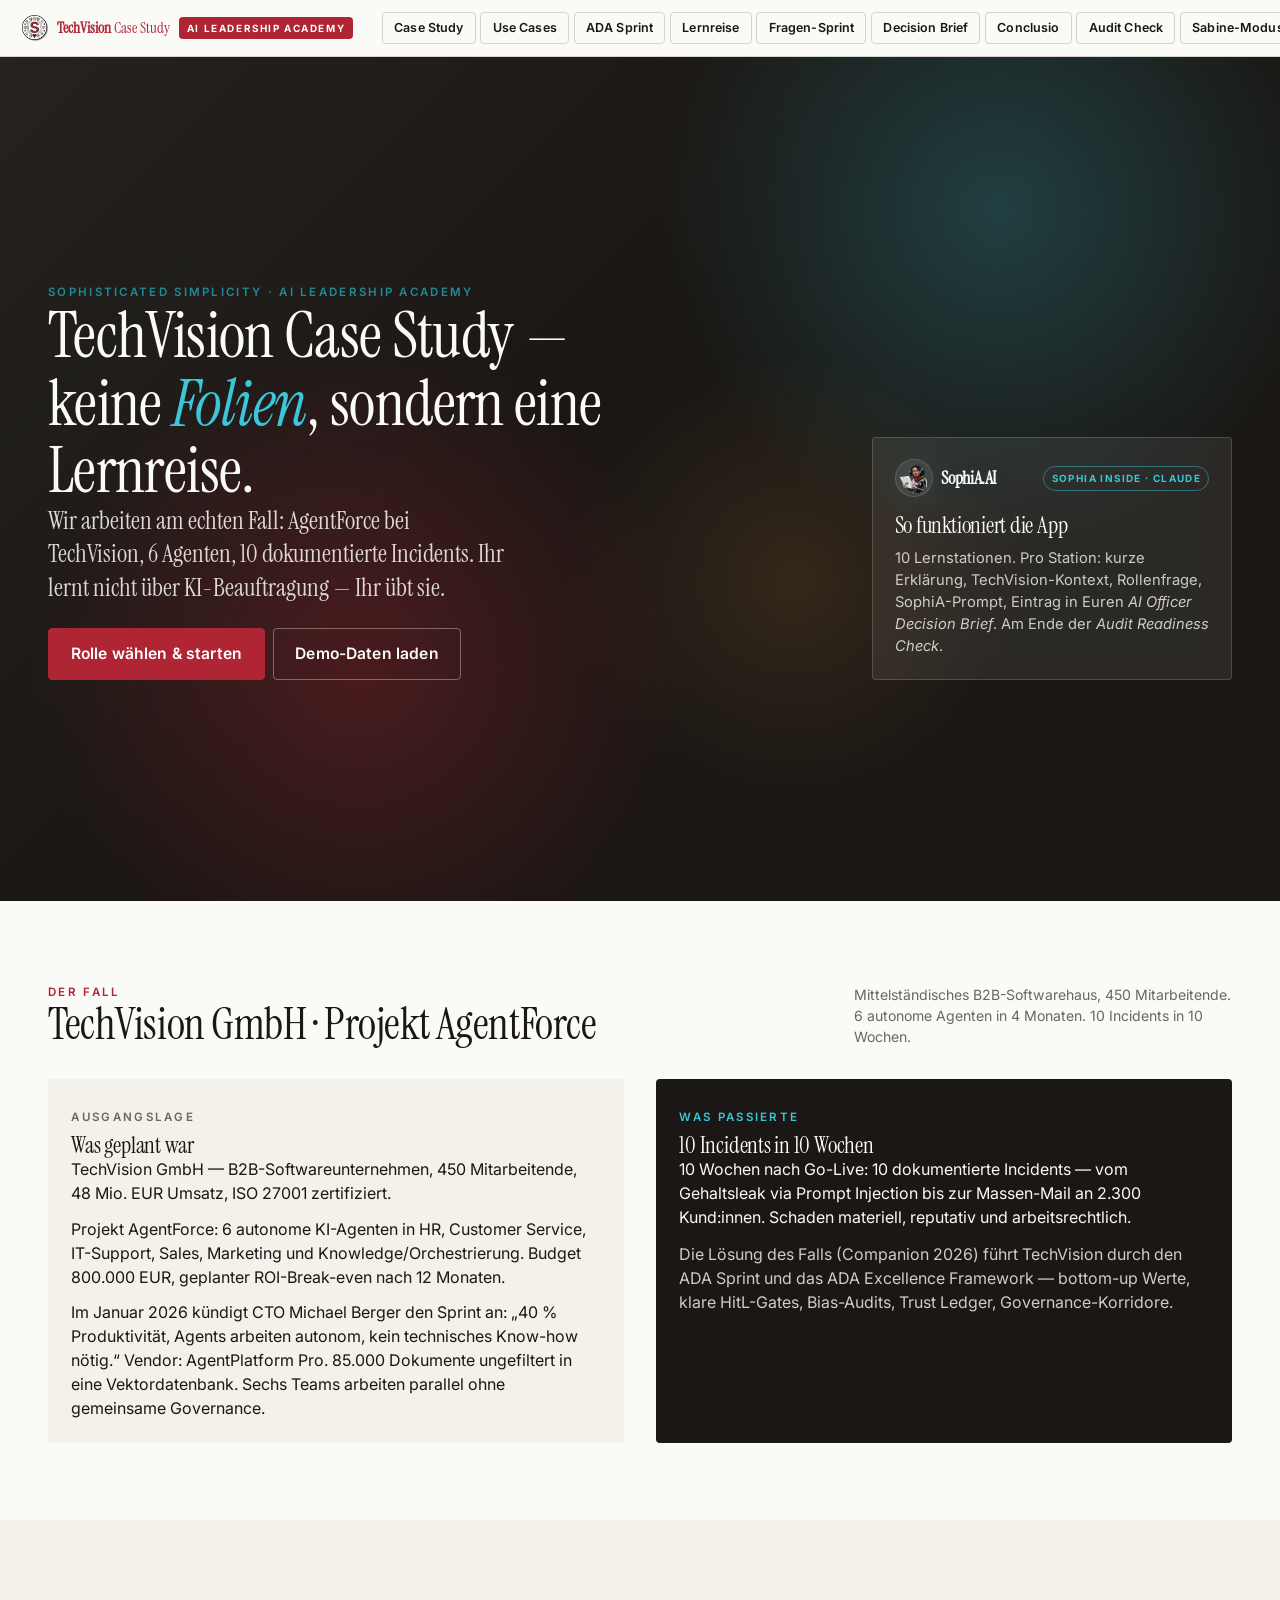
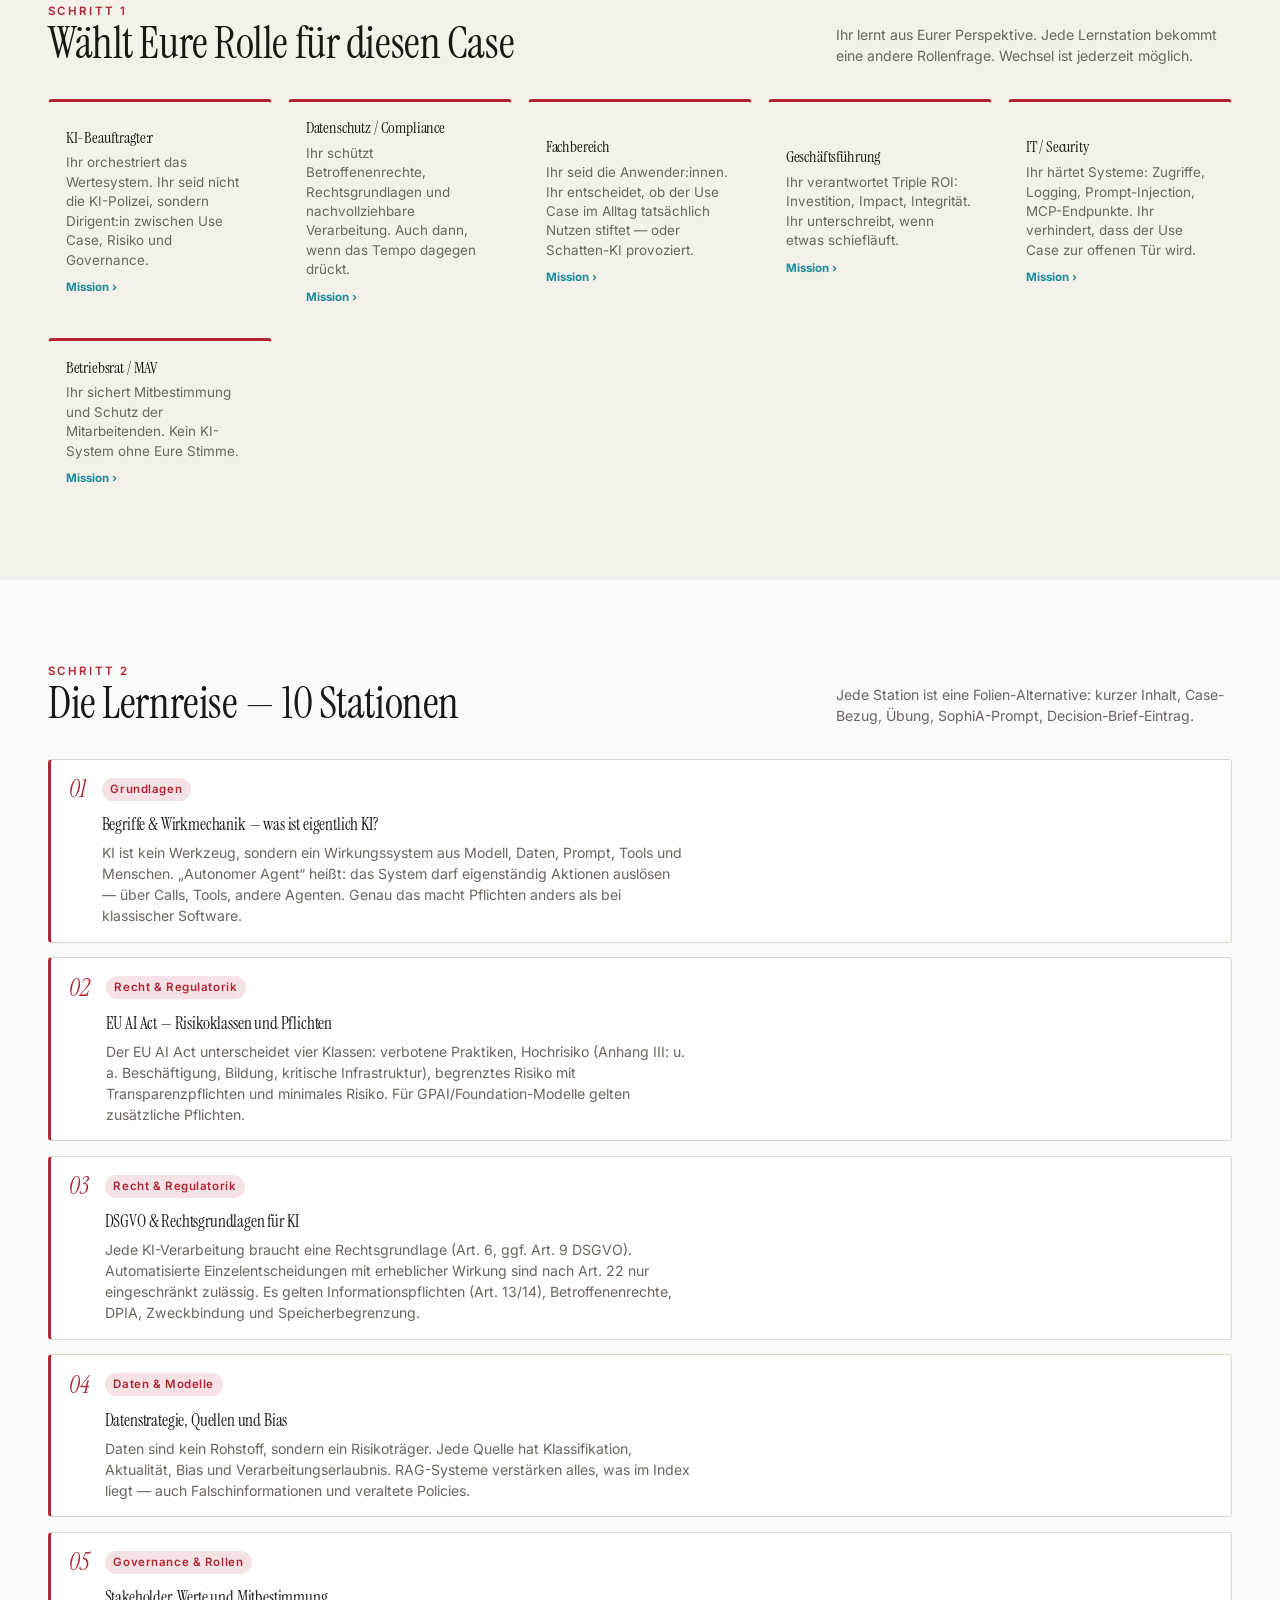
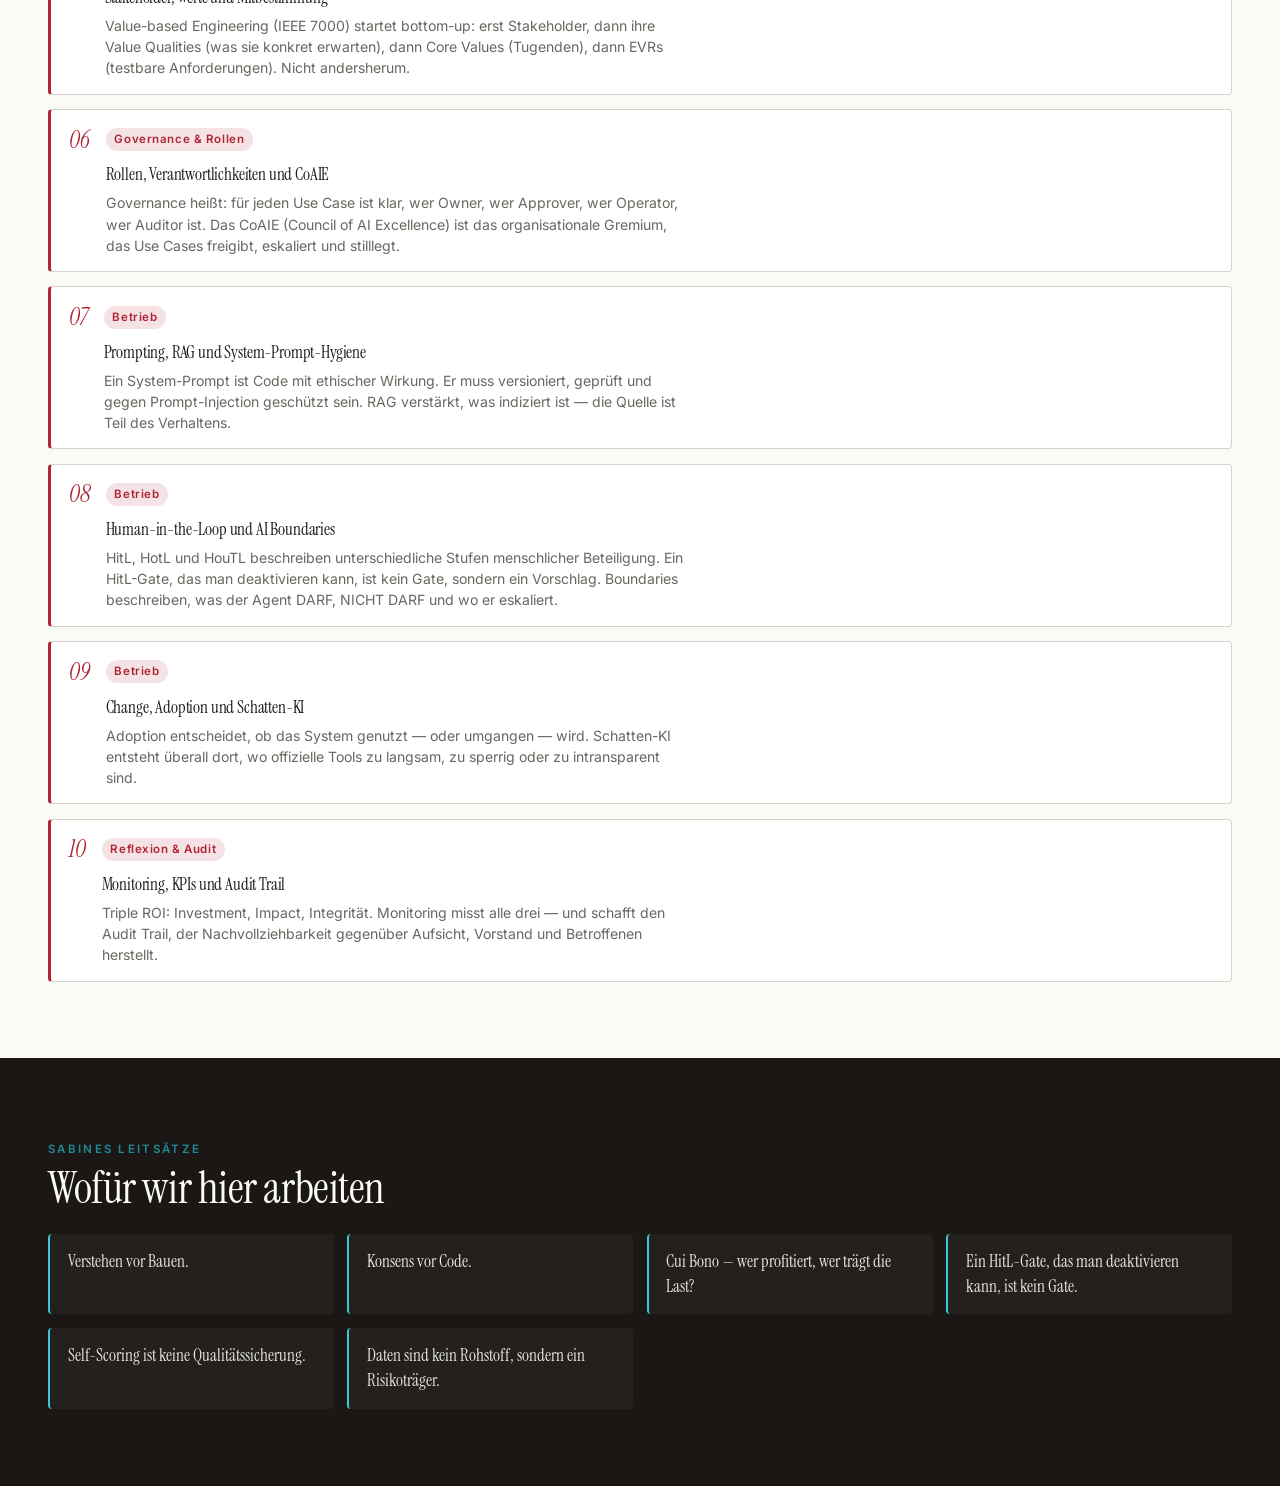
==== commit 70fba9c0: "Hero: rollenneutrale Eyebrow + Topbar (für alle Trainingsteilnehmer:innen, Rollenwahl im Sprint) - E" ====
--- a/index.html
+++ b/index.html
@@ -3,8 +3,8 @@
   <head>
     <meta charset="UTF-8" />
     <meta name="viewport" content="width=device-width, initial-scale=1.0" />
-    <title>TechVision Case Study · Zertifizierte:r KI-Beauftragte:r</title>
-    <meta name="description" content="Case Study App für das zertifizierte KI-Beauftragter Training. Keine Folien, sondern Case-Navigation: Rollenperspektive, Entscheidungen, Risiken, Decision Brief und Audit Readiness Check." />
+    <title>TechVision Case Study · AI Leadership Academy</title>
+    <meta name="description" content="Case Study App für die AI Leadership Academy (KI-Beauftragte:r, AI Manager, CAIO). Keine Folien, sondern Case-Navigation: Rollenperspektive, Entscheidungen, Risiken, Decision Brief und Audit Readiness Check." />
     <link rel="icon" type="image/png" href="./assets/sosi-logo-square-q7Qhx3i_.png" />
     <link rel="preconnect" href="https://fonts.googleapis.com" />
     <link rel="preconnect" href="https://fonts.gstatic.com" crossorigin />
@@ -12,8 +12,8 @@
       href="https://fonts.googleapis.com/css2?family=Inter:wght@400;500;600;700&family=Instrument+Serif:ital@0;1&family=JetBrains+Mono:wght@400;500&display=swap"
       rel="stylesheet"
     />
-    <script type="module" crossorigin src="./assets/index-BzdwgH1p.js"></script>
-    <link rel="stylesheet" crossorigin href="./assets/index-Br6NCrDg.css">
+    <script type="module" crossorigin src="./assets/index-LVXc1zDV.js"></script>
+    <link rel="stylesheet" crossorigin href="./assets/index-D1wFLa5F.css">
   </head>
   <body>
     <div id="root"></div>
--- a/assets/index-D1wFLa5F.css
+++ b/assets/index-D1wFLa5F.css
@@ -0,0 +1 @@
+*,:before,:after{--tw-border-spacing-x: 0;--tw-border-spacing-y: 0;--tw-translate-x: 0;--tw-translate-y: 0;--tw-rotate: 0;--tw-skew-x: 0;--tw-skew-y: 0;--tw-scale-x: 1;--tw-scale-y: 1;--tw-pan-x: ;--tw-pan-y: ;--tw-pinch-zoom: ;--tw-scroll-snap-strictness: proximity;--tw-gradient-from-position: ;--tw-gradient-via-position: ;--tw-gradient-to-position: ;--tw-ordinal: ;--tw-slashed-zero: ;--tw-numeric-figure: ;--tw-numeric-spacing: ;--tw-numeric-fraction: ;--tw-ring-inset: ;--tw-ring-offset-width: 0px;--tw-ring-offset-color: #fff;--tw-ring-color: rgb(59 130 246 / .5);--tw-ring-offset-shadow: 0 0 #0000;--tw-ring-shadow: 0 0 #0000;--tw-shadow: 0 0 #0000;--tw-shadow-colored: 0 0 #0000;--tw-blur: ;--tw-brightness: ;--tw-contrast: ;--tw-grayscale: ;--tw-hue-rotate: ;--tw-invert: ;--tw-saturate: ;--tw-sepia: ;--tw-drop-shadow: ;--tw-backdrop-blur: ;--tw-backdrop-brightness: ;--tw-backdrop-contrast: ;--tw-backdrop-grayscale: ;--tw-backdrop-hue-rotate: ;--tw-backdrop-invert: ;--tw-backdrop-opacity: ;--tw-backdrop-saturate: ;--tw-backdrop-sepia: ;--tw-contain-size: ;--tw-contain-layout: ;--tw-contain-paint: ;--tw-contain-style: }::backdrop{--tw-border-spacing-x: 0;--tw-border-spacing-y: 0;--tw-translate-x: 0;--tw-translate-y: 0;--tw-rotate: 0;--tw-skew-x: 0;--tw-skew-y: 0;--tw-scale-x: 1;--tw-scale-y: 1;--tw-pan-x: ;--tw-pan-y: ;--tw-pinch-zoom: ;--tw-scroll-snap-strictness: proximity;--tw-gradient-from-position: ;--tw-gradient-via-position: ;--tw-gradient-to-position: ;--tw-ordinal: ;--tw-slashed-zero: ;--tw-numeric-figure: ;--tw-numeric-spacing: ;--tw-numeric-fraction: ;--tw-ring-inset: ;--tw-ring-offset-width: 0px;--tw-ring-offset-color: #fff;--tw-ring-color: rgb(59 130 246 / .5);--tw-ring-offset-shadow: 0 0 #0000;--tw-ring-shadow: 0 0 #0000;--tw-shadow: 0 0 #0000;--tw-shadow-colored: 0 0 #0000;--tw-blur: ;--tw-brightness: ;--tw-contrast: ;--tw-grayscale: ;--tw-hue-rotate: ;--tw-invert: ;--tw-saturate: ;--tw-sepia: ;--tw-drop-shadow: ;--tw-backdrop-blur: ;--tw-backdrop-brightness: ;--tw-backdrop-contrast: ;--tw-backdrop-grayscale: ;--tw-backdrop-hue-rotate: ;--tw-backdrop-invert: ;--tw-backdrop-opacity: ;--tw-backdrop-saturate: ;--tw-backdrop-sepia: ;--tw-contain-size: ;--tw-contain-layout: ;--tw-contain-paint: ;--tw-contain-style: }*,:before,:after{box-sizing:border-box;border-width:0;border-style:solid;border-color:#e5e7eb}:before,:after{--tw-content: ""}html,:host{line-height:1.5;-webkit-text-size-adjust:100%;-moz-tab-size:4;-o-tab-size:4;tab-size:4;font-family:var(--font-sans);font-feature-settings:normal;font-variation-settings:normal;-webkit-tap-highlight-color:transparent}body{margin:0;line-height:inherit}hr{height:0;color:inherit;border-top-width:1px}abbr:where([title]){-webkit-text-decoration:underline dotted;text-decoration:underline dotted}h1,h2,h3,h4,h5,h6{font-size:inherit;font-weight:inherit}a{color:inherit;text-decoration:inherit}b,strong{font-weight:bolder}code,kbd,samp,pre{font-family:var(--font-mono);font-feature-settings:normal;font-variation-settings:normal;font-size:1em}small{font-size:80%}sub,sup{font-size:75%;line-height:0;position:relative;vertical-align:baseline}sub{bottom:-.25em}sup{top:-.5em}table{text-indent:0;border-color:inherit;border-collapse:collapse}button,input,optgroup,select,textarea{font-family:inherit;font-feature-settings:inherit;font-variation-settings:inherit;font-size:100%;font-weight:inherit;line-height:inherit;letter-spacing:inherit;color:inherit;margin:0;padding:0}button,select{text-transform:none}button,input:where([type=button]),input:where([type=reset]),input:where([type=submit]){-webkit-appearance:button;background-color:transparent;background-image:none}:-moz-focusring{outline:auto}:-moz-ui-invalid{box-shadow:none}progress{vertical-align:baseline}::-webkit-inner-spin-button,::-webkit-outer-spin-button{height:auto}[type=search]{-webkit-appearance:textfield;outline-offset:-2px}::-webkit-search-decoration{-webkit-appearance:none}::-webkit-file-upload-button{-webkit-appearance:button;font:inherit}summary{display:list-item}blockquote,dl,dd,h1,h2,h3,h4,h5,h6,hr,figure,p,pre{margin:0}fieldset{margin:0;padding:0}legend{padding:0}ol,ul,menu{list-style:none;margin:0;padding:0}dialog{padding:0}textarea{resize:vertical}input::-moz-placeholder,textarea::-moz-placeholder{opacity:1;color:#9ca3af}input::placeholder,textarea::placeholder{opacity:1;color:#9ca3af}button,[role=button]{cursor:pointer}:disabled{cursor:default}img,svg,video,canvas,audio,iframe,embed,object{display:block;vertical-align:middle}img,video{max-width:100%;height:auto}[hidden]:where(:not([hidden=until-found])){display:none}.container{width:100%}@media(min-width:640px){.container{max-width:640px}}@media(min-width:768px){.container{max-width:768px}}@media(min-width:1024px){.container{max-width:1024px}}@media(min-width:1280px){.container{max-width:1280px}}@media(min-width:1536px){.container{max-width:1536px}}.sr-only{position:absolute;width:1px;height:1px;padding:0;margin:-1px;overflow:hidden;clip:rect(0,0,0,0);white-space:nowrap;border-width:0}.pointer-events-none{pointer-events:none}.pointer-events-auto{pointer-events:auto}.visible{visibility:visible}.invisible{visibility:hidden}.fixed{position:fixed}.absolute{position:absolute}.relative{position:relative}.sticky{position:sticky}.inset-0{inset:0}.inset-x-0{left:0;right:0}.inset-y-0{top:0;bottom:0}.-bottom-12{bottom:-3rem}.-left-12{left:-3rem}.-right-12{right:-3rem}.-top-12{top:-3rem}.bottom-0{bottom:0}.left-0{left:0}.left-1{left:.25rem}.left-1\/2{left:50%}.left-2{left:.5rem}.left-\[50\%\]{left:50%}.right-0{right:0}.right-1{right:.25rem}.right-2{right:.5rem}.right-3{right:.75rem}.right-4{right:1rem}.top-0{top:0}.top-1\.5{top:.375rem}.top-1\/2{top:50%}.top-2{top:.5rem}.top-3\.5{top:.875rem}.top-4{top:1rem}.top-\[1px\]{top:1px}.top-\[50\%\]{top:50%}.top-\[60\%\]{top:60%}.top-full{top:100%}.z-10{z-index:10}.z-20{z-index:20}.z-50{z-index:50}.z-\[100\]{z-index:100}.z-\[1\]{z-index:1}.-mx-1{margin-left:-.25rem;margin-right:-.25rem}.mx-2{margin-left:.5rem;margin-right:.5rem}.mx-3\.5{margin-left:.875rem;margin-right:.875rem}.mx-4{margin-left:1rem;margin-right:1rem}.mx-auto{margin-left:auto;margin-right:auto}.my-0\.5{margin-top:.125rem;margin-bottom:.125rem}.my-1{margin-top:.25rem;margin-bottom:.25rem}.-ml-4{margin-left:-1rem}.-mt-4{margin-top:-1rem}.mb-1{margin-bottom:.25rem}.mb-4{margin-bottom:1rem}.ml-1{margin-left:.25rem}.ml-auto{margin-left:auto}.mr-2{margin-right:.5rem}.mt-1\.5{margin-top:.375rem}.mt-2{margin-top:.5rem}.mt-24{margin-top:6rem}.mt-4{margin-top:1rem}.mt-auto{margin-top:auto}.block{display:block}.flex{display:flex}.inline-flex{display:inline-flex}.table{display:table}.grid{display:grid}.hidden{display:none}.aspect-square{aspect-ratio:1 / 1}.aspect-video{aspect-ratio:16 / 9}.size-4{width:1rem;height:1rem}.h-1\.5{height:.375rem}.h-10{height:2.5rem}.h-11{height:2.75rem}.h-12{height:3rem}.h-2{height:.5rem}.h-2\.5{height:.625rem}.h-3{height:.75rem}.h-3\.5{height:.875rem}.h-4{height:1rem}.h-5{height:1.25rem}.h-6{height:1.5rem}.h-7{height:1.75rem}.h-8{height:2rem}.h-9{height:2.25rem}.h-\[1px\]{height:1px}.h-\[var\(--radix-navigation-menu-viewport-height\)\]{height:var(--radix-navigation-menu-viewport-height)}.h-\[var\(--radix-select-trigger-height\)\]{height:var(--radix-select-trigger-height)}.h-auto{height:auto}.h-full{height:100%}.h-px{height:1px}.h-svh{height:100svh}.max-h-\[--radix-context-menu-content-available-height\]{max-height:var(--radix-context-menu-content-available-height)}.max-h-\[--radix-select-content-available-height\]{max-height:var(--radix-select-content-available-height)}.max-h-\[300px\]{max-height:300px}.max-h-\[var\(--radix-dropdown-menu-content-available-height\)\]{max-height:var(--radix-dropdown-menu-content-available-height)}.max-h-screen{max-height:100vh}.min-h-0{min-height:0px}.min-h-10{min-height:2.5rem}.min-h-8{min-height:2rem}.min-h-9{min-height:2.25rem}.min-h-\[80px\]{min-height:80px}.min-h-screen{min-height:100vh}.min-h-svh{min-height:100svh}.w-0{width:0px}.w-1{width:.25rem}.w-10{width:2.5rem}.w-11{width:2.75rem}.w-2{width:.5rem}.w-2\.5{width:.625rem}.w-3{width:.75rem}.w-3\.5{width:.875rem}.w-3\/4{width:75%}.w-4{width:1rem}.w-5{width:1.25rem}.w-64{width:16rem}.w-7{width:1.75rem}.w-72{width:18rem}.w-8{width:2rem}.w-9{width:2.25rem}.w-\[100px\]{width:100px}.w-\[1px\]{width:1px}.w-\[var\(--sidebar-width\)\]{width:var(--sidebar-width)}.w-auto{width:auto}.w-full{width:100%}.w-max{width:-moz-max-content;width:max-content}.w-px{width:1px}.min-w-0{min-width:0px}.min-w-10{min-width:2.5rem}.min-w-11{min-width:2.75rem}.min-w-5{min-width:1.25rem}.min-w-9{min-width:2.25rem}.min-w-\[12rem\]{min-width:12rem}.min-w-\[8rem\]{min-width:8rem}.min-w-\[var\(--radix-select-trigger-width\)\]{min-width:var(--radix-select-trigger-width)}.max-w-\[var\(--skeleton-width\)\]{max-width:var(--skeleton-width)}.max-w-lg{max-width:32rem}.max-w-max{max-width:-moz-max-content;max-width:max-content}.max-w-md{max-width:28rem}.flex-1{flex:1 1 0%}.shrink-0{flex-shrink:0}.grow{flex-grow:1}.grow-0{flex-grow:0}.basis-full{flex-basis:100%}.caption-bottom{caption-side:bottom}.border-collapse{border-collapse:collapse}.origin-\[--radix-context-menu-content-transform-origin\]{transform-origin:var(--radix-context-menu-content-transform-origin)}.origin-\[--radix-dropdown-menu-content-transform-origin\]{transform-origin:var(--radix-dropdown-menu-content-transform-origin)}.origin-\[--radix-hover-card-content-transform-origin\]{transform-origin:var(--radix-hover-card-content-transform-origin)}.origin-\[--radix-menubar-content-transform-origin\]{transform-origin:var(--radix-menubar-content-transform-origin)}.origin-\[--radix-popover-content-transform-origin\]{transform-origin:var(--radix-popover-content-transform-origin)}.origin-\[--radix-select-content-transform-origin\]{transform-origin:var(--radix-select-content-transform-origin)}.origin-\[--radix-tooltip-content-transform-origin\]{transform-origin:var(--radix-tooltip-content-transform-origin)}.-translate-x-1\/2{--tw-translate-x: -50%;transform:translate(var(--tw-translate-x),var(--tw-translate-y)) rotate(var(--tw-rotate)) skew(var(--tw-skew-x)) skewY(var(--tw-skew-y)) scaleX(var(--tw-scale-x)) scaleY(var(--tw-scale-y))}.-translate-x-px{--tw-translate-x: -1px;transform:translate(var(--tw-translate-x),var(--tw-translate-y)) rotate(var(--tw-rotate)) skew(var(--tw-skew-x)) skewY(var(--tw-skew-y)) scaleX(var(--tw-scale-x)) scaleY(var(--tw-scale-y))}.-translate-y-1\/2{--tw-translate-y: -50%;transform:translate(var(--tw-translate-x),var(--tw-translate-y)) rotate(var(--tw-rotate)) skew(var(--tw-skew-x)) skewY(var(--tw-skew-y)) scaleX(var(--tw-scale-x)) scaleY(var(--tw-scale-y))}.translate-x-\[-50\%\]{--tw-translate-x: -50%;transform:translate(var(--tw-translate-x),var(--tw-translate-y)) rotate(var(--tw-rotate)) skew(var(--tw-skew-x)) skewY(var(--tw-skew-y)) scaleX(var(--tw-scale-x)) scaleY(var(--tw-scale-y))}.translate-x-px{--tw-translate-x: 1px;transform:translate(var(--tw-translate-x),var(--tw-translate-y)) rotate(var(--tw-rotate)) skew(var(--tw-skew-x)) skewY(var(--tw-skew-y)) scaleX(var(--tw-scale-x)) scaleY(var(--tw-scale-y))}.translate-y-\[-50\%\]{--tw-translate-y: -50%;transform:translate(var(--tw-translate-x),var(--tw-translate-y)) rotate(var(--tw-rotate)) skew(var(--tw-skew-x)) skewY(var(--tw-skew-y)) scaleX(var(--tw-scale-x)) scaleY(var(--tw-scale-y))}.rotate-45{--tw-rotate: 45deg;transform:translate(var(--tw-translate-x),var(--tw-translate-y)) rotate(var(--tw-rotate)) skew(var(--tw-skew-x)) skewY(var(--tw-skew-y)) scaleX(var(--tw-scale-x)) scaleY(var(--tw-scale-y))}.rotate-90{--tw-rotate: 90deg;transform:translate(var(--tw-translate-x),var(--tw-translate-y)) rotate(var(--tw-rotate)) skew(var(--tw-skew-x)) skewY(var(--tw-skew-y)) scaleX(var(--tw-scale-x)) scaleY(var(--tw-scale-y))}.transform{transform:translate(var(--tw-translate-x),var(--tw-translate-y)) rotate(var(--tw-rotate)) skew(var(--tw-skew-x)) skewY(var(--tw-skew-y)) scaleX(var(--tw-scale-x)) scaleY(var(--tw-scale-y))}@keyframes pulse{50%{opacity:.5}}.animate-pulse{animation:pulse 2s cubic-bezier(.4,0,.6,1) infinite}.cursor-default{cursor:default}.cursor-pointer{cursor:pointer}.touch-none{touch-action:none}.select-none{-webkit-user-select:none;-moz-user-select:none;user-select:none}.list-none{list-style-type:none}.flex-row{flex-direction:row}.flex-col{flex-direction:column}.flex-col-reverse{flex-direction:column-reverse}.flex-wrap{flex-wrap:wrap}.items-start{align-items:flex-start}.items-end{align-items:flex-end}.items-center{align-items:center}.items-stretch{align-items:stretch}.justify-center{justify-content:center}.justify-between{justify-content:space-between}.gap-1{gap:.25rem}.gap-1\.5{gap:.375rem}.gap-2{gap:.5rem}.gap-4{gap:1rem}.space-x-1>:not([hidden])~:not([hidden]){--tw-space-x-reverse: 0;margin-right:calc(.25rem * var(--tw-space-x-reverse));margin-left:calc(.25rem * calc(1 - var(--tw-space-x-reverse)))}.space-x-4>:not([hidden])~:not([hidden]){--tw-space-x-reverse: 0;margin-right:calc(1rem * var(--tw-space-x-reverse));margin-left:calc(1rem * calc(1 - var(--tw-space-x-reverse)))}.space-y-1>:not([hidden])~:not([hidden]){--tw-space-y-reverse: 0;margin-top:calc(.25rem * calc(1 - var(--tw-space-y-reverse)));margin-bottom:calc(.25rem * var(--tw-space-y-reverse))}.space-y-1\.5>:not([hidden])~:not([hidden]){--tw-space-y-reverse: 0;margin-top:calc(.375rem * calc(1 - var(--tw-space-y-reverse)));margin-bottom:calc(.375rem * var(--tw-space-y-reverse))}.space-y-2>:not([hidden])~:not([hidden]){--tw-space-y-reverse: 0;margin-top:calc(.5rem * calc(1 - var(--tw-space-y-reverse)));margin-bottom:calc(.5rem * var(--tw-space-y-reverse))}.space-y-4>:not([hidden])~:not([hidden]){--tw-space-y-reverse: 0;margin-top:calc(1rem * calc(1 - var(--tw-space-y-reverse)));margin-bottom:calc(1rem * var(--tw-space-y-reverse))}.overflow-auto{overflow:auto}.overflow-hidden{overflow:hidden}.overflow-y-auto{overflow-y:auto}.overflow-x-hidden{overflow-x:hidden}.whitespace-nowrap{white-space:nowrap}.break-words{overflow-wrap:break-word}.rounded-\[2px\]{border-radius:2px}.rounded-\[inherit\]{border-radius:inherit}.rounded-full{border-radius:9999px}.rounded-lg{border-radius:.5625rem}.rounded-md{border-radius:.375rem}.rounded-sm{border-radius:.1875rem}.rounded-xl{border-radius:.75rem}.rounded-t-\[10px\]{border-top-left-radius:10px;border-top-right-radius:10px}.rounded-tl-sm{border-top-left-radius:.1875rem}.border{border-width:1px}.border-2{border-width:2px}.border-\[1\.5px\]{border-width:1.5px}.border-y{border-top-width:1px;border-bottom-width:1px}.border-b{border-bottom-width:1px}.border-l{border-left-width:1px}.border-r{border-right-width:1px}.border-t{border-top-width:1px}.border-dashed{border-style:dashed}.border-\[--color-border\]{border-color:var(--color-border)}.border-border\/50{border-color:hsl(var(--border) / .5)}.border-card-border{--tw-border-opacity: 1;border-color:hsl(var(--card-border) / var(--tw-border-opacity, 1))}.border-destructive{--tw-border-opacity: 1;border-color:hsl(var(--destructive) / var(--tw-border-opacity, 1))}.border-destructive-border{border-color:var(--destructive-border)}.border-destructive\/50{border-color:hsl(var(--destructive) / .5)}.border-input{--tw-border-opacity: 1;border-color:hsl(var(--input) / var(--tw-border-opacity, 1))}.border-primary{--tw-border-opacity: 1;border-color:hsl(var(--primary) / var(--tw-border-opacity, 1))}.border-primary-border{border-color:var(--primary-border)}.border-secondary-border{border-color:var(--secondary-border)}.border-sidebar-border{--tw-border-opacity: 1;border-color:hsl(var(--sidebar-border) / var(--tw-border-opacity, 1))}.border-transparent{border-color:transparent}.border-l-transparent{border-left-color:transparent}.border-t-transparent{border-top-color:transparent}.bg-\[--color-bg\]{background-color:var(--color-bg)}.bg-accent{--tw-bg-opacity: 1;background-color:hsl(var(--accent) / var(--tw-bg-opacity, 1))}.bg-background{--tw-bg-opacity: 1;background-color:hsl(var(--background) / var(--tw-bg-opacity, 1))}.bg-black\/80{background-color:#000c}.bg-border{--tw-bg-opacity: 1;background-color:hsl(var(--border) / var(--tw-bg-opacity, 1))}.bg-card{--tw-bg-opacity: 1;background-color:hsl(var(--card) / var(--tw-bg-opacity, 1))}.bg-destructive{--tw-bg-opacity: 1;background-color:hsl(var(--destructive) / var(--tw-bg-opacity, 1))}.bg-foreground{--tw-bg-opacity: 1;background-color:hsl(var(--foreground) / var(--tw-bg-opacity, 1))}.bg-gray-50{--tw-bg-opacity: 1;background-color:rgb(249 250 251 / var(--tw-bg-opacity, 1))}.bg-muted{--tw-bg-opacity: 1;background-color:hsl(var(--muted) / var(--tw-bg-opacity, 1))}.bg-muted\/50{background-color:hsl(var(--muted) / .5)}.bg-popover{--tw-bg-opacity: 1;background-color:hsl(var(--popover) / var(--tw-bg-opacity, 1))}.bg-primary{--tw-bg-opacity: 1;background-color:hsl(var(--primary) / var(--tw-bg-opacity, 1))}.bg-secondary{--tw-bg-opacity: 1;background-color:hsl(var(--secondary) / var(--tw-bg-opacity, 1))}.bg-sidebar{--tw-bg-opacity: 1;background-color:hsl(var(--sidebar) / var(--tw-bg-opacity, 1))}.bg-sidebar-border{--tw-bg-opacity: 1;background-color:hsl(var(--sidebar-border) / var(--tw-bg-opacity, 1))}.bg-transparent{background-color:transparent}.fill-current{fill:currentColor}.p-0{padding:0}.p-1{padding:.25rem}.p-2{padding:.5rem}.p-3{padding:.75rem}.p-4{padding:1rem}.p-6{padding:1.5rem}.p-\[1px\]{padding:1px}.px-1{padding-left:.25rem;padding-right:.25rem}.px-2{padding-left:.5rem;padding-right:.5rem}.px-2\.5{padding-left:.625rem;padding-right:.625rem}.px-3{padding-left:.75rem;padding-right:.75rem}.px-4{padding-left:1rem;padding-right:1rem}.px-5{padding-left:1.25rem;padding-right:1.25rem}.px-8{padding-left:2rem;padding-right:2rem}.py-0\.5{padding-top:.125rem;padding-bottom:.125rem}.py-1{padding-top:.25rem;padding-bottom:.25rem}.py-1\.5{padding-top:.375rem;padding-bottom:.375rem}.py-2{padding-top:.5rem;padding-bottom:.5rem}.py-3{padding-top:.75rem;padding-bottom:.75rem}.py-4{padding-top:1rem;padding-bottom:1rem}.py-6{padding-top:1.5rem;padding-bottom:1.5rem}.pb-3{padding-bottom:.75rem}.pb-4{padding-bottom:1rem}.pl-2\.5{padding-left:.625rem}.pl-4{padding-left:1rem}.pl-8{padding-left:2rem}.pr-2{padding-right:.5rem}.pr-2\.5{padding-right:.625rem}.pr-8{padding-right:2rem}.pt-0{padding-top:0}.pt-1{padding-top:.25rem}.pt-3{padding-top:.75rem}.pt-4{padding-top:1rem}.pt-6{padding-top:1.5rem}.text-left{text-align:left}.text-center{text-align:center}.align-middle{vertical-align:middle}.font-mono{font-family:var(--font-mono)}.text-2xl{font-size:1.5rem;line-height:2rem}.text-\[0\.8rem\]{font-size:.8rem}.text-base{font-size:1rem;line-height:1.5rem}.text-lg{font-size:1.125rem;line-height:1.75rem}.text-sm{font-size:.875rem;line-height:1.25rem}.text-xs{font-size:.75rem;line-height:1rem}.font-bold{font-weight:700}.font-medium{font-weight:500}.font-normal{font-weight:400}.font-semibold{font-weight:600}.tabular-nums{--tw-numeric-spacing: tabular-nums;font-variant-numeric:var(--tw-ordinal) var(--tw-slashed-zero) var(--tw-numeric-figure) var(--tw-numeric-spacing) var(--tw-numeric-fraction)}.leading-none{line-height:1}.tracking-tight{letter-spacing:-.025em}.tracking-widest{letter-spacing:.1em}.text-accent-foreground{--tw-text-opacity: 1;color:hsl(var(--accent-foreground) / var(--tw-text-opacity, 1))}.text-card-foreground{--tw-text-opacity: 1;color:hsl(var(--card-foreground) / var(--tw-text-opacity, 1))}.text-current{color:currentColor}.text-destructive{--tw-text-opacity: 1;color:hsl(var(--destructive) / var(--tw-text-opacity, 1))}.text-destructive-foreground{--tw-text-opacity: 1;color:hsl(var(--destructive-foreground) / var(--tw-text-opacity, 1))}.text-foreground{--tw-text-opacity: 1;color:hsl(var(--foreground) / var(--tw-text-opacity, 1))}.text-foreground\/50{color:hsl(var(--foreground) / .5)}.text-gray-600{--tw-text-opacity: 1;color:rgb(75 85 99 / var(--tw-text-opacity, 1))}.text-gray-900{--tw-text-opacity: 1;color:rgb(17 24 39 / var(--tw-text-opacity, 1))}.text-muted-foreground{--tw-text-opacity: 1;color:hsl(var(--muted-foreground) / var(--tw-text-opacity, 1))}.text-popover-foreground{--tw-text-opacity: 1;color:hsl(var(--popover-foreground) / var(--tw-text-opacity, 1))}.text-primary{--tw-text-opacity: 1;color:hsl(var(--primary) / var(--tw-text-opacity, 1))}.text-primary-foreground{--tw-text-opacity: 1;color:hsl(var(--primary-foreground) / var(--tw-text-opacity, 1))}.text-red-500{--tw-text-opacity: 1;color:rgb(239 68 68 / var(--tw-text-opacity, 1))}.text-secondary-foreground{--tw-text-opacity: 1;color:hsl(var(--secondary-foreground) / var(--tw-text-opacity, 1))}.text-sidebar-foreground{--tw-text-opacity: 1;color:hsl(var(--sidebar-foreground) / var(--tw-text-opacity, 1))}.text-sidebar-foreground\/70{color:hsl(var(--sidebar-foreground) / .7)}.opacity-0{opacity:0}.opacity-50{opacity:.5}.opacity-60{opacity:.6}.opacity-70{opacity:.7}.opacity-90{opacity:.9}.shadow-\[0_0_0_1px_hsl\(var\(--sidebar-border\)\)\]{--tw-shadow: 0 0 0 1px hsl(var(--sidebar-border));--tw-shadow-colored: 0 0 0 1px var(--tw-shadow-color);box-shadow:var(--tw-ring-offset-shadow, 0 0 #0000),var(--tw-ring-shadow, 0 0 #0000),var(--tw-shadow)}.shadow-lg{--tw-shadow: 0 10px 15px -3px rgb(0 0 0 / .1), 0 4px 6px -4px rgb(0 0 0 / .1);--tw-shadow-colored: 0 10px 15px -3px var(--tw-shadow-color), 0 4px 6px -4px var(--tw-shadow-color);box-shadow:var(--tw-ring-offset-shadow, 0 0 #0000),var(--tw-ring-shadow, 0 0 #0000),var(--tw-shadow)}.shadow-md{--tw-shadow: 0 4px 6px -1px rgb(0 0 0 / .1), 0 2px 4px -2px rgb(0 0 0 / .1);--tw-shadow-colored: 0 4px 6px -1px var(--tw-shadow-color), 0 2px 4px -2px var(--tw-shadow-color);box-shadow:var(--tw-ring-offset-shadow, 0 0 #0000),var(--tw-ring-shadow, 0 0 #0000),var(--tw-shadow)}.shadow-none{--tw-shadow: 0 0 #0000;--tw-shadow-colored: 0 0 #0000;box-shadow:var(--tw-ring-offset-shadow, 0 0 #0000),var(--tw-ring-shadow, 0 0 #0000),var(--tw-shadow)}.shadow-sm{--tw-shadow: 0 1px 2px 0 rgb(0 0 0 / .05);--tw-shadow-colored: 0 1px 2px 0 var(--tw-shadow-color);box-shadow:var(--tw-ring-offset-shadow, 0 0 #0000),var(--tw-ring-shadow, 0 0 #0000),var(--tw-shadow)}.shadow-xl{--tw-shadow: 0 20px 25px -5px rgb(0 0 0 / .1), 0 8px 10px -6px rgb(0 0 0 / .1);--tw-shadow-colored: 0 20px 25px -5px var(--tw-shadow-color), 0 8px 10px -6px var(--tw-shadow-color);box-shadow:var(--tw-ring-offset-shadow, 0 0 #0000),var(--tw-ring-shadow, 0 0 #0000),var(--tw-shadow)}.outline-none{outline:2px solid transparent;outline-offset:2px}.outline{outline-style:solid}.outline-2{outline-width:2px}.outline-offset-2{outline-offset:2px}.outline-transparent{outline-color:transparent}.ring-0{--tw-ring-offset-shadow: var(--tw-ring-inset) 0 0 0 var(--tw-ring-offset-width) var(--tw-ring-offset-color);--tw-ring-shadow: var(--tw-ring-inset) 0 0 0 calc(0px + var(--tw-ring-offset-width)) var(--tw-ring-color);box-shadow:var(--tw-ring-offset-shadow),var(--tw-ring-shadow),var(--tw-shadow, 0 0 #0000)}.ring-2{--tw-ring-offset-shadow: var(--tw-ring-inset) 0 0 0 var(--tw-ring-offset-width) var(--tw-ring-offset-color);--tw-ring-shadow: var(--tw-ring-inset) 0 0 0 calc(2px + var(--tw-ring-offset-width)) var(--tw-ring-color);box-shadow:var(--tw-ring-offset-shadow),var(--tw-ring-shadow),var(--tw-shadow, 0 0 #0000)}.ring-ring{--tw-ring-opacity: 1;--tw-ring-color: hsl(var(--ring) / var(--tw-ring-opacity, 1))}.ring-sidebar-ring{--tw-ring-opacity: 1;--tw-ring-color: hsl(var(--sidebar-ring) / var(--tw-ring-opacity, 1))}.ring-offset-background{--tw-ring-offset-color: hsl(var(--background) / 1)}.filter{filter:var(--tw-blur) var(--tw-brightness) var(--tw-contrast) var(--tw-grayscale) var(--tw-hue-rotate) var(--tw-invert) var(--tw-saturate) var(--tw-sepia) var(--tw-drop-shadow)}.transition{transition-property:color,background-color,border-color,text-decoration-color,fill,stroke,opacity,box-shadow,transform,filter,backdrop-filter;transition-timing-function:cubic-bezier(.4,0,.2,1);transition-duration:.15s}.transition-\[left\,right\,width\]{transition-property:left,right,width;transition-timing-function:cubic-bezier(.4,0,.2,1);transition-duration:.15s}.transition-\[margin\,opacity\]{transition-property:margin,opacity;transition-timing-function:cubic-bezier(.4,0,.2,1);transition-duration:.15s}.transition-\[width\,height\,padding\]{transition-property:width,height,padding;transition-timing-function:cubic-bezier(.4,0,.2,1);transition-duration:.15s}.transition-\[width\]{transition-property:width;transition-timing-function:cubic-bezier(.4,0,.2,1);transition-duration:.15s}.transition-all{transition-property:all;transition-timing-function:cubic-bezier(.4,0,.2,1);transition-duration:.15s}.transition-colors{transition-property:color,background-color,border-color,text-decoration-color,fill,stroke;transition-timing-function:cubic-bezier(.4,0,.2,1);transition-duration:.15s}.transition-opacity{transition-property:opacity;transition-timing-function:cubic-bezier(.4,0,.2,1);transition-duration:.15s}.transition-transform{transition-property:transform;transition-timing-function:cubic-bezier(.4,0,.2,1);transition-duration:.15s}.duration-1000{transition-duration:1s}.duration-200{transition-duration:.2s}.ease-in-out{transition-timing-function:cubic-bezier(.4,0,.2,1)}.ease-linear{transition-timing-function:linear}@keyframes enter{0%{opacity:var(--tw-enter-opacity, 1);transform:translate3d(var(--tw-enter-translate-x, 0),var(--tw-enter-translate-y, 0),0) scale3d(var(--tw-enter-scale, 1),var(--tw-enter-scale, 1),var(--tw-enter-scale, 1)) rotate(var(--tw-enter-rotate, 0))}}@keyframes exit{to{opacity:var(--tw-exit-opacity, 1);transform:translate3d(var(--tw-exit-translate-x, 0),var(--tw-exit-translate-y, 0),0) scale3d(var(--tw-exit-scale, 1),var(--tw-exit-scale, 1),var(--tw-exit-scale, 1)) rotate(var(--tw-exit-rotate, 0))}}.animate-in{animation-name:enter;animation-duration:.15s;--tw-enter-opacity: initial;--tw-enter-scale: initial;--tw-enter-rotate: initial;--tw-enter-translate-x: initial;--tw-enter-translate-y: initial}.fade-in,.fade-in-0{--tw-enter-opacity: 0}.fade-in-80{--tw-enter-opacity: .8}.zoom-in-95{--tw-enter-scale: .95}.duration-1000{animation-duration:1s}.duration-200{animation-duration:.2s}.ease-in-out{animation-timing-function:cubic-bezier(.4,0,.2,1)}.ease-linear{animation-timing-function:linear}.\[border-color\:var\(--badge-outline\)\]{border-color:var(--badge-outline)}.\[border-color\:var\(--button-outline\)\]{border-color:var(--button-outline)}:root{--wine: #B02534;--wine-deep: #7E1925;--wine-soft: #F5E2E4;--teal: #39C7D9;--teal-deep: #1F8A98;--teal-soft: #E0F6F9;--offwhite: #FAFAF7;--paper: #F4F1EA;--ada-black: #0A0A0A;--ink: #1A1714;--grey: #6B6660;--grey-line: #D9D4CB;--grey-soft: #EFECE5;--act: #B02533;--ada-design: #D49341;--align: #0D4F3D;--serif: "Instrument Serif", "Playfair Display", Georgia, serif;--sans: "Inter", system-ui, -apple-system, sans-serif;--mono: "JetBrains Mono", ui-monospace, Menlo, monospace;--max: 1320px;--rad: 4px}html,body{height:100%}html{scroll-behavior:smooth}body{font-family:var(--sans);font-size:16px;line-height:1.5;color:var(--ink);background:var(--offwhite);-webkit-font-smoothing:antialiased;text-rendering:optimizeLegibility}body,#root{min-height:100vh}h1,h2,h3{font-family:var(--serif);font-weight:400;line-height:1.05;letter-spacing:-.01em;color:var(--ink)}h1{font-size:clamp(2.2rem,5vw,4.4rem)}h2{font-size:clamp(1.7rem,3.4vw,2.8rem)}h3{font-size:clamp(1.15rem,1.8vw,1.5rem)}h4{font-size:.95rem;font-family:var(--sans);font-weight:600;letter-spacing:.02em;text-transform:uppercase;color:var(--ink)}em{font-style:italic}strong{font-weight:600}p{max-width:65ch}p+p{margin-top:.7rem}a{color:var(--wine);text-decoration:none}a:hover{color:var(--wine-deep);text-decoration:underline}.eyebrow{font-family:var(--sans);font-size:.72rem;font-weight:600;letter-spacing:.2em;text-transform:uppercase;color:var(--wine);display:inline-block}.eyebrow--muted{color:var(--grey)}.eyebrow--teal{color:var(--teal-deep)}.kicker{display:inline-block;font-size:.68rem;font-weight:700;letter-spacing:.2em;text-transform:uppercase;padding:.3rem .7rem;border:1px solid currentColor;border-radius:var(--rad)}.pull{font-family:var(--serif);font-style:italic;font-size:clamp(1.3rem,2.2vw,1.9rem);line-height:1.25;color:var(--wine);max-width:30ch}.muted{color:var(--grey)}.tiny{font-size:.8rem}.small{font-size:.88rem}.center{text-align:center}.container{max-width:var(--max);margin:0 auto;padding:0 clamp(1.2rem,4vw,3rem)}.row{display:flex;gap:1rem;align-items:center;flex-wrap:wrap}.row--between{justify-content:space-between}.col{display:flex;flex-direction:column;gap:1rem}.stack>*+*{margin-top:1rem}.stack-sm>*+*{margin-top:.5rem}.stack-lg>*+*{margin-top:2rem}.grid-2{display:grid;grid-template-columns:1fr 1fr;gap:2rem}.grid-3{display:grid;grid-template-columns:repeat(3,1fr);gap:1.25rem}.grid-4{display:grid;grid-template-columns:repeat(4,1fr);gap:1.1rem}.grid-5{display:grid;grid-template-columns:repeat(5,1fr);gap:.9rem}@media(max-width:980px){.grid-2,.grid-3,.grid-4,.grid-5{grid-template-columns:1fr}}.topbar{position:sticky;top:0;z-index:50;background:#fafaf7f0;-webkit-backdrop-filter:saturate(140%) blur(8px);backdrop-filter:saturate(140%) blur(8px);border-bottom:1px solid var(--grey-line)}.topbar__inner{max-width:1480px;margin:0 auto;padding:.45rem clamp(.8rem,2vw,1.4rem);display:flex;gap:.55rem;align-items:center;flex-wrap:nowrap;min-height:56px}.topbar__brand{display:flex;gap:.55rem;align-items:center;font-family:var(--serif);font-size:.95rem;white-space:nowrap;flex-shrink:0}.topbar__brand img{height:26px;width:auto;display:block}.topbar__brand .topbar__sophia-logo{height:34px;max-width:116px;-o-object-fit:contain;object-fit:contain;-o-object-position:left center;object-position:left center;filter:drop-shadow(0 4px 10px rgba(176,37,52,.12))}.topbar__brand strong{font-weight:600}.topbar__phase{font-size:.62rem;font-weight:700;letter-spacing:.16em;text-transform:uppercase;padding:.22rem .5rem;border-radius:var(--rad);color:#fff;flex-shrink:0}.topbar__phase[data-phase=ACT]{background:var(--act)}.topbar__phase[data-phase=DESIGN]{background:var(--ada-design)}.topbar__phase[data-phase=ALIGN]{background:var(--align)}.topbar__spacer{flex:1;min-width:.4rem}.topbar__timer{font-family:var(--mono);font-size:.88rem;color:var(--ink);flex-shrink:0;letter-spacing:-.02em}.topbar__timer.warn{color:var(--wine);font-weight:600}.topbar__group{font-size:.72rem;color:var(--grey);flex-shrink:1;min-width:0;overflow:hidden;text-overflow:ellipsis;white-space:nowrap;max-width:22ch}.topbar__status{font-size:.62rem;font-weight:600;letter-spacing:.04em;padding:.2rem .5rem;border-radius:999px;flex-shrink:0;white-space:nowrap}.topbar__nav{display:flex;gap:.3rem;flex-shrink:0;margin-left:.3rem}.topbar__nav .btn{padding:.4rem .7rem;font-size:.78rem}.topbar .btn--sm{padding:.38rem .7rem;font-size:.78rem}@media(max-width:1280px){.topbar__group{display:none}}@media(max-width:1100px){.topbar__brand span{display:none}.topbar__nav .btn{padding:.38rem .55rem;font-size:.74rem}}@media(max-width:900px){.topbar__inner{overflow-x:auto}}.topbar__status.live{background:#0d4f3d1f;color:var(--align)}.topbar__status.off{background:var(--grey-soft);color:var(--grey)}.status-dot{display:inline-block;width:7px;height:7px;border-radius:50%;margin-right:.35rem;vertical-align:1px}.status-dot.live{background:var(--align)}.status-dot.off{background:var(--grey)}.btn{display:inline-flex;align-items:center;gap:.5rem;font-family:var(--sans);font-size:.86rem;font-weight:600;padding:.6rem 1.05rem;background:var(--wine);color:#fff;border:1px solid var(--wine);border-radius:var(--rad);cursor:pointer;transition:transform .12s,background .18s,border-color .18s;text-decoration:none;letter-spacing:.01em}.btn:hover{background:var(--wine-deep);border-color:var(--wine-deep);color:#fff;text-decoration:none}.btn:active{transform:translateY(1px)}.btn--ghost{background:transparent;color:var(--ink);border-color:var(--grey-line)}.btn--ghost:hover{background:var(--grey-soft);color:var(--ink);border-color:var(--ink)}.btn--teal{background:var(--teal-deep);border-color:var(--teal-deep)}.btn--teal:hover{background:#166872;border-color:#166872}.btn--ink{background:var(--ink);border-color:var(--ink)}.btn--ink:hover{background:var(--ada-black);border-color:var(--ada-black)}.btn--lg{font-size:.98rem;padding:.8rem 1.35rem}.btn--sm{font-size:.76rem;padding:.4rem .75rem}.btn[disabled]{opacity:.45;cursor:not-allowed;pointer-events:none}.btn-row{display:flex;gap:.5rem;flex-wrap:wrap}.card{background:#fff;border:1px solid var(--grey-line);border-radius:var(--rad);padding:1.4rem}.card--paper{background:var(--paper);border-color:transparent}.card--ink{background:var(--ink);color:var(--offwhite);border-color:transparent}.card--ink h2,.card--ink h3,.card--ink h4{color:var(--offwhite)}.card--ink .eyebrow{color:var(--teal)}.card--wine{background:var(--wine);color:#fff;border-color:transparent}.card--wine h2,.card--wine h3{color:#fff}.card__title{font-family:var(--serif);font-size:1.4rem;line-height:1.1;margin-bottom:.5rem}.card__meta{font-size:.76rem;color:var(--grey);letter-spacing:.05em;text-transform:uppercase}label.field{display:block;margin-bottom:1.05rem}label.field>.label{display:block;font-size:.82rem;font-weight:600;color:var(--ink);margin-bottom:.25rem}label.field>.hint{display:block;font-size:.78rem;color:var(--grey);margin-bottom:.4rem;line-height:1.4}input[type=text],input[type=number],textarea,select{width:100%;font-family:var(--sans);font-size:.94rem;padding:.6rem .75rem;border:1px solid var(--grey-line);border-radius:var(--rad);background:#fff;color:var(--ink);transition:border-color .15s}textarea{min-height:92px;resize:vertical;line-height:1.5}input:focus,textarea:focus,select:focus{outline:none;border-color:var(--wine)}.checkbox{display:flex;gap:.6rem;align-items:flex-start;cursor:pointer;padding:.45rem 0;font-size:.92rem;line-height:1.45}.checkbox input{margin-top:.2rem;accent-color:var(--wine);width:16px;height:16px}.hero{min-height:calc(100vh - 56px);background:var(--ink);color:var(--offwhite);display:flex;align-items:center;position:relative;overflow:hidden;padding:4rem 0}.hero:before{content:"";position:absolute;inset:0;background:radial-gradient(circle at 78% 18%,rgba(57,199,217,.24),transparent 28%),radial-gradient(circle at 28% 72%,rgba(176,37,52,.34),transparent 30%),radial-gradient(circle at 62% 62%,rgba(212,147,65,.14),transparent 24%),linear-gradient(135deg,rgba(255,255,255,.05),transparent 45%);opacity:.95}.hero h1{color:var(--offwhite)}.hero h1 em{font-style:italic;color:var(--teal)}.hero__grid{display:grid;grid-template-columns:1.4fr 1fr;gap:4rem;align-items:end;position:relative;z-index:2}@media(max-width:980px){.hero__grid{grid-template-columns:1fr;gap:2rem}}.hero__start-card{background:#fafaf714;border:1px solid rgba(250,250,247,.16);padding:1.35rem;border-radius:var(--rad);-webkit-backdrop-filter:blur(10px);backdrop-filter:blur(10px);max-width:360px;justify-self:end}.hero__start-card h3{color:var(--offwhite);margin-top:.4rem}.hero__start-card p{color:#fafaf7c7;font-size:.92rem;margin-top:.6rem}.hero__start-card img{width:150px;height:150px;background:#fff;padding:.5rem;margin-top:1rem;display:block}.hero__sophia-lockup{display:flex;align-items:center;justify-content:space-between;gap:.8rem;margin-bottom:.95rem}.hero__sophia-wordmark{display:inline-flex;align-items:center;gap:.55rem;min-width:0;color:var(--offwhite)}.hero__sophia-wordmark img{width:38px;height:38px;border-radius:50%;-o-object-fit:contain;object-fit:contain;background:#fafaf714;border:1px solid rgba(250,250,247,.14);padding:.18rem;margin:0;filter:drop-shadow(0 0 16px rgba(57,199,217,.2))}.hero__sophia-wordmark strong{font-family:var(--serif);font-size:1.15rem;font-weight:600;letter-spacing:-.02em;white-space:nowrap;text-shadow:0 0 18px rgba(57,199,217,.18)}.hero__sophia-pill{font-size:.62rem;font-weight:700;letter-spacing:.14em;text-transform:uppercase;color:var(--teal);border:1px solid rgba(57,199,217,.45);padding:.25rem .45rem;border-radius:999px;white-space:nowrap}.ada-mark{font-family:var(--serif);font-size:3.5rem;line-height:.9;color:#39c7d9d9;letter-spacing:-.06em;text-shadow:0 0 24px rgba(57,199,217,.38)}.lede{font-family:var(--serif);font-size:clamp(1.15rem,2vw,1.55rem);line-height:1.35;color:#fafaf7d9;max-width:38ch}.section{padding:clamp(2.5rem,6vw,5rem) 0}.section--paper{background:var(--paper)}.section--ink{background:var(--ink);color:var(--offwhite)}.section--ink h2,.section--ink h3{color:var(--offwhite)}.section__head{display:flex;justify-content:space-between;align-items:end;gap:2rem;margin-bottom:2rem;flex-wrap:wrap}.challenge-card{background:#fff;border:1px solid var(--grey-line);border-radius:var(--rad);padding:1.4rem;cursor:pointer;transition:border-color .18s,transform .18s,box-shadow .18s;position:relative}.challenge-card:hover{border-color:var(--wine);transform:translateY(-2px);box-shadow:0 12px 30px -18px #b0253466}.challenge-card.selected{border-color:var(--wine);border-width:2px;padding:calc(1.4rem - 1px);background:var(--wine-soft)}.challenge-card h3{margin-bottom:.5rem}.challenge-card__num{position:absolute;top:1rem;right:1rem;font-family:var(--serif);font-size:2rem;color:var(--wine);line-height:1;font-style:italic}.group-grid{display:grid;grid-template-columns:repeat(5,1fr);gap:.75rem}@media(max-width:760px){.group-grid{grid-template-columns:repeat(2,1fr)}}.group-tile{aspect-ratio:1;background:#fff;border:1px solid var(--grey-line);border-radius:var(--rad);cursor:pointer;display:flex;flex-direction:column;align-items:center;justify-content:center;transition:all .15s}.group-tile span.num{font-family:var(--serif);font-size:2.6rem;line-height:1;color:var(--ink)}.group-tile span.lbl{font-size:.68rem;letter-spacing:.18em;text-transform:uppercase;color:var(--grey);margin-top:.3rem}.group-tile:hover{border-color:var(--wine)}.group-tile.selected{background:var(--wine);border-color:var(--wine)}.group-tile.selected span.num,.group-tile.selected span.lbl{color:#fff}.cockpit{display:grid;grid-template-columns:280px 1fr 360px;gap:1.2rem;max-width:1480px;margin:0 auto;padding:1.2rem clamp(1rem,2.5vw,2rem);min-height:calc(100vh - 56px)}@media(max-width:1180px){.cockpit{grid-template-columns:240px 1fr}.cockpit__coach{grid-column:1 / -1}}@media(max-width:860px){.cockpit{grid-template-columns:1fr}.cockpit__nav,.cockpit__coach{position:static;max-height:none;overflow:visible}.cockpit__nav{order:1}.cockpit__main{order:2;min-height:auto}.cockpit__coach{order:3}}.cockpit__nav,.cockpit__main,.cockpit__coach{background:#fff;border:1px solid var(--grey-line);border-radius:var(--rad);padding:1.1rem}.cockpit__nav{align-self:start;position:sticky;top:64px;max-height:calc(100vh - 80px);overflow-y:auto}.cockpit__main{min-height:70vh}.cockpit__coach{align-self:start;position:sticky;top:64px;max-height:calc(100vh - 80px);overflow-y:auto;background:var(--ink);color:var(--offwhite);border-color:transparent;display:flex;flex-direction:column}.cockpit__coach h3,.cockpit__coach h4{color:var(--offwhite)}.cockpit__coach .eyebrow{color:var(--teal)}.cockpit__coach textarea,.cockpit__coach input{background:#ffffff0f;border-color:#ffffff2e;color:var(--offwhite)}.cockpit__coach textarea::-moz-placeholder,.cockpit__coach input::-moz-placeholder{color:#fafaf766}.cockpit__coach textarea::placeholder,.cockpit__coach input::placeholder{color:#fafaf766}.coach-brand{display:flex;align-items:center;gap:.55rem;min-width:0}.coach-brand img{width:34px;height:34px;-o-object-fit:contain;object-fit:contain;border-radius:50%;background:#fafaf714;border:1px solid rgba(250,250,247,.12)}@media(max-width:1180px){.cockpit__coach{position:static;max-height:none;overflow:visible}}@media(max-width:860px){.cockpit__nav,.cockpit__coach{position:static;max-height:none;overflow:visible}.cockpit__nav{order:1}.cockpit__main{order:2;min-height:auto}.cockpit__coach{order:3}}.nav-phase{font-size:.7rem;font-weight:700;letter-spacing:.18em;text-transform:uppercase;padding:.45rem 0;margin-top:.7rem;border-top:1px solid var(--grey-line);display:flex;gap:.5rem;align-items:center}.nav-phase:first-of-type{border-top:0;margin-top:.2rem}.nav-phase__dot{width:8px;height:8px;border-radius:50%;display:inline-block}.nav-phase__dot[data-phase=ACT]{background:var(--act)}.nav-phase__dot[data-phase=DESIGN]{background:var(--ada-design)}.nav-phase__dot[data-phase=ALIGN]{background:var(--align)}.nav-step{display:block;padding:.5rem .55rem;font-size:.84rem;color:var(--ink);background:none;border:0;text-align:left;width:100%;cursor:pointer;border-radius:var(--rad);transition:background .12s;position:relative;line-height:1.3}.nav-step .nav-step__num{font-family:var(--serif);font-size:.85rem;color:var(--grey);margin-right:.4rem;font-style:italic}.nav-step:hover{background:var(--grey-soft)}.nav-step.active{background:var(--ink);color:#fff}.nav-step.active .nav-step__num{color:var(--teal)}.nav-step.done .nav-step__num{color:var(--wine)}.nav-step.done:after{content:"✓";position:absolute;right:.5rem;top:50%;transform:translateY(-50%);color:var(--wine);font-size:.78rem}.nav-step.active.done:after{color:var(--teal)}.nav-qg{margin:.55rem 0 0;padding:.5rem .6rem;font-size:.74rem;font-weight:700;letter-spacing:.1em;text-transform:uppercase;background:var(--wine-soft);color:var(--wine);border-radius:var(--rad);cursor:pointer;border:0;width:100%;text-align:left}.nav-qg.passed{background:var(--align);color:#fff}.nav-qg:hover{filter:brightness(.96)}.coach-bubble{background:#39c7d914;border-left:3px solid var(--teal);padding:.75rem .95rem;font-size:.92rem;font-family:var(--serif);font-style:italic;line-height:1.4;margin:.7rem 0;color:var(--offwhite);border-radius:0 var(--rad) var(--rad) 0}.coach-bubble:before{content:"„";font-family:var(--serif);font-size:1.6em;color:var(--teal);margin-right:.1em;line-height:0}.prompt-box{background:#0006;border:1px solid rgba(255,255,255,.12);border-radius:var(--rad);padding:.8rem;font-family:var(--mono);font-size:.76rem;line-height:1.5;color:#fafaf7db;white-space:pre-wrap;max-height:280px;overflow-y:auto}.coach-msg{padding:.55rem .7rem;border-radius:var(--rad);font-size:.9rem;line-height:1.45;margin-bottom:.4rem}.coach-msg.user{background:#ffffff12;color:var(--offwhite)}.coach-msg.assistant{background:#39c7d914;border-left:2px solid var(--teal);color:var(--offwhite);font-family:var(--serif);font-size:.96rem;line-height:1.5}.coach-msg.system{background:#b025341f;color:#f9c5cb;font-size:.82rem}.bb-head{border-bottom:1px solid var(--grey-line);padding-bottom:1rem;margin-bottom:1.25rem}.bb-head__num{font-family:var(--serif);font-style:italic;font-size:1.1rem;color:var(--wine)}.bb-head__phase{display:inline-block;font-size:.66rem;font-weight:700;letter-spacing:.18em;text-transform:uppercase;padding:.2rem .55rem;border-radius:var(--rad);color:#fff;margin-left:.5rem;vertical-align:middle}.bb-head__phase[data-phase=ACT]{background:var(--act)}.bb-head__phase[data-phase=DESIGN]{background:var(--ada-design)}.bb-head__phase[data-phase=ALIGN]{background:var(--align)}.bb-head h2{margin-top:.4rem}.bb-question{font-family:var(--serif);font-style:italic;font-size:1.1rem;line-height:1.35;color:var(--wine);margin-top:.6rem}.bb-explainer{background:var(--paper);border-left:3px solid var(--ink);padding:.8rem 1rem;font-size:.92rem;line-height:1.5;margin:1rem 0 1.2rem;border-radius:0 var(--rad) var(--rad) 0}.bb-output{font-size:.74rem;font-weight:700;letter-spacing:.14em;text-transform:uppercase;color:var(--grey);margin-bottom:.8rem}.tl-table{width:100%;border-collapse:collapse;font-size:.84rem}.tl-table th,.tl-table td{text-align:left;padding:.4rem .5rem;vertical-align:top;border-bottom:1px solid var(--grey-line)}.tl-table th{font-size:.68rem;letter-spacing:.1em;text-transform:uppercase;color:var(--grey);font-weight:600}.tl-table input,.tl-table textarea,.tl-table select{font-size:.8rem;padding:.3rem .4rem}.tl-table textarea{min-height:48px}.corridor-pill{display:inline-block;font-size:.7rem;font-weight:700;padding:.2rem .55rem;border-radius:999px;text-transform:uppercase;letter-spacing:.08em}.corridor-pill[data-c=grün]{background:#0d4f3d26;color:var(--align)}.corridor-pill[data-c=gelb]{background:#d493412e;color:#8a5b18}.corridor-pill[data-c=rot]{background:#b0253426;color:var(--wine)}.kh-card{background:#fff;border:1px solid var(--grey-line);border-radius:var(--rad);padding:1rem 1.2rem;transition:border-color .15s}.kh-card:hover{border-color:var(--wine)}.kh-card h4{font-family:var(--serif);font-size:1.05rem;font-weight:400;letter-spacing:-.01em;text-transform:none;color:var(--ink);margin-bottom:.3rem}.kh-card h4 em{color:var(--wine)}.kh-card p{font-size:.85rem;line-height:1.45;color:var(--grey)}.kh-card p.practice{color:var(--ink);margin-top:.4rem;font-style:italic;font-family:var(--serif)}.qg-panel{background:var(--paper);border:1px solid var(--grey-line);border-radius:var(--rad);padding:1.4rem;margin-top:1.5rem}.qg-panel h3{font-size:1.3rem}.qg-panel.passed{background:#0d4f3d14;border-color:var(--align)}.qg-panel.passed h3{color:var(--align)}.qg-list{margin:.8rem 0;padding-left:0;list-style:none}.qg-list li{padding:.4rem 0;display:flex;gap:.6rem;align-items:flex-start}.qg-list li .mark{width:18px;height:18px;border-radius:50%;flex-shrink:0;margin-top:.15rem;display:inline-flex;align-items:center;justify-content:center;font-size:.7rem;font-weight:600}.qg-list li.ok .mark{background:var(--align);color:#fff}.qg-list li.fail .mark{background:var(--wine-soft);color:var(--wine)}.qg-list li small{display:block;color:var(--grey);font-size:.78rem}.tpl-card{background:#fff;border:1px solid var(--grey-line);border-radius:var(--rad);padding:1.15rem}.tpl-card h4{font-family:var(--serif);font-size:1.1rem;font-weight:400;text-transform:none;letter-spacing:-.01em;margin-bottom:.3rem}.tpl-card .tag{font-size:.66rem;font-weight:700;letter-spacing:.18em;text-transform:uppercase;color:var(--wine)}.tpl-card .desc{font-size:.86rem;color:var(--grey);margin:.4rem 0 .7rem;line-height:1.45}.tpl-card pre{font-family:var(--mono);font-size:.76rem;line-height:1.5;background:var(--ink);color:#fafaf7e6;padding:.75rem;border-radius:var(--rad);white-space:pre-wrap;max-height:240px;overflow-y:auto}.pitch-out{background:var(--ink);color:var(--offwhite);border-radius:var(--rad);padding:1.5rem;font-family:var(--serif);font-size:1.02rem;line-height:1.55;white-space:pre-wrap;max-height:580px;overflow-y:auto}.facil-grid{display:grid;grid-template-columns:repeat(auto-fit,minmax(220px,1fr));gap:1rem}.toast{position:fixed;bottom:1.5rem;left:50%;transform:translate(-50%);background:var(--ink);color:var(--offwhite);padding:.7rem 1.2rem;border-radius:var(--rad);font-size:.88rem;z-index:1000;box-shadow:0 12px 24px -10px #0000004d;animation:toast-in .25s ease}@keyframes toast-in{0%{opacity:0;transform:translate(-50%,8px)}to{opacity:1;transform:translate(-50%)}}.ribbon{display:grid;grid-template-columns:repeat(3,1fr);border:1px solid var(--grey-line);border-radius:var(--rad);overflow:hidden}.ribbon__cell{padding:1.15rem;font-size:.76rem;letter-spacing:.14em;text-transform:uppercase;font-weight:700;color:#fff}.ribbon__cell--act{background:var(--act)}.ribbon__cell--design{background:var(--ada-design)}.ribbon__cell--align{background:var(--align)}.ribbon__cell em{font-style:italic;font-weight:400;font-family:var(--serif);display:block;font-size:1.05rem;text-transform:none;letter-spacing:0;margin-top:.25rem}.role-card{background:var(--paper);border-radius:var(--rad);padding:.9rem 1.05rem;border:1px solid transparent;border-top:3px solid var(--wine);text-align:left}.role-card--button{cursor:pointer;width:100%;transition:transform .15s,border-color .15s,background .15s}.role-card--button:hover{transform:translateY(-2px);border-color:var(--wine)}.role-card.selected{background:var(--wine-soft);border-color:var(--wine)}.role-card h4{font-family:var(--serif);text-transform:none;letter-spacing:-.01em;font-size:1.02rem;margin-bottom:.2rem;font-weight:400}.role-card p{font-size:.84rem;color:var(--grey);line-height:1.45}.role-card span{display:inline-block;margin-top:.55rem;font-size:.72rem;font-weight:700;color:var(--teal-deep)}.prompt-mission-card,.sprint-game-strip{margin-top:1.25rem;padding:1rem;border-radius:var(--rad);background:linear-gradient(135deg,var(--ink),#2a1117);color:var(--offwhite);display:flex;gap:1rem;align-items:center;justify-content:space-between;flex-wrap:wrap}.prompt-mission-card h3,.sprint-game-strip h3{color:var(--offwhite);margin-top:.3rem}.prompt-mission-card p,.sprint-game-strip p{color:#fafaf7c2;font-size:.9rem;max-width:62ch}.persona-workbench{margin:1.4rem 0;padding:1.1rem;border-radius:var(--rad);background:var(--paper);border:1px solid var(--grey-line)}.persona-workbench h3{margin-top:.35rem}.persona-workbench>p{color:var(--grey);font-size:.92rem;margin-top:.5rem}.persona-grid{display:grid;grid-template-columns:repeat(3,1fr);gap:.8rem;margin-top:1rem}@media(max-width:900px){.persona-grid{grid-template-columns:1fr}}.persona-card{background:#fff;border:1px solid var(--grey-line);border-radius:var(--rad);padding:.9rem}.persona-card strong{display:block;font-family:var(--serif);font-size:1.25rem;font-weight:400}.persona-card span{display:block;font-size:.76rem;font-weight:700;color:var(--wine);margin-top:.1rem}.persona-card p{font-size:.86rem;color:var(--grey);margin-top:.55rem}.persona-card div{font-size:.78rem;margin-top:.5rem;color:var(--ink)}.decision-ladder{display:grid;grid-template-columns:repeat(3,1fr);gap:.7rem;margin-top:1rem}@media(max-width:760px){.decision-ladder{grid-template-columns:1fr}}.decision-ladder div{background:#b0253414;padding:.7rem;border-radius:var(--rad)}.decision-ladder b{display:block;color:var(--wine)}.decision-ladder span{font-size:.82rem;color:var(--grey)}.score-card{margin-top:2rem;padding:1.4rem;border-radius:var(--rad);background:var(--ink);color:var(--offwhite);display:flex;justify-content:space-between;gap:1.4rem;align-items:center;flex-wrap:wrap}.score-card__num{font-family:var(--serif);font-size:clamp(4rem,12vw,8rem);line-height:.9;color:var(--teal)}.score-card__level{font-weight:700}.score-card__prize{background:#ffffff14;border:1px solid rgba(255,255,255,.14);padding:1rem;border-radius:var(--rad);max-width:320px}.score-card__prize strong,.score-card__prize span{display:block}.score-card__prize span{color:#fafaf7c2;margin-top:.35rem}.check-grid{display:grid;grid-template-columns:repeat(4,1fr);gap:.75rem}@media(max-width:980px){.check-grid{grid-template-columns:1fr 1fr}}@media(max-width:560px){.check-grid{grid-template-columns:1fr}}.check-card{background:#fff;border:1px solid var(--grey-line);border-radius:var(--rad);padding:.9rem;display:flex;gap:.7rem;align-items:flex-start}.check-card span{width:1.35rem;height:1.35rem;border-radius:50%;background:var(--grey-soft);display:inline-flex;align-items:center;justify-content:center;flex-shrink:0;font-weight:700}.check-card.ok span{background:var(--teal-soft);color:var(--teal-deep)}.check-card p{font-size:.88rem}.nudge{font-family:var(--serif);font-style:italic;font-size:.95rem;color:var(--grey);margin-top:.5rem}.term{border-bottom:1px dotted var(--wine);cursor:help;color:var(--wine)}.tabs{display:flex;gap:.25rem;border-bottom:1px solid var(--grey-line);margin-bottom:1.2rem;flex-wrap:wrap}.tab{background:none;border:0;padding:.55rem .9rem;font-size:.84rem;font-weight:600;color:var(--grey);cursor:pointer;border-bottom:2px solid transparent;margin-bottom:-1px}.tab.active{color:var(--wine);border-bottom-color:var(--wine)}.tab:hover{color:var(--ink)}.divider{height:1px;background:var(--grey-line);margin:1.4rem 0}.badge{display:inline-block;font-size:.72rem;font-weight:600;letter-spacing:.05em;padding:.18rem .55rem;border-radius:999px;background:var(--grey-soft);color:var(--ink)}.badge--wine{background:var(--wine-soft);color:var(--wine)}.badge--teal{background:var(--teal-soft);color:var(--teal-deep)}.badge--align{background:#0d4f3d1f;color:var(--align)}.journey-card{background:#ffffff0a;border:1px solid rgba(255,255,255,.1);border-radius:var(--rad);padding:1.4rem 1.3rem 1.5rem}.journey-card__step{font-family:var(--mono);font-size:.7rem;letter-spacing:.18em;text-transform:uppercase;color:var(--teal);margin-bottom:.9rem}.journey-card h3{font-family:var(--serif);font-weight:400;font-size:1.4rem;line-height:1.15;letter-spacing:-.01em;margin-bottom:.7rem}.journey-card p{font-size:.92rem;line-height:1.55;color:#fafaf7c7}.attitude-grid{display:grid;grid-template-columns:repeat(3,1fr);gap:1.2rem;margin-top:2rem}@media(max-width:900px){.attitude-grid{grid-template-columns:1fr}}.attitude-card{position:relative;background:#fff;border-radius:var(--rad);padding:1.6rem 1.4rem 1.5rem;border-top:4px solid var(--wine);box-shadow:0 1px 0 var(--grey-line)}.attitude-card--act{border-top-color:var(--act)}.attitude-card--design{border-top-color:var(--ada-design)}.attitude-card--align{border-top-color:var(--align)}.attitude-card__phase{font-family:var(--mono);font-size:.66rem;letter-spacing:.2em;text-transform:uppercase;color:var(--grey);margin-bottom:.7rem}.attitude-card--act .attitude-card__phase{color:var(--act)}.attitude-card--design .attitude-card__phase{color:var(--ada-design)}.attitude-card--align .attitude-card__phase{color:var(--align)}.attitude-card h3{font-family:var(--serif);font-weight:400;font-size:1.55rem;line-height:1.1;letter-spacing:-.015em;margin-bottom:.4rem}.attitude-card__lead{font-family:var(--serif);font-style:italic;font-size:1.02rem;color:var(--wine);margin-bottom:.7rem}.attitude-card p:not(.attitude-card__lead){font-size:.9rem;color:var(--grey);line-height:1.55}.sabine-quote{margin:3rem auto 0;max-width:60ch;border-left:3px solid var(--wine);padding:.6rem 0 .6rem 1.6rem}.sabine-quote p{font-family:var(--serif);font-style:italic;font-size:1.4rem;line-height:1.25;color:var(--wine);letter-spacing:-.01em}.sabine-quote cite{display:block;margin-top:.7rem;font-family:var(--sans);font-style:normal;font-size:.78rem;letter-spacing:.1em;text-transform:uppercase;color:var(--grey)}.feedback-card{display:grid;grid-template-columns:1fr auto;gap:2rem;align-items:center;background:var(--paper);border:1px solid var(--grey-line);border-left:4px solid var(--wine);border-radius:var(--rad);padding:1.6rem 1.8rem;margin-top:1.4rem}.feedback-card--prominent{background:#fff;border-left-width:6px;box-shadow:0 6px 24px #b0253412}.feedback-card h3{font-family:var(--serif);font-weight:400;font-size:1.45rem;line-height:1.15;letter-spacing:-.015em;text-transform:none;margin:0}.feedback-card p{font-size:.92rem;line-height:1.55;color:var(--ink)}.feedback-card p.tiny{font-size:.78rem}.feedback-card__qr{display:flex;flex-direction:column;align-items:center;gap:.55rem;flex-shrink:0}.feedback-card__qr img{width:148px;height:148px;display:block;background:#fff;padding:6px;border:1px solid var(--grey-line);border-radius:6px;image-rendering:pixelated}.feedback-card--prominent .feedback-card__qr img{width:172px;height:172px}.feedback-card__qr-label{font-family:var(--mono);font-size:.7rem;letter-spacing:.02em;color:var(--grey)}@media(max-width:760px){.feedback-card{grid-template-columns:1fr;gap:1.2rem}.feedback-card__qr{justify-self:start}}.nextstep-card{display:grid;grid-template-columns:1fr auto;gap:2rem;align-items:center;background:linear-gradient(135deg,var(--ink),#251a19);color:var(--offwhite);border:1px solid rgba(255,255,255,.08);border-left:4px solid var(--teal);border-radius:var(--rad);padding:1.65rem 1.85rem;margin-top:1.4rem;position:relative;overflow:hidden}.nextstep-card:after{content:"goodsouls.AI";position:absolute;right:-.4rem;bottom:-.55rem;font-family:var(--serif);font-size:clamp(3.4rem,11vw,8rem);line-height:.8;color:#b0253438;pointer-events:none}.nextstep-card--prominent{box-shadow:0 10px 34px #0a0a0a29}.nextstep-card h3{font-family:var(--serif);font-weight:400;font-size:1.5rem;line-height:1.14;letter-spacing:-.015em;text-transform:none;margin:0}.nextstep-card p{font-size:.92rem;line-height:1.55;color:#fafaf7d6}.nextstep-card__copy,.nextstep-card__qr{position:relative;z-index:1}.nextstep-card__options{display:grid;grid-template-columns:repeat(2,minmax(0,1fr));gap:.75rem}.nextstep-card__options div{border:1px solid rgba(255,255,255,.11);border-radius:calc(var(--rad) - 6px);padding:.8rem;background:#ffffff09}.nextstep-card__options strong{display:block;font-size:.86rem;margin-bottom:.25rem}.nextstep-card__options span{display:block;font-size:.78rem;line-height:1.4;color:#fafaf7b8}.nextstep-card__qr{display:flex;flex-direction:column;align-items:center;gap:.55rem;flex-shrink:0}.nextstep-card__qr img{width:158px;height:158px;display:block;background:#fff;padding:8px;border:1px solid rgba(255,255,255,.18);border-radius:10px}.nextstep-card--prominent .nextstep-card__qr img{width:178px;height:178px}.nextstep-card__qr-label{font-family:var(--mono);font-size:.68rem;letter-spacing:.02em;color:#fafaf79e}@media(max-width:860px){.nextstep-card{grid-template-columns:1fr;gap:1.2rem}.nextstep-card__options{grid-template-columns:1fr}.nextstep-card__qr{justify-self:start}}.funding-credits{margin-top:1.6rem;padding-top:1.2rem;border-top:1px solid var(--grey-line)}.funding-credits img{max-width:480px;width:100%;height:auto;opacity:.95;display:block}.fade-in{animation:fadein .35s ease both}@keyframes fadein{0%{opacity:0;transform:translateY(6px)}to{opacity:1;transform:translateY(0)}}::-webkit-scrollbar{width:10px;height:10px}::-webkit-scrollbar-track{background:transparent}::-webkit-scrollbar-thumb{background:var(--grey-line);border-radius:5px}::-webkit-scrollbar-thumb:hover{background:var(--grey)}.role-grid{display:grid;grid-template-columns:repeat(auto-fit,minmax(220px,1fr));gap:1rem}.journey-list{list-style:none;margin-top:1.4rem;padding:0;display:grid;gap:.9rem}.journey-list li{display:grid;grid-template-columns:auto 1fr;gap:1rem;padding:.95rem 1.1rem;background:#fff;border:1px solid var(--grey-line);border-left:3px solid var(--wine);border-radius:var(--rad);align-items:start}.journey-list__num{font-family:var(--serif);font-size:1.5rem;color:var(--wine);font-style:italic;line-height:1;padding-top:.15rem}.journey-list li strong{display:block;font-family:var(--serif);font-weight:500;font-size:1.05rem;margin-top:.4rem;letter-spacing:-.01em}.journey-list li .badge{margin-bottom:.3rem}.journey-list li p{margin-top:.3rem}.mantra-list{list-style:none;padding:0;margin-top:1.4rem;display:grid;grid-template-columns:repeat(auto-fit,minmax(260px,1fr));gap:.85rem}.mantra-list li{font-family:var(--serif);font-size:1.05rem;line-height:1.5;color:#fafaf7eb;padding:.95rem 1.1rem;background:#ffffff0a;border-left:2px solid var(--teal);border-radius:var(--rad)}.takeaway-list{list-style:none;padding:0;margin:.5rem 0 0;display:grid;gap:.55rem}.takeaway-list li{padding:.55rem .8rem .55rem 1.6rem;border-left:2px solid var(--teal);background:var(--teal-soft);border-radius:0 var(--rad) var(--rad) 0;font-size:.95rem;line-height:1.5;position:relative}.takeaway-list li:before{content:"→";color:var(--teal-deep);position:absolute;left:.55rem;font-weight:700}.usecase-grid{display:grid;grid-template-columns:repeat(auto-fit,minmax(240px,1fr));gap:.9rem;margin-top:.6rem}.quiz-opt{display:flex;align-items:flex-start;gap:.7rem;width:100%;text-align:left;background:#fff;border:1px solid var(--grey-line);padding:.7rem .9rem;border-radius:var(--rad);font-family:var(--sans);font-size:.93rem;line-height:1.45;color:var(--ink);cursor:pointer;transition:border-color .15s,background .15s}.quiz-opt:hover{border-color:var(--wine)}.quiz-opt__bullet{font-family:var(--serif);font-weight:700;color:var(--wine);width:1.4rem;flex-shrink:0}.quiz-opt.ok{background:#0d4f3d14;border-color:var(--align)}.quiz-opt.ok .quiz-opt__bullet{color:var(--align)}.quiz-opt.no{background:#b0253412;border-color:var(--wine)}.brief-grid{display:grid;grid-template-columns:repeat(auto-fit,minmax(300px,1fr));gap:1rem;margin-top:1.5rem}.brief-grid .field{padding:1rem}.brief-grid .field textarea{margin-top:.55rem;min-height:96px;resize:vertical}.score-card--ok{background:var(--align)}.score-card--ok .score-card__num{color:#fff}.score-card--warn{background:var(--ada-design);color:var(--ink)}.score-card--warn .score-card__num,.score-card--warn h4,.score-card--warn strong,.score-card--warn .eyebrow{color:var(--ink)}.score-card--no{background:var(--wine)}.score-card--no .score-card__num{color:#fff}.meter{margin-top:.55rem;width:100%;height:6px;background:var(--grey-soft);border-radius:999px;overflow:hidden}.meter__fill{height:100%;background:var(--wine);border-radius:999px;transition:width .35s ease}.check-card.ok .meter__fill{background:var(--align)}.coach-inner{padding:1.1rem 1rem 1.2rem;display:flex;flex-direction:column;gap:.7rem}.cockpit__coach .coach-inner h3,.cockpit__coach .coach-inner h4{margin-top:.5rem}.facilitator-drawer{position:fixed;top:64px;right:16px;width:min(380px,calc(100vw - 32px));max-height:calc(100vh - 80px);overflow-y:auto;background:var(--paper);border:1px solid var(--wine);border-top:3px solid var(--wine);border-radius:var(--rad);box-shadow:0 20px 60px #0a0a0a2e;padding:1.2rem;z-index:60;animation:fadein .25s ease both}.facil-list{list-style:none;padding:0;margin:.9rem 0 0;display:grid;gap:.55rem;counter-reset:facil}.facil-list li{counter-increment:facil;padding:.55rem .7rem .55rem 2.1rem;background:#fff;border-radius:var(--rad);border-left:2px solid var(--teal-deep);font-size:.88rem;line-height:1.45;position:relative}.facil-list li:before{content:counter(facil);position:absolute;left:.55rem;top:.55rem;font-family:var(--serif);font-style:italic;color:var(--wine);font-weight:600}.facil-list li strong{display:inline}@media(max-width:600px){.facilitator-drawer{top:56px;right:8px;left:8px;width:auto}}body{overflow-x:clip}.container.section{padding-left:clamp(1.2rem,4vw,3rem);padding-right:clamp(1.2rem,4vw,3rem)}.tabs{flex-wrap:wrap}.hero .btn--ghost{color:var(--offwhite);border-color:#fafaf759}.hero .btn--ghost:hover{background:#fafaf714;color:var(--offwhite);border-color:var(--offwhite)}.cockpit__coach .btn--ghost,.coach-inner .btn--ghost{color:var(--offwhite);border-color:#fafaf759;background:transparent}.cockpit__coach .btn--ghost:hover,.coach-inner .btn--ghost:hover{background:#fafaf714;color:var(--offwhite);border-color:var(--offwhite)}.seg-tabs{display:inline-flex;flex-wrap:wrap;gap:0;border:1px solid var(--grey-line);border-radius:var(--rad);background:var(--paper);padding:.2rem;margin:.6rem 0 1rem}.seg-tab{-webkit-appearance:none;-moz-appearance:none;appearance:none;border:none;background:transparent;color:var(--ink);font-family:var(--sans);font-size:.78rem;font-weight:500;letter-spacing:.03em;padding:.45rem .85rem;border-radius:calc(var(--rad) - 2px);cursor:pointer;transition:background .15s ease,color .15s ease}.seg-tab:hover{background:#b025340d}.seg-tab.is-active{background:var(--wine);color:#fff}.counter-grid{display:grid;grid-template-columns:repeat(auto-fit,minmax(140px,1fr));gap:.8rem;margin:1.2rem 0 1.4rem}.counter{background:#fff;border:1px solid var(--grey-line);border-radius:var(--rad);padding:.95rem .9rem;text-align:left}.counter__num{font-family:var(--serif);font-size:clamp(1.7rem,4vw,2.2rem);line-height:1;color:var(--wine);font-weight:600;letter-spacing:-.01em}.counter__label{display:block;font-size:.74rem;color:var(--grey);text-transform:uppercase;letter-spacing:.06em;margin-top:.35rem}.snap-grid{display:grid;grid-template-columns:repeat(auto-fit,minmax(240px,1fr));gap:1rem;margin:1rem 0 1.4rem}.tl-list{list-style:none;margin:.6rem 0 1.2rem;padding:0;border-left:2px solid var(--grey-line)}.tl-pt{position:relative;padding:.55rem 0 .8rem 1.2rem;margin-left:.4rem}.tl-pt:before{content:"";position:absolute;left:-.5rem;top:.85rem;width:.55rem;height:.55rem;background:var(--wine);border-radius:50%;box-shadow:0 0 0 3px #fff}.tl-pt__date{font-family:var(--mono, monospace);font-size:.72rem;color:var(--wine);letter-spacing:.05em;text-transform:uppercase;font-weight:600}.tl-pt__event{display:block;font-size:.92rem;line-height:1.45;margin-top:.15rem;color:var(--ink)}.arch-grid{display:grid;grid-template-columns:repeat(auto-fit,minmax(180px,1fr));gap:.85rem;margin:.8rem 0 1.2rem}.arch-col{background:#fff;border:1px solid var(--grey-line);border-radius:var(--rad);padding:.85rem .9rem}.arch-col--wine{border-top:3px solid var(--wine)}.arch-col--teal{border-top:3px solid var(--teal-deep)}.arch-col--ink{border-top:3px solid var(--ink)}.arch-col--paper{border-top:3px solid var(--grey);background:var(--paper)}.arch-col h4{font-family:var(--serif);font-size:.98rem;margin:0 0 .5rem;color:var(--ink)}.arch-stack{list-style:none;margin:0;padding:0;display:flex;flex-direction:column;gap:.3rem}.arch-node{background:var(--paper);border:1px solid var(--grey-line);border-radius:4px;padding:.35rem .5rem;font-size:.78rem;color:var(--ink);line-height:1.35}.heatmap-grid{display:grid;grid-template-columns:repeat(auto-fit,minmax(220px,1fr));gap:.7rem;margin:.8rem 0 1.2rem}.heat-card{background:#fff;border-left:4px solid var(--grey-line);padding:.7rem .85rem}.heat-card h5{font-family:var(--serif);font-size:.95rem;margin:0 0 .25rem}.heat-card p{font-size:.78rem;line-height:1.4;color:var(--ink);margin:0}.heat-legend{margin:.6rem 0 0;padding:.7rem 1rem;font-size:.8rem}.sh-grid{display:grid;grid-template-columns:repeat(auto-fit,minmax(220px,1fr));gap:.8rem;margin:.8rem 0 1.4rem}.sh-card{background:#fff;border:1px solid var(--grey-line);border-radius:var(--rad);padding:.9rem}.sh-card h5{font-family:var(--serif);font-size:1rem;margin:0 0 .3rem;color:var(--ink)}.sh-card--kritisch{border-left:4px solid var(--wine)}.sh-card--konstruktiv{border-left:4px solid var(--teal-deep)}.sh-card--neutral{border-left:4px solid var(--grey)}.sh-meta{font-size:.76rem;color:var(--grey);margin:.35rem 0;line-height:1.4}.gap-list{list-style:none;padding:0;margin:.6rem 0 1.2rem;display:flex;flex-direction:column;gap:.45rem}.gap-list li{display:flex;align-items:flex-start;gap:.6rem;font-size:.9rem;line-height:1.45;background:var(--paper);padding:.6rem .8rem;border-radius:6px;border-left:3px solid var(--wine)}.gap-mark{font-family:var(--serif);font-style:italic;color:var(--wine);font-weight:600;flex-shrink:0}.usecase-rail{display:grid;grid-template-columns:repeat(auto-fit,minmax(200px,1fr));gap:.7rem;margin:.8rem 0 1.4rem}.uc-pill{-webkit-appearance:none;-moz-appearance:none;appearance:none;background:#fff;border:1px solid var(--grey-line);border-radius:var(--rad);padding:.85rem .9rem;text-align:left;cursor:pointer;display:flex;flex-direction:column;gap:.35rem;transition:border-color .15s ease,background .15s ease,transform .1s ease;font-family:var(--sans)}.uc-pill:hover{border-color:var(--wine);transform:translateY(-1px)}.uc-pill.is-active{border-color:var(--wine);border-width:2px;background:#b025340a}.uc-pill__num{font-family:var(--mono, monospace);font-size:.7rem;color:var(--teal-deep);letter-spacing:.05em}.uc-pill__title{font-family:var(--serif);font-size:1rem;font-weight:600;color:var(--ink);line-height:1.25}.uc-pill__mark{font-size:.74rem;color:var(--wine);font-weight:500}.uc-grid{display:grid;grid-template-columns:repeat(auto-fit,minmax(260px,1fr));gap:1rem;margin:1rem 0}.uc-block{background:#fff;border:1px solid var(--grey-line);border-radius:var(--rad);padding:.95rem 1rem}.uc-block h5{font-family:var(--serif);font-size:.95rem;margin:0 0 .45rem;color:var(--wine);letter-spacing:.01em}.uc-block--accent{background:var(--paper);border-left:4px solid var(--teal-deep)}.uc-block ul{margin:0;padding-left:1.1rem;font-size:.85rem;line-height:1.5;color:var(--ink)}.uc-block li{margin-bottom:.25rem}.uc-block p{margin:0 0 .3rem;font-size:.88rem;line-height:1.5}.setup-flow{display:flex;flex-direction:column;gap:1.2rem;margin:1.2rem 0 2rem}.setup-step{background:#fff;border:1px solid var(--grey-line);border-radius:var(--rad);padding:1.1rem 1.2rem}.setup-step__head{display:flex;align-items:baseline;gap:.6rem;margin-bottom:.8rem}.setup-step__num{font-family:var(--serif);font-style:italic;color:var(--wine);font-size:1.5rem;font-weight:600;line-height:1}.setup-step h3{font-family:var(--serif);font-size:1.15rem;margin:0}.setup-options{display:grid;grid-template-columns:repeat(auto-fit,minmax(220px,1fr));gap:.7rem}.setup-options--3{grid-template-columns:repeat(auto-fit,minmax(180px,1fr))}.setup-option{-webkit-appearance:none;-moz-appearance:none;appearance:none;background:var(--paper);border:1px solid var(--grey-line);border-radius:var(--rad);padding:.85rem .95rem;text-align:left;cursor:pointer;font-family:var(--sans);font-size:.88rem;line-height:1.4;color:var(--ink);transition:border-color .15s ease,background .15s ease;display:flex;flex-direction:column;gap:.25rem}.setup-option:hover{border-color:var(--wine);background:#fff}.setup-option.is-active{border-color:var(--wine);border-width:2px;background:#fff;box-shadow:0 1px 0 var(--wine-soft)}.setup-option strong{font-family:var(--serif);font-size:.98rem;color:var(--ink)}.setup-option span{font-size:.78rem;color:var(--grey)}.setup-cta{margin-top:1.2rem;display:flex;gap:.6rem;flex-wrap:wrap}.filter-row{display:flex;gap:.8rem;flex-wrap:wrap;align-items:center;margin:.8rem 0 1.2rem}.cat-list{display:flex;flex-direction:column;gap:.6rem;margin:.8rem 0 1.6rem}.cat{border:1px solid var(--grey-line);border-radius:var(--rad);background:#fff;overflow:hidden}.cat__head{-webkit-appearance:none;-moz-appearance:none;appearance:none;width:100%;background:var(--paper);border:none;display:flex;align-items:center;justify-content:space-between;gap:.8rem;padding:.85rem 1rem;cursor:pointer;text-align:left;font-family:var(--sans)}.cat__head:hover{background:#b025340a}.cat__title{font-family:var(--serif);font-size:1.02rem;color:var(--ink);font-weight:600}.cat__progress{font-size:.76rem;color:var(--grey);letter-spacing:.03em}.cat__chev{font-family:var(--mono, monospace);color:var(--wine);font-size:.9rem}.cat.is-open .cat__chev{transform:rotate(90deg)}.cat__body{padding:.6rem .8rem 1rem;display:flex;flex-direction:column;gap:.5rem}.q-item{display:grid;grid-template-columns:2rem 1fr auto;gap:.6rem;align-items:start;padding:.55rem .6rem;background:var(--paper);border-radius:6px;border-left:3px solid var(--grey-line)}.q-item.is-answered{border-left-color:var(--teal-deep)}.q-num{font-family:var(--mono, monospace);font-size:.75rem;color:var(--wine);font-weight:600}.q-body{display:flex;flex-direction:column;gap:.2rem}.q-text{font-size:.9rem;line-height:1.45;color:var(--ink)}.q-hint{font-size:.76rem;color:var(--grey);font-style:italic}.q-actions{display:flex;gap:.3rem;flex-wrap:wrap}.pitch-grid{display:grid;grid-template-columns:repeat(auto-fit,minmax(260px,1fr));gap:.85rem;margin:.8rem 0 1.4rem}.pitch-card{background:#fff;border:1px solid var(--grey-line);border-radius:var(--rad);padding:.95rem 1rem;display:flex;flex-direction:column;gap:.45rem}.pitch-card__head{display:flex;justify-content:space-between;align-items:baseline;gap:.5rem}.pitch-card h4{font-family:var(--serif);font-size:1rem;margin:0;color:var(--ink)}.pitch-card p{font-size:.85rem;line-height:1.5;margin:0;color:var(--ink)}.pitch-tag{font-family:var(--mono, monospace);font-size:.7rem;letter-spacing:.06em;padding:.18rem .45rem;border-radius:999px;text-transform:uppercase;font-weight:600}.pitch-tag--act{background:var(--wine);color:#fff}.pitch-tag--design{background:#d49341;color:#fff}.pitch-tag--align{background:#0d4f3d;color:#fff}.ledger-wrap{margin:1rem 0;overflow-x:auto}.ledger{width:100%;border-collapse:collapse;font-size:.85rem;background:#fff}.ledger th,.ledger td{text-align:left;padding:.55rem .7rem;border-bottom:1px solid var(--grey-line);vertical-align:top}.ledger th{font-family:var(--sans);font-size:.74rem;text-transform:uppercase;letter-spacing:.05em;background:var(--paper);color:var(--grey);font-weight:600}.ledger tr:last-child td{border-bottom:none}.next-list{list-style:none;padding:0;margin:.6rem 0 1.4rem;display:flex;flex-direction:column;gap:.5rem;counter-reset:next}.next-list li{counter-increment:next;position:relative;padding:.6rem .9rem .6rem 2.6rem;background:var(--paper);color:var(--ink);border-radius:6px;font-size:.9rem;line-height:1.45;border-left:3px solid var(--teal-deep)}.next-list li:before{content:counter(next);position:absolute;left:.8rem;top:.55rem;font-family:var(--serif);font-style:italic;font-size:1.15rem;color:var(--teal-deep);font-weight:600}.input,.textarea{width:100%;background:#fff;border:1px solid var(--grey-line);border-radius:6px;padding:.55rem .7rem;font-family:var(--sans);font-size:.9rem;color:var(--ink);transition:border-color .15s ease}.input:focus,.textarea:focus{outline:none;border-color:var(--wine);box-shadow:0 0 0 2px #b025341f}.textarea{min-height:90px;resize:vertical;line-height:1.5}.lbl{display:block;font-family:var(--sans);font-size:.78rem;color:var(--grey);text-transform:uppercase;letter-spacing:.05em;margin:.6rem 0 .3rem;font-weight:600}.bullet-list{margin:.5rem 0 .8rem;padding-left:1.2rem;font-size:.88rem;line-height:1.55;color:var(--ink)}.bullet-list li{margin-bottom:.25rem}.kv-list{list-style:none;margin:.5rem 0 .8rem;padding:0;display:flex;flex-direction:column;gap:.3rem;font-size:.85rem}.kv-list li{display:grid;grid-template-columns:9rem 1fr;gap:.5rem;padding:.3rem 0;border-bottom:1px dashed var(--grey-line)}.kv-list li strong{color:var(--wine);font-family:var(--serif);font-weight:600}.risk-list{list-style:none;margin:.5rem 0 .8rem;padding:0;display:flex;flex-direction:column;gap:.35rem;font-size:.85rem}.risk-list li{display:flex;align-items:center;gap:.6rem;background:var(--paper);padding:.45rem .65rem;border-radius:6px;line-height:1.4}.meter--lg{height:.6rem}.module-ext{margin-top:1.5rem;padding-top:1.2rem;border-top:1px solid var(--grey-line)}.module-ext h4{font-family:var(--serif);font-size:1.05rem;margin:0 0 .6rem;color:var(--wine)}@media(max-width:600px){.kv-list li{grid-template-columns:1fr}.q-item{grid-template-columns:1.5rem 1fr}.q-item .q-actions{grid-column:1 / -1}.seg-tabs{width:100%}.seg-tab{flex:1;min-width:0;text-align:center}}.ada-sprint{background:var(--offwhite);min-height:calc(100vh - 56px);padding-bottom:4rem}.ada-sprint__projectbar{position:sticky;top:56px;z-index:30;background:var(--wine);color:#fff;border-bottom:1px solid rgba(255,255,255,.12);box-shadow:0 2px 14px #7e19252e}.ada-sprint__projectbar-inner{display:grid;grid-template-columns:minmax(0,1.4fr) minmax(0,1.6fr);grid-template-areas:"meta fields" "progress progress";gap:1rem 1.6rem;padding:1rem clamp(1.2rem,4vw,3rem);align-items:start}.ada-sprint__project-meta{grid-area:meta}.ada-sprint__project-meta .eyebrow{color:var(--teal)}.ada-sprint__project-meta h1{color:#fff;font-size:clamp(1.4rem,2.6vw,2rem);margin-top:.25rem;letter-spacing:-.005em}.ada-sprint__project-meta p{color:#ffffffc7;font-size:.86rem;max-width:56ch;margin-top:.4rem}.ada-sprint__project-fields{grid-area:fields;display:grid;grid-template-columns:repeat(3,minmax(0,1fr));gap:.7rem;align-self:center}.ada-pf{display:flex;flex-direction:column;gap:.3rem;min-width:0}.ada-pf>span{font-size:.62rem;font-weight:700;letter-spacing:.18em;text-transform:uppercase;color:#ffffffb3}.ada-pf input,.ada-pf select{background:#fffffff0;color:var(--ink);border:1px solid rgba(255,255,255,.3);border-radius:6px;padding:.5rem .65rem;font-family:var(--sans);font-size:.86rem;outline:none;transition:box-shadow .15s,border-color .15s}.ada-pf input:focus,.ada-pf select:focus{border-color:var(--teal);box-shadow:0 0 0 3px #39c7d952}.ada-sprint__progress{grid-area:progress;display:flex;align-items:center;gap:1rem;padding-top:.6rem;border-top:1px solid rgba(255,255,255,.14)}.ada-progressbar{flex:1;height:8px;background:#ffffff2e;border-radius:999px;overflow:hidden}.ada-progressbar__fill{height:100%;background:linear-gradient(90deg,var(--teal),#ffffff);transition:width .3s ease}.ada-progress-text{font-size:.78rem;color:#ffffffe0;white-space:nowrap;min-width:280px;text-align:right}@media(max-width:900px){.ada-sprint__projectbar-inner{grid-template-columns:1fr;grid-template-areas:"meta" "fields" "progress"}.ada-sprint__project-fields{grid-template-columns:1fr 1fr}.ada-progress-text{min-width:0;text-align:left;font-size:.74rem}}.ada-sprint__container{padding-top:1.6rem}.ada-howto{background:#fff;border:1px solid var(--grey-line);border-left:4px solid var(--wine);border-radius:10px;padding:1.2rem 1.4rem;margin:0 auto 1.6rem;max-width:1100px}.ada-howto h2{font-size:1.25rem;margin-bottom:.6rem}.ada-howto__list{margin:.4rem 0 0;padding-left:1.2rem;display:flex;flex-direction:column;gap:.45rem;font-size:.92rem;line-height:1.5}.ada-howto__note{margin-top:.8rem;color:var(--grey);font-size:.8rem;border-top:1px dashed var(--grey-line);padding-top:.6rem}.ada-tabs{display:grid;grid-template-columns:repeat(4,1fr);gap:.7rem;max-width:1100px;margin:0 auto 1.4rem}.ada-tab{background:#fff;border:2px solid var(--grey-line);border-radius:10px;padding:.85rem 1rem .95rem;cursor:pointer;text-align:left;font-family:var(--sans);display:flex;flex-direction:column;gap:.18rem;transition:transform .12s,border-color .15s,background .15s,color .15s;position:relative}.ada-tab:hover{transform:translateY(-1px)}.ada-tab strong{font-family:var(--serif);font-size:1.05rem;letter-spacing:-.005em}.ada-tab span{font-size:.74rem;color:var(--grey);line-height:1.3}.ada-tab__count{position:absolute;top:.65rem;right:.7rem;background:var(--grey-soft);color:var(--grey);font-weight:700;font-size:.72rem;padding:.12rem .5rem;border-radius:999px}.ada-tab--all.ada-tab--active{border-color:var(--ink);background:var(--ink);color:#fff}.ada-tab--all.ada-tab--active span,.ada-tab--all.ada-tab--active .ada-tab__count{color:#fff;background:#ffffff2e}.ada-tab--act{border-color:#b0253473}.ada-tab--act.ada-tab--active{background:var(--wine);border-color:var(--wine);color:#fff}.ada-tab--act.ada-tab--active span,.ada-tab--act.ada-tab--active .ada-tab__count{color:#fff;background:#ffffff2e}.ada-tab--design{border-color:#39c7d98c}.ada-tab--design.ada-tab--active{background:var(--teal);border-color:var(--teal);color:var(--ink)}.ada-tab--design.ada-tab--active span{color:#0a0a0ab3}.ada-tab--design.ada-tab--active .ada-tab__count{color:var(--ink);background:#0a0a0a1a}.ada-tab--align{border-color:#0d4f3d73}.ada-tab--align.ada-tab--active{background:var(--align);border-color:var(--align);color:#fff}.ada-tab--align.ada-tab--active span,.ada-tab--align.ada-tab--active .ada-tab__count{color:#fff;background:#ffffff2e}@media(max-width:720px){.ada-tabs{grid-template-columns:1fr 1fr}}.ada-toolbar{display:flex;gap:.5rem;align-items:center;flex-wrap:wrap;max-width:1100px;margin:0 auto 1rem}.ada-toolbar .ada-btn{margin-left:0}.ada-toolbar .ada-btn--wine{margin-left:auto}.ada-phase-section{margin:0 auto 2.6rem;max-width:1100px}.ada-phase-header{background:#fff;border:1px solid var(--grey-line);border-radius:10px;padding:1.1rem 1.3rem;margin-bottom:1.1rem;display:flex;flex-direction:column;gap:.18rem;border-left:6px solid var(--grey-line)}.ada-phase-header__label{font-size:.72rem;letter-spacing:.22em;font-weight:700;text-transform:uppercase;color:var(--wine)}.ada-phase-header h2{font-size:1.35rem}.ada-phase-header p{font-size:.86rem;color:var(--grey)}.ada-phase-section--act .ada-phase-header{border-left-color:var(--wine)}.ada-phase-section--act .ada-phase-header__label{color:var(--wine)}.ada-phase-section--design .ada-phase-header{border-left-color:var(--teal)}.ada-phase-section--design .ada-phase-header__label{color:var(--teal-deep)}.ada-phase-section--align .ada-phase-header{border-left-color:var(--align)}.ada-phase-section--align .ada-phase-header__label{color:var(--align)}.ada-bb-grid{display:grid;grid-template-columns:repeat(2,minmax(0,1fr));gap:1.1rem;justify-content:center;align-items:stretch;margin:0 auto}@media(max-width:760px){.ada-bb-grid{grid-template-columns:1fr}}.ada-bb{background:#fff;border:1px solid var(--grey-line);border-radius:12px;display:flex;flex-direction:column;overflow:hidden;box-shadow:0 1px 3px #0a0a0a0a;transition:box-shadow .18s,transform .12s,border-color .15s;min-height:260px}.ada-bb:hover{box-shadow:0 4px 16px #0a0a0a14;transform:translateY(-1px)}.ada-bb--done{border-color:var(--teal-deep)}.ada-bb--expanded{grid-column:1 / -1;min-height:auto}.ada-bb--expanded:hover{transform:none}.ada-bb__head{display:grid;grid-template-columns:auto 1fr auto;align-items:center;gap:.8rem;padding:.95rem 1.1rem;border:none;cursor:pointer;text-align:left;font-family:var(--sans);color:#fff;width:100%}.ada-bb--act .ada-bb__head{background:var(--wine)}.ada-bb--design .ada-bb__head{background:var(--teal);color:var(--ink)}.ada-bb--align .ada-bb__head{background:var(--align)}.ada-bb__num{font-family:var(--serif);font-size:1.4rem;font-weight:600;opacity:.78;letter-spacing:-.02em;min-width:3.4rem}.ada-bb__title{display:flex;flex-direction:column;min-width:0}.ada-bb__title strong{font-family:var(--serif);font-size:1.08rem;font-weight:600;letter-spacing:-.005em;line-height:1.15}.ada-bb__phase{font-size:.66rem;font-weight:600;letter-spacing:.18em;text-transform:uppercase;opacity:.78;margin-top:.2rem}.ada-bb__toggle{font-size:1.4rem;font-weight:600;width:2rem;height:2rem;display:grid;place-items:center;background:#ffffff2e;border-radius:999px}.ada-bb--design .ada-bb__toggle{background:#0a0a0a14}.ada-bb__kernfrage{padding:.85rem 1.1rem .4rem;border-bottom:1px dashed var(--grey-line)}.ada-bb__kernfrage-label{font-size:.62rem;font-weight:700;letter-spacing:.2em;text-transform:uppercase;color:var(--wine)}.ada-bb__kernfrage p{margin-top:.25rem;font-family:var(--serif);font-style:italic;font-size:1rem;line-height:1.35;color:var(--ink)}.ada-bb__meta-row{display:flex;justify-content:space-between;align-items:center;gap:.5rem;padding:.55rem 1.1rem .95rem;font-size:.78rem;flex-wrap:wrap}.ada-bb__answered{color:var(--grey);font-weight:600}.ada-bb__done{display:inline-flex;align-items:center;gap:.35rem;color:var(--grey);cursor:pointer;-webkit-user-select:none;-moz-user-select:none;user-select:none}.ada-bb__done input{accent-color:var(--teal-deep)}.ada-bb__panel{background:var(--offwhite);border-top:1px solid var(--grey-line);padding:1.2rem 1.3rem 1.4rem;display:grid;gap:1rem}@media(min-width:900px){.ada-bb__panel{grid-template-columns:minmax(0,1.4fr) minmax(0,1fr)}.ada-bb__panel>.ada-mod--erklaerung{grid-column:1 / -1}.ada-bb__panel>.ada-mod--prompt{grid-column:1 / -1}.ada-bb__panel>.ada-mod--compliance{grid-column:1 / -1}.ada-bb__panel>section:nth-of-type(5){grid-column:1 / -1}.ada-bb__panel>section:nth-of-type(6){grid-column:1 / -1}}.ada-mod{background:#fff;border:1px solid var(--grey-line);border-radius:10px;padding:.95rem 1.05rem}.ada-mod h4{font-size:.72rem;letter-spacing:.18em;text-transform:uppercase;color:var(--wine);margin-bottom:.55rem}.ada-mod p{font-size:.92rem;line-height:1.55}.ada-mod--erklaerung{border-left:4px solid var(--teal);background:var(--teal-soft)}.ada-mod--erklaerung h4{color:var(--teal-deep)}.ada-mod--hr{border-left:4px solid var(--wine);background:var(--wine-soft)}.ada-mod--hr h4{color:var(--wine)}.ada-mod--prompt{border-left:4px solid var(--ink)}.ada-mod--compliance{border-left:4px solid var(--grey-line);background:var(--paper)}.ada-steps{list-style:none;margin:0;padding:0;display:flex;flex-direction:column;gap:.45rem}.ada-steps li{display:grid;grid-template-columns:1.7rem 1fr;gap:.6rem;font-size:.9rem;line-height:1.45;align-items:start}.ada-steps__num{width:1.5rem;height:1.5rem;display:grid;place-items:center;border-radius:999px;background:var(--wine);color:#fff;font-size:.72rem;font-weight:700}.ada-tags{display:flex;flex-wrap:wrap;gap:.35rem}.ada-tag{display:inline-block;padding:.22rem .6rem;border-radius:999px;background:var(--paper);border:1px solid var(--grey-line);color:var(--wine);font-size:.72rem;font-weight:600}.ada-concepts{display:grid;grid-template-columns:repeat(auto-fill,minmax(180px,1fr));gap:.55rem}.ada-concept{background:var(--paper);border-left:3px solid var(--teal);border-radius:6px;padding:.55rem .7rem}.ada-concept strong{display:block;font-size:.82rem;color:var(--wine);margin-bottom:.15rem}.ada-concept p{font-size:.78rem;line-height:1.4;color:var(--ink)}.ada-q{padding:.55rem 0;border-bottom:1px dashed var(--grey-line)}.ada-q:last-of-type{border-bottom:none}.ada-q__label{display:grid;grid-template-columns:2.6rem 1fr;gap:.6rem;align-items:start;font-size:.92rem;line-height:1.4}.ada-q__num{font-size:.78rem;color:var(--grey);font-weight:700}.ada-q__text{font-weight:500}.ada-q__out{font-size:.72rem;color:var(--grey);margin:.2rem 0 .4rem 3.2rem}.ada-q__input{width:100%;min-height:80px;padding:.55rem .75rem;border:1px solid var(--grey-line);border-radius:6px;background:#fff;font-family:var(--sans);font-size:.88rem;resize:vertical;transition:border-color .15s,box-shadow .15s}.ada-q__input:focus{outline:none;border-color:var(--teal);box-shadow:0 0 0 3px #39c7d938}.ada-q__input--filled{border-left:3px solid var(--teal-deep)}.ada-prompt-toggle{width:100%;background:var(--paper);border:1px solid var(--grey-line);border-radius:6px;padding:.55rem .8rem;font-family:var(--sans);font-size:.84rem;font-weight:600;color:var(--wine);cursor:pointer;text-align:left;transition:background .15s,border-color .15s}.ada-prompt-toggle:hover{background:var(--wine-soft);border-color:var(--wine)}.ada-prompt-wrap{margin-top:.7rem}.ada-prompt{background:var(--ink);color:#fafaf7eb;border-radius:8px;padding:.9rem 1rem;font-family:var(--mono);font-size:.78rem;line-height:1.55;white-space:pre-wrap;overflow-x:auto}.ada-prompt-actions{display:flex;gap:.5rem;flex-wrap:wrap;margin-top:.55rem}.ada-prompt-tech{font-size:.74rem;color:var(--grey);margin-top:.45rem}.ada-prompt-label{font-size:.78rem;color:var(--wine);font-weight:600;margin:0 0 .45rem;letter-spacing:.01em}.ada-prompt--deliv{font-size:.74rem;line-height:1.5;max-height:22rem;overflow-y:auto}.ada-deliv-accordion{margin-top:.9rem;border-top:1px dashed var(--grey-line);padding-top:.85rem}.ada-deliv__bulk-bar{display:flex;flex-direction:column;gap:.55rem;margin-bottom:.8rem;padding:.7rem .85rem;background:var(--paper);border:1px solid var(--grey-line);border-left:3px solid var(--wine);border-radius:6px}.ada-deliv__bulk-hint{margin:0;font-size:.78rem;line-height:1.5;color:var(--ink)}@media(min-width:720px){.ada-deliv__bulk-bar{flex-direction:row;align-items:center;justify-content:space-between}.ada-deliv__bulk-bar .ada-btn{flex-shrink:0}}.ada-deliv-list{list-style:none;padding:0;margin:0;display:flex;flex-direction:column;gap:.55rem}.ada-deliv{background:var(--paper);border:1px solid var(--grey-line);border-radius:8px;overflow:hidden;transition:border-color .15s,box-shadow .15s}.ada-deliv:hover{border-color:var(--teal-deep)}.ada-deliv__head{display:grid;grid-template-columns:auto 1fr auto;gap:.7rem;align-items:start;width:100%;padding:.65rem .85rem;background:transparent;border:none;text-align:left;font-family:var(--sans);cursor:pointer;color:var(--ink);transition:background .15s}.ada-deliv__head:hover{background:#39c7d90f}.ada-deliv__index{display:inline-flex;align-items:center;justify-content:center;min-width:2.1rem;height:1.6rem;padding:0 .45rem;background:var(--teal);color:var(--ink);border-radius:4px;font-size:.72rem;font-weight:700;letter-spacing:.02em}.ada-deliv__title{display:flex;flex-direction:column;gap:.18rem;min-width:0}.ada-deliv__title strong{font-family:var(--serif);font-size:.95rem;font-weight:600;color:var(--wine);line-height:1.3}.ada-deliv__explain{font-size:.78rem;line-height:1.45;color:var(--grey)}.ada-deliv__chev{font-size:1.15rem;line-height:1;color:var(--wine);font-weight:700;padding-top:.15rem}.ada-deliv__actions{display:flex;flex-wrap:wrap;gap:.5rem;padding:0 .85rem .7rem}.ada-deliv__body{padding:0 .85rem .85rem}.ada-compliance-tags{display:flex;flex-wrap:wrap;gap:.3rem}.ada-compliance-tag{display:inline-block;padding:.18rem .55rem;background:var(--grey-soft);border:1px solid var(--grey-line);border-radius:4px;color:var(--grey);font-size:.7rem;font-weight:600}.ada-qg{margin-top:1rem;background:#fff;border:1px solid var(--grey-line);border-radius:10px;padding:1rem 1.2rem;border-left:4px solid var(--wine)}.ada-qg h3{font-size:.78rem;letter-spacing:.2em;text-transform:uppercase;color:var(--wine);font-family:var(--sans);font-weight:700;margin-bottom:.55rem}.ada-phase-section--design .ada-qg{border-left-color:var(--teal)}.ada-phase-section--design .ada-qg h3{color:var(--teal-deep)}.ada-phase-section--align .ada-qg{border-left-color:var(--align)}.ada-phase-section--align .ada-qg h3{color:var(--align)}.ada-qg ul{list-style:none;margin:0;padding:0;display:flex;flex-direction:column;gap:.3rem}.ada-qg li{font-size:.86rem;line-height:1.4;padding-left:1.2rem;position:relative}.ada-qg li:before{content:"✓";position:absolute;left:0;color:var(--teal-deep);font-weight:700}.ada-btn{display:inline-flex;align-items:center;gap:.35rem;padding:.5rem .9rem;border-radius:6px;font-family:var(--sans);font-size:.84rem;font-weight:600;cursor:pointer;border:1px solid transparent;text-decoration:none;transition:background .15s,border-color .15s,color .15s,transform .1s}.ada-btn:active{transform:translateY(1px)}.ada-btn--ghost{background:#fff;color:var(--wine);border-color:var(--grey-line)}.ada-btn--ghost:hover{border-color:var(--wine);background:var(--wine-soft)}.ada-btn--wine{background:var(--wine);color:#fff}.ada-btn--wine:hover{background:var(--wine-deep);color:#fff}.ada-btn--teal{background:var(--teal);color:var(--ink)}.ada-btn--teal:hover{background:var(--teal-deep);color:#fff}.ada-toast{position:absolute;bottom:12px;right:12px;background:var(--ink);color:#fff;padding:.45rem .75rem;border-radius:6px;font-size:.78rem;box-shadow:0 4px 14px #0a0a0a2e;z-index:5}.ada-bb{position:relative}.file\:border-0::file-selector-button{border-width:0px}.file\:bg-transparent::file-selector-button{background-color:transparent}.file\:text-sm::file-selector-button{font-size:.875rem;line-height:1.25rem}.file\:font-medium::file-selector-button{font-weight:500}.file\:text-foreground::file-selector-button{--tw-text-opacity: 1;color:hsl(var(--foreground) / var(--tw-text-opacity, 1))}.placeholder\:text-muted-foreground::-moz-placeholder{--tw-text-opacity: 1;color:hsl(var(--muted-foreground) / var(--tw-text-opacity, 1))}.placeholder\:text-muted-foreground::placeholder{--tw-text-opacity: 1;color:hsl(var(--muted-foreground) / var(--tw-text-opacity, 1))}.after\:pointer-events-none:after{content:var(--tw-content);pointer-events:none}.after\:absolute:after{content:var(--tw-content);position:absolute}.after\:-inset-2:after{content:var(--tw-content);inset:-.5rem}.after\:inset-0:after{content:var(--tw-content);inset:0}.after\:inset-y-0:after{content:var(--tw-content);top:0;bottom:0}.after\:left-1\/2:after{content:var(--tw-content);left:50%}.after\:block:after{content:var(--tw-content);display:block}.after\:w-1:after{content:var(--tw-content);width:.25rem}.after\:w-\[2px\]:after{content:var(--tw-content);width:2px}.after\:-translate-x-1\/2:after{content:var(--tw-content);--tw-translate-x: -50%;transform:translate(var(--tw-translate-x),var(--tw-translate-y)) rotate(var(--tw-rotate)) skew(var(--tw-skew-x)) skewY(var(--tw-skew-y)) scaleX(var(--tw-scale-x)) scaleY(var(--tw-scale-y))}.after\:rounded-full:after{content:var(--tw-content);border-radius:9999px}.after\:border:after{content:var(--tw-content);border-width:1px}.after\:border-black\/10:after{content:var(--tw-content);border-color:#0000001a}.after\:content-\[\'\'\]:after{--tw-content: "";content:var(--tw-content)}.first\:rounded-l-md:first-child{border-top-left-radius:.375rem;border-bottom-left-radius:.375rem}.first\:border-l:first-child{border-left-width:1px}.last\:rounded-r-md:last-child{border-top-right-radius:.375rem;border-bottom-right-radius:.375rem}.focus-within\:relative:focus-within{position:relative}.focus-within\:z-20:focus-within{z-index:20}.hover\:bg-accent:hover{--tw-bg-opacity: 1;background-color:hsl(var(--accent) / var(--tw-bg-opacity, 1))}.hover\:bg-muted:hover{--tw-bg-opacity: 1;background-color:hsl(var(--muted) / var(--tw-bg-opacity, 1))}.hover\:bg-muted\/50:hover{background-color:hsl(var(--muted) / .5)}.hover\:bg-primary:hover{--tw-bg-opacity: 1;background-color:hsl(var(--primary) / var(--tw-bg-opacity, 1))}.hover\:bg-secondary:hover{--tw-bg-opacity: 1;background-color:hsl(var(--secondary) / var(--tw-bg-opacity, 1))}.hover\:bg-sidebar-accent:hover{--tw-bg-opacity: 1;background-color:hsl(var(--sidebar-accent) / var(--tw-bg-opacity, 1))}.hover\:text-accent-foreground:hover{--tw-text-opacity: 1;color:hsl(var(--accent-foreground) / var(--tw-text-opacity, 1))}.hover\:text-foreground:hover{--tw-text-opacity: 1;color:hsl(var(--foreground) / var(--tw-text-opacity, 1))}.hover\:text-muted-foreground:hover{--tw-text-opacity: 1;color:hsl(var(--muted-foreground) / var(--tw-text-opacity, 1))}.hover\:text-primary-foreground:hover{--tw-text-opacity: 1;color:hsl(var(--primary-foreground) / var(--tw-text-opacity, 1))}.hover\:text-sidebar-accent-foreground:hover{--tw-text-opacity: 1;color:hsl(var(--sidebar-accent-foreground) / var(--tw-text-opacity, 1))}.hover\:underline:hover{text-decoration-line:underline}.hover\:opacity-100:hover{opacity:1}.hover\:shadow-\[0_0_0_1px_hsl\(var\(--sidebar-accent\)\)\]:hover{--tw-shadow: 0 0 0 1px hsl(var(--sidebar-accent));--tw-shadow-colored: 0 0 0 1px var(--tw-shadow-color);box-shadow:var(--tw-ring-offset-shadow, 0 0 #0000),var(--tw-ring-shadow, 0 0 #0000),var(--tw-shadow)}.hover\:after\:bg-sidebar-border:hover:after{content:var(--tw-content);--tw-bg-opacity: 1;background-color:hsl(var(--sidebar-border) / var(--tw-bg-opacity, 1))}.focus\:bg-accent:focus{--tw-bg-opacity: 1;background-color:hsl(var(--accent) / var(--tw-bg-opacity, 1))}.focus\:bg-primary:focus{--tw-bg-opacity: 1;background-color:hsl(var(--primary) / var(--tw-bg-opacity, 1))}.focus\:text-accent-foreground:focus{--tw-text-opacity: 1;color:hsl(var(--accent-foreground) / var(--tw-text-opacity, 1))}.focus\:text-primary-foreground:focus{--tw-text-opacity: 1;color:hsl(var(--primary-foreground) / var(--tw-text-opacity, 1))}.focus\:opacity-100:focus{opacity:1}.focus\:outline-none:focus{outline:2px solid transparent;outline-offset:2px}.focus\:ring-2:focus{--tw-ring-offset-shadow: var(--tw-ring-inset) 0 0 0 var(--tw-ring-offset-width) var(--tw-ring-offset-color);--tw-ring-shadow: var(--tw-ring-inset) 0 0 0 calc(2px + var(--tw-ring-offset-width)) var(--tw-ring-color);box-shadow:var(--tw-ring-offset-shadow),var(--tw-ring-shadow),var(--tw-shadow, 0 0 #0000)}.focus\:ring-ring:focus{--tw-ring-opacity: 1;--tw-ring-color: hsl(var(--ring) / var(--tw-ring-opacity, 1))}.focus\:ring-offset-2:focus{--tw-ring-offset-width: 2px}.focus-visible\:outline-none:focus-visible{outline:2px solid transparent;outline-offset:2px}.focus-visible\:ring-1:focus-visible{--tw-ring-offset-shadow: var(--tw-ring-inset) 0 0 0 var(--tw-ring-offset-width) var(--tw-ring-offset-color);--tw-ring-shadow: var(--tw-ring-inset) 0 0 0 calc(1px + var(--tw-ring-offset-width)) var(--tw-ring-color);box-shadow:var(--tw-ring-offset-shadow),var(--tw-ring-shadow),var(--tw-shadow, 0 0 #0000)}.focus-visible\:ring-2:focus-visible{--tw-ring-offset-shadow: var(--tw-ring-inset) 0 0 0 var(--tw-ring-offset-width) var(--tw-ring-offset-color);--tw-ring-shadow: var(--tw-ring-inset) 0 0 0 calc(2px + var(--tw-ring-offset-width)) var(--tw-ring-color);box-shadow:var(--tw-ring-offset-shadow),var(--tw-ring-shadow),var(--tw-shadow, 0 0 #0000)}.focus-visible\:ring-ring:focus-visible{--tw-ring-opacity: 1;--tw-ring-color: hsl(var(--ring) / var(--tw-ring-opacity, 1))}.focus-visible\:ring-offset-1:focus-visible{--tw-ring-offset-width: 1px}.focus-visible\:ring-offset-2:focus-visible{--tw-ring-offset-width: 2px}.focus-visible\:ring-offset-background:focus-visible{--tw-ring-offset-color: hsl(var(--background) / 1)}.active\:bg-sidebar-accent:active{--tw-bg-opacity: 1;background-color:hsl(var(--sidebar-accent) / var(--tw-bg-opacity, 1))}.active\:text-sidebar-accent-foreground:active{--tw-text-opacity: 1;color:hsl(var(--sidebar-accent-foreground) / var(--tw-text-opacity, 1))}.active\:shadow-none:active{--tw-shadow: 0 0 #0000;--tw-shadow-colored: 0 0 #0000;box-shadow:var(--tw-ring-offset-shadow, 0 0 #0000),var(--tw-ring-shadow, 0 0 #0000),var(--tw-shadow)}.disabled\:pointer-events-none:disabled{pointer-events:none}.disabled\:cursor-not-allowed:disabled{cursor:not-allowed}.disabled\:opacity-50:disabled{opacity:.5}.group\/menu-item:focus-within .group-focus-within\/menu-item\:opacity-100{opacity:1}.group\/menu-item:hover .group-hover\/menu-item\:opacity-100,.group:hover .group-hover\:opacity-100{opacity:1}.group.destructive .group-\[\.destructive\]\:border-muted\/40{border-color:hsl(var(--muted) / .4)}.group.destructive .group-\[\.destructive\]\:text-red-300{--tw-text-opacity: 1;color:rgb(252 165 165 / var(--tw-text-opacity, 1))}.group.destructive .group-\[\.destructive\]\:hover\:border-destructive\/30:hover{border-color:hsl(var(--destructive) / .3)}.group.destructive .group-\[\.destructive\]\:hover\:bg-destructive:hover{--tw-bg-opacity: 1;background-color:hsl(var(--destructive) / var(--tw-bg-opacity, 1))}.group.destructive .group-\[\.destructive\]\:hover\:text-destructive-foreground:hover{--tw-text-opacity: 1;color:hsl(var(--destructive-foreground) / var(--tw-text-opacity, 1))}.group.destructive .group-\[\.destructive\]\:hover\:text-red-50:hover{--tw-text-opacity: 1;color:rgb(254 242 242 / var(--tw-text-opacity, 1))}.group.destructive .group-\[\.destructive\]\:focus\:ring-destructive:focus{--tw-ring-opacity: 1;--tw-ring-color: hsl(var(--destructive) / var(--tw-ring-opacity, 1))}.group.destructive .group-\[\.destructive\]\:focus\:ring-red-400:focus{--tw-ring-opacity: 1;--tw-ring-color: rgb(248 113 113 / var(--tw-ring-opacity, 1))}.group.destructive .group-\[\.destructive\]\:focus\:ring-offset-red-600:focus{--tw-ring-offset-color: #dc2626}.peer\/menu-button:hover~.peer-hover\/menu-button\:text-sidebar-accent-foreground{--tw-text-opacity: 1;color:hsl(var(--sidebar-accent-foreground) / var(--tw-text-opacity, 1))}.peer:disabled~.peer-disabled\:cursor-not-allowed{cursor:not-allowed}.peer:disabled~.peer-disabled\:opacity-70{opacity:.7}.has-\[\:disabled\]\:opacity-50:has(:disabled){opacity:.5}.aria-disabled\:pointer-events-none[aria-disabled=true]{pointer-events:none}.aria-disabled\:opacity-50[aria-disabled=true]{opacity:.5}.aria-selected\:bg-accent[aria-selected=true]{--tw-bg-opacity: 1;background-color:hsl(var(--accent) / var(--tw-bg-opacity, 1))}.aria-selected\:bg-accent\/50[aria-selected=true]{background-color:hsl(var(--accent) / .5)}.aria-selected\:text-accent-foreground[aria-selected=true]{--tw-text-opacity: 1;color:hsl(var(--accent-foreground) / var(--tw-text-opacity, 1))}.aria-selected\:text-muted-foreground[aria-selected=true]{--tw-text-opacity: 1;color:hsl(var(--muted-foreground) / var(--tw-text-opacity, 1))}.aria-selected\:opacity-100[aria-selected=true]{opacity:1}.data-\[disabled\=true\]\:pointer-events-none[data-disabled=true],.data-\[disabled\]\:pointer-events-none[data-disabled]{pointer-events:none}.data-\[panel-group-direction\=vertical\]\:h-px[data-panel-group-direction=vertical]{height:1px}.data-\[panel-group-direction\=vertical\]\:w-full[data-panel-group-direction=vertical]{width:100%}.data-\[side\=bottom\]\:translate-y-1[data-side=bottom]{--tw-translate-y: .25rem;transform:translate(var(--tw-translate-x),var(--tw-translate-y)) rotate(var(--tw-rotate)) skew(var(--tw-skew-x)) skewY(var(--tw-skew-y)) scaleX(var(--tw-scale-x)) scaleY(var(--tw-scale-y))}.data-\[side\=left\]\:-translate-x-1[data-side=left]{--tw-translate-x: -.25rem;transform:translate(var(--tw-translate-x),var(--tw-translate-y)) rotate(var(--tw-rotate)) skew(var(--tw-skew-x)) skewY(var(--tw-skew-y)) scaleX(var(--tw-scale-x)) scaleY(var(--tw-scale-y))}.data-\[side\=right\]\:translate-x-1[data-side=right]{--tw-translate-x: .25rem;transform:translate(var(--tw-translate-x),var(--tw-translate-y)) rotate(var(--tw-rotate)) skew(var(--tw-skew-x)) skewY(var(--tw-skew-y)) scaleX(var(--tw-scale-x)) scaleY(var(--tw-scale-y))}.data-\[side\=top\]\:-translate-y-1[data-side=top]{--tw-translate-y: -.25rem;transform:translate(var(--tw-translate-x),var(--tw-translate-y)) rotate(var(--tw-rotate)) skew(var(--tw-skew-x)) skewY(var(--tw-skew-y)) scaleX(var(--tw-scale-x)) scaleY(var(--tw-scale-y))}.data-\[state\=checked\]\:translate-x-5[data-state=checked]{--tw-translate-x: 1.25rem;transform:translate(var(--tw-translate-x),var(--tw-translate-y)) rotate(var(--tw-rotate)) skew(var(--tw-skew-x)) skewY(var(--tw-skew-y)) scaleX(var(--tw-scale-x)) scaleY(var(--tw-scale-y))}.data-\[state\=unchecked\]\:translate-x-0[data-state=unchecked],.data-\[swipe\=cancel\]\:translate-x-0[data-swipe=cancel]{--tw-translate-x: 0px;transform:translate(var(--tw-translate-x),var(--tw-translate-y)) rotate(var(--tw-rotate)) skew(var(--tw-skew-x)) skewY(var(--tw-skew-y)) scaleX(var(--tw-scale-x)) scaleY(var(--tw-scale-y))}.data-\[swipe\=end\]\:translate-x-\[var\(--radix-toast-swipe-end-x\)\][data-swipe=end]{--tw-translate-x: var(--radix-toast-swipe-end-x);transform:translate(var(--tw-translate-x),var(--tw-translate-y)) rotate(var(--tw-rotate)) skew(var(--tw-skew-x)) skewY(var(--tw-skew-y)) scaleX(var(--tw-scale-x)) scaleY(var(--tw-scale-y))}.data-\[swipe\=move\]\:translate-x-\[var\(--radix-toast-swipe-move-x\)\][data-swipe=move]{--tw-translate-x: var(--radix-toast-swipe-move-x);transform:translate(var(--tw-translate-x),var(--tw-translate-y)) rotate(var(--tw-rotate)) skew(var(--tw-skew-x)) skewY(var(--tw-skew-y)) scaleX(var(--tw-scale-x)) scaleY(var(--tw-scale-y))}@keyframes accordion-up{0%{height:var(--radix-accordion-content-height)}to{height:0}}.data-\[state\=closed\]\:animate-accordion-up[data-state=closed]{animation:accordion-up .2s ease-out}@keyframes accordion-down{0%{height:0}to{height:var(--radix-accordion-content-height)}}.data-\[state\=open\]\:animate-accordion-down[data-state=open]{animation:accordion-down .2s ease-out}.data-\[panel-group-direction\=vertical\]\:flex-col[data-panel-group-direction=vertical]{flex-direction:column}.data-\[active\=true\]\:bg-sidebar-accent[data-active=true]{--tw-bg-opacity: 1;background-color:hsl(var(--sidebar-accent) / var(--tw-bg-opacity, 1))}.data-\[selected\=\'true\'\]\:bg-accent[data-selected=true]{--tw-bg-opacity: 1;background-color:hsl(var(--accent) / var(--tw-bg-opacity, 1))}.data-\[state\=active\]\:bg-background[data-state=active]{--tw-bg-opacity: 1;background-color:hsl(var(--background) / var(--tw-bg-opacity, 1))}.data-\[state\=checked\]\:bg-primary[data-state=checked]{--tw-bg-opacity: 1;background-color:hsl(var(--primary) / var(--tw-bg-opacity, 1))}.data-\[state\=on\]\:bg-accent[data-state=on],.data-\[state\=open\]\:bg-accent[data-state=open]{--tw-bg-opacity: 1;background-color:hsl(var(--accent) / var(--tw-bg-opacity, 1))}.data-\[state\=open\]\:bg-accent\/50[data-state=open]{background-color:hsl(var(--accent) / .5)}.data-\[state\=open\]\:bg-secondary[data-state=open]{--tw-bg-opacity: 1;background-color:hsl(var(--secondary) / var(--tw-bg-opacity, 1))}.data-\[state\=selected\]\:bg-muted[data-state=selected]{--tw-bg-opacity: 1;background-color:hsl(var(--muted) / var(--tw-bg-opacity, 1))}.data-\[state\=unchecked\]\:bg-input[data-state=unchecked]{--tw-bg-opacity: 1;background-color:hsl(var(--input) / var(--tw-bg-opacity, 1))}.data-\[active\=true\]\:font-medium[data-active=true]{font-weight:500}.data-\[active\=true\]\:text-sidebar-accent-foreground[data-active=true]{--tw-text-opacity: 1;color:hsl(var(--sidebar-accent-foreground) / var(--tw-text-opacity, 1))}.data-\[placeholder\]\:text-muted-foreground[data-placeholder]{--tw-text-opacity: 1;color:hsl(var(--muted-foreground) / var(--tw-text-opacity, 1))}.data-\[selected\=true\]\:text-accent-foreground[data-selected=true]{--tw-text-opacity: 1;color:hsl(var(--accent-foreground) / var(--tw-text-opacity, 1))}.data-\[state\=active\]\:text-foreground[data-state=active]{--tw-text-opacity: 1;color:hsl(var(--foreground) / var(--tw-text-opacity, 1))}.data-\[state\=checked\]\:text-primary-foreground[data-state=checked]{--tw-text-opacity: 1;color:hsl(var(--primary-foreground) / var(--tw-text-opacity, 1))}.data-\[state\=on\]\:text-accent-foreground[data-state=on],.data-\[state\=open\]\:text-accent-foreground[data-state=open]{--tw-text-opacity: 1;color:hsl(var(--accent-foreground) / var(--tw-text-opacity, 1))}.data-\[state\=open\]\:text-muted-foreground[data-state=open]{--tw-text-opacity: 1;color:hsl(var(--muted-foreground) / var(--tw-text-opacity, 1))}.data-\[disabled\=true\]\:opacity-50[data-disabled=true],.data-\[disabled\]\:opacity-50[data-disabled]{opacity:.5}.data-\[state\=open\]\:opacity-100[data-state=open]{opacity:1}.data-\[state\=active\]\:shadow-sm[data-state=active]{--tw-shadow: 0 1px 2px 0 rgb(0 0 0 / .05);--tw-shadow-colored: 0 1px 2px 0 var(--tw-shadow-color);box-shadow:var(--tw-ring-offset-shadow, 0 0 #0000),var(--tw-ring-shadow, 0 0 #0000),var(--tw-shadow)}.data-\[swipe\=move\]\:transition-none[data-swipe=move]{transition-property:none}.data-\[state\=closed\]\:duration-300[data-state=closed]{transition-duration:.3s}.data-\[state\=open\]\:duration-500[data-state=open]{transition-duration:.5s}.data-\[motion\^\=from-\]\:animate-in[data-motion^=from-],.data-\[state\=open\]\:animate-in[data-state=open],.data-\[state\=visible\]\:animate-in[data-state=visible]{animation-name:enter;animation-duration:.15s;--tw-enter-opacity: initial;--tw-enter-scale: initial;--tw-enter-rotate: initial;--tw-enter-translate-x: initial;--tw-enter-translate-y: initial}.data-\[motion\^\=to-\]\:animate-out[data-motion^=to-],.data-\[state\=closed\]\:animate-out[data-state=closed],.data-\[state\=hidden\]\:animate-out[data-state=hidden],.data-\[swipe\=end\]\:animate-out[data-swipe=end]{animation-name:exit;animation-duration:.15s;--tw-exit-opacity: initial;--tw-exit-scale: initial;--tw-exit-rotate: initial;--tw-exit-translate-x: initial;--tw-exit-translate-y: initial}.data-\[motion\^\=from-\]\:fade-in[data-motion^=from-]{--tw-enter-opacity: 0}.data-\[motion\^\=to-\]\:fade-out[data-motion^=to-],.data-\[state\=closed\]\:fade-out-0[data-state=closed]{--tw-exit-opacity: 0}.data-\[state\=closed\]\:fade-out-80[data-state=closed]{--tw-exit-opacity: .8}.data-\[state\=hidden\]\:fade-out[data-state=hidden]{--tw-exit-opacity: 0}.data-\[state\=open\]\:fade-in-0[data-state=open],.data-\[state\=visible\]\:fade-in[data-state=visible]{--tw-enter-opacity: 0}.data-\[state\=closed\]\:zoom-out-95[data-state=closed]{--tw-exit-scale: .95}.data-\[state\=open\]\:zoom-in-90[data-state=open]{--tw-enter-scale: .9}.data-\[state\=open\]\:zoom-in-95[data-state=open]{--tw-enter-scale: .95}.data-\[motion\=from-end\]\:slide-in-from-right-52[data-motion=from-end]{--tw-enter-translate-x: 13rem}.data-\[motion\=from-start\]\:slide-in-from-left-52[data-motion=from-start]{--tw-enter-translate-x: -13rem}.data-\[motion\=to-end\]\:slide-out-to-right-52[data-motion=to-end]{--tw-exit-translate-x: 13rem}.data-\[motion\=to-start\]\:slide-out-to-left-52[data-motion=to-start]{--tw-exit-translate-x: -13rem}.data-\[side\=bottom\]\:slide-in-from-top-2[data-side=bottom]{--tw-enter-translate-y: -.5rem}.data-\[side\=left\]\:slide-in-from-right-2[data-side=left]{--tw-enter-translate-x: .5rem}.data-\[side\=right\]\:slide-in-from-left-2[data-side=right]{--tw-enter-translate-x: -.5rem}.data-\[side\=top\]\:slide-in-from-bottom-2[data-side=top]{--tw-enter-translate-y: .5rem}.data-\[state\=closed\]\:slide-out-to-bottom[data-state=closed]{--tw-exit-translate-y: 100%}.data-\[state\=closed\]\:slide-out-to-left[data-state=closed]{--tw-exit-translate-x: -100%}.data-\[state\=closed\]\:slide-out-to-left-1\/2[data-state=closed]{--tw-exit-translate-x: -50%}.data-\[state\=closed\]\:slide-out-to-right[data-state=closed],.data-\[state\=closed\]\:slide-out-to-right-full[data-state=closed]{--tw-exit-translate-x: 100%}.data-\[state\=closed\]\:slide-out-to-top[data-state=closed]{--tw-exit-translate-y: -100%}.data-\[state\=closed\]\:slide-out-to-top-\[48\%\][data-state=closed]{--tw-exit-translate-y: -48%}.data-\[state\=open\]\:slide-in-from-bottom[data-state=open]{--tw-enter-translate-y: 100%}.data-\[state\=open\]\:slide-in-from-left[data-state=open]{--tw-enter-translate-x: -100%}.data-\[state\=open\]\:slide-in-from-left-1\/2[data-state=open]{--tw-enter-translate-x: -50%}.data-\[state\=open\]\:slide-in-from-right[data-state=open]{--tw-enter-translate-x: 100%}.data-\[state\=open\]\:slide-in-from-top[data-state=open]{--tw-enter-translate-y: -100%}.data-\[state\=open\]\:slide-in-from-top-\[48\%\][data-state=open]{--tw-enter-translate-y: -48%}.data-\[state\=open\]\:slide-in-from-top-full[data-state=open]{--tw-enter-translate-y: -100%}.data-\[state\=closed\]\:duration-300[data-state=closed]{animation-duration:.3s}.data-\[state\=open\]\:duration-500[data-state=open]{animation-duration:.5s}.data-\[panel-group-direction\=vertical\]\:after\:left-0[data-panel-group-direction=vertical]:after{content:var(--tw-content);left:0}.data-\[panel-group-direction\=vertical\]\:after\:h-1[data-panel-group-direction=vertical]:after{content:var(--tw-content);height:.25rem}.data-\[panel-group-direction\=vertical\]\:after\:w-full[data-panel-group-direction=vertical]:after{content:var(--tw-content);width:100%}.data-\[panel-group-direction\=vertical\]\:after\:-translate-y-1\/2[data-panel-group-direction=vertical]:after{content:var(--tw-content);--tw-translate-y: -50%;transform:translate(var(--tw-translate-x),var(--tw-translate-y)) rotate(var(--tw-rotate)) skew(var(--tw-skew-x)) skewY(var(--tw-skew-y)) scaleX(var(--tw-scale-x)) scaleY(var(--tw-scale-y))}.data-\[panel-group-direction\=vertical\]\:after\:translate-x-0[data-panel-group-direction=vertical]:after{content:var(--tw-content);--tw-translate-x: 0px;transform:translate(var(--tw-translate-x),var(--tw-translate-y)) rotate(var(--tw-rotate)) skew(var(--tw-skew-x)) skewY(var(--tw-skew-y)) scaleX(var(--tw-scale-x)) scaleY(var(--tw-scale-y))}.data-\[state\=open\]\:hover\:bg-accent:hover[data-state=open]{--tw-bg-opacity: 1;background-color:hsl(var(--accent) / var(--tw-bg-opacity, 1))}.data-\[state\=open\]\:hover\:bg-sidebar-accent:hover[data-state=open]{--tw-bg-opacity: 1;background-color:hsl(var(--sidebar-accent) / var(--tw-bg-opacity, 1))}.data-\[state\=open\]\:hover\:text-sidebar-accent-foreground:hover[data-state=open]{--tw-text-opacity: 1;color:hsl(var(--sidebar-accent-foreground) / var(--tw-text-opacity, 1))}.data-\[state\=open\]\:focus\:bg-accent:focus[data-state=open]{--tw-bg-opacity: 1;background-color:hsl(var(--accent) / var(--tw-bg-opacity, 1))}.group[data-collapsible=offcanvas] .group-data-\[collapsible\=offcanvas\]\:left-\[calc\(var\(--sidebar-width\)\*-1\)\]{left:calc(var(--sidebar-width) * -1)}.group[data-collapsible=offcanvas] .group-data-\[collapsible\=offcanvas\]\:right-\[calc\(var\(--sidebar-width\)\*-1\)\]{right:calc(var(--sidebar-width) * -1)}.group[data-side=left] .group-data-\[side\=left\]\:-right-4{right:-1rem}.group[data-side=right] .group-data-\[side\=right\]\:left-0{left:0}.group[data-collapsible=icon] .group-data-\[collapsible\=icon\]\:-mt-8{margin-top:-2rem}.group[data-collapsible=icon] .group-data-\[collapsible\=icon\]\:hidden{display:none}.group[data-collapsible=icon] .group-data-\[collapsible\=icon\]\:w-\[calc\(var\(--sidebar-width-icon\)\+var\(--spacing-4\)\)\]{width:calc(var(--sidebar-width-icon) + var(--spacing-4))}.group[data-collapsible=icon] .group-data-\[collapsible\=icon\]\:w-\[calc\(var\(--sidebar-width-icon\)\+var\(--spacing-4\)\+2px\)\]{width:calc(var(--sidebar-width-icon) + var(--spacing-4) + 2px)}.group[data-collapsible=icon] .group-data-\[collapsible\=icon\]\:w-\[var\(--sidebar-width-icon\)\]{width:var(--sidebar-width-icon)}.group[data-collapsible=offcanvas] .group-data-\[collapsible\=offcanvas\]\:w-0{width:0px}.group[data-collapsible=offcanvas] .group-data-\[collapsible\=offcanvas\]\:translate-x-0{--tw-translate-x: 0px;transform:translate(var(--tw-translate-x),var(--tw-translate-y)) rotate(var(--tw-rotate)) skew(var(--tw-skew-x)) skewY(var(--tw-skew-y)) scaleX(var(--tw-scale-x)) scaleY(var(--tw-scale-y))}.group[data-side=right] .group-data-\[side\=right\]\:rotate-180,.group[data-state=open] .group-data-\[state\=open\]\:rotate-180{--tw-rotate: 180deg;transform:translate(var(--tw-translate-x),var(--tw-translate-y)) rotate(var(--tw-rotate)) skew(var(--tw-skew-x)) skewY(var(--tw-skew-y)) scaleX(var(--tw-scale-x)) scaleY(var(--tw-scale-y))}.group[data-collapsible=icon] .group-data-\[collapsible\=icon\]\:overflow-hidden{overflow:hidden}.group[data-variant=floating] .group-data-\[variant\=floating\]\:rounded-lg{border-radius:.5625rem}.group[data-variant=floating] .group-data-\[variant\=floating\]\:border{border-width:1px}.group[data-side=left] .group-data-\[side\=left\]\:border-r{border-right-width:1px}.group[data-side=right] .group-data-\[side\=right\]\:border-l{border-left-width:1px}.group[data-variant=floating] .group-data-\[variant\=floating\]\:border-sidebar-border{--tw-border-opacity: 1;border-color:hsl(var(--sidebar-border) / var(--tw-border-opacity, 1))}.group[data-collapsible=icon] .group-data-\[collapsible\=icon\]\:opacity-0{opacity:0}.group[data-variant=floating] .group-data-\[variant\=floating\]\:shadow-sm{--tw-shadow: 0 1px 2px 0 rgb(0 0 0 / .05);--tw-shadow-colored: 0 1px 2px 0 var(--tw-shadow-color);box-shadow:var(--tw-ring-offset-shadow, 0 0 #0000),var(--tw-ring-shadow, 0 0 #0000),var(--tw-shadow)}.group[data-collapsible=offcanvas] .group-data-\[collapsible\=offcanvas\]\:after\:left-full:after{content:var(--tw-content);left:100%}.group[data-collapsible=offcanvas] .hover\:group-data-\[collapsible\=offcanvas\]\:bg-sidebar:hover{--tw-bg-opacity: 1;background-color:hsl(var(--sidebar) / var(--tw-bg-opacity, 1))}.peer\/menu-button[data-size=default]~.peer-data-\[size\=default\]\/menu-button\:top-1\.5{top:.375rem}.peer\/menu-button[data-size=lg]~.peer-data-\[size\=lg\]\/menu-button\:top-2\.5{top:.625rem}.peer\/menu-button[data-size=sm]~.peer-data-\[size\=sm\]\/menu-button\:top-1{top:.25rem}.peer\/menu-button[data-active=true]~.peer-data-\[active\=true\]\/menu-button\:text-sidebar-accent-foreground{--tw-text-opacity: 1;color:hsl(var(--sidebar-accent-foreground) / var(--tw-text-opacity, 1))}.dark\:border-destructive:is(.dark *){--tw-border-opacity: 1;border-color:hsl(var(--destructive) / var(--tw-border-opacity, 1))}.dark\:after\:border-white\/10:is(.dark *):after{content:var(--tw-content);border-color:#ffffff1a}@media(min-width:640px){.sm\:bottom-0{bottom:0}.sm\:right-0{right:0}.sm\:top-auto{top:auto}.sm\:mt-0{margin-top:0}.sm\:flex{display:flex}.sm\:max-w-sm{max-width:24rem}.sm\:flex-row{flex-direction:row}.sm\:flex-col{flex-direction:column}.sm\:justify-end{justify-content:flex-end}.sm\:gap-2\.5{gap:.625rem}.sm\:space-x-2>:not([hidden])~:not([hidden]){--tw-space-x-reverse: 0;margin-right:calc(.5rem * var(--tw-space-x-reverse));margin-left:calc(.5rem * calc(1 - var(--tw-space-x-reverse)))}.sm\:space-x-4>:not([hidden])~:not([hidden]){--tw-space-x-reverse: 0;margin-right:calc(1rem * var(--tw-space-x-reverse));margin-left:calc(1rem * calc(1 - var(--tw-space-x-reverse)))}.sm\:space-y-0>:not([hidden])~:not([hidden]){--tw-space-y-reverse: 0;margin-top:calc(0px * calc(1 - var(--tw-space-y-reverse)));margin-bottom:calc(0px * var(--tw-space-y-reverse))}.sm\:rounded-lg{border-radius:.5625rem}.sm\:text-left{text-align:left}.data-\[state\=open\]\:sm\:slide-in-from-bottom-full[data-state=open]{--tw-enter-translate-y: 100%}}@media(min-width:768px){.md\:absolute{position:absolute}.md\:block{display:block}.md\:flex{display:flex}.md\:w-\[var\(--radix-navigation-menu-viewport-width\)\]{width:var(--radix-navigation-menu-viewport-width)}.md\:w-auto{width:auto}.md\:max-w-\[420px\]{max-width:420px}.md\:text-sm{font-size:.875rem;line-height:1.25rem}.md\:opacity-0{opacity:0}.md\:after\:hidden:after{content:var(--tw-content);display:none}.peer[data-variant=inset]~.md\:peer-data-\[variant\=inset\]\:m-2{margin:.5rem}.peer[data-variant=inset]~.md\:peer-data-\[variant\=inset\]\:ml-0{margin-left:0}.peer[data-variant=inset][data-state=collapsed]~.md\:peer-data-\[variant\=inset\]\:peer-data-\[state\=collapsed\]\:ml-2{margin-left:.5rem}.peer[data-variant=inset]~.md\:peer-data-\[variant\=inset\]\:rounded-xl{border-radius:.75rem}.peer[data-variant=inset]~.md\:peer-data-\[variant\=inset\]\:shadow-sm{--tw-shadow: 0 1px 2px 0 rgb(0 0 0 / .05);--tw-shadow-colored: 0 1px 2px 0 var(--tw-shadow-color);box-shadow:var(--tw-ring-offset-shadow, 0 0 #0000),var(--tw-ring-shadow, 0 0 #0000),var(--tw-shadow)}}.\[\&\:has\(\[aria-selected\]\)\]\:bg-accent:has([aria-selected]){--tw-bg-opacity: 1;background-color:hsl(var(--accent) / var(--tw-bg-opacity, 1))}.first\:\[\&\:has\(\[aria-selected\]\)\]\:rounded-l-md:has([aria-selected]):first-child{border-top-left-radius:.375rem;border-bottom-left-radius:.375rem}.last\:\[\&\:has\(\[aria-selected\]\)\]\:rounded-r-md:has([aria-selected]):last-child{border-top-right-radius:.375rem;border-bottom-right-radius:.375rem}.\[\&\:has\(\[aria-selected\]\.day-outside\)\]\:bg-accent\/50:has([aria-selected].day-outside){background-color:hsl(var(--accent) / .5)}.\[\&\:has\(\[aria-selected\]\.day-range-end\)\]\:rounded-r-md:has([aria-selected].day-range-end){border-top-right-radius:.375rem;border-bottom-right-radius:.375rem}.\[\&\:has\(\[role\=checkbox\]\)\]\:pr-0:has([role=checkbox]){padding-right:0}.\[\&\>button\]\:hidden>button{display:none}.\[\&\>span\:last-child\]\:truncate>span:last-child{overflow:hidden;text-overflow:ellipsis;white-space:nowrap}.\[\&\>span\]\:line-clamp-1>span{overflow:hidden;display:-webkit-box;-webkit-box-orient:vertical;-webkit-line-clamp:1}.\[\&\>svg\+div\]\:translate-y-\[-3px\]>svg+div{--tw-translate-y: -3px;transform:translate(var(--tw-translate-x),var(--tw-translate-y)) rotate(var(--tw-rotate)) skew(var(--tw-skew-x)) skewY(var(--tw-skew-y)) scaleX(var(--tw-scale-x)) scaleY(var(--tw-scale-y))}.\[\&\>svg\]\:absolute>svg{position:absolute}.\[\&\>svg\]\:left-4>svg{left:1rem}.\[\&\>svg\]\:top-4>svg{top:1rem}.\[\&\>svg\]\:size-4>svg{width:1rem;height:1rem}.\[\&\>svg\]\:h-2\.5>svg{height:.625rem}.\[\&\>svg\]\:h-3>svg{height:.75rem}.\[\&\>svg\]\:h-3\.5>svg{height:.875rem}.\[\&\>svg\]\:h-4>svg{height:1rem}.\[\&\>svg\]\:w-2\.5>svg{width:.625rem}.\[\&\>svg\]\:w-3>svg{width:.75rem}.\[\&\>svg\]\:w-3\.5>svg{width:.875rem}.\[\&\>svg\]\:w-4>svg{width:1rem}.\[\&\>svg\]\:shrink-0>svg{flex-shrink:0}.\[\&\>svg\]\:text-destructive>svg{--tw-text-opacity: 1;color:hsl(var(--destructive) / var(--tw-text-opacity, 1))}.\[\&\>svg\]\:text-foreground>svg{--tw-text-opacity: 1;color:hsl(var(--foreground) / var(--tw-text-opacity, 1))}.\[\&\>svg\]\:text-muted-foreground>svg{--tw-text-opacity: 1;color:hsl(var(--muted-foreground) / var(--tw-text-opacity, 1))}.\[\&\>svg\]\:text-sidebar-accent-foreground>svg{--tw-text-opacity: 1;color:hsl(var(--sidebar-accent-foreground) / var(--tw-text-opacity, 1))}.\[\&\>svg\~\*\]\:pl-7>svg~*{padding-left:1.75rem}.\[\&\>tr\]\:last\:border-b-0:last-child>tr{border-bottom-width:0px}.\[\&\[data-panel-group-direction\=vertical\]\>div\]\:rotate-90[data-panel-group-direction=vertical]>div{--tw-rotate: 90deg;transform:translate(var(--tw-translate-x),var(--tw-translate-y)) rotate(var(--tw-rotate)) skew(var(--tw-skew-x)) skewY(var(--tw-skew-y)) scaleX(var(--tw-scale-x)) scaleY(var(--tw-scale-y))}.\[\&\[data-state\=open\]\>svg\]\:rotate-180[data-state=open]>svg{--tw-rotate: 180deg;transform:translate(var(--tw-translate-x),var(--tw-translate-y)) rotate(var(--tw-rotate)) skew(var(--tw-skew-x)) skewY(var(--tw-skew-y)) scaleX(var(--tw-scale-x)) scaleY(var(--tw-scale-y))}.\[\&_\.recharts-cartesian-axis-tick_text\]\:fill-muted-foreground .recharts-cartesian-axis-tick text{fill:hsl(var(--muted-foreground) / 1)}.\[\&_\.recharts-cartesian-grid_line\[stroke\=\'\#ccc\'\]\]\:stroke-border\/50 .recharts-cartesian-grid line[stroke="#ccc"]{stroke:hsl(var(--border) / .5)}.\[\&_\.recharts-curve\.recharts-tooltip-cursor\]\:stroke-border .recharts-curve.recharts-tooltip-cursor{stroke:hsl(var(--border) / 1)}.\[\&_\.recharts-dot\[stroke\=\'\#fff\'\]\]\:stroke-transparent .recharts-dot[stroke="#fff"]{stroke:transparent}.\[\&_\.recharts-layer\]\:outline-none .recharts-layer{outline:2px solid transparent;outline-offset:2px}.\[\&_\.recharts-polar-grid_\[stroke\=\'\#ccc\'\]\]\:stroke-border .recharts-polar-grid [stroke="#ccc"]{stroke:hsl(var(--border) / 1)}.\[\&_\.recharts-radial-bar-background-sector\]\:fill-muted .recharts-radial-bar-background-sector,.\[\&_\.recharts-rectangle\.recharts-tooltip-cursor\]\:fill-muted .recharts-rectangle.recharts-tooltip-cursor{fill:hsl(var(--muted) / 1)}.\[\&_\.recharts-reference-line_\[stroke\=\'\#ccc\'\]\]\:stroke-border .recharts-reference-line [stroke="#ccc"]{stroke:hsl(var(--border) / 1)}.\[\&_\.recharts-sector\[stroke\=\'\#fff\'\]\]\:stroke-transparent .recharts-sector[stroke="#fff"]{stroke:transparent}.\[\&_\.recharts-sector\]\:outline-none .recharts-sector,.\[\&_\.recharts-surface\]\:outline-none .recharts-surface{outline:2px solid transparent;outline-offset:2px}.\[\&_\[cmdk-group-heading\]\]\:px-2 [cmdk-group-heading]{padding-left:.5rem;padding-right:.5rem}.\[\&_\[cmdk-group-heading\]\]\:py-1\.5 [cmdk-group-heading]{padding-top:.375rem;padding-bottom:.375rem}.\[\&_\[cmdk-group-heading\]\]\:text-xs [cmdk-group-heading]{font-size:.75rem;line-height:1rem}.\[\&_\[cmdk-group-heading\]\]\:font-medium [cmdk-group-heading]{font-weight:500}.\[\&_\[cmdk-group-heading\]\]\:text-muted-foreground [cmdk-group-heading]{--tw-text-opacity: 1;color:hsl(var(--muted-foreground) / var(--tw-text-opacity, 1))}.\[\&_\[cmdk-group\]\:not\(\[hidden\]\)_\~\[cmdk-group\]\]\:pt-0 [cmdk-group]:not([hidden])~[cmdk-group]{padding-top:0}.\[\&_\[cmdk-group\]\]\:px-2 [cmdk-group]{padding-left:.5rem;padding-right:.5rem}.\[\&_\[cmdk-input-wrapper\]_svg\]\:h-5 [cmdk-input-wrapper] svg{height:1.25rem}.\[\&_\[cmdk-input-wrapper\]_svg\]\:w-5 [cmdk-input-wrapper] svg{width:1.25rem}.\[\&_\[cmdk-input\]\]\:h-12 [cmdk-input]{height:3rem}.\[\&_\[cmdk-item\]\]\:px-2 [cmdk-item]{padding-left:.5rem;padding-right:.5rem}.\[\&_\[cmdk-item\]\]\:py-3 [cmdk-item]{padding-top:.75rem;padding-bottom:.75rem}.\[\&_\[cmdk-item\]_svg\]\:h-5 [cmdk-item] svg{height:1.25rem}.\[\&_\[cmdk-item\]_svg\]\:w-5 [cmdk-item] svg{width:1.25rem}.\[\&_p\]\:leading-relaxed p{line-height:1.625}.\[\&_svg\]\:pointer-events-none svg{pointer-events:none}.\[\&_svg\]\:size-4 svg{width:1rem;height:1rem}.\[\&_svg\]\:shrink-0 svg{flex-shrink:0}.\[\&_tr\:last-child\]\:border-0 tr:last-child{border-width:0px}.\[\&_tr\]\:border-b tr{border-bottom-width:1px}[data-side=left][data-collapsible=offcanvas] .\[\[data-side\=left\]\[data-collapsible\=offcanvas\]_\&\]\:-right-2{right:-.5rem}[data-side=left][data-state=collapsed] .\[\[data-side\=left\]\[data-state\=collapsed\]_\&\]\:cursor-e-resize{cursor:e-resize}[data-side=right][data-collapsible=offcanvas] .\[\[data-side\=right\]\[data-collapsible\=offcanvas\]_\&\]\:-left-2{left:-.5rem}[data-side=right][data-state=collapsed] .\[\[data-side\=right\]\[data-state\=collapsed\]_\&\]\:cursor-w-resize{cursor:w-resize}
